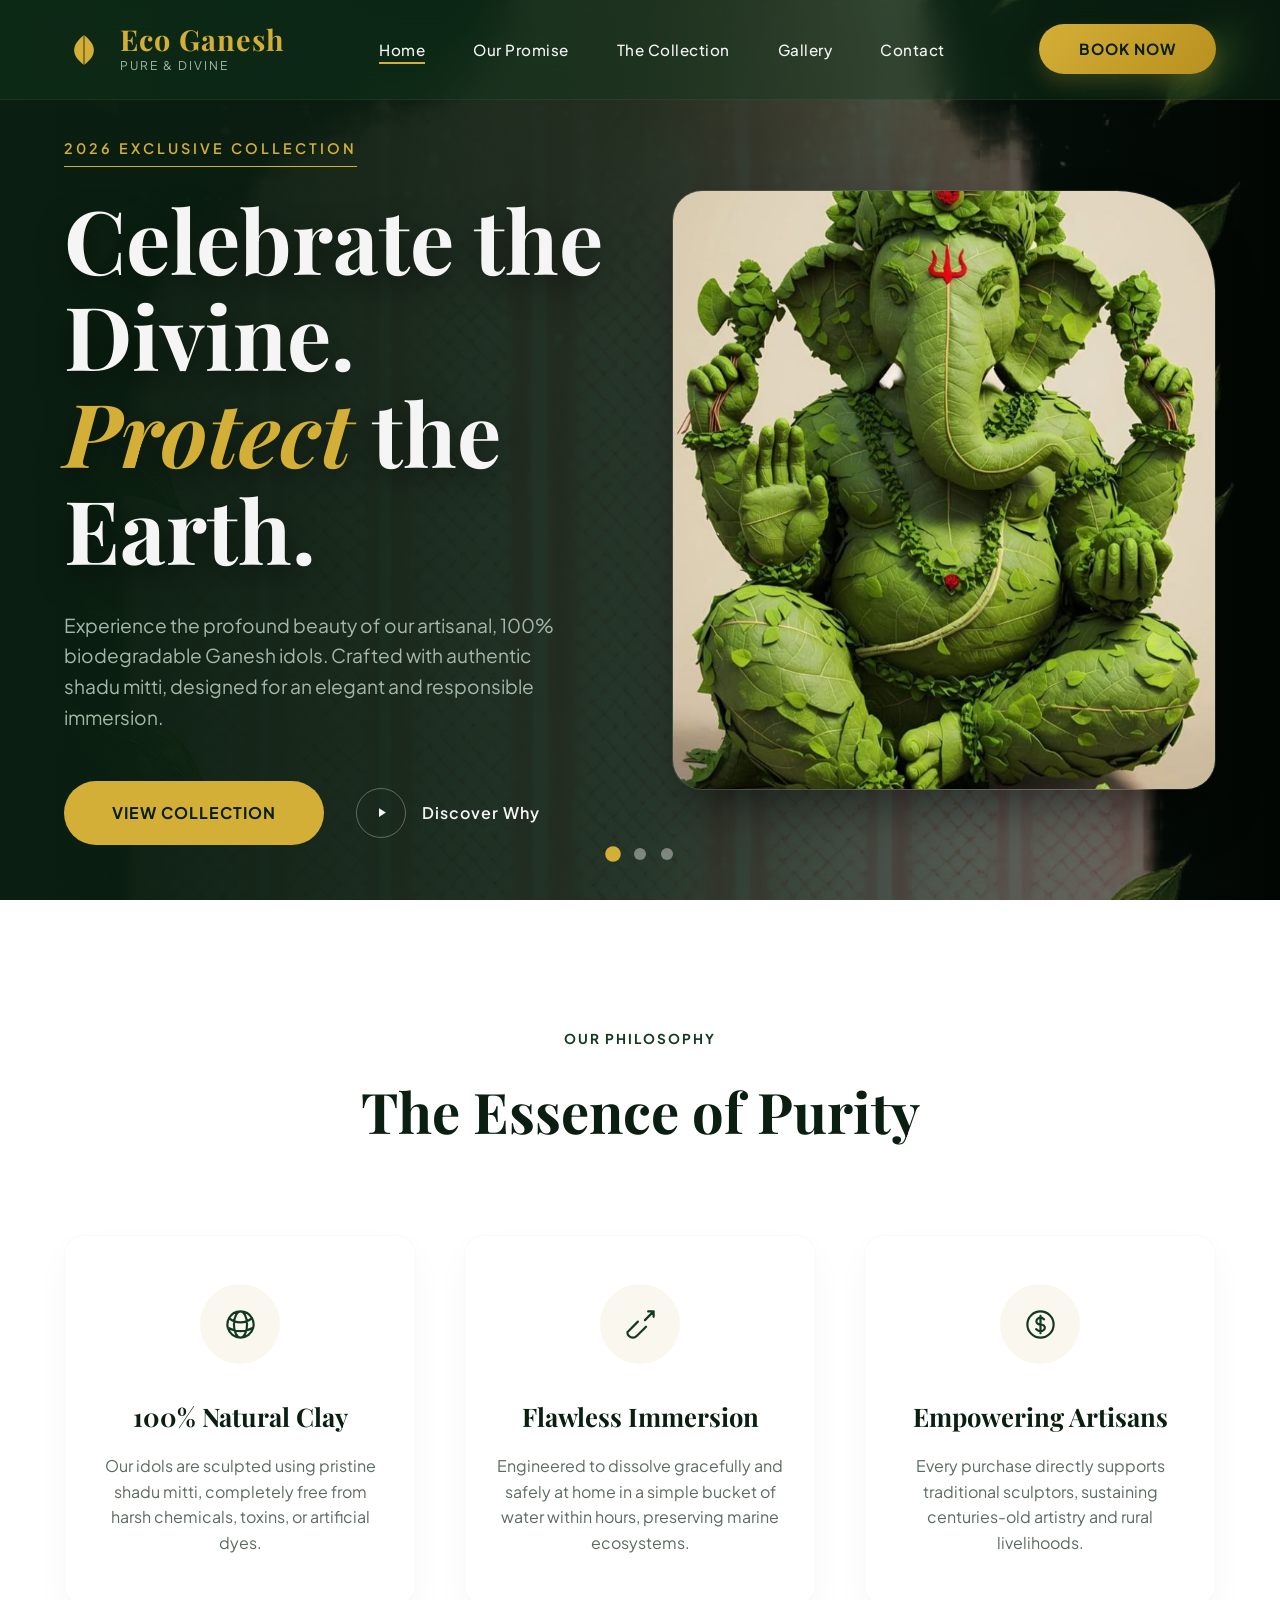
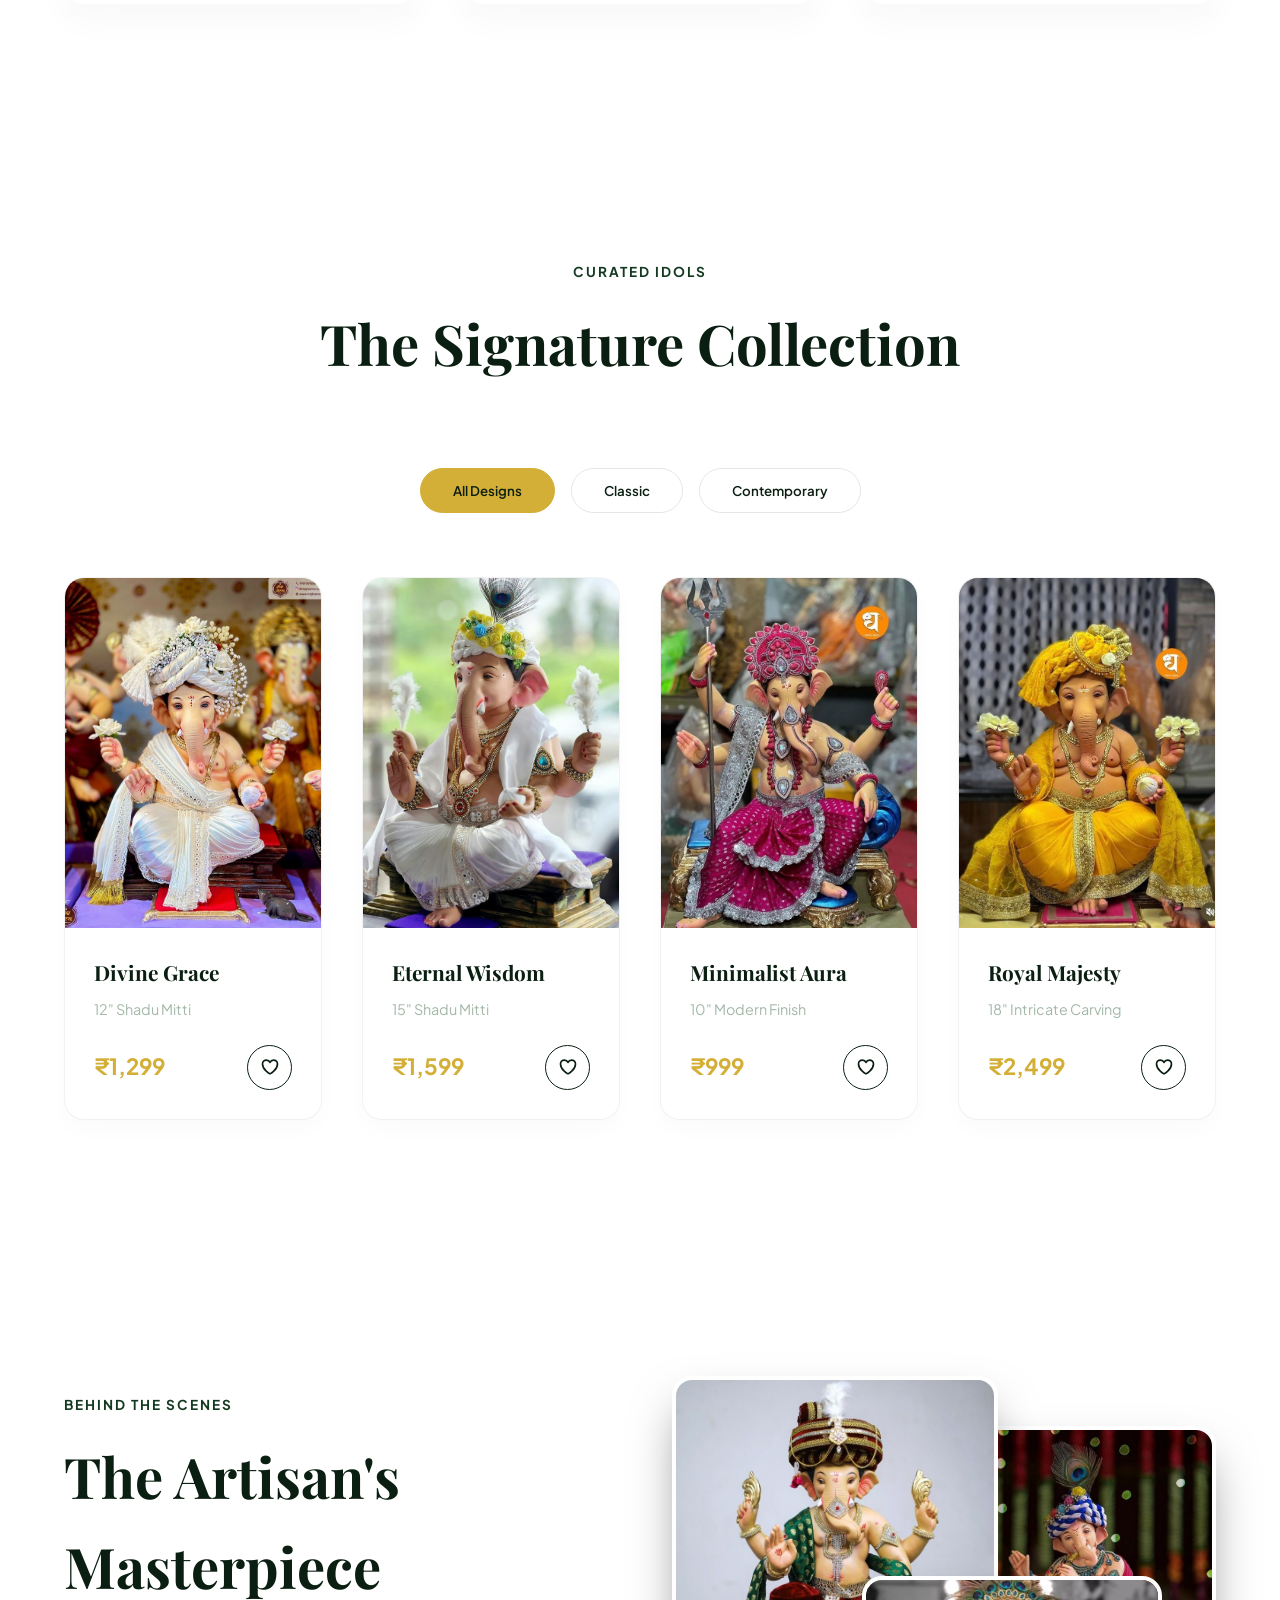
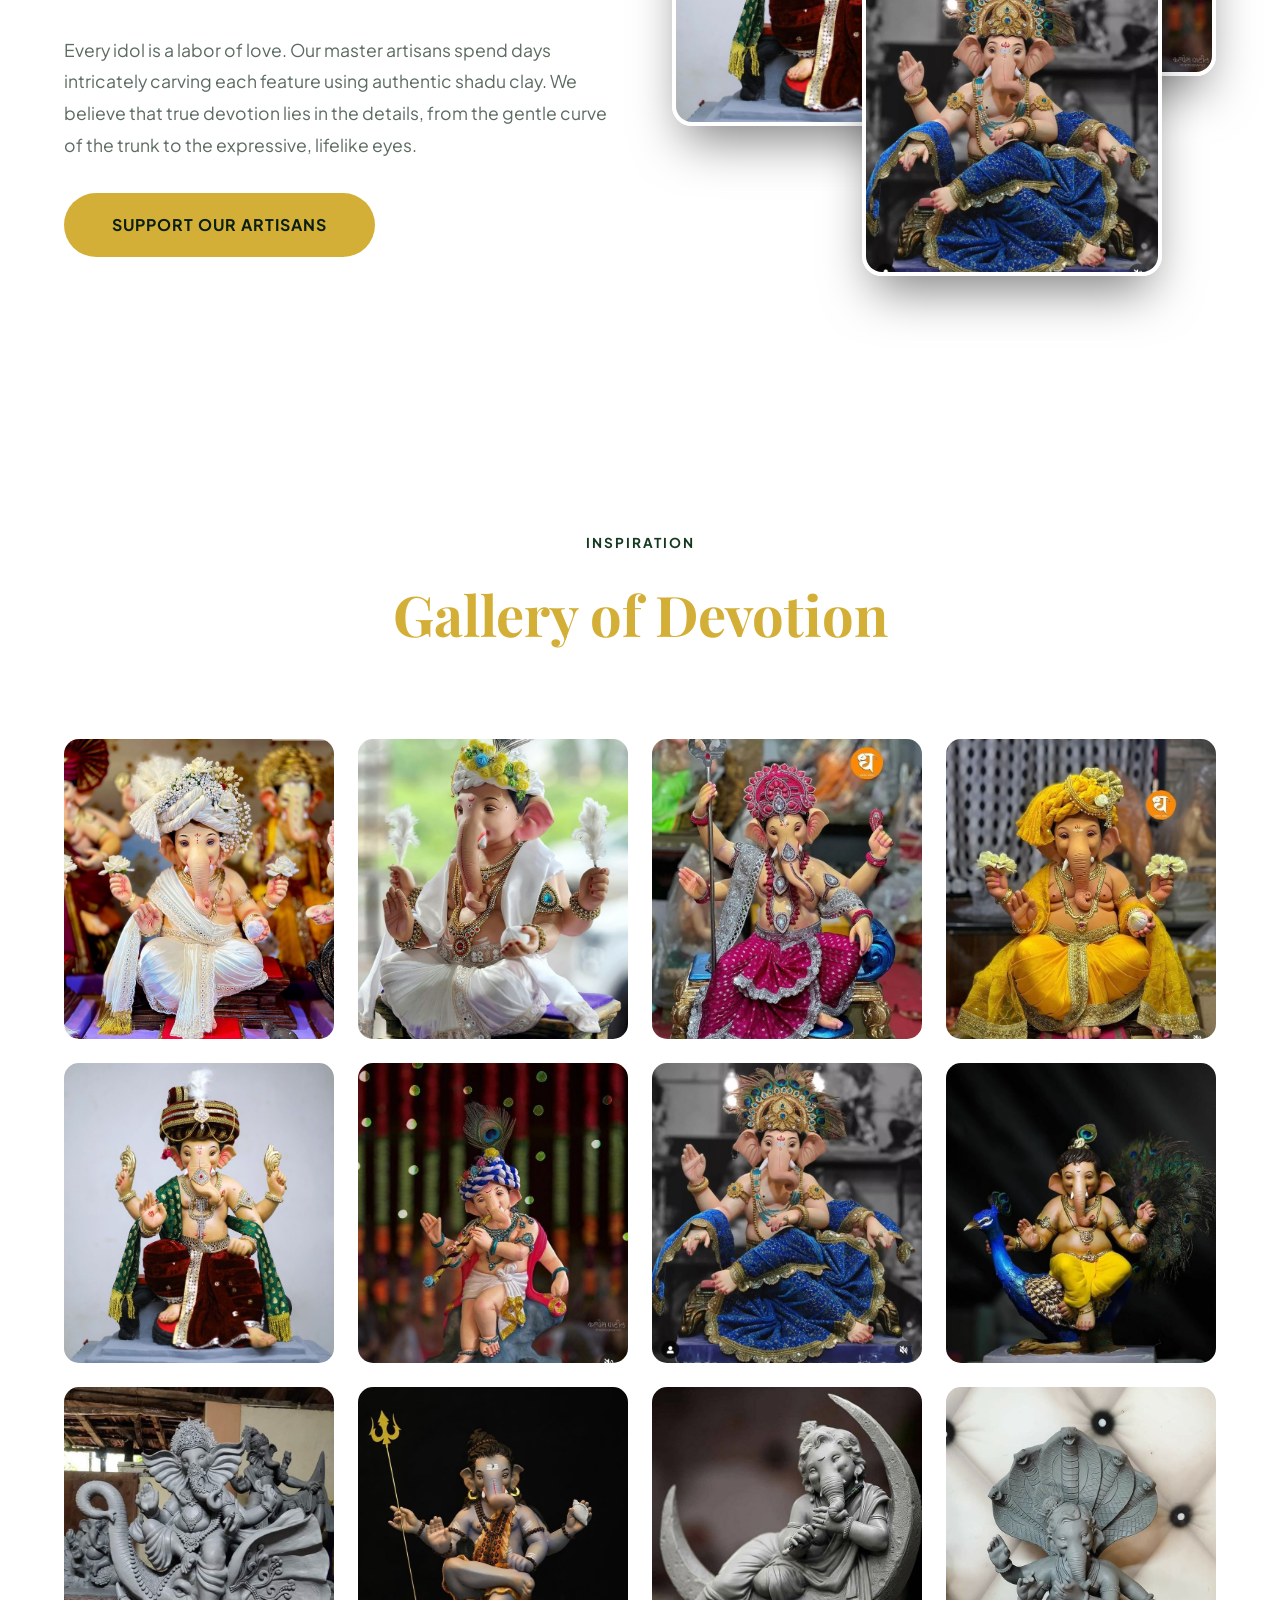
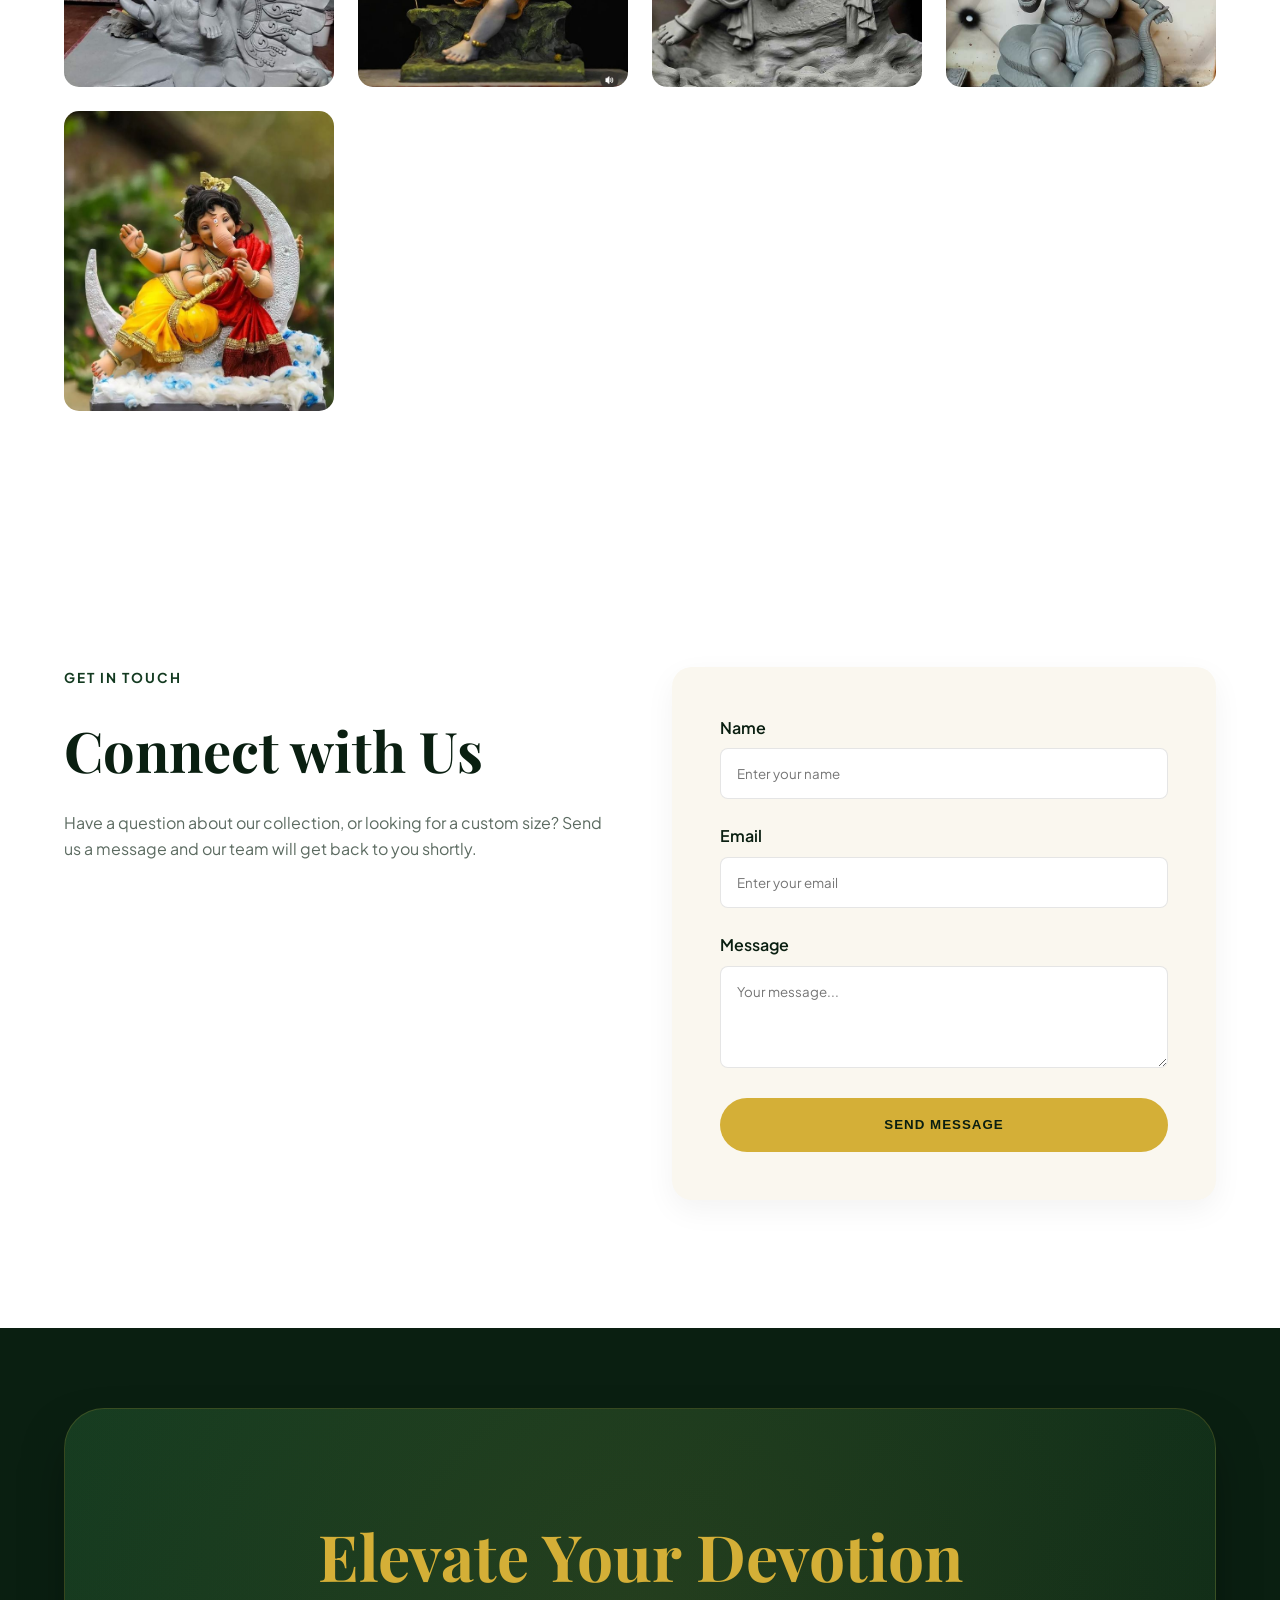
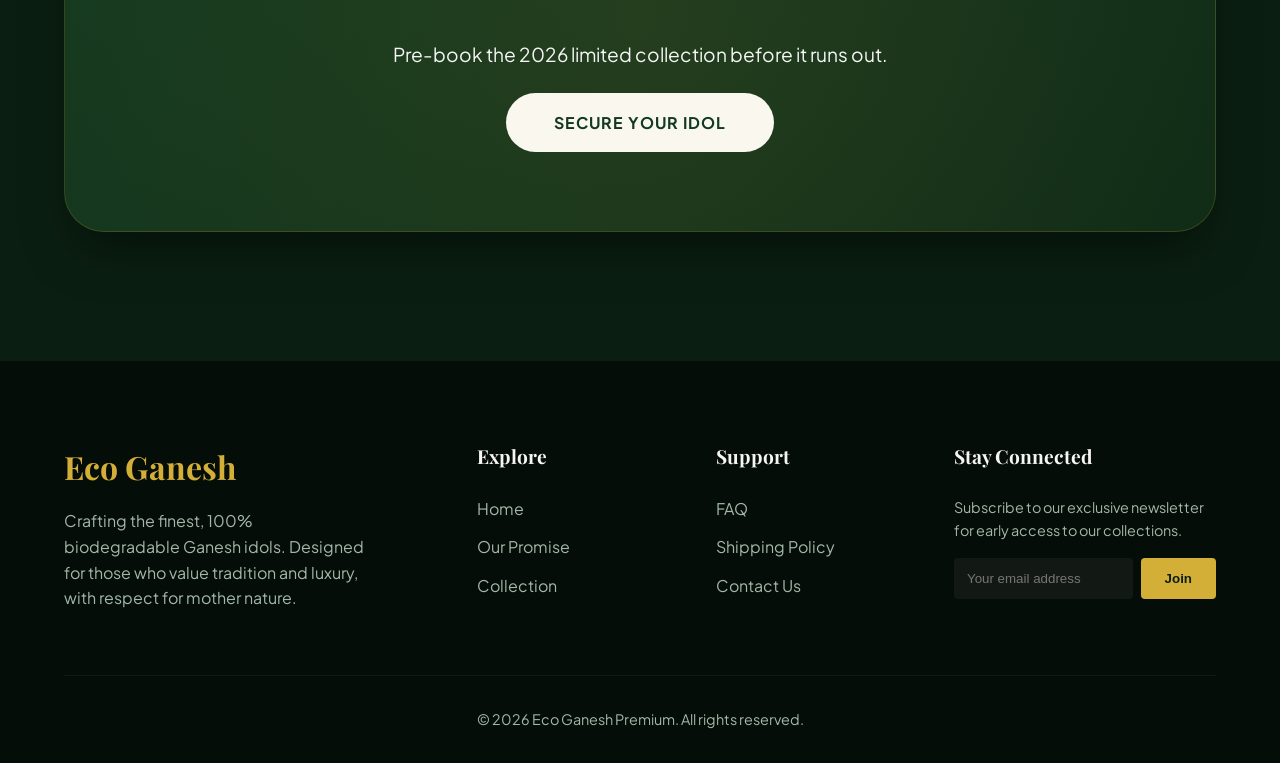
==== index.html @ 1676d75f "Premium eco-friendly Ganesh website redesign with slider, gallery lightbox, contact form, and color " ====
<!DOCTYPE html>
<html lang="en">
<head>
  <meta charset="UTF-8">
  <meta name="viewport" content="width=device-width, initial-scale=1.0">
  <title>Eco Ganesh | Premium Eco-Friendly Idols</title>
  <meta name="description" content="Discover premium, 100% eco-friendly Ganesh idols crafted with devotion. Protect nature, celebrate responsibly.">

  <!-- Google Fonts -->
  <link rel="preconnect" href="https://fonts.googleapis.com">
  <link rel="preconnect" href="https://fonts.gstatic.com" crossorigin>
  <link href="https://fonts.googleapis.com/css2?family=Playfair+Display:ital,wght@0,500;0,700;1,500&family=Plus+Jakarta+Sans:wght@400;500;600;700&display=swap" rel="stylesheet">
  
  <!-- External CSS -->
  <link rel="stylesheet" href="style.css">
</head>
<body>

  <!-- ==========================================
       NAVBAR
       ========================================== -->
  <header>
    <div class="container navbar">
      <a href="#" class="logo-container">
        <!-- Minimalist Gold Leaf SVG -->
        <svg width="40" height="40" viewBox="0 0 100 100" fill="none" xmlns="http://www.w3.org/2000/svg">
          <path d="M50 15C75 35 90 60 50 90C10 60 25 35 50 15Z" fill="#d4af37" />
          <path d="M50 15L50 90" stroke="#0a1f11" stroke-width="2" />
        </svg>
        <div class="logo-text">
          <h2>Eco Ganesh</h2>
          <p>Pure & Divine</p>
        </div>
      </a>

      <ul class="nav-menu">
        <li><a href="#home" class="nav-link active">Home</a></li>
        <li><a href="#features" class="nav-link">Our Promise</a></li>
        <li><a href="#shop" class="nav-link">The Collection</a></li>
        <li><a href="#gallery" class="nav-link">Gallery</a></li>
        <li><a href="#contact" class="nav-link">Contact</a></li>
      </ul>

      <a href="#shop" class="btn-book">Book Now</a>
    </div>
  </header>

  <main>
    <!-- ==========================================
         HERO SECTION
         ========================================== -->
    <section class="hero" id="home">
      <!-- Background elements Slider -->
      <div class="hero-slider-wrapper">
        <div class="hero-slide active">
          <img src="leafs.jpeg" alt="Premium leaves background">
        </div>
        <div class="hero-slide">
          <img src="WhatsApp Image 2026-05-27 at 11.43.34 AM.jpeg" alt="Eco Ganesh slide 2">
        </div>
        <div class="hero-slide">
          <img src="hero section.jfif" alt="Eco Ganesh slide 3">
        </div>
      </div>
      <div class="hero-gradient"></div>
      
      <div class="hero-controls">
        <div class="hero-dot active" data-slide="0"></div>
        <div class="hero-dot" data-slide="1"></div>
        <div class="hero-dot" data-slide="2"></div>
      </div>

      <div class="container hero-grid">
        <div class="hero-content">
          <span class="hero-tag">2026 Exclusive Collection</span>
          <h1 class="hero-title">
            Celebrate the Divine.<br>
            <span>Protect</span> the Earth.
          </h1>
          <p class="hero-desc">Experience the profound beauty of our artisanal, 100% biodegradable Ganesh idols. Crafted with authentic shadu mitti, designed for an elegant and responsible immersion.</p>
          
          <div class="hero-actions">
            <a href="#shop" class="btn-primary">View Collection</a>
            <a href="#features" class="btn-secondary">
              <div class="play-icon">
                <svg width="15" height="15" viewBox="0 0 24 24" fill="currentColor">
                  <path d="M8 5v14l11-7z"/>
                </svg>
              </div>
              Discover Why
            </a>
          </div>
        </div>

        <div class="hero-img-panel">
          <div class="hero-img-container">
            <!-- Using the local hero section image -->
            <img src="hero section.jfif" alt="Premium Eco Ganesh Idol">
          </div>
        </div>
      </div>
    </section>

    <!-- ==========================================
         FEATURES SECTION
         ========================================== -->
    <section class="features" id="features">
      <div class="container">
        <div class="section-header">
          <span class="section-tag">Our Philosophy</span>
          <h2 class="section-title">The Essence of Purity</h2>
        </div>

        <div class="features-grid">
          <div class="feature-card">
            <div class="feature-icon">
              <svg fill="none" stroke="currentColor" stroke-width="1.5" viewBox="0 0 24 24">
                <path stroke-linecap="round" stroke-linejoin="round" d="M12 21a9.004 9.004 0 008.716-6.747M12 21a9.004 9.004 0 01-8.716-6.747M12 21c2.485 0 4.5-4.03 4.5-9S14.485 3 12 3m0 18c-2.485 0-4.5-4.03-4.5-9S9.515 3 12 3m0 0a8.997 8.997 0 017.843 4.582M12 3a8.997 8.997 0 00-7.843 4.582m15.686 0A11.953 11.953 0 0112 10.5c-2.998 0-5.74-1.1-7.843-2.918m15.686 0A8.959 8.959 0 0121 12c0 .778-.099 1.533-.284 2.253m0 0A17.919 17.919 0 0112 16.5c-3.162 0-6.133-.815-8.716-2.247m0 0A9.015 9.015 0 013 12c0-1.605.42-3.113 1.157-4.418"></path>
              </svg>
            </div>
            <h3>100% Natural Clay</h3>
            <p>Our idols are sculpted using pristine shadu mitti, completely free from harsh chemicals, toxins, or artificial dyes.</p>
          </div>

          <div class="feature-card">
            <div class="feature-icon">
              <svg fill="none" stroke="currentColor" stroke-width="1.5" viewBox="0 0 24 24">
                <path stroke-linecap="round" stroke-linejoin="round" d="M4.098 19.902a3.75 3.75 0 005.304 0l6.401-6.402M6.75 21A3.75 3.75 0 013 17.25l7.22-7.22M17.25 3h3.75v3.75M21 3l-6 6"></path>
              </svg>
            </div>
            <h3>Flawless Immersion</h3>
            <p>Engineered to dissolve gracefully and safely at home in a simple bucket of water within hours, preserving marine ecosystems.</p>
          </div>

          <div class="feature-card">
            <div class="feature-icon">
              <svg fill="none" stroke="currentColor" stroke-width="1.5" viewBox="0 0 24 24">
                <path stroke-linecap="round" stroke-linejoin="round" d="M12 6v12m-3-2.818l.879.659c1.171.879 3.07.879 4.242 0 1.172-.879 1.172-2.303 0-3.182C13.536 12.219 12.768 12 12 12c-.725 0-1.45-.22-2.003-.659-1.106-.879-1.106-2.303 0-3.182s2.9-.879 4.006 0l.415.33M21 12a9 9 0 11-18 0 9 9 0 0118 0z"></path>
              </svg>
            </div>
            <h3>Empowering Artisans</h3>
            <p>Every purchase directly supports traditional sculptors, sustaining centuries-old artistry and rural livelihoods.</p>
          </div>
        </div>
      </div>
    </section>

    <!-- ==========================================
         SHOP / PRODUCTS
         ========================================== -->
    <section class="products" id="shop">
      <div class="container">
        <div class="section-header">
          <span class="section-tag">Curated Idols</span>
          <h2 class="section-title">The Signature Collection</h2>
        </div>

        <div class="filter-tabs">
          <button class="filter-tab active" data-filter="all">All Designs</button>
          <button class="filter-tab" data-filter="traditional">Classic</button>
          <button class="filter-tab" data-filter="modern">Contemporary</button>
        </div>

        <div class="product-grid">
          <!-- Product 1 -->
          <div class="product-card" data-category="traditional">
            <div class="product-img">
              <img src="WhatsApp Image 2026-05-27 at 11.43.33 AM.jpeg" alt="Divine Grace Idol">
            </div>
            <div class="product-info">
              <h4>Divine Grace</h4>
              <p style="color: var(--text-muted-light); font-size: 0.9rem;">12" Shadu Mitti</p>
              <div class="product-meta">
                <span class="price">₹1,299</span>
                <button class="btn-add" title="Add to Favorites">
                  <svg width="20" height="20" fill="none" stroke="currentColor" stroke-width="2" viewBox="0 0 24 24">
                    <path stroke-linecap="round" stroke-linejoin="round" d="M21 8.25c0-2.485-2.099-4.5-4.688-4.5-1.935 0-3.597 1.126-4.312 2.733-.715-1.607-2.377-2.733-4.313-2.733C5.1 3.75 3 5.765 3 8.25c0 7.22 9 12 9 12s9-4.78 9-12z"></path>
                  </svg>
                </button>
              </div>
            </div>
          </div>

          <!-- Product 2 -->
          <div class="product-card" data-category="traditional">
            <div class="product-img">
              <img src="WhatsApp Image 2026-05-27 at 11.43.34 AM (1).jpeg" alt="Eternal Wisdom Idol">
            </div>
            <div class="product-info">
              <h4>Eternal Wisdom</h4>
              <p style="color: var(--text-muted-light); font-size: 0.9rem;">15" Shadu Mitti</p>
              <div class="product-meta">
                <span class="price">₹1,599</span>
                <button class="btn-add" title="Add to Favorites">
                  <svg width="20" height="20" fill="none" stroke="currentColor" stroke-width="2" viewBox="0 0 24 24">
                    <path stroke-linecap="round" stroke-linejoin="round" d="M21 8.25c0-2.485-2.099-4.5-4.688-4.5-1.935 0-3.597 1.126-4.312 2.733-.715-1.607-2.377-2.733-4.313-2.733C5.1 3.75 3 5.765 3 8.25c0 7.22 9 12 9 12s9-4.78 9-12z"></path>
                  </svg>
                </button>
              </div>
            </div>
          </div>

          <!-- Product 3 -->
          <div class="product-card" data-category="modern">
            <div class="product-img">
              <img src="WhatsApp Image 2026-05-27 at 11.43.34 AM (2).jpeg" alt="Minimalist Bappa">
            </div>
            <div class="product-info">
              <h4>Minimalist Aura</h4>
              <p style="color: var(--text-muted-light); font-size: 0.9rem;">10" Modern Finish</p>
              <div class="product-meta">
                <span class="price">₹999</span>
                <button class="btn-add" title="Add to Favorites">
                  <svg width="20" height="20" fill="none" stroke="currentColor" stroke-width="2" viewBox="0 0 24 24">
                    <path stroke-linecap="round" stroke-linejoin="round" d="M21 8.25c0-2.485-2.099-4.5-4.688-4.5-1.935 0-3.597 1.126-4.312 2.733-.715-1.607-2.377-2.733-4.313-2.733C5.1 3.75 3 5.765 3 8.25c0 7.22 9 12 9 12s9-4.78 9-12z"></path>
                  </svg>
                </button>
              </div>
            </div>
          </div>

          <!-- Product 4 -->
          <div class="product-card" data-category="traditional">
            <div class="product-img">
              <img src="WhatsApp Image 2026-05-27 at 11.43.34 AM.jpeg" alt="Grandeur Idol">
            </div>
            <div class="product-info">
              <h4>Royal Majesty</h4>
              <p style="color: var(--text-muted-light); font-size: 0.9rem;">18" Intricate Carving</p>
              <div class="product-meta">
                <span class="price">₹2,499</span>
                <button class="btn-add" title="Add to Favorites">
                  <svg width="20" height="20" fill="none" stroke="currentColor" stroke-width="2" viewBox="0 0 24 24">
                    <path stroke-linecap="round" stroke-linejoin="round" d="M21 8.25c0-2.485-2.099-4.5-4.688-4.5-1.935 0-3.597 1.126-4.312 2.733-.715-1.607-2.377-2.733-4.313-2.733C5.1 3.75 3 5.765 3 8.25c0 7.22 9 12 9 12s9-4.78 9-12z"></path>
                  </svg>
                </button>
              </div>
            </div>
          </div>
        </div>
      </div>
    </section>

    <!-- ==========================================
         ARTISAN SECTION
         ========================================== -->
    <section class="artisan" id="artisan">
      <div class="container artisan-grid">
        <div class="artisan-content reveal-element">
          <span class="section-tag">Behind The Scenes</span>
          <h2 class="section-title">The Artisan's Masterpiece</h2>
          <p>Every idol is a labor of love. Our master artisans spend days intricately carving each feature using authentic shadu clay. We believe that true devotion lies in the details, from the gentle curve of the trunk to the expressive, lifelike eyes.</p>
          <a href="#shop" class="btn-primary" style="margin-top: 2rem; display: inline-block;">Support Our Artisans</a>
        </div>
        <div class="artisan-images">
          <div class="art-img art-img-1 reveal-element">
            <img src="WhatsApp Image 2026-05-27 at 11.43.35 AM (1).jpeg" alt="Artisan detail 1">
          </div>
          <div class="art-img art-img-2 reveal-element">
            <img src="WhatsApp Image 2026-05-27 at 11.43.35 AM (2).jpeg" alt="Artisan detail 2">
          </div>
          <div class="art-img art-img-3 reveal-element">
            <img src="WhatsApp Image 2026-05-27 at 11.43.35 AM.jpeg" alt="Artisan detail 3">
          </div>
        </div>
      </div>
    </section>

    <!-- ==========================================
         GALLERY SECTION
         ========================================== -->
    <section class="gallery" id="gallery">
      <div class="container">
        <div class="section-header">
          <span class="section-tag">Inspiration</span>
          <h2 class="section-title" style="color: var(--accent-gold);">Gallery of Devotion</h2>
        </div>
        
        <div class="gallery-grid">
          <div class="gal-img reveal-element">
            <img src="WhatsApp Image 2026-05-27 at 11.43.33 AM.jpeg" alt="Gallery Image 1" class="gallery-item">
          </div>
          <div class="gal-img reveal-element">
            <img src="WhatsApp Image 2026-05-27 at 11.43.34 AM (1).jpeg" alt="Gallery Image 2" class="gallery-item">
          </div>
          <div class="gal-img reveal-element">
            <img src="WhatsApp Image 2026-05-27 at 11.43.34 AM (2).jpeg" alt="Gallery Image 3" class="gallery-item">
          </div>
          <div class="gal-img reveal-element">
            <img src="WhatsApp Image 2026-05-27 at 11.43.34 AM.jpeg" alt="Gallery Image 4" class="gallery-item">
          </div>
          <div class="gal-img reveal-element">
            <img src="WhatsApp Image 2026-05-27 at 11.43.35 AM (1).jpeg" alt="Gallery Image 5" class="gallery-item">
          </div>
          <div class="gal-img reveal-element">
            <img src="WhatsApp Image 2026-05-27 at 11.43.35 AM (2).jpeg" alt="Gallery Image 6" class="gallery-item">
          </div>
          <div class="gal-img reveal-element">
            <img src="WhatsApp Image 2026-05-27 at 11.43.35 AM.jpeg" alt="Gallery Image 7" class="gallery-item">
          </div>
          <div class="gal-img reveal-element">
            <img src="WhatsApp Image 2026-05-27 at 11.43.36 AM (1).jpeg" alt="Gallery Image 8" class="gallery-item">
          </div>
          <div class="gal-img reveal-element">
            <img src="WhatsApp Image 2026-05-27 at 11.43.36 AM (2).jpeg" alt="Gallery Image 9" class="gallery-item">
          </div>
          <div class="gal-img reveal-element">
            <img src="WhatsApp Image 2026-05-27 at 11.43.36 AM.jpeg" alt="Gallery Image 10" class="gallery-item">
          </div>
          <div class="gal-img reveal-element">
            <img src="WhatsApp Image 2026-05-27 at 11.43.37 AM (1).jpeg" alt="Gallery Image 11" class="gallery-item">
          </div>
          <div class="gal-img reveal-element">
            <img src="WhatsApp Image 2026-05-27 at 11.43.37 AM (2).jpeg" alt="Gallery Image 12" class="gallery-item">
          </div>
          <div class="gal-img reveal-element">
            <img src="WhatsApp Image 2026-05-27 at 11.43.37 AM.jpeg" alt="Gallery Image 13" class="gallery-item">
          </div>
        </div>
      </div>
    </section>

    <!-- ==========================================
         CONTACT SECTION
         ========================================== -->
    <section class="contact" id="contact">
      <div class="container contact-grid">
        <div class="contact-info reveal-element">
          <span class="section-tag">Get in Touch</span>
          <h2 class="section-title">Connect with Us</h2>
          <p style="margin-top: 1rem; color: var(--text-muted-dark);">Have a question about our collection, or looking for a custom size? Send us a message and our team will get back to you shortly.</p>
        </div>
        <div class="contact-form reveal-element">
          <form>
            <div class="form-group">
              <label for="name">Name</label>
              <input type="text" id="name" placeholder="Enter your name" required>
            </div>
            <div class="form-group">
              <label for="email">Email</label>
              <input type="email" id="email" placeholder="Enter your email" required>
            </div>
            <div class="form-group">
              <label for="message">Message</label>
              <textarea id="message" rows="4" placeholder="Your message..." required></textarea>
            </div>
            <button type="submit" class="btn-primary" style="width: 100%; border: none; cursor: pointer;">Send Message</button>
          </form>
        </div>
      </div>
    </section>

    <!-- ==========================================
         CTA SECTION
         ========================================== -->
    <section class="cta">
      <div class="container">
        <div class="cta-box">
          <div class="cta-content">
            <h2 class="cta-title" style="color: var(--accent-gold);">Elevate Your Devotion</h2>
            <p style="color: var(--text-light); font-size: 1.2rem; margin-bottom: 2.5rem;">Pre-book the 2026 limited collection before it runs out.</p>
            <a href="#shop" class="btn-primary" style="background-color: var(--bg-cream); color: var(--primary-emerald);">Secure Your Idol</a>
          </div>
        </div>
      </div>
    </section>
  </main>

  <!-- ==========================================
       FOOTER
       ========================================== -->
  <footer>
    <div class="container">
      <div class="footer-grid">
        <div class="footer-logo">
          <h2>Eco Ganesh</h2>
          <p class="footer-desc">Crafting the finest, 100% biodegradable Ganesh idols. Designed for those who value tradition and luxury, with respect for mother nature.</p>
        </div>
        
        <div class="footer-col">
          <h4>Explore</h4>
          <ul class="footer-links">
            <li><a href="#home">Home</a></li>
            <li><a href="#features">Our Promise</a></li>
            <li><a href="#shop">Collection</a></li>
          </ul>
        </div>
        
        <div class="footer-col">
          <h4>Support</h4>
          <ul class="footer-links">
            <li><a href="#">FAQ</a></li>
            <li><a href="#">Shipping Policy</a></li>
            <li><a href="#">Contact Us</a></li>
          </ul>
        </div>

        <div class="footer-col">
          <h4>Stay Connected</h4>
          <p style="color: var(--text-muted-light); margin-bottom: 1rem; font-size: 0.9rem;">Subscribe to our exclusive newsletter for early access to our collections.</p>
          <div style="display:flex; gap: 0.5rem;">
            <input type="email" placeholder="Your email address" style="padding: 0.8rem; border-radius: 4px; border: none; outline: none; width: 100%; background: rgba(255,255,255,0.05); color: white;">
            <button style="padding: 0.8rem 1.5rem; background: var(--accent-gold); color: var(--primary-deep); border: none; border-radius: 4px; cursor: pointer; font-weight: bold;">Join</button>
          </div>
        </div>
      </div>
      
      <div class="footer-bottom">
        <p>&copy; 2026 Eco Ganesh Premium. All rights reserved.</p>
      </div>
    </div>
  </footer>

  <!-- LIGHTBOX HTML -->
  <div class="lightbox" id="lightbox">
    <span class="lightbox-close" id="lightbox-close">&times;</span>
    <span class="lightbox-prev" id="lightbox-prev">&#10094;</span>
    <img src="" alt="Gallery Full Size" class="lightbox-content" id="lightbox-img">
    <span class="lightbox-next" id="lightbox-next">&#10095;</span>
  </div>

  <!-- External JS -->
  <script src="script.js"></script>
</body>
</html>
---- style.css ----
/* ==========================================
   DESIGN SYSTEM & VARIABLES - PREMIUM ECO
   ========================================== */
:root {
  /* Premium Palette */
  --primary-deep: #0a1f11;       /* Very dark emerald */
  --primary-emerald: #133a20;    /* Rich emerald */
  --primary-light: #2e5c3e;      /* Soft leaf green */
  
  --accent-gold: #d4af37;        /* Metallic gold */
  --accent-gold-light: #f3e5ab;  /* Soft gold/champagne */
  --accent-terracotta: #c25e36;  /* Earthy clay */
  
  --bg-dark: #07150c;            /* Near black green for dark sections */
  --bg-cream: #faf7ef;           /* Premium cream for light sections */
  --bg-glass: rgba(19, 58, 32, 0.4);
  --bg-glass-light: rgba(250, 247, 239, 0.85);

  --text-light: #f5f5f5;
  --text-muted-light: #a3b8a8;
  --text-dark: #1a261e;
  --text-muted-dark: #5c6b61;
  
  /* Typography */
  --font-serif: 'Playfair Display', serif;
  --font-sans: 'Plus Jakarta Sans', sans-serif;
  
  /* Effects */
  --shadow-premium: 0 25px 50px -12px rgba(0, 0, 0, 0.5);
  --shadow-glass: 0 8px 32px 0 rgba(0, 0, 0, 0.37);
  --transition-smooth: all 0.5s cubic-bezier(0.25, 1, 0.5, 1);
}

/* Reset & Base Styles */
*, *::before, *::after {
  margin: 0;
  padding: 0;
  box-sizing: border-box;
}

html {
  scroll-behavior: smooth;
}

body {
  font-family: var(--font-sans);
  background-color: var(--primary-deep);
  color: var(--text-light);
  overflow-x: hidden;
  line-height: 1.6;
}

/* Container */
.container {
  width: 90%;
  max-width: 1400px;
  margin: 0 auto;
}

/* ==========================================
   NAVBAR (GLASSMORPHISM)
   ========================================== */
header {
  position: fixed;
  top: 0;
  width: 100%;
  z-index: 100;
  background: var(--bg-glass);
  backdrop-filter: blur(16px);
  -webkit-backdrop-filter: blur(16px);
  border-bottom: 1px solid rgba(255, 255, 255, 0.05);
  transition: var(--transition-smooth);
}

header.scrolled {
  background: rgba(10, 31, 17, 0.9);
  padding: 0.5rem 0;
  box-shadow: var(--shadow-premium);
}

.navbar {
  display: flex;
  align-items: center;
  justify-content: space-between;
  padding: 1.5rem 0;
  transition: var(--transition-smooth);
}

.logo-container {
  display: flex;
  align-items: center;
  gap: 1rem;
  text-decoration: none;
  color: var(--text-light);
}

.logo-text h2 {
  font-family: var(--font-serif);
  font-size: 1.8rem;
  font-weight: 700;
  color: var(--accent-gold);
  line-height: 1.1;
  letter-spacing: 1px;
}

.logo-text p {
  font-size: 0.75rem;
  color: var(--text-muted-light);
  letter-spacing: 2px;
  text-transform: uppercase;
}

.nav-menu {
  display: flex;
  align-items: center;
  gap: 3rem;
  list-style: none;
}

.nav-link {
  text-decoration: none;
  color: var(--text-light);
  font-size: 0.95rem;
  font-weight: 500;
  letter-spacing: 0.5px;
  position: relative;
  transition: var(--transition-smooth);
}

.nav-link::after {
  content: '';
  position: absolute;
  bottom: -5px;
  left: 0;
  width: 0;
  height: 2px;
  background-color: var(--accent-gold);
  transition: var(--transition-smooth);
}

.nav-link:hover::after, .nav-link.active::after {
  width: 100%;
}

.nav-link:hover {
  color: var(--accent-gold);
}

.btn-book {
  background: linear-gradient(135deg, var(--accent-gold) 0%, #b8901e 100%);
  color: var(--primary-deep);
  text-decoration: none;
  padding: 0.8rem 2.5rem;
  border-radius: 50px;
  font-size: 0.95rem;
  font-weight: 700;
  text-transform: uppercase;
  letter-spacing: 1px;
  transition: var(--transition-smooth);
  border: none;
  cursor: pointer;
  box-shadow: 0 10px 20px rgba(212, 175, 55, 0.2);
}

.btn-book:hover {
  transform: translateY(-3px);
  box-shadow: 0 15px 25px rgba(212, 175, 55, 0.4);
}

/* ==========================================
   HERO SECTION
   ========================================== */
.hero {
  position: relative;
  min-height: 100vh;
  display: flex;
  align-items: center;
  padding-top: 80px;
  overflow: hidden;
}

.hero-bg {
  position: absolute;
  top: 0;
  left: 0;
  width: 100%;
  height: 100%;
  z-index: -2;
}

.hero-bg img {
  width: 100%;
  height: 100%;
  object-fit: cover;
  opacity: 0.4;
  filter: brightness(0.7);
}

.hero-gradient {
  position: absolute;
  top: 0;
  left: 0;
  width: 100%;
  height: 100%;
  background: linear-gradient(90deg, var(--primary-deep) 0%, rgba(10, 31, 17, 0.8) 50%, rgba(10, 31, 17, 0.2) 100%);
  z-index: -1;
}

.hero-grid {
  display: grid;
  grid-template-columns: 1fr 1fr;
  gap: 4rem;
  align-items: center;
  z-index: 5;
}

.hero-content {
  opacity: 0;
  transform: translateY(30px);
  animation: fadeUp 1s forwards 0.5s;
}

.hero-tag {
  color: var(--accent-gold);
  font-size: 0.9rem;
  font-weight: 600;
  letter-spacing: 3px;
  text-transform: uppercase;
  margin-bottom: 1.5rem;
  display: inline-block;
  border-bottom: 1px solid var(--accent-gold);
  padding-bottom: 5px;
}

.hero-title {
  font-family: var(--font-serif);
  font-size: 5.5rem;
  line-height: 1.1;
  color: var(--text-light);
  margin-bottom: 2rem;
  text-shadow: 0 10px 30px rgba(0,0,0,0.5);
}

.hero-title span {
  color: var(--accent-gold);
  font-style: italic;
}

.hero-desc {
  font-size: 1.2rem;
  color: var(--text-muted-light);
  margin-bottom: 3rem;
  max-width: 500px;
}

.hero-actions {
  display: flex;
  gap: 2rem;
}

.btn-primary {
  background: var(--accent-gold);
  color: var(--primary-deep);
  padding: 1.2rem 3rem;
  border-radius: 50px;
  text-decoration: none;
  font-weight: 700;
  letter-spacing: 1px;
  text-transform: uppercase;
  transition: var(--transition-smooth);
}

.btn-primary:hover {
  background: var(--text-light);
  transform: translateY(-5px);
}

.btn-secondary {
  display: flex;
  align-items: center;
  gap: 1rem;
  color: var(--text-light);
  text-decoration: none;
  font-weight: 600;
  letter-spacing: 1px;
  transition: var(--transition-smooth);
}

.play-icon {
  width: 50px;
  height: 50px;
  border-radius: 50%;
  border: 1px solid rgba(255,255,255,0.3);
  display: flex;
  align-items: center;
  justify-content: center;
  backdrop-filter: blur(5px);
  transition: var(--transition-smooth);
}

.btn-secondary:hover .play-icon {
  background: var(--accent-gold);
  border-color: var(--accent-gold);
  color: var(--primary-deep);
}

.hero-img-panel {
  position: relative;
  opacity: 0;
  transform: translateX(50px);
  animation: slideLeft 1s forwards 0.8s;
}

.hero-img-container {
  width: 100%;
  height: 600px;
  border-radius: 30px 100px 30px 30px;
  overflow: hidden;
  position: relative;
  box-shadow: var(--shadow-premium);
  border: 1px solid rgba(255,255,255,0.1);
}

.hero-img-container img {
  width: 100%;
  height: 100%;
  object-fit: cover;
}

/* ==========================================
   FEATURES / WHY CHOOSE (WHITE BG)
   ========================================== */
.features {
  background-color: #ffffff;
  color: var(--text-dark);
  padding: 8rem 0;
  position: relative;
}

.section-header {
  text-align: center;
  margin-bottom: 5rem;
}

.section-tag {
  color: var(--primary-emerald);
  font-weight: 700;
  letter-spacing: 2px;
  text-transform: uppercase;
  font-size: 0.85rem;
  margin-bottom: 1rem;
  display: block;
}

.section-title {
  font-family: var(--font-serif);
  font-size: 3.5rem;
  color: var(--primary-deep);
}

.features-grid {
  display: grid;
  grid-template-columns: repeat(3, 1fr);
  gap: 3rem;
}

.feature-card {
  background: #ffffff;
  border-radius: 20px;
  padding: 3rem 2rem;
  text-align: center;
  box-shadow: 0 15px 35px rgba(0,0,0,0.03);
  transition: var(--transition-smooth);
  border: 1px solid rgba(0,0,0,0.02);
  opacity: 0; /* For scroll animation */
  transform: translateY(40px);
}

.feature-card.reveal {
  opacity: 1;
  transform: translateY(0);
}

.feature-card:hover {
  transform: translateY(-15px);
  box-shadow: 0 25px 50px rgba(0,0,0,0.08);
}

.feature-icon {
  width: 80px;
  height: 80px;
  background: var(--bg-cream);
  border-radius: 50%;
  display: flex;
  align-items: center;
  justify-content: center;
  margin: 0 auto 2rem;
  color: var(--primary-emerald);
}

.feature-icon svg {
  width: 35px;
  height: 35px;
}

.feature-card h3 {
  font-family: var(--font-serif);
  font-size: 1.6rem;
  margin-bottom: 1rem;
  color: var(--primary-deep);
}

.feature-card p {
  color: var(--text-muted-dark);
}

/* ==========================================
   PRODUCTS SHOWCASE (WHITE BG)
   ========================================== */
.products {
  padding: 8rem 0;
  background: #ffffff;
  position: relative;
}

.products .section-title {
  color: var(--primary-deep);
}

.products .section-tag {
  color: var(--primary-emerald);
}

.filter-tabs {
  display: flex;
  justify-content: center;
  gap: 1rem;
  margin-bottom: 4rem;
}

.filter-tab {
  background: transparent;
  border: 1px solid rgba(0,0,0,0.1);
  color: var(--primary-deep);
  padding: 0.8rem 2rem;
  border-radius: 50px;
  font-family: var(--font-sans);
  font-weight: 600;
  cursor: pointer;
  transition: var(--transition-smooth);
}

.filter-tab:hover, .filter-tab.active {
  background: var(--accent-gold);
  border-color: var(--accent-gold);
  color: var(--primary-deep);
}

.product-grid {
  display: grid;
  grid-template-columns: repeat(4, 1fr);
  gap: 2.5rem;
}

.product-card {
  background: #ffffff;
  border-radius: 20px;
  overflow: hidden;
  border: 1px solid rgba(0,0,0,0.05);
  transition: var(--transition-smooth);
  box-shadow: 0 10px 20px rgba(0,0,0,0.02);
  opacity: 0;
  transform: translateY(30px);
}

.product-card.reveal {
  opacity: 1;
  transform: translateY(0);
}

.product-card.hidden {
  display: none;
}

.product-card:hover {
  transform: translateY(-10px);
  border-color: var(--accent-gold);
  box-shadow: 0 20px 40px rgba(0,0,0,0.4);
}

.product-img {
  width: 100%;
  height: 350px;
  overflow: hidden;
}

.product-img img {
  width: 100%;
  height: 100%;
  object-fit: cover;
  transition: var(--transition-smooth);
}

.product-card:hover .product-img img {
  transform: scale(1.08);
}

.product-info {
  padding: 1.8rem;
}

.product-info h4 {
  font-family: var(--font-serif);
  font-size: 1.3rem;
  color: var(--primary-deep);
  margin-bottom: 0.5rem;
}

.product-meta {
  display: flex;
  justify-content: space-between;
  align-items: center;
  margin-top: 1.5rem;
}

.price {
  font-size: 1.4rem;
  font-weight: 700;
  color: var(--accent-gold);
}

.btn-add {
  background: transparent;
  border: 1px solid var(--primary-deep);
  color: var(--primary-deep);
  width: 45px;
  height: 45px;
  border-radius: 50%;
  display: flex;
  align-items: center;
  justify-content: center;
  cursor: pointer;
  transition: var(--transition-smooth);
}

.btn-add:hover {
  background: var(--accent-gold);
  border-color: var(--accent-gold);
  color: var(--primary-deep);
}

/* ==========================================
   ARTISAN SECTION
   ========================================== */
.artisan {
  padding: 8rem 0;
  background-color: #ffffff;
  color: var(--text-dark);
}

.artisan-grid {
  display: grid;
  grid-template-columns: 1fr 1fr;
  gap: 4rem;
  align-items: center;
}

.artisan-content.reveal {
  animation: slideLeft 1s forwards;
}

.artisan-content h2 {
  font-family: var(--font-serif);
  font-size: 3.5rem;
  color: var(--primary-deep);
  margin-bottom: 1.5rem;
}

.artisan-content p {
  color: var(--text-muted-dark);
  font-size: 1.1rem;
  line-height: 1.8;
}

.artisan-images {
  position: relative;
  height: 500px;
}

.art-img {
  position: absolute;
  border-radius: 20px;
  overflow: hidden;
  box-shadow: var(--shadow-premium);
  border: 4px solid #ffffff;
  opacity: 0;
  transform: translateY(30px);
}

.art-img img {
  width: 100%;
  height: 100%;
  object-fit: cover;
}

.art-img-1 {
  width: 60%;
  height: 350px;
  top: 0;
  left: 0;
  z-index: 2;
}

.art-img-2 {
  width: 50%;
  height: 250px;
  top: 50px;
  right: 0;
  z-index: 1;
}

.art-img-3 {
  width: 55%;
  height: 300px;
  bottom: 0;
  right: 10%;
  z-index: 3;
}

.art-img.reveal {
  opacity: 1;
  transform: translateY(0);
  transition: var(--transition-smooth);
}

.art-img-1.reveal { transition-delay: 0.2s; }
.art-img-2.reveal { transition-delay: 0.4s; }
.art-img-3.reveal { transition-delay: 0.6s; }

/* ==========================================
   GALLERY SECTION
   ========================================== */
.gallery {
  padding: 8rem 0;
  background: #ffffff;
  color: var(--text-dark);
}

.gallery .section-title {
  color: var(--primary-deep);
}

.gallery-grid {
  display: grid;
  grid-template-columns: repeat(auto-fit, minmax(250px, 1fr));
  gap: 1.5rem;
  margin-top: 3rem;
}

.gal-img {
  position: relative;
  border-radius: 15px;
  overflow: hidden;
  height: 300px;
  opacity: 0;
  transform: translateY(30px);
}

.gal-img img {
  width: 100%;
  height: 100%;
  object-fit: cover;
  transition: var(--transition-smooth);
}

.gal-img:hover img {
  transform: scale(1.08);
}

.gal-img.reveal {
  opacity: 1;
  transform: translateY(0);
  transition: var(--transition-smooth);
}

/* ==========================================
   LIGHTBOX STYLES
   ========================================== */
.lightbox {
  position: fixed;
  top: 0;
  left: 0;
  width: 100%;
  height: 100%;
  background: rgba(0, 0, 0, 0.9);
  z-index: 1000;
  display: flex;
  align-items: center;
  justify-content: center;
  opacity: 0;
  pointer-events: none;
  transition: opacity 0.3s ease;
}

.lightbox.active {
  opacity: 1;
  pointer-events: all;
}

.lightbox-content {
  max-width: 90%;
  max-height: 90%;
  border-radius: 10px;
  box-shadow: 0 0 50px rgba(0,0,0,0.5);
}

.lightbox-close {
  position: absolute;
  top: 30px;
  right: 40px;
  color: #fff;
  font-size: 40px;
  cursor: pointer;
  z-index: 1001;
}

.lightbox-prev, .lightbox-next {
  position: absolute;
  top: 50%;
  transform: translateY(-50%);
  color: #fff;
  font-size: 50px;
  cursor: pointer;
  padding: 20px;
  user-select: none;
}

.lightbox-prev { left: 20px; }
.lightbox-next { right: 20px; }

/* ==========================================
   CONTACT SECTION
   ========================================== */
.contact {
  padding: 8rem 0;
  background: #ffffff;
  color: var(--text-dark);
}

.contact-grid {
  display: grid;
  grid-template-columns: 1fr 1fr;
  gap: 4rem;
}

.contact-form {
  background: var(--bg-cream);
  padding: 3rem;
  border-radius: 20px;
  box-shadow: 0 10px 30px rgba(0,0,0,0.05);
}

.form-group {
  margin-bottom: 1.5rem;
}

.form-group label {
  display: block;
  margin-bottom: 0.5rem;
  font-weight: 600;
  color: var(--primary-deep);
}

.form-group input, .form-group textarea {
  width: 100%;
  padding: 1rem;
  border: 1px solid rgba(0,0,0,0.1);
  border-radius: 8px;
  font-family: var(--font-sans);
  transition: var(--transition-smooth);
}

.form-group input:focus, .form-group textarea:focus {
  outline: none;
  border-color: var(--accent-gold);
}

/* ==========================================
   HERO SLIDER
   ========================================== */
.hero-slider-wrapper {
  position: absolute;
  top: 0;
  left: 0;
  width: 100%;
  height: 100%;
  z-index: -2;
}

.hero-slide {
  position: absolute;
  top: 0;
  left: 0;
  width: 100%;
  height: 100%;
  opacity: 0;
  transition: opacity 1s ease-in-out;
}

.hero-slide.active {
  opacity: 1;
}

.hero-slide img {
  width: 100%;
  height: 100%;
  object-fit: cover;
  filter: brightness(0.6);
}

.hero-controls {
  position: absolute;
  bottom: 40px;
  left: 50%;
  transform: translateX(-50%);
  display: flex;
  gap: 15px;
  z-index: 10;
}

.hero-dot {
  width: 12px;
  height: 12px;
  border-radius: 50%;
  background: rgba(255,255,255,0.4);
  cursor: pointer;
  transition: var(--transition-smooth);
}

.hero-dot.active {
  background: var(--accent-gold);
  transform: scale(1.3);
}

/* ==========================================
   CTA BANNER
   ========================================== */
.cta {
  padding: 5rem 0 8rem;
  background: var(--primary-deep);
}

.cta-box {
  background: linear-gradient(135deg, var(--primary-emerald) 0%, #0d2916 100%);
  border-radius: 40px;
  padding: 6rem;
  text-align: center;
  position: relative;
  overflow: hidden;
  box-shadow: var(--shadow-premium);
  border: 1px solid rgba(212, 175, 55, 0.2);
}

.cta-box::before {
  content: '';
  position: absolute;
  top: -50%;
  left: -50%;
  width: 200%;
  height: 200%;
  background: radial-gradient(circle, rgba(212,175,55,0.1) 0%, transparent 60%);
  z-index: 1;
}

.cta-content {
  position: relative;
  z-index: 2;
}

.cta-title {
  font-family: var(--font-serif);
  font-size: 4rem;
  margin-bottom: 2rem;
}

/* ==========================================
   FOOTER
   ========================================== */
footer {
  background: #050d08;
  padding: 5rem 0 2rem;
  border-top: 1px solid rgba(255,255,255,0.05);
}

.footer-grid {
  display: grid;
  grid-template-columns: 2fr 1fr 1fr 1.5fr;
  gap: 4rem;
  margin-bottom: 4rem;
}

.footer-logo h2 {
  font-family: var(--font-serif);
  color: var(--accent-gold);
  font-size: 2rem;
  margin-bottom: 1rem;
}

.footer-desc {
  color: var(--text-muted-light);
  max-width: 300px;
}

.footer-col h4 {
  font-family: var(--font-serif);
  font-size: 1.2rem;
  margin-bottom: 1.5rem;
  color: var(--text-light);
}

.footer-links {
  list-style: none;
}

.footer-links li {
  margin-bottom: 0.8rem;
}

.footer-links a {
  color: var(--text-muted-light);
  text-decoration: none;
  transition: var(--transition-smooth);
}

.footer-links a:hover {
  color: var(--accent-gold);
}

.footer-bottom {
  border-top: 1px solid rgba(255,255,255,0.05);
  padding-top: 2rem;
  text-align: center;
  color: var(--text-muted-light);
  font-size: 0.9rem;
}

/* ==========================================
   ANIMATIONS
   ========================================== */
@keyframes fadeUp {
  to {
    opacity: 1;
    transform: translateY(0);
  }
}

@keyframes slideLeft {
  to {
    opacity: 1;
    transform: translateX(0);
  }
}

/* ==========================================
   RESPONSIVE
   ========================================== */
@media (max-width: 1200px) {
  .hero-title { font-size: 4.5rem; }
  .product-grid { grid-template-columns: repeat(2, 1fr); }
  .features-grid { grid-template-columns: repeat(2, 1fr); }
}

@media (max-width: 900px) {
  .hero-grid { grid-template-columns: 1fr; text-align: center; padding-top: 5rem; }
  .hero-actions { justify-content: center; }
  .hero-desc { margin: 0 auto 3rem; }
  .nav-menu { display: none; }
  .footer-grid { grid-template-columns: 1fr 1fr; }
  .contact-grid { grid-template-columns: 1fr; }
  .cta-box { padding: 3rem; }
  .cta-title { font-size: 2.5rem; }
}

@media (max-width: 600px) {
  .features-grid { grid-template-columns: 1fr; }
  .product-grid { grid-template-columns: 1fr; }
  .footer-grid { grid-template-columns: 1fr; }
  .hero-title { font-size: 3rem; }
  .hero-img-container { height: 400px; }
}
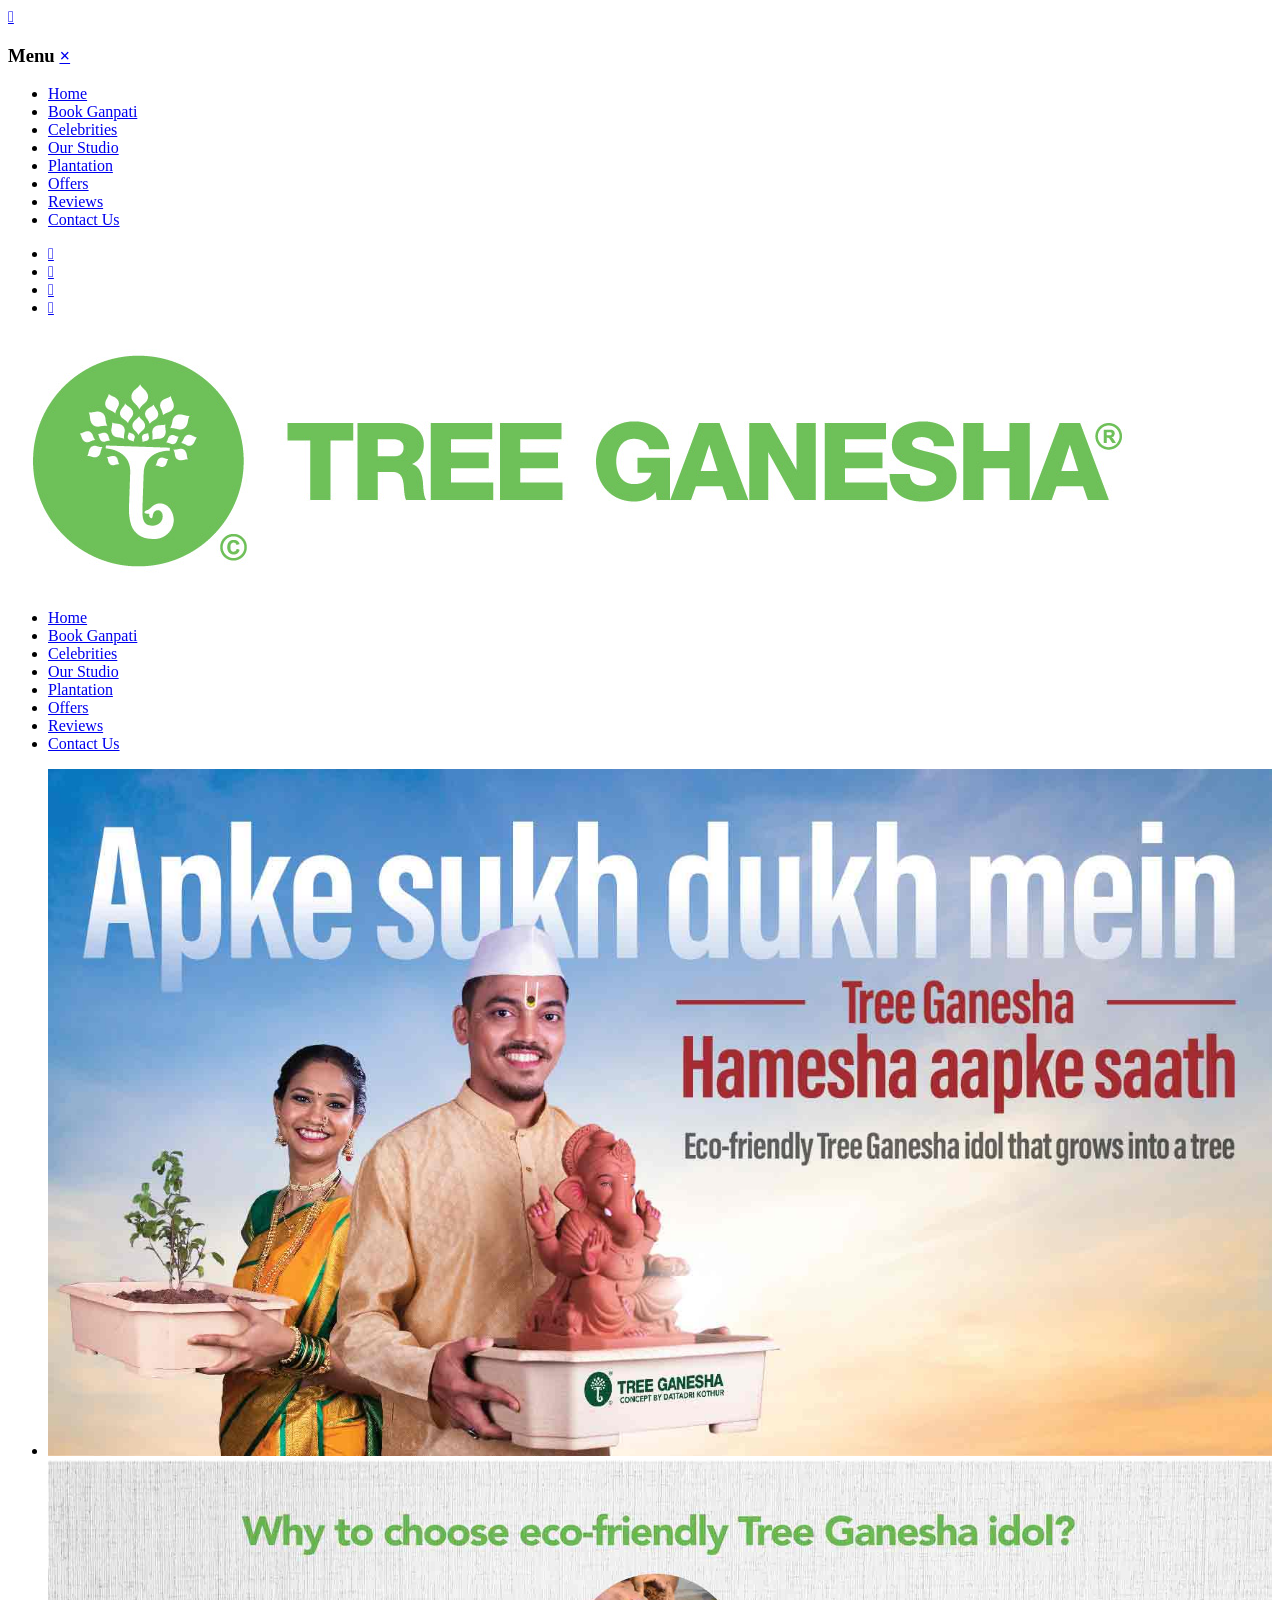
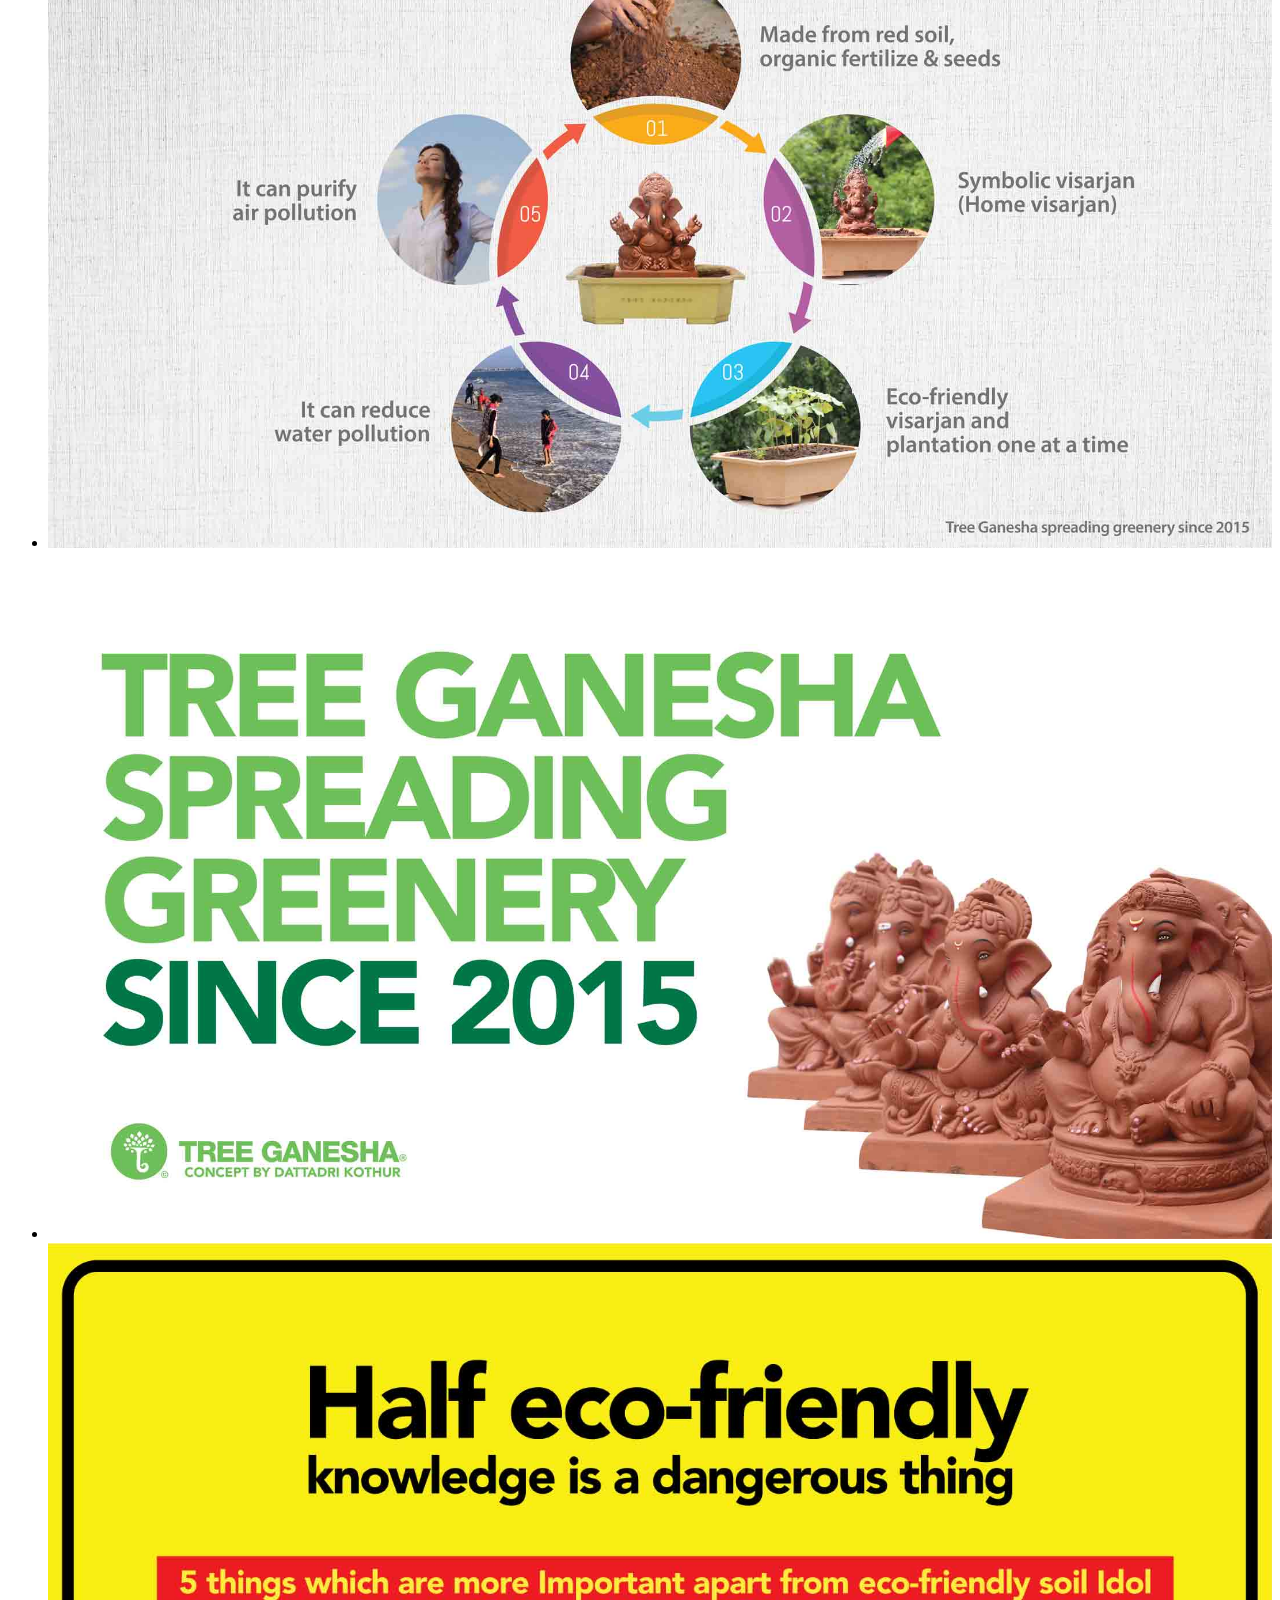
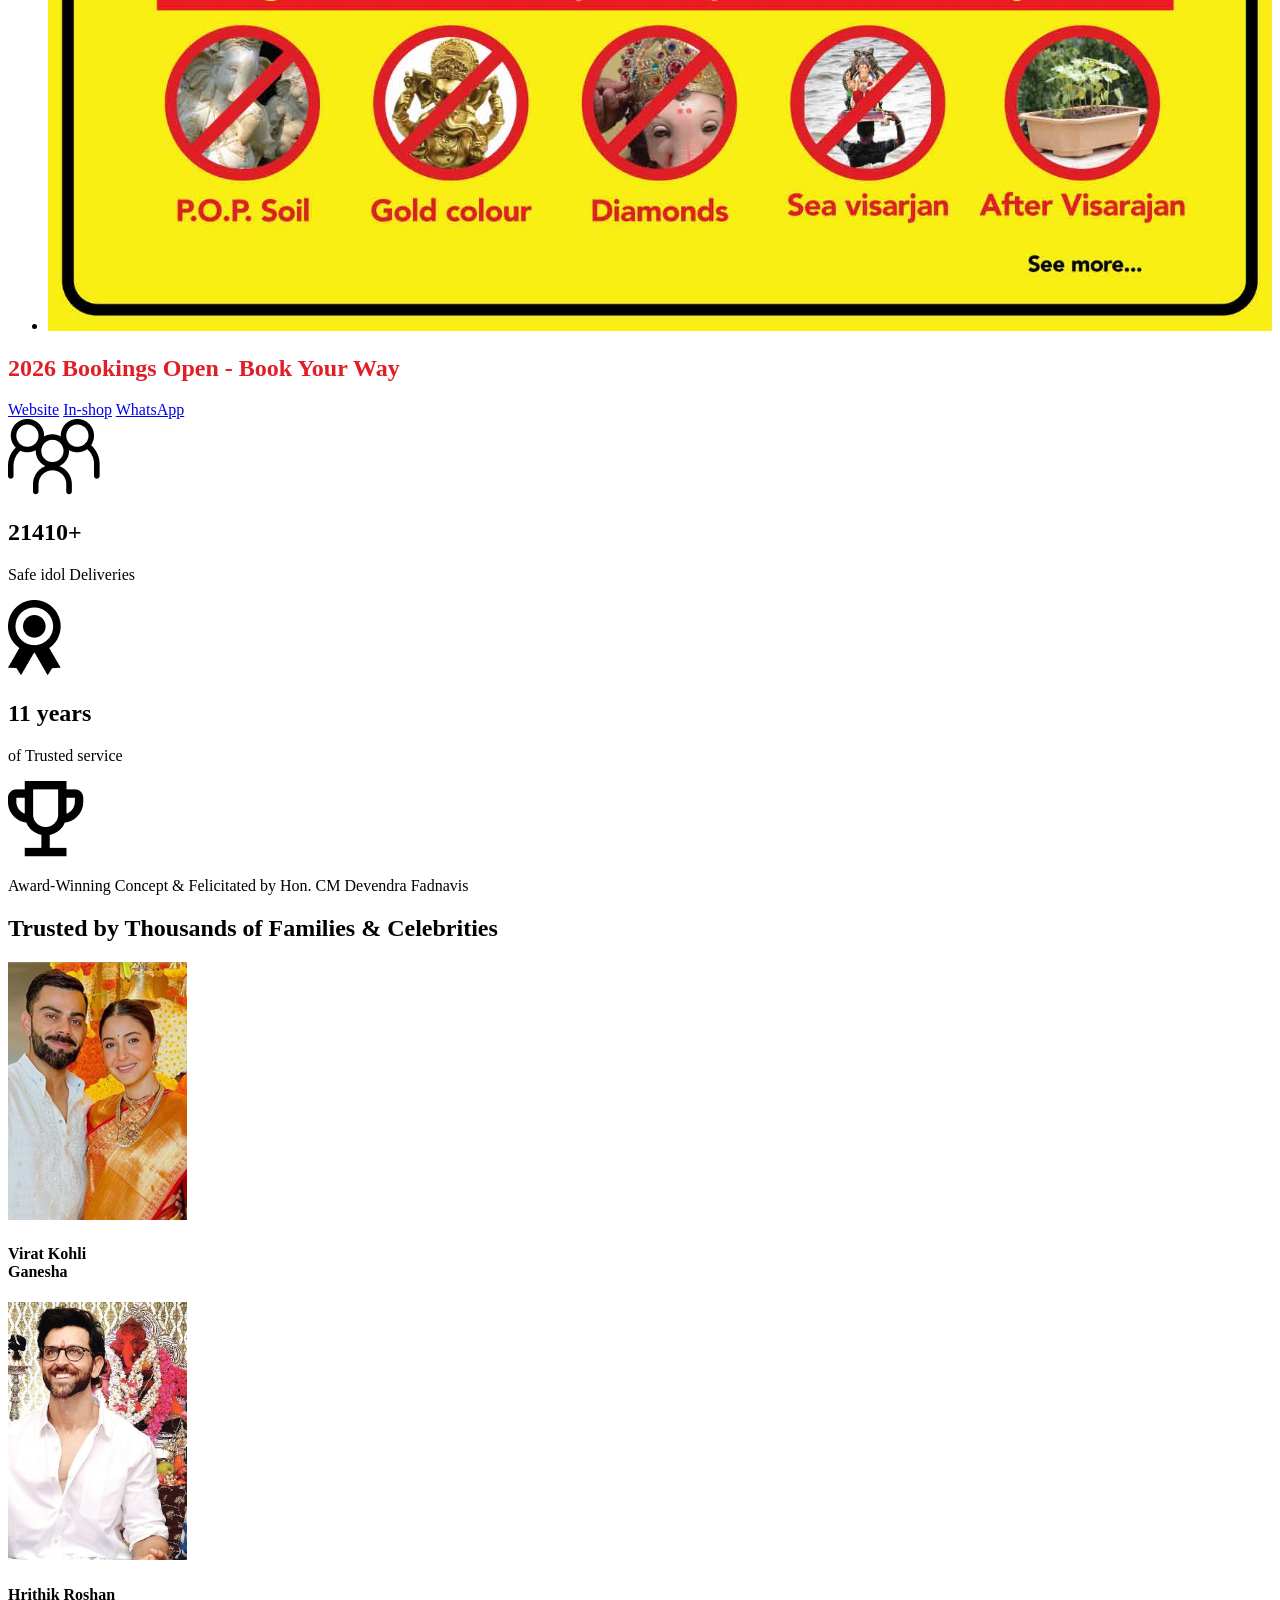
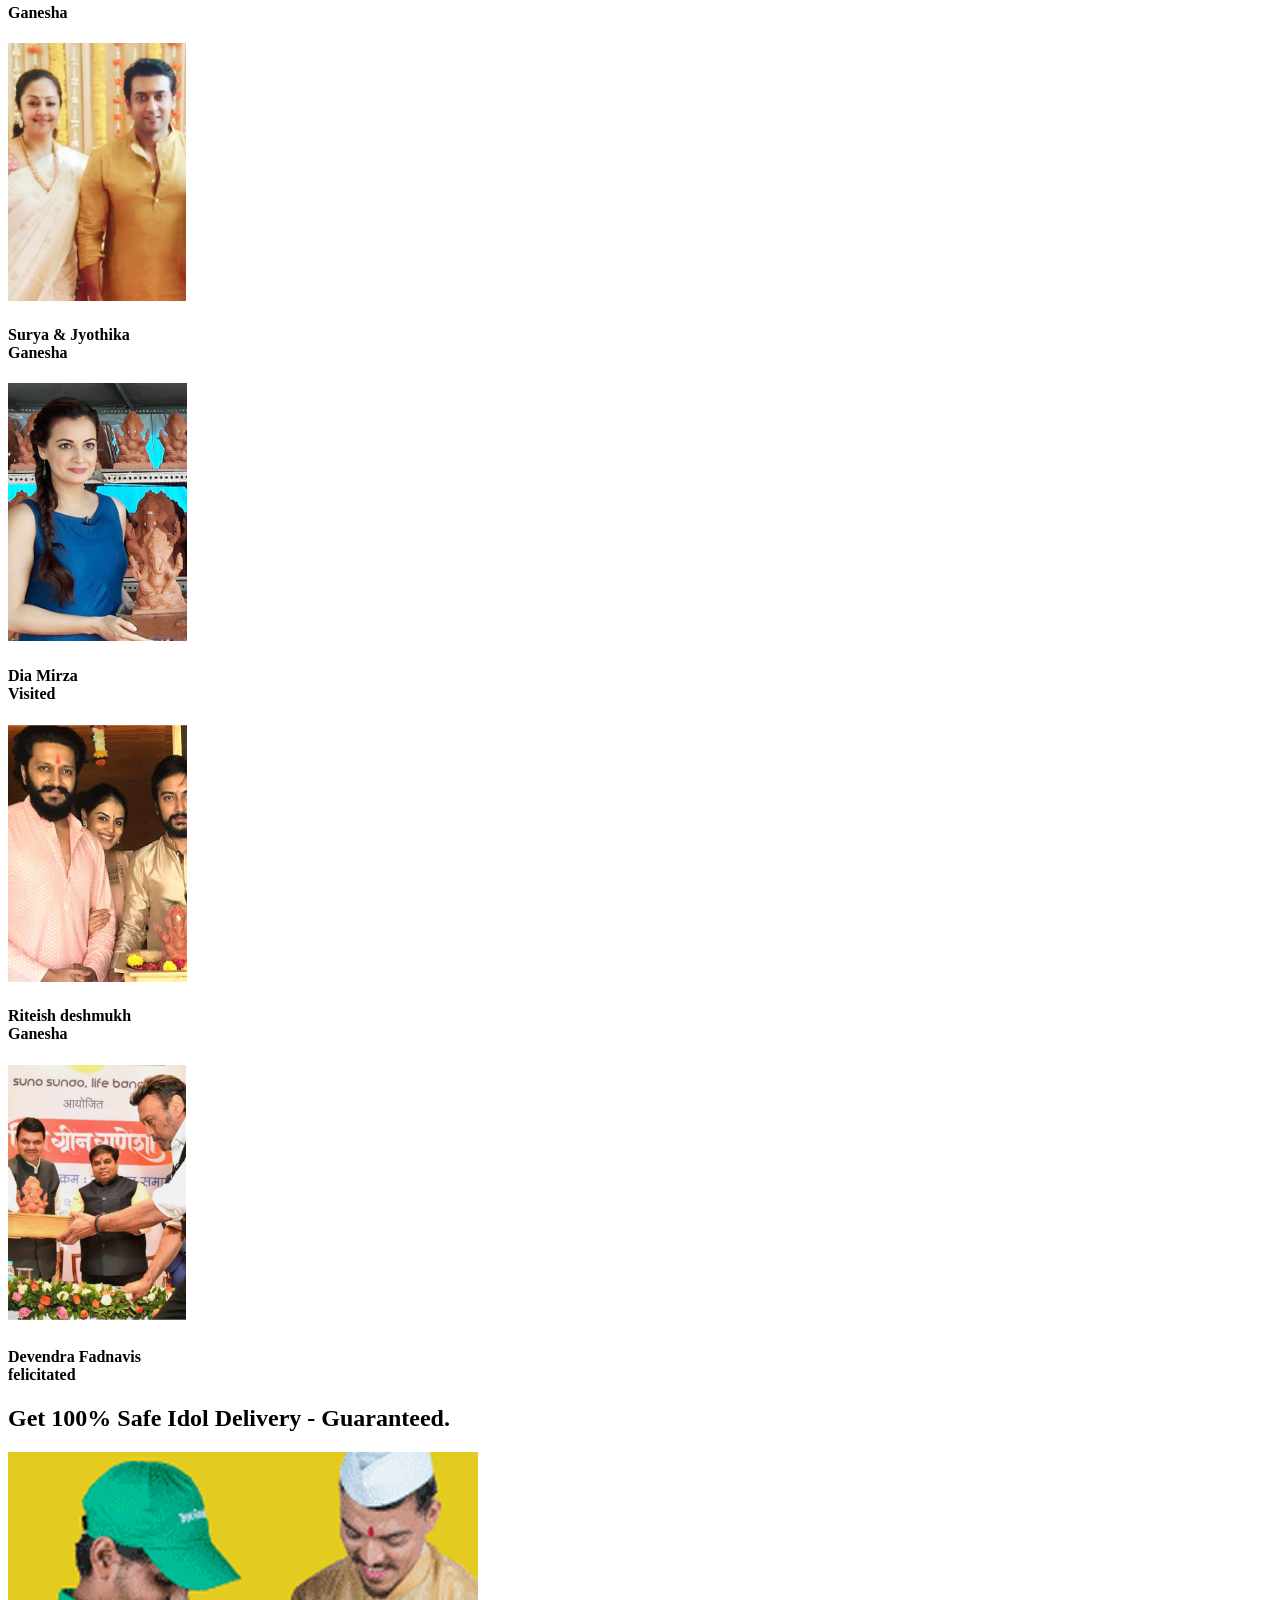
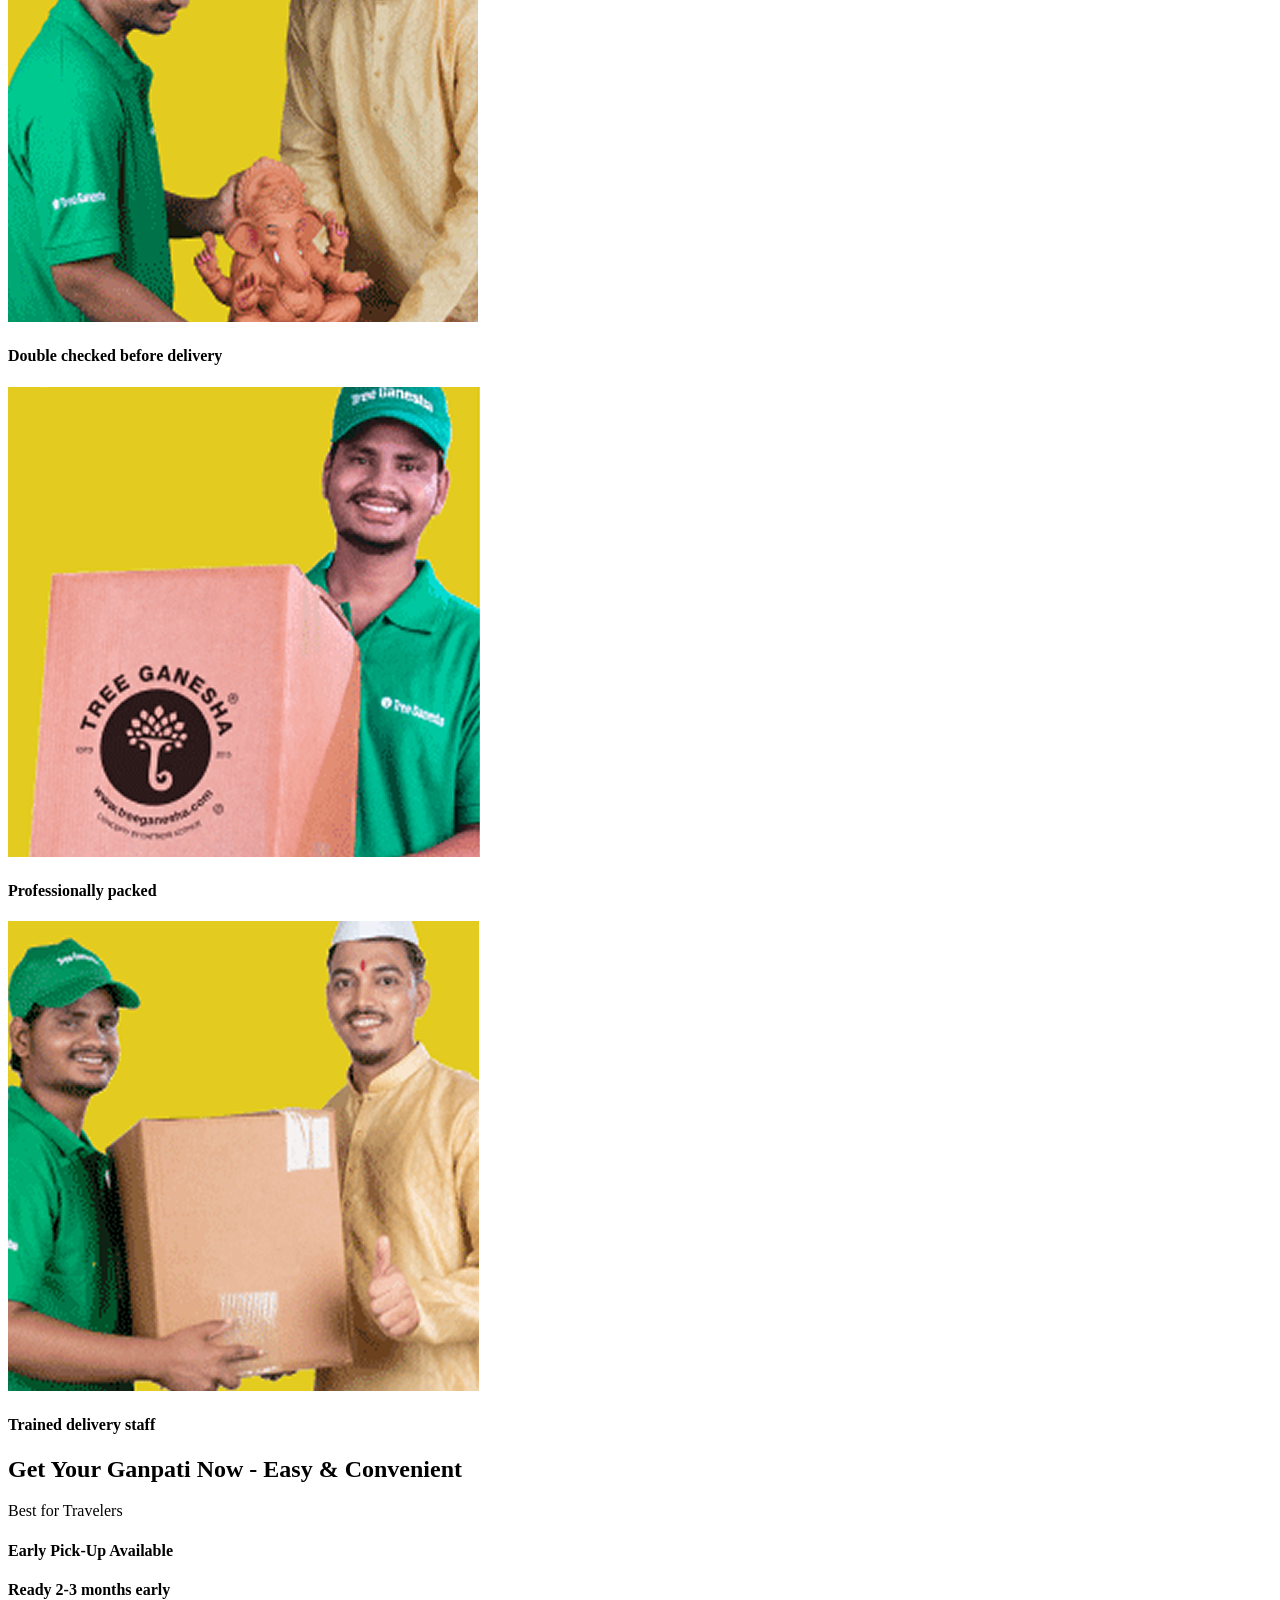
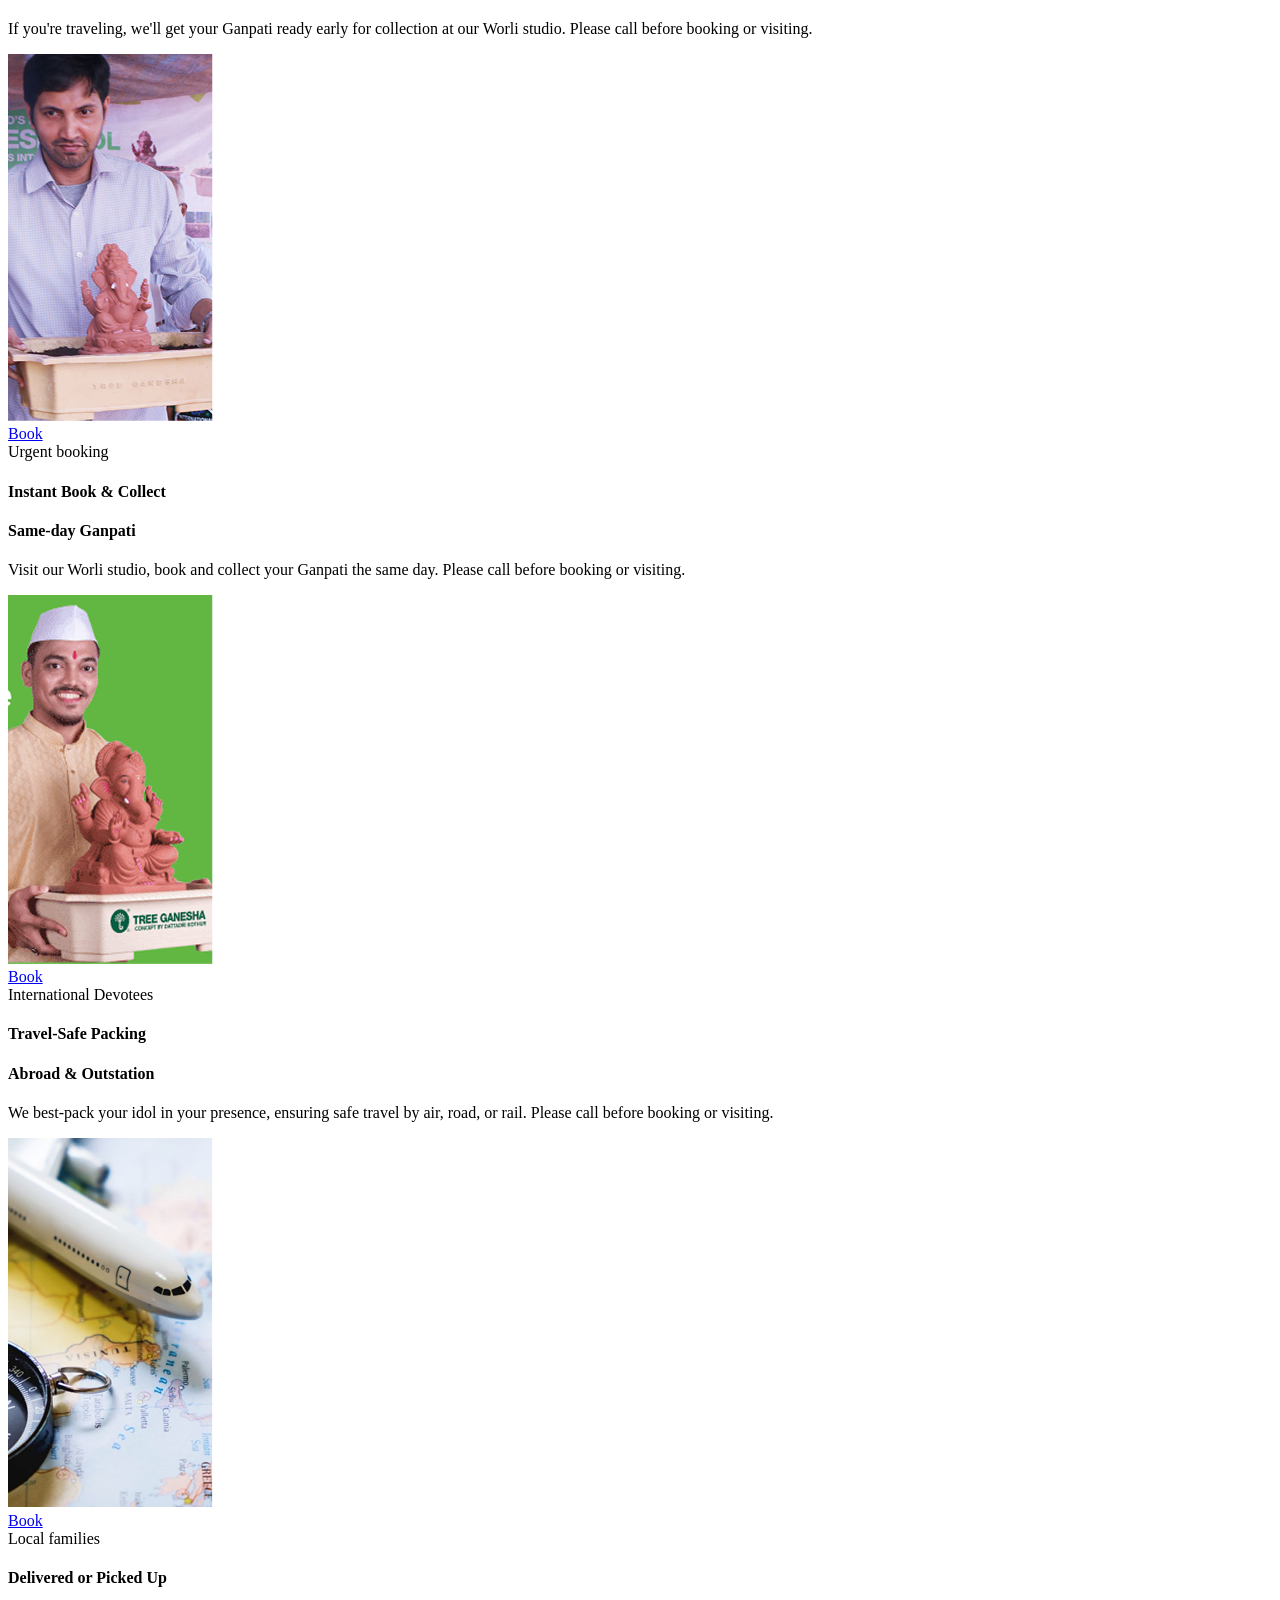
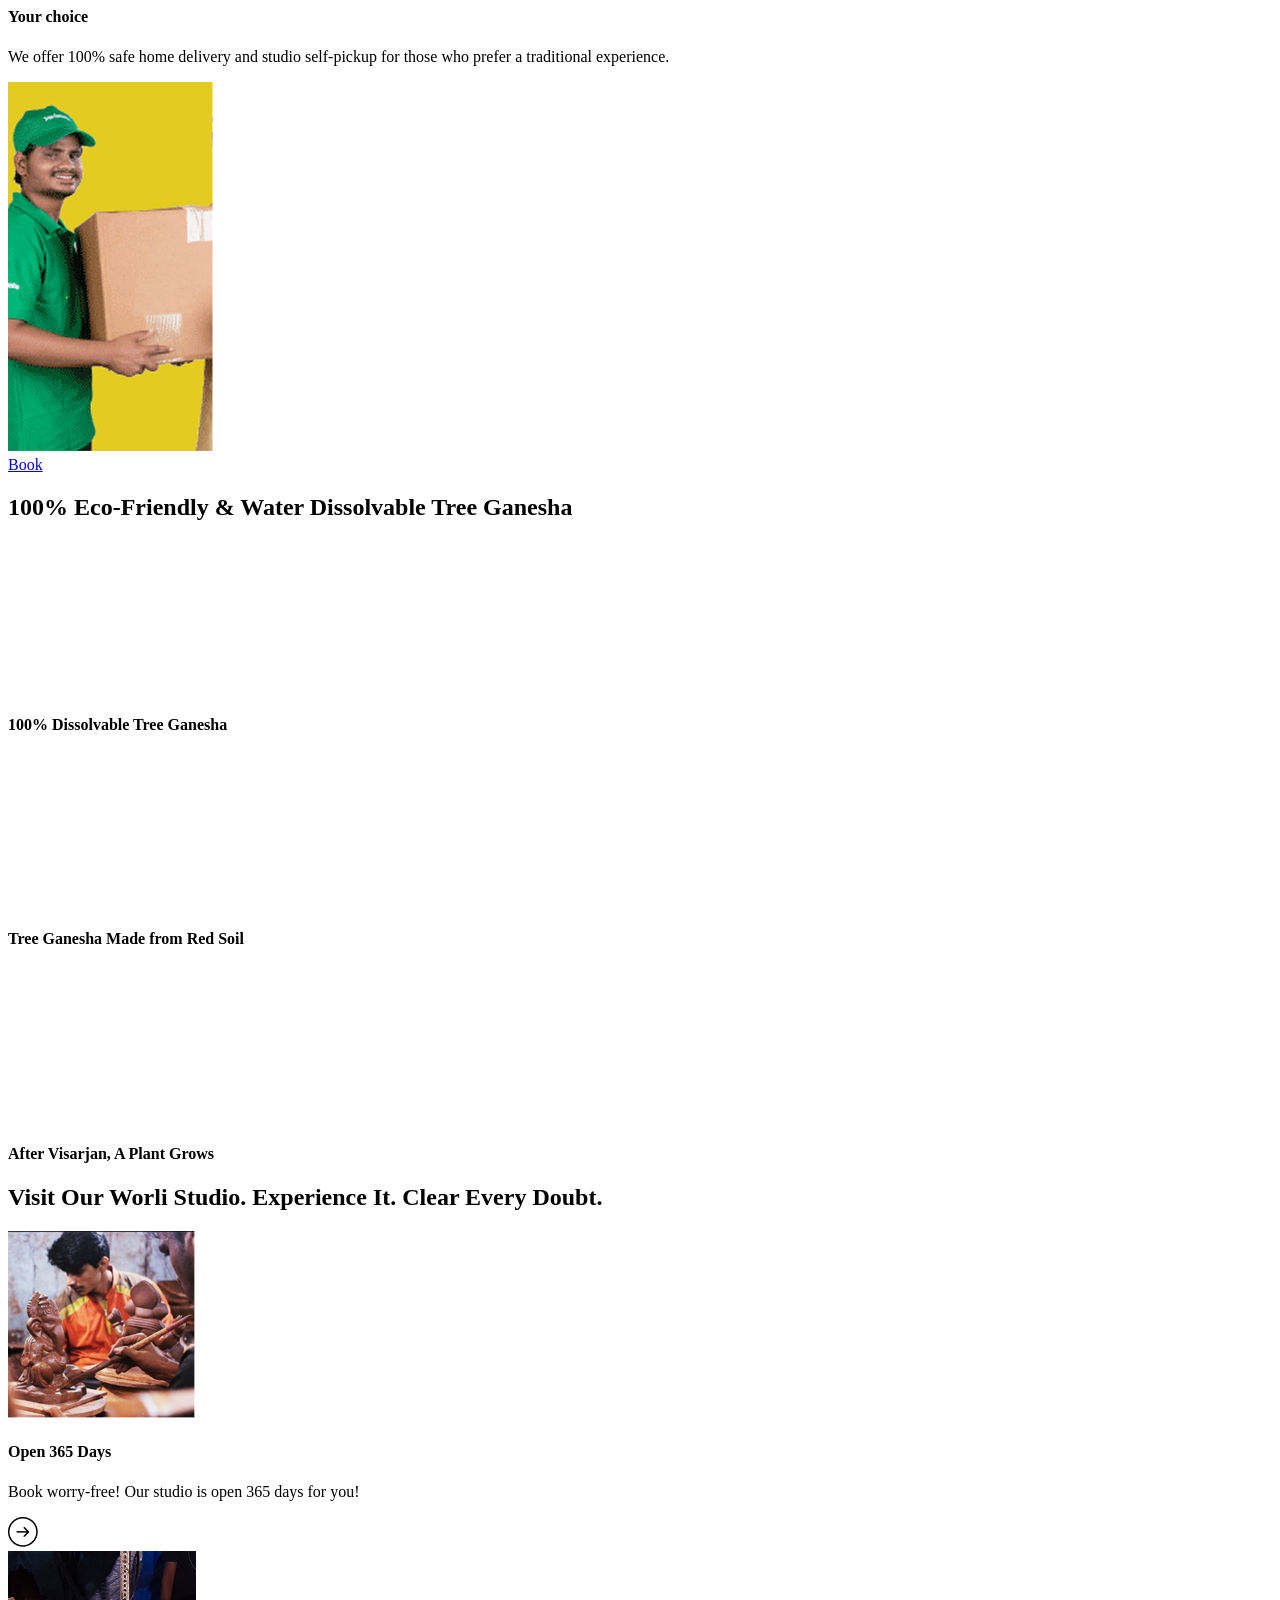
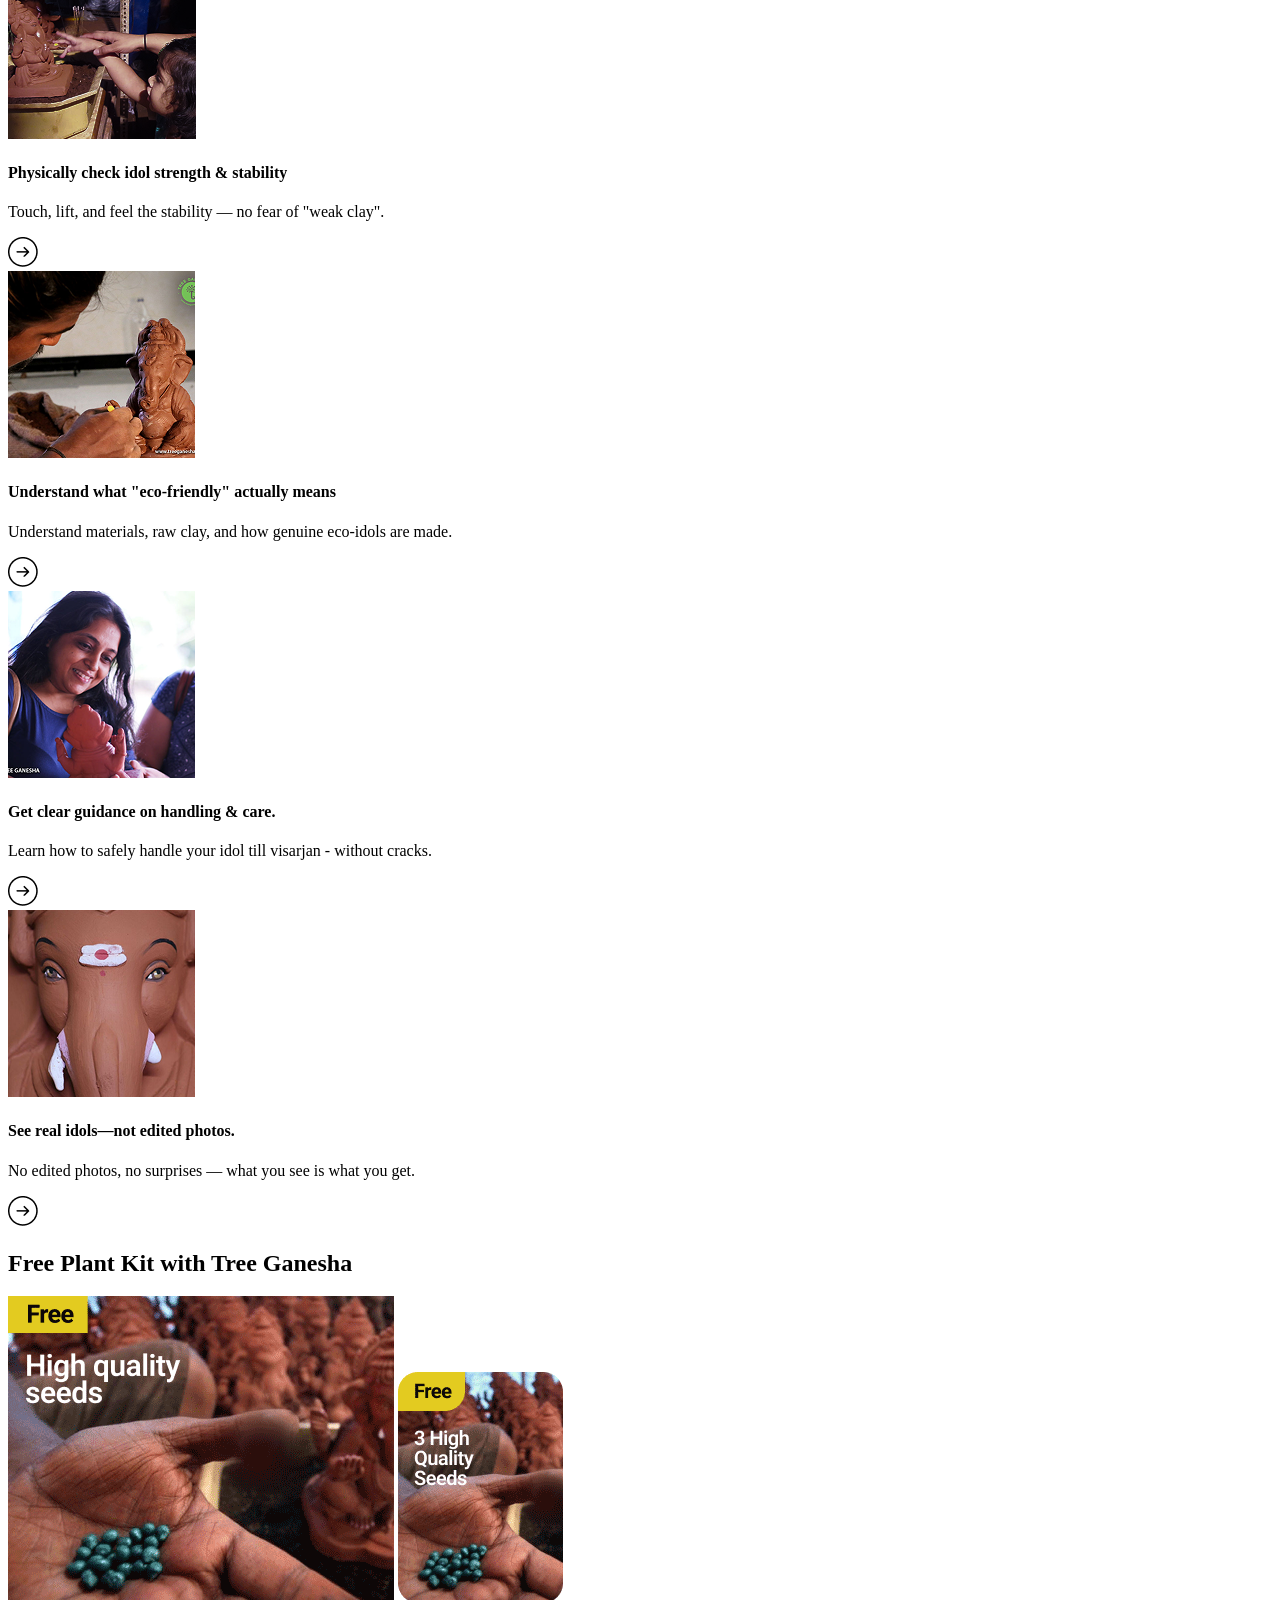
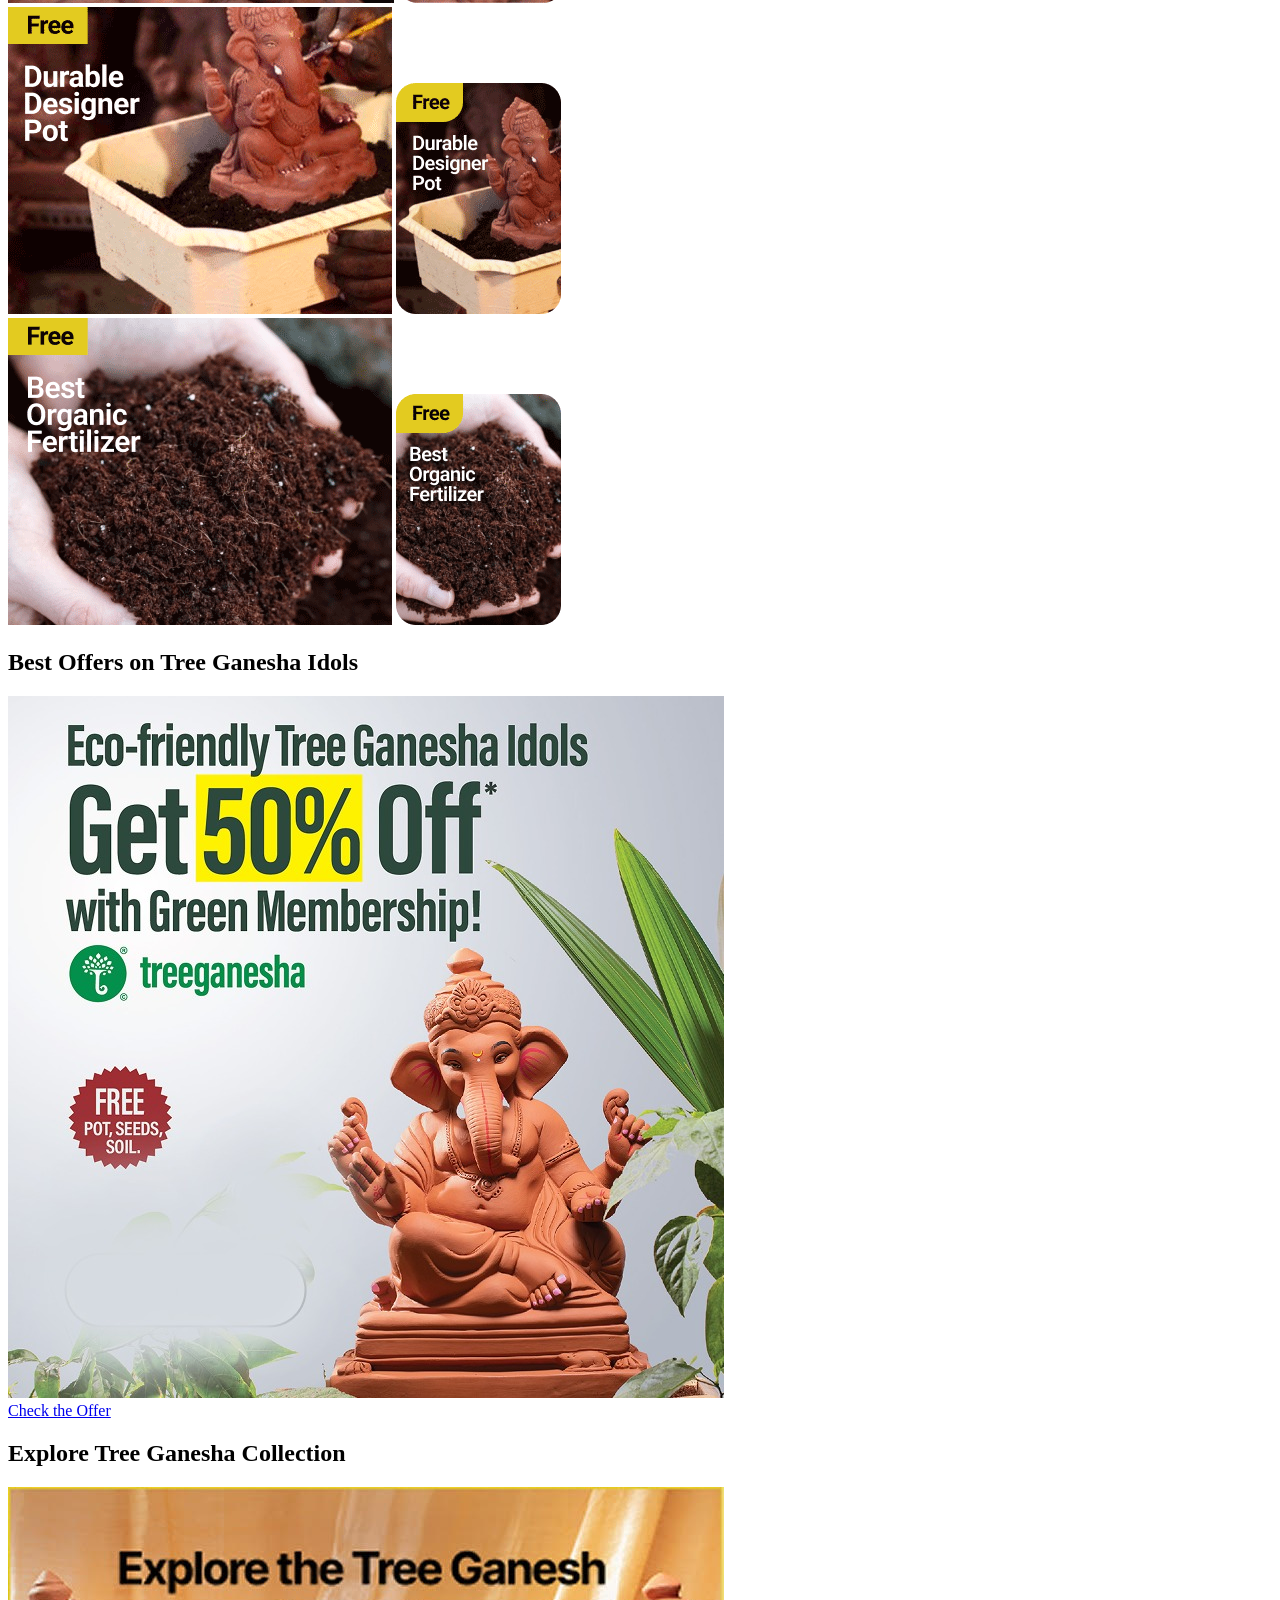
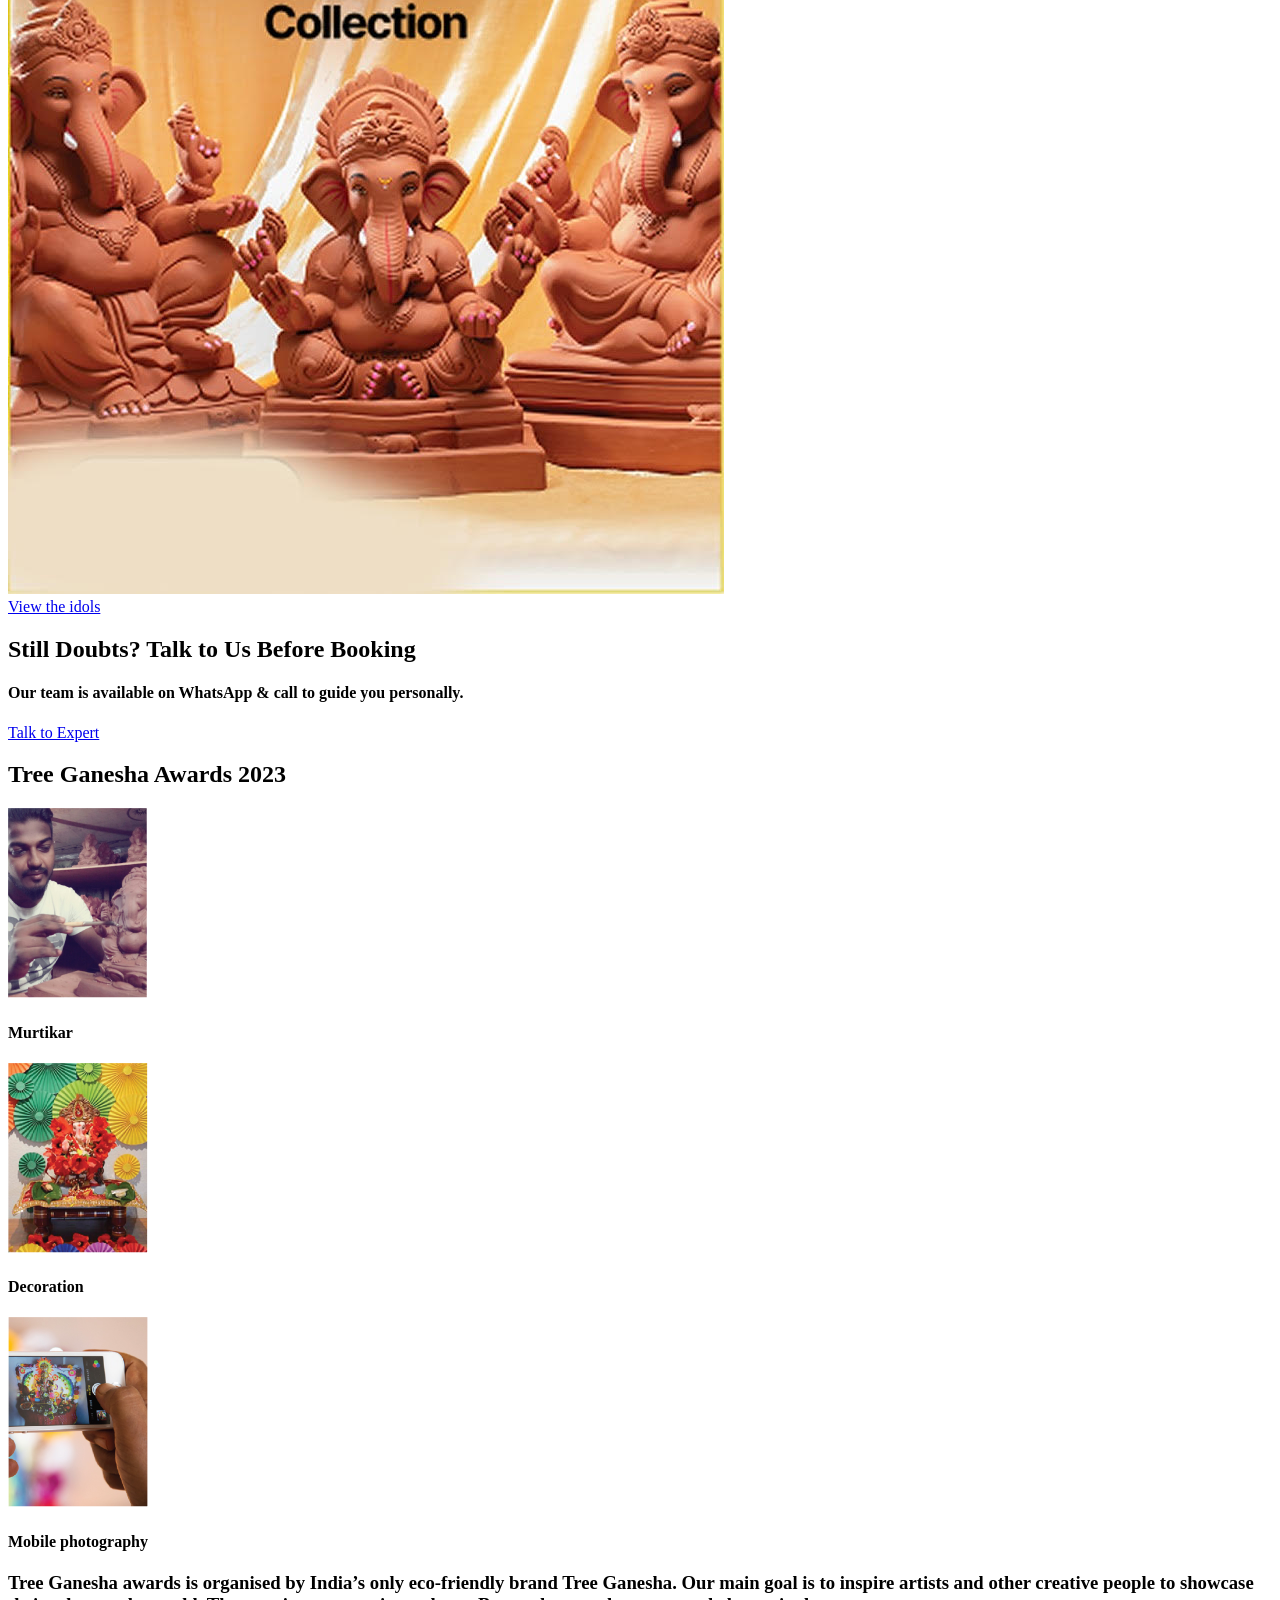
==== commit 8b0ec223: "Add mobile menu closing, smooth scroll, hover animations, layout fixes, local images, and sanitize l" ====
--- a/index.html
+++ b/index.html
@@ -1,425 +1,1275 @@
+
 <!DOCTYPE html>
-<html lang="en">
+
+<!--[if lt IE 7 ]> <html lang="en" id="top" class="no-js ie6"> <![endif]-->
+<!--[if IE 7 ]>    <html lang="en" id="top" class="no-js ie7"> <![endif]-->
+<!--[if IE 8 ]>    <html lang="en" id="top" class="no-js ie8"> <![endif]-->
+<!--[if IE 9 ]>    <html lang="en" id="top" class="no-js ie9"> <![endif]-->
+<!--[if (gt IE 9)|!(IE)]><!--> <html lang="en" id="top" class="no-js"> <!--<![endif]-->
+
 <head>
-  <meta charset="UTF-8">
-  <meta name="viewport" content="width=device-width, initial-scale=1.0">
-  <title>Eco Ganesh | Premium Eco-Friendly Idols</title>
-  <meta name="description" content="Discover premium, 100% eco-friendly Ganesh idols crafted with devotion. Protect nature, celebrate responsibly.">
-
-  <!-- Google Fonts -->
-  <link rel="preconnect" href="https://fonts.googleapis.com">
-  <link rel="preconnect" href="https://fonts.gstatic.com" crossorigin>
-  <link href="https://fonts.googleapis.com/css2?family=Playfair+Display:ital,wght@0,500;0,700;1,500&family=Plus+Jakarta+Sans:wght@400;500;600;700&display=swap" rel="stylesheet">
-  
-  <!-- External CSS -->
-  <link rel="stylesheet" href="style.css">
+<meta http-equiv="Content-Type" content="text/html; charset=utf-8" />
+<title>Official Tree Ganesha - Buy Eco Friendly Ganesha Idols Online | Seed Ganesh | Plantable Ganesha | Eco friendly Ganpati</title>
+<meta name="description" content="Celebrate eco-friendly Ganesh Chaturthi by bringing home an eco-friendly murti that turns into a tree after the visarjan. Tree Ganesha is also known as Plant Ganesha. So, Buy online an eco-friendly Ganesha murti" />
+<meta name="keywords" content="Eco friendly Ganesha,Ganesha, Ganesha,
+Online product, buy Eco- Friendly Ganesha, order Eco- Friendly Ganesha, booking Eco- Friendly idols, purchase,
+Tree Ganesha, #treeganesha, treeganesha, Tree, plant, seeds, 
+eco friendly ganpati online,
+buy clay ganesh,Ganesh murti,
+Mumbai, Pune, Lower Parel, India
+Ganesha idols, Mumbai Ganesha,
+Order Eco-Friendly Ganesh Murti
+Clay Idol, Shadu Ganpati
+environment friendly idol, environment ganesha, ganpathi,
+reduce pollution ganesha,
+Dissolves in water, immersed,
+Lord Ganesh, 
+soil, red soli, fertilizer, pot
+organic, organic idol, organic ganesh, organic idol,
+Green ganesha, green idols, green festival, go green, go green ganesha,
+Ganesh Festival, Lokmanya Balagangadhar Tilak,
+Sarvajanik Ganesh Festival, ecological system,
+Dattadri kothur, kothur, Datta, #dattadri, #kothur, 
+Innovative ganesh, Creative idol, campaign,
+Murti, idol, clay, statue, 
+Mother Nature, nature idol, nature ganesha,  
+Dia Mirza, the quint,
+olive crown awards, DNA newspaper, Times of india awards,
+" />
+<meta name="robots" content="INDEX,FOLLOW" />
+<link rel="icon" href="images/logo/fevicon.png" type="image/x-icon" />
+<link rel="shortcut icon" href="images/logo/fevicon.png" type="image/x-icon" />
+<!--[if lt IE 7]>
+<script type="text/javascript">
+//<![CDATA[
+    var BLANK_URL = 'https://www.treeganesha.com/js/blank.html';
+    var BLANK_IMG = 'https://www.treeganesha.com/js/spacer.gif';
+//]]>
+</script>
+<![endif]-->
+<link rel="stylesheet" type="text/css" href="https://www.treeganesha.com/skin/frontend/base/default/css/magebird_popup/style_v148.css" media="all" />
+<link rel="stylesheet" type="text/css" href="https://www.treeganesha.com/skin/frontend/base/default/css/magestore/bannerslider/popup.css" media="all" />
+<link rel="stylesheet" type="text/css" href="https://www.treeganesha.com/skin/frontend/rwd/treeganesha/css/colorbox.css" media="all" />
+<link rel="stylesheet" type="text/css" href="https://www.treeganesha.com/skin/frontend/rwd/treeganesha/css/owl.carousel.min.css" media="all" />
+<link rel="stylesheet" type="text/css" href="https://www.treeganesha.com/skin/frontend/rwd/treeganesha/css/owl.theme.default.min.css" media="all" />
+<link rel="stylesheet" type="text/css" href="https://www.treeganesha.com/skin/frontend/rwd/treeganesha/css/magnific-popup.css" media="all" />
+<script type="text/javascript" src="https://www.treeganesha.com/js/prototype/prototype.js"></script>
+<script type="text/javascript" src="https://www.treeganesha.com/js/lib/jquery/jquery-1.12.1.min.js"></script>
+<script type="text/javascript" src="https://www.treeganesha.com/js/lib/jquery/noconflict.js"></script>
+<script type="text/javascript" src="https://www.treeganesha.com/js/lib/ccard.js"></script>
+<script type="text/javascript" src="https://www.treeganesha.com/js/prototype/validation.js"></script>
+<script type="text/javascript" src="https://www.treeganesha.com/js/scriptaculous/builder.js"></script>
+<script type="text/javascript" src="https://www.treeganesha.com/js/scriptaculous/effects.js"></script>
+<script type="text/javascript" src="https://www.treeganesha.com/js/scriptaculous/dragdrop.js"></script>
+<script type="text/javascript" src="https://www.treeganesha.com/js/scriptaculous/controls.js"></script>
+<script type="text/javascript" src="https://www.treeganesha.com/js/scriptaculous/slider.js"></script>
+<script type="text/javascript" src="https://www.treeganesha.com/js/varien/js.js"></script>
+<script type="text/javascript" src="https://www.treeganesha.com/js/varien/form.js"></script>
+<script type="text/javascript" src="https://www.treeganesha.com/js/mage/translate.js"></script>
+<script type="text/javascript" src="https://www.treeganesha.com/js/mage/cookies.js"></script>
+<script type="text/javascript" src="https://www.treeganesha.com/js/iwd/all/iwd-jquery-2.1.3.min.js"></script>
+<script type="text/javascript" src="https://www.treeganesha.com/js/iwd/all/modal.js"></script>
+<script type="text/javascript" src="https://www.treeganesha.com/js/magestore/bannerslider/lightbox.js"></script>
+<script type="text/javascript" src="https://www.treeganesha.com/skin/frontend/rwd/default/js/lib/modernizr.custom.min.js"></script>
+<script type="text/javascript" src="https://www.treeganesha.com/skin/frontend/rwd/default/js/lib/selectivizr.js"></script>
+<script type="text/javascript" src="https://www.treeganesha.com/skin/frontend/rwd/default/js/lib/matchMedia.js"></script>
+<script type="text/javascript" src="https://www.treeganesha.com/skin/frontend/rwd/default/js/lib/matchMedia.addListener.js"></script>
+<script type="text/javascript" src="https://www.treeganesha.com/skin/frontend/rwd/default/js/lib/enquire.js"></script>
+<script type="text/javascript" src="https://www.treeganesha.com/skin/frontend/rwd/default/js/app.js"></script>
+<script type="text/javascript" src="https://www.treeganesha.com/skin/frontend/rwd/default/js/lib/jquery.cycle2.min.js"></script>
+<script type="text/javascript" src="https://www.treeganesha.com/skin/frontend/rwd/default/js/lib/jquery.cycle2.swipe.min.js"></script>
+<script type="text/javascript" src="https://www.treeganesha.com/skin/frontend/rwd/default/js/slideshow.js"></script>
+<script type="text/javascript" src="https://www.treeganesha.com/skin/frontend/rwd/default/js/lib/imagesloaded.js"></script>
+<script type="text/javascript" src="https://www.treeganesha.com/skin/frontend/rwd/default/js/minicart.js"></script>
+<script type="text/javascript" src="https://www.treeganesha.com/skin/frontend/rwd/treeganesha/js/custom.js"></script>
+<script type="text/javascript" src="https://www.treeganesha.com/skin/frontend/rwd/treeganesha/js/jquery.colorbox-min.js"></script>
+<script type="text/javascript" src="https://www.treeganesha.com/skin/frontend/rwd/treeganesha/js/owl.carousel.min.js"></script>
+<script type="text/javascript" src="https://www.treeganesha.com/skin/frontend/rwd/treeganesha/js/jquery.magnific-popup.min.js"></script>
+<link rel="stylesheet" href="//fonts.googleapis.com/css2?family=Inter:opsz,wght@14..32,100..900" />
+<!--[if  (lte IE 8) & (!IEMobile)]>
+<link rel="stylesheet" type="text/css" href="https://www.treeganesha.com/skin/frontend/rwd/default/css/styles-ie8.css" media="all" />
+<link rel="stylesheet" type="text/css" href="https://www.treeganesha.com/skin/frontend/rwd/default/css/madisonisland-ie8.css" media="all" />
+<![endif]-->
+<!--[if (gte IE 9) | (IEMobile)]><!-->
+<link rel="stylesheet" type="text/css" href="https://www.treeganesha.com/skin/frontend/rwd/treeganesha/css/styles.css" media="all" />
+<link rel="stylesheet" type="text/css" href="https://www.treeganesha.com/skin/frontend/rwd/default/css/madisonisland.css" media="all" />
+<!--<![endif]-->
+
+<script type="text/javascript">
+//<![CDATA[
+Mage.Cookies.path     = '/';
+Mage.Cookies.domain   = '.www.treeganesha.com';
+//]]>
+</script>
+<meta name="viewport" content="initial-scale=1.0, width=device-width" />
+
+<script type="text/javascript">
+//<![CDATA[
+optionalZipCountries = ["HK","IE","MO","PA"];
+//]]>
+</script>
+<!-- AddThis Smart Layers BEGIN -->
+<script type='text/javascript' src='https://s7.addthis.com/js/300/addthis_widget.js#pubid=xa-525fbbd6215b4f1a'></script>
+<script type='text/javascript'>
+	var addthis_product='mag-sp-2.1.0';
+	addthis.layers({
+		'theme' : 'transparent'
+		,'follow' : {
+			'services' : [
+			]
+		}
+		,'whatsnext' : {}
+		,'recommended' : {
+			'title': 'Recommended for you:'
+		}
+	});
+</script>
+<!-- AddThis Smart Layers ENDS -->
+<style>.at-share-close-control .at4-arrow {float: right !important;}</style>
+        <!-- Google Analytics -->
+    <script>
+        (function(i,s,o,g,r,a,m){i['GoogleAnalyticsObject']=r;i[r]=i[r]||function(){
+            (i[r].q=i[r].q||[]).push(arguments)},i[r].l=1*new Date();a=s.createElement(o),
+            m=s.getElementsByTagName(o)[0];a.async=1;a.src=g;m.parentNode.insertBefore(a,m)
+        })(window,document,'script','//www.google-analytics.com/analytics.js','ga');
+
+        ga('create', 'UA-80005991-1','auto');
+        
+                        ga('send', 'pageview', '');
+        
+    </script>
+        <!-- End Google Analytics -->
+
+<!-- Google Data Layer by MagePal-->
+<script>
+window.dataLayer = window.dataLayer || [];
+dataLayer.push({"pageType":"cms_index_index","list":"other","customer":{"isLoggedIn":false},"cart":{"hasItems":false},"ecommerce":{"currencyCode":"INR"}});
+
+</script>
+<!-- Google Data Layer by MagePal-->
+<!-- Google Tag Manager by MagePal (head) -->
+<script>(function(w,d,s,l,i){w[l]=w[l]||[];w[l].push({'gtm.start':
+        new Date().getTime(),event:'gtm.js'});var f=d.getElementsByTagName(s)[0],
+        j=d.createElement(s),dl=l!='dataLayer'?'&l='+l:'';j.async=true;j.src=
+        '//www.googletagmanager.com/gtm.js?id='+i+dl;f.parentNode.insertBefore(j,f);
+    })(window,document,'script','dataLayer','GTM-PCNXHCN');</script>
+<!-- End Google Tag Manager by MagePal (head) -->
+
+
+<script type="text/javascript" po_cmp_ignore>
+//<![CDATA[
+var mbPopupParams = {"storeId":"1","previewId":0,"templateId":0,"popupPageId":1,"filterId":0,"isAjax":"1","page":"0","requestType":"3","rootUrl":"https:\/\/www.treeganesha.com\/","baseUrl":"https%3A%2F%2Fwww.treeganesha.com%2F","ajaxAsync":"true","doGaTracking":"true","doMousetracking":"0","bc":"INR","cc":"INR","cs":"\u20b9","cf":"\u20b91.00","customParams":""};
+
+//]]>
+</script>
+<script type="text/javascript">//<![CDATA[
+        var Translator = new Translate([]);
+        //]]></script><meta name="google-site-verification" content="qivhqu-a-vaMvEHoR26_H2ZAz0Y7Sx6NS5Y4sJ6FwCg" />
+<!-- Start of treeganesha Zendesk Widget script -->
+<script id="ze-snippet" src="https://static.zdassets.com/ekr/snippet.js?key=d25ffc02-397f-432f-8bdf-19d845459eac"> </script>
+<!-- End of treeganesha Zendesk Widget script -->
+
+<meta name="facebook-domain-verification" content="j5zxicmw4s3hgfvtugd5b87ny5vx3c" /><link rel="stylesheet" href="style.css" />
 </head>
-<body>
-
-  <!-- ==========================================
-       NAVBAR
-       ========================================== -->
-  <header>
-    <div class="container navbar">
-      <a href="#" class="logo-container">
-        <!-- Minimalist Gold Leaf SVG -->
-        <svg width="40" height="40" viewBox="0 0 100 100" fill="none" xmlns="http://www.w3.org/2000/svg">
-          <path d="M50 15C75 35 90 60 50 90C10 60 25 35 50 15Z" fill="#d4af37" />
-          <path d="M50 15L50 90" stroke="#0a1f11" stroke-width="2" />
-        </svg>
-        <div class="logo-text">
-          <h2>Eco Ganesh</h2>
-          <p>Pure & Divine</p>
+<body class=" cms-index-index cms-home">
+    <!-- Google Tag Manager (noscript) -->
+<noscript><iframe src="https://www.googletagmanager.com/ns.html?id=GTM-PCNXHCN"
+height="0" width="0" style="display:none;visibility:hidden"></iframe></noscript>
+<!-- End Google Tag Manager (noscript) -->
+
+
+<!-- Google Tag Manager by MagePal (noscript)-->
+<noscript><iframe src="//www.googletagmanager.com/ns.html?id=GTM-PCNXHCN"
+height="0" width="0" style="display:none;visibility:hidden"></iframe></noscript>
+<!-- End Google Tag Manager by MagePal noscript)--><div class="wrapper">
+        <noscript>
+        <div class="global-site-notice noscript">
+            <div class="notice-inner">
+                <p>
+                    <strong>JavaScript seems to be disabled in your browser.</strong><br />
+                    You must have JavaScript enabled in your browser to utilize the functionality of this website.                </p>
+            </div>
         </div>
-      </a>
-
-      <ul class="nav-menu">
-        <li><a href="#home" class="nav-link active">Home</a></li>
-        <li><a href="#features" class="nav-link">Our Promise</a></li>
-        <li><a href="#shop" class="nav-link">The Collection</a></li>
-        <li><a href="#gallery" class="nav-link">Gallery</a></li>
-        <li><a href="#contact" class="nav-link">Contact</a></li>
-      </ul>
-
-      <a href="#shop" class="btn-book">Book Now</a>
+    </noscript>
+    <div class="page">
+         
+<!-- <div class="header-language-background">
+    <div class="header-language-container">
+        <div class="store-language-container">
+                    </div>
+
+        
+        <p class="welcome-msg"> </p>
     </div>
-  </header>
-
-  <main>
-    <!-- ==========================================
-         HERO SECTION
-         ========================================== -->
-    <section class="hero" id="home">
-      <!-- Background elements Slider -->
-      <div class="hero-slider-wrapper">
-        <div class="hero-slide active">
-          <img src="leafs.jpeg" alt="Premium leaves background">
+</div> -->
+
+<header id="header" class="page-header custom_full_width clearfix">
+    <div class="page-header-container">
+        <div class="wrapper2">
+        	<div class="header">
+    			<a href="#" class="slideout-menu-toggle"><i>&#xf0c9;</i></a>
+    		</div>
+        
+            <div class="slideout-menu">
+            	<h3>Menu <a href="#" class="slideout-menu-toggle">&times;</a></h3>
+             	<ul class="nav_menu">
+    <li><a href="#top">Home</a></li>
+    <li><a href="#section-ganpati">Book Ganpati</a></li>
+    <li><a href="#section-celebrities">Celebrities</a></li>
+    <li><a href="#section-studio">Our Studio</a></li>
+    <li><a href="#section-plantation">Plantation</a></li>
+    <li><a href="#section-offers">Offers</a></li>
+    <li><a href="#section-reviews">Reviews</a></li>
+    <li><a href="#section-doubt">Contact Us</a></li>
+</ul>
+    			
+    			<ul class="social_icons">
+    				<li><a href="https://www.facebook.com/treeganesha" target="blank">&#xf09a;</a></li>
+    				<li><a href="https://twitter.com/treeganesha" target="blank">&#xf099;</a></li>
+    				<li><a href="https://www.instagram.com/treeganesha" target="blank">&#xf16d;</a></li>
+    				<li><a href="https://www.youtube.com/channel/UCWoe-h4l3YLBIlfUEgj__yQ" target="blank">&#xf167;</a></li>
+    			</ul>
+            </div>
+
+            <div class="top_bar">
+                <div class="logo2"><a href="#top"><img src="images/logo/tree-ganesha-logo.png" alt="Tree Ganesha" class="large" /></a></div>
+                <div class="main_navigation">
+                    <ul class="nav_menu">
+    <li><a href="#top">Home</a></li>
+    <li><a href="#section-ganpati">Book Ganpati</a></li>
+    <li><a href="#section-celebrities">Celebrities</a></li>
+    <li><a href="#section-studio">Our Studio</a></li>
+    <li><a href="#section-plantation">Plantation</a></li>
+    <li><a href="#section-offers">Offers</a></li>
+    <li><a href="#section-reviews">Reviews</a></li>
+    <li><a href="#section-doubt">Contact Us</a></li>
+</ul>
+                </div>
+            </div>
         </div>
-        <div class="hero-slide">
-          <img src="WhatsApp Image 2026-05-27 at 11.43.34 AM.jpeg" alt="Eco Ganesh slide 2">
+        <!-- <a class="logo" href="">
+            <img src="" alt="" class="large" />
+            <img src="" alt="" class="small" />
+        </a> -->
+
+                <!-- <div class="store-language-container"></div> -->
+
+        <!-- Skip Links -->
+
+        <!-- <div class="skip-links"> -->
+            <!-- <a href="#header-nav" class="skip-link skip-nav">
+                <span class="icon"></span>
+                <span class="label"></span>
+            </a> -->
+
+            <!-- <a href="#header-search" class="skip-link skip-search">
+                <span class="icon"></span>
+                <span class="label"></span>
+            </a> -->
+
+            <!-- <div class="account-cart-wrapper"> -->
+                <!-- <a href="" data-target-element="#header-account" class="skip-link skip-account">
+                    <span class="icon"></span>
+                    <span class="label"></span>
+                </a> -->
+
+                <!-- Cart -->
+
+                <!-- <div class="header-minicart">
+                                    </div> -->
+            <!-- </div> -->
+
+
+        <!-- </div> -->
+
+        <!-- Navigation -->
+
+        <!-- <div id="header-nav" class="skip-content">
+                    </div> -->
+
+        <!-- Search -->
+
+        <!-- <div id="header-search" class="skip-content">
+                    </div> -->
+
+        <!-- Account -->
+
+        <!-- <div id="header-account" class="skip-content">
+                    </div> -->
+    </div>
+</header>
+
+                <div class="main-container col1-layout custom_full_width">
+            <div class="main">
+                                <div class="col-main">
+                                        <div class="std"><p>                        <!-- <div class="magestore-bannerslider-title" style="font: bold 12px/16px Arial, Helvetica, sans-serif;text-transform: uppercase;color: #e26703;"><strong><span></span></strong></div> -->
+                <div class="magestore-bannerslider">
+                            <div class="magestore-bannerslider-standard">
+                    <script type="text/javascript" src="https://www.treeganesha.com/js/magestore/bannerslider/jquery-1.7.min.js"></script>
+<script src="https://www.treeganesha.com/js/magestore/bannerslider/jquery.flexslider.js"></script>
+<link rel="stylesheet" type="text/css" href="https://www.treeganesha.com/skin/frontend/base/default/css/magestore/bannerslider/flexslider.css" media="all" />
+<script type="text/javascript">   
+    var j7 = jQuery.noConflict();
+    j7(document).ready(function($) {
+        j7('.flexslider-7-1').flexslider({
+            animation: "fade",
+            slideshowSpeed: 10000            //minItems: 2,
+            //maxItems: 4            
+        });
+    });
+</script>
+<div class="flexslider flexslider-7-1">
+    <ul class="slides"> 
+                <li>
+                <a href="#" target="_self" onclick="bannerClicks('23','1')" style="display:block"><img alt="Book the No.1 Eco friendly Tree Ganesha" src="images/banners/banner-1.jpg"/></a>
+            </li>
+                <li>
+                <a href="#" target="_self" onclick="bannerClicks('8','1')" style="display:block"><img alt="About Tree Ganesha" src="images/banners/banner-2.jpg"/></a>
+            </li>
+                <li>
+                <a href="#" target="_self" onclick="bannerClicks('13','1')" style="display:block"><img alt="Since 2015" src="images/banners/banner-3.jpg"/></a>
+            </li>
+                <li>
+                <a href="facts-about-eco-friendly-idols" target="_self" onclick="bannerClicks('10','1')" style="display:block"><img alt="facts about eco-friendly idol" src="images/banners/banner-4.jpg"/></a>
+            </li>
+            
+    <!-- items mirrored twice, total of 12 -->
+    </ul>
+</div>
+<script type="text/javascript">
+        function bannerClicks(id_banner,id_slider){
+		var click_url = 'https://www.treeganesha.com/bannerslider/index/click/';
+		banner_id = id_banner;
+		new Ajax.Request(click_url,{
+			method: 'post',
+			parameters:{id_banner: banner_id, slider_id:id_slider},
+			onFailure: '',
+			onSuccess: ''
+			
+		});
+		
+	}
+    </script>
+                </div>    
+                    </div>
+                <script type="text/javascript">
+            Event.observe(window, 'load', function() {
+                banner_ids = '23,8,13,10';
+                slider_id = '1';
+                imp_url = 'https://www.treeganesha.com/bannerslider/index/impress/';
+                new Ajax.Request(imp_url, {
+                    method: 'post',
+                    parameters:{banner_ids: banner_ids, slider_id:slider_id},
+                    onFailure: '',
+                    onSuccess: ''
+
+                });
+            });
+        </script>
+    
+<div class="wrapper2">
+	<div class="custom-new-home-page">
+		<section class="hurry-up-section">
+			<h2 class="title text-center blink" style="color: #e11e26;">
+				2026 Bookings Open - Book Your Way
+			</h2>
+
+			<div class="booking-tabs">
+				<a href="#" class="new-home-page-cta active">Website</a>
+				<a href="https://maps.app.goo.gl/HPp1UNZBopUYccev8" target="_blank" class="new-home-page-cta">In-shop</a>
+				<a href="https://wa.me/918879672071" target="_blank" class="new-home-page-cta">WhatsApp</a>
+			</div>
+		</section>
+
+		<section class="booking-section">
+			<div class="booking-wrapper animated-div">
+				<div class="booking-item">
+					<div class="booking-image"><img
+							src="images/stats/tab-1.png" /></div>
+					<div class="booking-text">
+						<h2><span class="count-animation">21410</span>+</h2>
+						<p>Safe idol Deliveries</p>
+					</div>
+				</div>
+				<div class="booking-item">
+					<div class="booking-image"><img
+							src="images/stats/tab-2.png" /></div>
+					<div class="booking-text">
+						<h2><span class="count-animation">11</span> years</h2>
+						<p>of Trusted service</p>
+					</div>
+				</div>
+				<div class="booking-item">
+					<div class="booking-image"><img
+							src="images/stats/tab-3.png" /></div>
+					<div class="booking-text">
+						<p>Award-Winning Concept & Felicitated by Hon. CM Devendra Fadnavis</p>
+					</div>
+				</div>
+			</div>
+		</section>
+
+		<section id="section-celebrities" class="services-section full-width-wrapper">
+			<div>
+				<h2 class="new-home-title">Trusted by Thousands of Families & Celebrities</h2>
+				<div class="clearfix trusted-section-slider owl-carousel">
+					<div class="owl-item-div">
+						<img src="images/celebrities/celeb-0.png" alt="img" />
+						<h4>Virat Kohli<br/>Ganesha</h4>
+					</div>
+					<div class="owl-item-div">
+						<img src="images/celebrities/celeb-1.png" alt="img" />
+						<h4>Hrithik Roshan<br/>Ganesha</h4>
+					</div>
+					<div class="owl-item-div">
+						<img src="images/celebrities/celeb-2.png" alt="img" />
+						<h4>Surya & Jyothika<br/>Ganesha</h4>
+					</div>
+					<div class="owl-item-div">
+						<img src="images/celebrities/celeb-3.png" alt="img" />
+						<h4>Dia Mirza<br/>Visited</h4>
+					</div>
+					<div class="owl-item-div">
+						<img src="images/celebrities/celeb-4.png" alt="img" />
+						<h4>Riteish deshmukh<br/>Ganesha</h4>
+					</div>
+					<div class="owl-item-div">
+						<img src="images/celebrities/celeb-5.png" alt="img" />
+						<h4>Devendra Fadnavis<br/>felicitated</h4>
+					</div>
+				</div>
+			</div>
+		</section>
+
+		<section id="section-safe" class="service-section">
+			<h2 class="new-home-title">Get 100% Safe Idol Delivery - Guaranteed.</h2>
+
+			<div class="safe-idol-section">
+				<div class="safe-idol-div owl-carousel">
+					<div class="safe-idol-img">
+						<img src="images/safe-delivery/safe-1.png" alt="img" />
+						<h4>Double checked before delivery</h4>
+					</div>
+					<div class="safe-idol-img">
+						<img src="images/safe-delivery/safe-2.png" alt="img" />
+						<h4>Professionally packed</h4>
+					</div>
+					<div class="safe-idol-img">
+						<img src="images/safe-delivery/safe-3.png" alt="img" />
+						<h4>Trained delivery staff</h4>
+					</div>
+				</div>
+			</div>
+		</section>
+
+		<section id="section-ganpati" class="get-ganapati-section">
+			<h2 class="new-home-title">Get Your Ganpati Now - Easy & Convenient</h2>
+
+			<div class="get-ganapati-div">
+				<div class="get-ganapati-item">
+					<div class="get-ganapati-text">
+						<div class="get-ganapati-tag">Best for Travelers</div>
+						<h4 class="get-ganapati-title">Early Pick-Up Available</h4>
+						<h4 class="get-ganapati-subtitle">Ready 2-3 months early</h4>
+						<p>If you're traveling, we'll get your Ganpati ready early for
+							collection at our Worli studio. Please call before booking or visiting.</p>
+					</div>
+					<div class="get-ganapati-image">
+						<img src="images/get-ganpati/get-ganapati-1.png" alt="img" />
+						<div class="get-ganapati-btn-wrapper">
+						<a href="https://api.whatsapp.com/send?phone=918879672071&text=EARLY_PICKUP_ENQUIRY_Date_Location" class="new-home-page-cta active" target="_blank">Book</a>
+						</div>
+					</div>
+				</div>
+				<div class="get-ganapati-item">
+					<div class="get-ganapati-text">
+						<div class="get-ganapati-tag">Urgent booking</div>
+						<h4 class="get-ganapati-title">Instant Book & Collect</h4>
+						<h4 class="get-ganapati-subtitle">Same-day Ganpati</h4>
+						<p>Visit our Worli studio, book and collect your Ganpati the same day. Please call before booking or visiting.</p>
+					</div>
+					<div class="get-ganapati-image">
+						<img src="images/get-ganpati/get-ganapati-2.png" alt="img" />
+						<div class="get-ganapati-btn-wrapper">
+						<a href="https://api.whatsapp.com/send?phone=918879672071&text=TRAVEL_SAFE_PACKING_ENQUIRY" class="new-home-page-cta active" target="_blank">Book</a>
+						</div>
+					</div>
+				</div>
+				<div class="get-ganapati-item">
+					<div class="get-ganapati-text">
+						<div class="get-ganapati-tag">International Devotees</div>
+						<h4 class="get-ganapati-title">Travel-Safe Packing</h4>
+						<h4 class="get-ganapati-subtitle">Abroad & Outstation</h4>
+						<p>We best-pack your idol in your presence, ensuring safe travel by air, road, or rail. Please call before booking or visiting.</p>
+					</div>
+					<div class="get-ganapati-image">
+						<img src="images/get-ganpati/get-ganapati-3.png" alt="img" />
+						<div class="get-ganapati-btn-wrapper">
+						<a href="https://api.whatsapp.com/send?phone=918879672071&text=INSTANT_BOOK_SAME_DAY" class="new-home-page-cta active" target="_blank">Book</a>
+						</div>
+					</div>
+				</div>
+				<div class="get-ganapati-item">
+					<div class="get-ganapati-text">
+						<div class="get-ganapati-tag">Local families</div>
+						<h4 class="get-ganapati-title">Delivered or Picked Up</h4>
+						<h4 class="get-ganapati-subtitle">Your choice</h4>
+						<p>We offer 100% safe home delivery and studio self-pickup for those who prefer a traditional experience.</p>
+					</div>
+					<div class="get-ganapati-image">
+						<img src="images/get-ganpati/get-ganapati-4.png" alt="img" />
+						<div class="get-ganapati-btn-wrapper">
+							<a href="#" class="new-home-page-cta active" target="_blank">Book</a>
+						</div>
+					</div>
+				</div>
+			</div>
+		</section>
+
+		<section id="section-guaranteed" class="guaranteed-section">
+			<h2 class="new-home-title">100% Eco-Friendly & Water Dissolvable Tree Ganesha</h2>
+
+			<div class="guaranteed-div">
+				<div class="guaranteed-item">
+					<iframe width="100%" height="100%" src="https://www.youtube.com/embed/a7EpzvQwjn8?si=ACRqk1JT9ji6v61h&autoplay=1&mute=1&loop=1&controls=0&rel=0&playlist=a7EpzvQwjn8" title="YouTube video player" frameborder="0" allow="accelerometer; autoplay; clipboard-write; encrypted-media; gyroscope; picture-in-picture; web-share" referrerpolicy="strict-origin-when-cross-origin"></iframe>
+					<h4>100% Dissolvable Tree Ganesha</h4>
+				</div>
+				<div class="guaranteed-item">
+					<iframe width="100%" height="100%" src="https://www.youtube.com/embed/CS0JrDEhonU?si=eNoureU-g2M2Pkz_&autoplay=1&mute=1&loop=1&controls=0&rel=0&playlist=CS0JrDEhonU" title="YouTube video player" frameborder="0" allow="accelerometer; autoplay; clipboard-write; encrypted-media; gyroscope; picture-in-picture; web-share" referrerpolicy="strict-origin-when-cross-origin"></iframe>
+					<h4>Tree Ganesha Made from Red Soil</h4>
+				</div>
+				<div class="guaranteed-item">
+					<iframe width="100%" height="100%" src="https://www.youtube.com/embed/53bQQcauZX4?si=etMX_rlQkPVGUcE8&autoplay=1&mute=1&loop=1&controls=0&rel=0&playlist=53bQQcauZX4" title="YouTube video player" frameborder="0" allow="accelerometer; autoplay; clipboard-write; encrypted-media; gyroscope; picture-in-picture; web-share" referrerpolicy="strict-origin-when-cross-origin"></iframe>
+					<h4>After Visarjan, A Plant Grows</h4>
+				</div>
+			</div>
+		</section>
+
+		<section id="section-studio" class="studio-section">
+			<h2 class="new-home-title">Visit Our Worli Studio. Experience It. Clear Every Doubt.</h2>
+
+			<div class="studio-slider owl-carousel">
+				<div class="studio-item">
+					<img src="images/studio/studio-5.png" alt="img" />
+					<div class="studio-text">
+						<h4 class="studio-item-title">Open 365 Days</h4>
+						<p class="studio-item-subtitle">Book worry-free! Our studio is open 365 days for you! </p>
+						<a href="https://api.whatsapp.com/send?phone=918879672071" target="_blank" class="studio-item-cta">
+							<img src="images/studio/arrow.png" alt="img" />
+						</a>
+					</div>
+				</div>
+				<div class="studio-item even">
+					<img src="images/studio/studio-1.png" alt="img" />
+					<div class="studio-text">
+						<h4 class="studio-item-title">Physically check idol strength & stability</h4>
+						<p class="studio-item-subtitle">Touch, lift, and feel the stability — no fear of "weak clay".
+						</p>
+						<a href="https://api.whatsapp.com/send?phone=918879672071" target="_blank" class="studio-item-cta">
+							<img src="images/studio/arrow.png" alt="img" />
+						</a>
+					</div>
+				</div>
+				<div class="studio-item">
+					<img src="images/studio/studio-2.png" alt="img" />
+					<div class="studio-text">
+						<h4 class="studio-item-title">Understand what "eco-friendly" actually means
+						</h4>
+						<p class="studio-item-subtitle">Understand materials, raw clay, and how genuine eco-idols are made.
+						</p>
+						<a href="https://api.whatsapp.com/send?phone=918879672071" target="_blank" class="studio-item-cta">
+							<img src="images/studio/arrow.png" alt="img" />
+						</a>
+					</div>
+				</div>
+				<div class="studio-item even">
+					<img src="images/studio/studio-3.png" alt="img" />
+					<div class="studio-text">
+						<h4 class="studio-item-title">Get clear guidance on handling & care.</h4>
+						<p class="studio-item-subtitle">Learn how to safely handle your idol till visarjan -  without cracks.</p>
+						<a href="https://api.whatsapp.com/send?phone=918879672071" target="_blank" class="studio-item-cta">
+							<img src="images/studio/arrow.png" alt="img" />
+						</a>
+					</div>
+				</div>
+				<div class="studio-item">
+					<img src="images/studio/studio-4.png" alt="img" />
+					<div class="studio-text">
+						<h4 class="studio-item-title">See real idols—not edited photos.</h4>
+						<p class="studio-item-subtitle">No edited photos, no surprises — what you see is what you get.</p>
+						<a href="https://api.whatsapp.com/send?phone=918879672071" target="_blank" class="studio-item-cta">
+							<img src="images/studio/arrow.png" alt="img" />
+						</a>
+					</div>
+				</div>
+			</div>
+		</section>
+
+		<section id="section-plantation" class="plannation-section">
+			<h2 class="new-home-title">Free Plant Kit with Tree Ganesha</h2>
+
+			<div class="plantation-slider owl-carousel">
+				<div class="plantation-item">
+					<img class="hide-mob" src="images/plantation/plantation-web-1.png" alt="img" />
+					<img class="hide-web" src="images/plantation/plantation-mob-1.png" alt="img" />
+				</div>
+				<div class="plantation-item">
+					<img class="hide-mob" src="images/plantation/plantation-web-2.png" alt="img" />
+					<img class="hide-web" src="images/plantation/plantation-mob-2.png" alt="img" />
+				</div>
+				<div class="plantation-item">
+					<img class="hide-mob" src="images/plantation/plantation-web-3.png" alt="img" />
+					<img class="hide-web" src="images/plantation/plantation-mob-3.png" alt="img" />
+				</div>
+			</div>
+		</section>
+
+		<section id="section-offers" class="offer-section">
+			<div class="offer-section-image">
+				<h2 class="new-home-title">Best Offers on Tree Ganesha Idols</h2>
+				<div>
+					<img class="" src="images/offers/choose-offer.jpg" alt="img" />
+					<div class="offer-section-button">
+						<a href="#" class="new-home-page-cta active">Check the Offer</a>
+					</div>
+				</div>
+			</div>
+			<div class="offer-section-image">
+				<h2 class="new-home-title">Explore Tree Ganesha Collection</h2>
+				<div>
+					<img class="" src="images/offers/choose-ganapati.jpg" alt="img" />
+					<div class="offer-section-button">
+						<a href="#" class="new-home-page-cta active">View the idols</a>
+					</div>
+				</div>
+			</div>
+		</section>
+
+		<section id="section-doubt" class="doubt-section">
+			<h2 class="new-home-title">Still Doubts? Talk to Us Before Booking</h2>
+			<h4 class="doubt-sub-title">Our team is available on WhatsApp & call to guide you personally.</h4>
+			<div><a href="#" class="new-home-page-cta active">Talk to Expert</a></div>
+		</section>
+
+		<section id="section-awards" class="bottom-section">
+			<div class="awards-div">
+				<h2 class="home-page-title">Tree Ganesha Awards 2023</h2>
+				<div class="awards-imgs">
+					<div class="awards-img">
+						<img src="images/awards/awards-1.png" alt="" />
+						<h4>Murtikar</h4>
+					</div>
+					<div class="awards-img">
+						<img src="images/awards/awards-2.png" alt="" />
+						<h4>Decoration</h4>
+					</div>
+					<div class="awards-img">
+						<img src="images/awards/awards-3.png" alt="" />
+						<h4>Mobile photography</h4>
+					</div>
+				</div>
+				<h3>Tree Ganesha awards is organised by India’s only eco-friendly brand Tree Ganesha. Our main goal is to inspire artists and other creative people to showcase their talent to the world. The creative community and true Bappa devotees have responded amazingly ...</h3>
+				<a href="#" class="button award-btn">More information</a>
+			</div>
+			<div class="dealship-founder-div">
+				<div class="dealship-div custom-padding">
+					<div class="dealship-item">
+						<div class="dealship-div-icon">
+							<i class="fa fa-globe" aria-hidden="true"></i>
+						</div>
+						<div class="dealship-div-text">
+							<h2 class="home-page-title">Tree Ganesha Dealership</h2>
+							<h3>Let's move towords a greener future, together</h3>
+						</div>
+						<div class="dealship-div-arrow">
+							<i class="fa fa-chevron-right" aria-hidden="true"></i>
+						</div>
+					</div>
+					<div class="dealship-item">
+						<div class="dealship-div-icon">
+							<i class="fa fa-globe" aria-hidden="true"></i>
+						</div>
+						<div class="dealship-div-text">
+							<h2 class="home-page-title">Tree Ganesha Workshop</h2>
+							<h3>Make your own Eco-friendly Ganpati</h3>
+						</div>
+						<div class="dealship-div-arrow">
+							<i class="fa fa-chevron-right" aria-hidden="true"></i>
+						</div>
+					</div>
+				</div>
+
+				<div id="section-founder" class="founder-div">
+					<div class="founder-div-text">
+						<h2>Tree Ganesha Founder -<br/>Dattadri kothur</h2>
+						<h3>An art director by profession and an artist and sculptor by passion, Dattadri Kothur alias Datta has come a long way in discovering ...</h3>
+						<div class="align-right">
+							<a href="#">See more >></a>
+						</div>
+					</div>
+					<div class="founder-div-img">
+						<img src="images/founder/creator-and-founder.png" alt="" />
+					</div>
+				</div>
+			</div>
+		</section>
+
+		<section id="section-reviews" class="reviews-section">
+			<div class="google-reviews-block">
+				<div class='sk-ww-google-reviews' data-embed-id='25347688'></div><script src='https://widgets.sociablekit.com/google-reviews/widget.js' async defer></script>
+			</div>
+			<div class="google-reviews-btns">
+				<a href="#" class="toggle-google-reviews see-more">See more</a>
+				<a href="#" class="toggle-google-reviews see-less">See less</a>
+			</div>
+		</section>
+
+		<section id="section-description" class="descri-section">
+			<div class="home-description">
+				<div>
+					<h1 class="descri-section-title">Buy Tree Ganesha Idols Online | Seed Ganesha | Plantable Ganesha</h1>
+					<h3>Rebirth of Nature with Tree Ganesha. Let us celebrate this year Ganesh Chaturthi in an eco-friendly way by welcoming your home a Murti of Tree Ganesha. It is basically made up of Red Soil, Organic Fertilizers, Natural Colors, and Seeds that will transform Ganesha Murti into a Tree. Just by changing the material used to create the Murti, we managed to change the way people looked at immersions during the festival. To complete the immersion ritual with a Tree Ganesha Murti, all we need is a sprinkle of water and the best part is, it can be done in one's own backyard instead of being carried to a waterbody. This exciting new format instantly touched a chord with people. It not only solves the water pollution issue but also creates a huge environmental impact for water bodies that get polluted every year So, Book your Tree Ganesha now and contribute a bit to Nature!Tree Ganesha | Eco-Friendly Ganpati Murti | Seed Ganesh | Red soil Ganesh | Plantable Ganesha</h3>
+					<h2>Concept of Tree Ganesha </h2>
+					<h3>It started in 2016 by Dattadri Kothur, and since then we have nurtured the environment and made it green one idol at a time with Tree Ganesha Idols. It is basically made up of Red Soil, Organic Fertilizers, Natural Colors, and Seeds that will transform Ganesha Murti into a Tree. Celebrate eco-friendly festival with our idols that grown into a tree after visarjan.</h3>
+					<h2>What is the price of Tree Ganesha ?</h2>
+					<h3>We have different range of Tree Ganesha idols for everyone. Tree Ganesha price starts from Rs. 2200 and goes up to Rs. 5000. You can choose from a range of idols from our collections. We have Dadgusheth Ganapati, Shivrekar Ganapati,Chuarnag Ganpati, Peshwa ganpati, Lalbhaugcha raja ganpati, Mayurshan ganpati, Titwala ganpati. Tree Ganesha in every size for everyone. The exciting collection of Tree Ganesha idols is now available. Booking for 2023 has begun in full swing, reserve your Tree Ganesha idol today.</h3>
+					<h2>Where to find Tree Ganesha near me ?  </h2>
+					<h3>Our services are actively available in Mumbai, Pune, Ahmedabad, we have dedicated pick up points from where one can easily go and pick it up, we also offer door-to-door service for the convinces of our devotees. We are happy to announce Tree Ganesha branches in different cities. As our aim is to spread nature and celebrate Ganesh Chaturthi in an eco-friendly way! With much love and support from our eco-lovers we are greening at Surat, Ahmedabad, Bengaluru, Delhi and also located 14 pickup points across Mumbai, Pune, Ahmedabad that will be available prior 2 days to the Ganesh Chaturthi. Thank you for your support, love, and bond that continues to be strong even after the Ganesh Chaturthi! Happy to Serve Eco-lovers! Here are below mentioned address of Branches as well as Pick up points.</h3>
+					<h2>How to book a Tree Ganesha idol?</h2>
+					<h3>Tree Ganesha booking can now be done in an easy and convenient manner. You can visit our Website www.treeganesha.com, our Store in worli, and also message us on WhatsApp, our team is always at your convenience, so don’t think a lot book your Tree Ganesha without any hassle.  No just online booking now you can contact us through other mediums as well. We have made the contact feature easy so that Tree Ganesha reaches maximum devotees.</h3>
+					<h2>Tree Ganesha idols collection </h2>
+					<h3>There’s an idol of Tree Ganesha for everyone. We have different range of idols that are suitable for your celebration. You can choose from different range of collection, contact us and know more about it.  </h3>
+					<h2>How to buy Tree Ganesha Idols Online ? </h2>
+					<h3>You can book Tree Ganesha and buy it online in an easy and simple way. You can log in to our website https://www.treeganesha.com/ and book it with ease that to online and we will deliver it to you with ease. </h3>
+					<h2>The importance of Tree Ganpati.</h2>
+					<h3>It balances the harmony in the nature, every Tree Ganesha Idol is eco-friendly and nurtures the nature by growing into a tree. It is important to the environment it makes it green and reduces pollution.  Every year, millions of Ganesh murti made with biodegradable materials are immersed in water bodies as a part of the Ganesh festival ritual, At a time when drinkable water is getting more and more scarce, it is criminal to pollute water bodies. It not only pollutes water bodies but also it kills the aquatic animals with Plaster of Paris murti which are made of toxins and poisonous materials. So the Maharashtra Pollution Control Board decided it is time to bring about awareness and a social change without hurting religious sentiment Solution: Tree Ganesha is made from natural soil, organic fertilizer, and seeds. All it needs is a little sprinkle of water to complete the immersion ritual and soon it would grow into a tree. Tree Ganesha is an Idol that not conserves the nature and environment but also gives additional Tree to Nature. Impact: The Tree Ganesha concept was celebrated by the masses and media equally. It went viral instantly as media channels, newspapers, website and bloggers shared this novel idea to create the much-required awareness of celebrating the Ganesh Festival without polluting water reserves.</h3>
+					<h2>10 reasons to switch to Tree Ganesha</h2>
+					<h3>Tree Ganesha's vision to change the way we think and to form an eco-friendly environment to celebrate festivals in India is a work of art in itself. Tree Ganesha's initiative with making 100% eco-friendly Ganpati Idols and also using an eco-friendly method to celebrate festivals. By the future, we think to revolutionize the way that we think towards festivals and find the best way to this out.
+						<ol>
+							<li><strong>Eco friendly</strong><br/>
+							Tree Ganesha's idols are completely eco-friendly and are made from materials such as red soil and natural colours that are available directly in nature. By using natural materials it not only reduces the use of artificial materials but also doesn’t create stress on nature by exploiting it. The materials are from nature in nature but just in a different form.</li>
+							<li><strong>Natural colours</strong><br/>
+							The idols that are made from POP are decorated with materials and use an extensive amount of synthetic paints that are available and that have a huge amount of lead and oil-based substituents in them.<br/>Tree Ganesha's idols use completely natural colours are used at the minimal level .these colours are friendly to nature as well as human beings. The beauty of an idol doesn’t lie in the number of paints and decoration but on the beauty of the eyes.</li>
+							<li><strong>Reasonable cost</strong><br/>
+							Idols made from POP available in the market are made with materials that are easily available in the market. So these idols are priced cheaply. these cheap priced materials are not healthy for nature.<br/>Whereas eco-friendly Ganesha's are concerned they are made from natural materials and still may have added materials to make them strong but are highly-priced.<br/>Our idols at Tree Ganesha are made from soil and completely full proof and we make what we promise, our idols are priced to the market need and are the best price you can find for such great quality of products that you can bring your home.</li>
+							<li><strong>Planting a tree</strong><br/>
+							Tree Ganesha's idols have an integrated seed in the body of the idol and hence being an immersion free celebration. the immersion ceremony can be conducted in our balconies. On watering the idols the seeds are regenerated and grow into a healthy plant. Planting a tree for nature and keeping our beloved lord Ganesha among us in the form of a plant.</li>
+							<li><strong>New Treeganeshdesigns</strong><br/>
+							Our designs at Tree Ganesha are innovative and very creative. Our team of sculptures are young minds from the generations and keep adding new designs to our inventory to meet your need and purpose. Ganesha’s face details are important and tell about the artist and the idol a lot.</li>
+							<li><strong>Appreciated by celebrities</strong><br/>
+							Recommended by celebrities and professionals. Celebrities are also part of Tree Ganesha's initiative. Many celebs are our customers. Prajakta shukre, Dia mirza, Ritesh Deshmukh, Hritik roshan, Richa chhada,Sai Tamhankar.<br/>and the ex-chief minister himself Devendra Fadnavis. They are not only with us for the initiative they also promote Tree Ganesha s initiative with us.</li>
+							<li><strong>Unique concept</strong><br/>
+							Our concepts are unique in themselves. As mentioned above our team has young and creative people who are always working towards bringing you the best service</li>
+							<li><strong>Immersion free</strong><br/>
+							Our idols at Tree Ganesha are immersion free and can be immersed in our own homes. As we know the evil effects of the POP idols. so we have this unique concept of immersion free visarjan.</li>
+							<li><strong>Future foresight</strong><br/>
+							We Look into the future and we are working towards making this world a better place to live for the upcoming generations. We have a vision of becoming a 360 eco-friendly organization.</li>
+							<li><strong>Helping nature with zero cost</strong><br/>
+							If you would have read all the above points we are sure that you have to not spend a rupee to bring the changes to the environment. So come on board with us and join us to make this place a better place to live!</li>
+						</ol>
+					</h3>
+					<h2>Why choose Treeganesh ? </h2>
+					<h3>Ganesh Idols available in the market: Idols that are available in the market called eco-friendly Ganpati are made up of clay and other ingredients mixed into it for hardening. Some Idols are proved to not be eco friendly for the reason that during immersion these clay material and other ingredients may not dissolve in the water and settle at the water bed. This proves it to be still harmful to the nature.<br/>Immersing an eco-friendly Ganesha is still leading to water pollution. Due to the decorations used on them that are made up of plastic and fiber.<br/>vs<br/>Tree Ganesha's idol: Tree Ganesha's idols, on the other hand, are Immersion free and do not need a lot of water for the visarjan. Idols can be placed and watered with few glasses of water which loosens the structure and the immersion ceremony is conducted without any pollution. Tree Ganesha's idols have seeds implanted in itself. The idols when immersed, later plants are grown out of them. This not only helps with the plant, this plant later helps to provide freshness to the whole house. Positive vibes and happiness are surrounded by the house. The vibes of the festival are still maintained. Plants not only help for this only reason but many more. Our Idols are not decorated with plastic and fiber materials, so its 100% eco-friendly and cannot cause any harm to the environment. Signifying the true meaning of Tree Ganesha.<br/>The idol. As many other eco-friendly Ganesh murtis are made with clay but they still have decorative items on them. They are painted with decorative colors as well which contain lead and mercury and are not entirely on the terms of being eco friendly. Eco-friendly Ganpati idols which are made up of clay or other materials. They are still made with some added materials to provide strength to the idol. which proves not to be completely eco friendly. Eco-friendly Ganesha idols available in the market have to still be immersed into a water body which leads to again forming of water pollution and does not provide an edge on other types of models. Whereas the tree Ganesha is concerned, the initiative is completely different our Ganpati idols are made from red soil and have seeds of plants already in them.<br/>How does it work? When you bring your Bappa home and worship him for the festival. At the visarjan ceremony, you have to just place the idol in an open area along the with the pot and then add some glasses of water till the idol is completely dissolved and they let it sit aside for few days. We have our Bappa still among us but now in the form of a plant. Helping others too.<br/>Pricing: Eco-friendly Ganpati is costlier than the Tree Ganesha's Idols. prices are reasonable compared to the features provided by our idols. Eco-friendly Ganesha's available In the market do not provide value as much as Tree Ganesha's Idols.<br/>Portability: The eco-friendly Ganesha's are made up of clay hence they are very fragile compared to the Tree Ganesha's idol. Our idols are portable and even can be transported with ease.<br/>Build: Sometimes Eco-friendly Ganesh idols are made up of clay may tend to crack upon extreme heat or if not made properly and destroy the look and feel of the idol.<br/>“Choose perfect, not good”</h3>
+					<h2>Importance of Plant Ganesha </h2>
+					<h3>Plantable Ganesha, also called as Tree Ganesha, is here to make your celebrations eco-friendly. Since 2016, we have been making world a greener place.Tree Ganesha is the best red earthy and plantable Ganpati idol available in the market.  So stop looking elsewhere and choose only the authenticTree Ganesha.<br/>
+					We have been trying to reduce our environmental impact since 2016. Tree Ganesha Murti is made of eco-friendly and biodegradable materials, the seeds inside every murti grows into a plant after its completely dissolved, perfect for those who want to easily buy eco-friendly Ganesha Murti online without looking anywhere else. <br/>
+					This Ganesha festival do a little to protect the environment by bringing home the Tree Ganesha idol. Composed of red soil, organic fertilizer, natural colors and seeds, this unique idol is designed to grow into a tree after soaking. Book your idol and take the first step towards a greener future. <br/>
+					Make this Ganesha Chaturthi Festival even more exciting with 100% friendly Idol Tree Ganesha. Make the right choice by choosing only the most trustworthy and authentic plantable Ganpati idols that transform into plants. Make sure your dedication gives back to the environment. What are you waiting for to enter the environment with the right idols by your side? <br/>
+					How Tree Ganesha nutures the nature. 
+					<ol>
+						<li>100% plantable and grows into a tree </li>
+						<li>It its bio-degradable and does harm the environment </li>
+						<li>Every idol grows into a tree </li>
+						<li>Since 2016 we have planted across numerous trees with help of Tree Ganesha</li>
+					</ol>
+					</h3>
+					<h2>Buy Plant Ganesha online </h2>
+					<h3>You can simply visit our website and book Plant Ganesha idol of your choice with ease. It is important for the environment it makes it green and saves it from the harm, every idol grows into a plant and restores the environment website: www.treeganesha.com</h3>
+					<h2>Why to buy plant ganesha? </h2>
+					<h3>4 easy way to buy Plant ganesha and bring Plant ganesha home this year, No just online booking now you can contact us through other mediums as well. We have made the contact feature easy so that Plant Ganesha reaches maximum devotees. Bookings to open. </h3>
+					<h2>What is seed Ganesha? </h2>
+					<h3>Ganesha, sometimes referred to as Tree Ganesha or Seed Ganesha, is here to make your celebrations green. While looking for environmentally friendly celebration options, there shouldn't be any obstacles. The best seed ganpati is Tree Ganesha. Therefore, stop looking elsewhere and select Tree Ganesha. 
+					We have been working to lessen the environmental damage since 2016. For people who wish to easily purchase eco-friendly seed ganesha murtis online, tree ganesha murtis are the finest option. They are composed of eco-friendly and biodegradable materials that are goos for nature. Let's add some excitement to this Ganesh Chaturthi occasion with our sustainable Idol Tree Ganesha.
+					Make the right decision by selecting only the most reliable and genuine seed based ganpati idol that transforms into a plant. So what are you waiting for? Go green with divinity by your side. Make sure your devotion contributes to the environment.
+					Benefits of ordering Seed Based Ganesha online
+					<ul>
+						<li>100% plantable</li>
+						<li>Easy and hassle free delivery</li>
+						<li>Come with pot and fertilizer</li>
+						<li>Free Best quality seeds</li>
+					</ul>
+					We are dedicated to enhancing the social and environmental well-being of our neighborhood locally. In India, 90% of the festivals are not environmentally friendly, thus we strive for a brighter future for our society.<br/>
+					In order to celebrate Ganesh holiday without harming the environment and to offer the environment a present in return by planting a tree, we came up with the novel idea of Tree Ganesha made with seeds. In order to restore the ecosystem to its former state, our goal is to continue planting trees.</h3>
+					<h2>How to book seed ganesha online? </h2>
+					<h3>Tree Ganesha also knowns as seed ganesha is a Nobel concept that is eco-friendly and can be purchased online through our website. The concept of Tree Ganesha started in 2016 and we were the first to introduce seed-based idol that grows into a tree. </h3>
+				</div>
+
+				<div>
+					<h2 class="descri-section-title">Why Buy Tree Ganesha Murti from Tree Ganesha?</h2>
+					<h2>Celebrate Ganesh Chaturthi with Tree Ganesha Exclusive (2023) Tree Ganpati Collection</h2>
+					<h3>This year is special we have introduced new collection of idols that will please every devotee. Tree Ganesha in every size for everyone. The exciting collection of Tree Ganesha idols is now available. </h3>
+					<h2>Tree Ganesha get Many awards and felicitation by celebs</h2>
+					<h3>We have been felicitated at events and celebs endorse our eco-friendly idols. </h3>
+					<h2>Tree Ganesha is 9-year-old registered & trusted company</h2>
+					<h3>For the past 9 years we have been nurturing the environment one idol at a time, most trusted and registered company. </h3>
+					<h2>Tree Ganesha give Guarantee of Eco-friendly Ganpati</h2>
+					<h3>We guarantee eco-friendly idol, it made with nature red soil (lal maati) and natural paints are used on the idol. </h3>
+					<h2>Tree Ganesha provide FREE plantation kit with idol</h2>
+					<h3>Every Tree Ganesha idol is equipped with free plantation kit and high quality seeds are delivered with it. </h3>
+					<h2>15K+ Tree Ganesha Idol Safely Delivered</h2>
+					<h3>We have delivered around 15K tree Ganesha idols till now and the devotees keep increasing every year. </h3>
+					<h2>Tree Ganesha Pickup locations</h2>
+					<h3>We have dedicated pick up points in cities, one can come there and easily pick up their idol from our designated locations. </h3>
+					<h2>Tree Ganesha providing best service for the past 9 years</h2>
+					<h3>Last 9 years have been a ride, we have provided best service to our devotees, the only reason they come back to us and celebrate with us. </h3>
+					<h2>Enjoy Quick and Safe Delivery Across Mumbai, Pune, Ahmedabad.</h2>
+					<h3>Major cities can access free delivery on booking the idol, enjoy quick and safe door to door deliver with us. </h3>
+					<h2>Tree Ganesha offers</h2>
+					<h3>We have exciting offers on booking, visit our website or our workshop to avail amazing discounts. </h3>
+				</div>
+
+				<div>
+					<h2 class="descri-section-title">Frequently Asked Questions </h2>
+					<h2>What is Tree Ganesha?</h2>
+					<h3>This Ganesh festival do your bit to save the environment by bringing home an idol of Tree Ganesha. Made of red soil, organic fertilizer, natural colour and seeds, this unique idol is designed to grow in to a tree after immersion. Go ahead. Book your idol and take the first step towards a greener future.</h3>
+					<h2>Which clay is used to make Tree Ganesha?</h2>
+					<h3>Red natural soil is used to make our idol, we use nature red soil that is free of chemicals and pesticides. </h3>
+					<h2>Is Clay Tree Ganesha eco-friendly?</h2>
+					<h3>Idols made with red soil and natural colour is considered to be eco-friendly, clay and natural colour completely dissolve when water is poured on it. </h3>
+					<h2>What is seed Ganesha?</h2>
+					<h3>Seed Ganesha also known as Tree Ganesha is concept started in 2016 to help nature and decrease the pollution in water bodies. </h3>
+					<h2>How to do Tree Ganesha visarjan ? </h2>
+					<h3>You can do the visarjan anywhere in your backward, garden or even your terrace. Slowly pour water over the idol and see it dissolve and grow into a tree. </h3>
+					<h2>Who is tree Ganesha founder ? </h2>
+					<h3>Dattadri Kothure is the mind behind this noble and unique concept, the idea stuck to him in 2016 and since then he has never stopped innovating. </h3>
+				</div>
+
+				<div>
+					<h2>How to celebrate echo-friendly Ganesh festival</h2>
+					<h3>Eco-friendly Ganesh Decoration: Lot of people decorate their Ganpati pandals and homes using plastic, thermacol, and various bio-degradable materials which indirectly goes into water bodies which get polluted. To avoid such activities we can use degradable materials to decorate such as paper, clothes, flowers, putta, jute, theme decoration, diyas and so on.<br/>Eco-friendly Ganesh Idols: Eco-friendly Ganesh murti plays an important role in celebrating the festival. Eco-friendly Idols which are made of natural soil and also melts completely after meeting water bodies as compared to Plaster of Paris Idols that doesn't dissolve and create pollution by which aquatic animals get affected.<br/>Eco-friendly Ganesh Visarjan: Many of the people go to their nearby beaches, lakes or oceans and immerse the Ganesh murti which creates pollution. Here is the symbolic visarjan which means immersing Eco-friendly Ganesh Murti in the home itself. This may cure the water pollution and keep the beaches clean even after the day of visarjan.<br/>Avoid Noise Pollution: Music is good to our ears but only till its not a problem or disturbance to others. You really don’t want to cause an inconvenience to someone. Keep the volume in check. Do not get carried away. We are sure our Eco-friendly Ganesh doesn’t really enjoy the loud songs and silly Bollywood music. Going with the conventional bhajans and shlokas are entirely great and make inspiration around too.<br/>Chemical Free Rangolis: Using eco-friendly color as we use them in the holi festival. make some creative out of turmeric, henna rice powder. We can also use flowers and grains that will look pretty good and something innovative<br/>Size limitation in Idols: Is Faith depends upon our Ganpati murti size? Absolutely no, Even the small and handy murti gives the same blessing as big murtis. So avoid bringing big murti and opt for eco-friendly and handy Ganpati murti</h3>
+					<h2>How to making clay Ganesha at home.? DIY clay ganesha </h2>
+					<h3>As Ganesh Chaturthi is around the corner each one of you is all excited to start preparing for the Ganesh Chaturthi. We start by preparing our homes and societies by cleaning them from all corners and them planning about how the events will be scheduled for the 11 day-long celebrations.<br/>We are sure that you may have also planned out your vacations to your native during this festival. Well, that’s not the case with everyone! Some like to stay in the hustle-bustle of the city and celebrate this festival by visiting Ganpati pandals in every street and seek the blessings of our beloved Ganesha.<br/>It would be of no wonder if I asked you the ill effects on nature by celebrating Ganesh Chaturthi in the traditional way. The extensive use of artificial materials such as POP and other harmful materials such as decorative materials and Oil paints is big harm to nature and in turn to the human race itself.<br/>The effluents such as oil, fiber, plastic, and mercury cause severe pollution to the land and water ecosystem. The idols of Bappa made of POP are not only heavy and cause severe harm to nature they are also very costly.<br/>So, we here at tree Ganesha decided to share a simple DIY (Do It Yourself) guide.<br/>This is a very simple guide and can be made easily by anyone using basic ingredients available in their house. This idol is not only made with zero cost but also does not cause any harm to nature. The reason being the following ingredients are natural and very basic. This idol can be immersed at your own house not leading to any pollution and harming mother nature.<br/>
+					INGREDIENTS : 
+					<ol>
+						<li>RED SOIL</li>
+						<li>WATER</li>
+						<li>SPOON, KNIFE</li>
+						<li>SAWDUST</li>
+						<li>A FLATBED POT/ WOODEN PLANK</li>
+					</ol>
+					How to?<br/>
+					Step 1: Collect some red soil from your plant pots or you can find some easily from your garden. Collect 2 pots of red soil. Make sure to remove unwanted particles like leaves and other garbage from the soil.<br/>
+					Step 2: Use a tea filter utensil (chani) to remove large stones and pebbles and also so that the soil is almost soft without any waste in it.<br/>
+					Step 3 : Collect the pure soil in a bowl and add some water into the soil so it is brought up to dough-like consistency. Mix the soil thoroughly till it is transformed like a dough.<br/>
+					Step 4 : Check the clay for any irregularities and if found add some sawdust to give some strength. Keep mixing the mixture until achieving a clay-like consistency.<br/>
+					Step 5: Divide the whole clay into small parts and then start moulding the clay into different parts of the idol, use a knife or a spoon to do the same. Mould the clay in an oval shape for the stomach, make sure it is hard and perfectly shaped.<br/>
+					Step 6: Now, mould the clay into the form of a cylindrical shape. Length being as long as 4 inches and the diameter as broad as your finger. Cut the shape into 4 pieces each piece resembling the hand and the legs.<br/>
+					Step 7: Mould the clay in the shape of a cone resembling the trunk of the idol and also make a comparatively big sphere for the head.<br/>
+					Step 8: Now bring all the parts together and attach them into the shape of the idol. if required use some matchstick in order to provide strength to the structure.<br/>
+					Step 9: Make some detailed parts such as hands and feet using the knife and spoon use detailing tools if you have. For the face make some teeth one being complete and other being chopped in half.<br/>
+					Step 10: Now let the idol dry completely. Add some detailing using some natural colours available. Place the idol and your Bappa is ready.<br/>
+					That’s how you can make the idol by yourself and can contribute by doing it yourself.</h3>
+					<h2>Why Choose Eco-Friendly Ganesha Idols</h2>
+					<h3>- Importance of eco-friendly practices during festivals <br/>
+						- Environmental impact of Eco-Friendly Ganesha: Celebrating Ganesh Chaturthi Sustainably<br/>
+						traditional Ganesha idols <br/>
+						- Benefits of opting for eco-friendly Ganesha idols <br/>
+					- Embracing sustainability while preserving cultural traditions</h3>
+					<h2>Types of Eco-Friendly Ganesha Idols</h2>
+					<h3>
+					<ul>
+						<li>Clay Ganesha idols: Exploring the significance and process of making clay idols</li>
+						<li>Plantable Ganesha idols: Unique idols that can be immersed and planted to grow into plants</li>
+						<li>Seed Ganesha idols: Ganesha idols made from organic materials embedded with plant seeds</li>
+						<li>Paper Ganesha idols: Biodegradable idols crafted from recycled paper and natural dyes</li>
+					</ul>
+					</h3>
+					<h2>Tips for Eco-friendly ganesha Celebrations</h2>
+					<h3>
+					<ul>
+						<li>Opting for natural and eco-friendly decoration materials</li>
+						<li>Eco-friendly alternatives to chemical-based colors for idol decoration</li>
+						<li>Minimizing waste through sustainable practices</li>
+						<li>Promoting responsible idol immersion techniques</li>
+					</ul>
+					</h3>
+					<h2>Celebrate Ganesh Chaturthi with Eco-Friendly Clay Idols</h2>
+					<h3>Discover the beauty of clay Ganesha idols and celebrate Ganesh Chaturthi sustainably. Learn about the significance of clay idols, the process of making them, and how they contribute to eco-friendly festivities.</h3>
+					<h2>The Significance of Clay Ganesha Idols</h2>
+					<h3>
+					<ul>
+						<li>Explore the spiritual and cultural importance of Lord Ganesha and his idols.</li>
+						<li>Highlight the symbolism and auspiciousness associated with clay Ganesha idols.</li>
+						<li>Discuss the connection between clay idols and the earth element in Hindu mythology.</li>
+						<li>Learn about the artistry and skill required to shape clay into Ganesha idols.</li>
+						<li>Discover the traditional techniques and methods employed by skilled artisans.</li>
+						<li>Showcase the uniqueness and intricacy of handmade clay Ganesha idols</li>
+					</ul>
+					</h3>
+					<h2>Advantages of Clay Ganesha Idols</h2>
+					<h3>
+					<ul>
+						<li>Explain the eco-friendly nature of clay idols compared to materials like plaster of Paris.</li>
+						<li>Discuss the biodegradability and minimal environmental impact of clay idols.</li>
+						<li>Highlight the potential for reuse or immersion of clay idols without harming nature.</li>
+					</ul>
+					</h3>
+					<h2>Celebrating Ganesh Chaturthi with Clay Ganesha Idols</h2>
+					<h3>
+					<ul>
+						<li>Provide tips for decorating and adorning clay Ganesha idols during the festival.</li>
+						<li>Share ideas for eco-friendly Ganesh Chaturthi celebrations using clay idols.</li>
+						<li>Encourage responsible idol immersion practices to minimize environmental harm.</li>
+					</ul>
+					</h3>
+					<h2>Celebrate Responsibly with Eco-Friendly Ganpati</h2>
+					<h3>Are you passionate about both environmental conservation and the joyous celebration of Ganesh Chaturthi? Embrace the spirit of eco-consciousness by opting for an eco-friendly Ganpati. Celebrate responsibly while reducing your carbon footprint and preserving the planet for future generations. In this SEO page, we will provide you with valuable information and tips on how to have an eco-friendly Ganpati celebration.<br/>
+					Choose Natural Clay Idols: <br/>
+					Instead of using idols made from Plaster of Paris (PoP), opt for idols made from natural clay or bio-degradable materials. Natural clay idols are eco-friendly as they dissolve easily in water, without causing harm to aquatic life. Look for local artisans or eco-friendly organizations that offer clay idols. By supporting them, you not only contribute to the environment but also encourage sustainable livelihoods.<br/>
+					Water Immersion: <br/>
+					When it comes to immersion, choose a natural water body such as a lake or river, instead of artificial immersion tanks. Ensure that the idol is free from harmful substances like paints, dyes, or non-biodegradable decorations. After the immersion, you can collect the clay residue and use it as compost in your garden, promoting a healthy ecosystem.<br/>
+					Use Natural Colors and Materials: <br/>
+					Opt for natural colors derived from flowers, turmeric, and other organic sources to decorate your Ganpati. Avoid using chemical-based paints or synthetic materials that harm the environment. Embrace the beauty of nature by adorning your idol with eco-friendly decorations like leaves, flowers, and natural fabrics.<br/>
+					Say No to Single-Use Plastics: <br/>
+					Plastics are one of the biggest threats to the environment. Avoid using single-use plastic items such as disposable plates, cups, and cutlery during your Ganpati celebrations. Instead, opt for eco-friendly alternatives like biodegradable plates, leaf plates, or reusable utensils. This small change can make a significant impact on reducing plastic waste.<br/>
+					Opt for Eco-Friendly Ganpati Visarjan Events: <br/>
+					Participate in or organize eco-friendly Ganpati visarjan (immersion) events in your community. These events promote awareness about environmental conservation and encourage responsible practices. Collaborate with local environmental organizations, community groups, and authorities to organize a sustainable and eco-friendly visarjan event.<br/>
+					Spread Awareness: <br/>
+					Use social media, blogs, or community gatherings to spread awareness about the importance of celebrating an eco-friendly Ganpati. Educate your friends, family, and community members about the harmful effects of non-biodegradable materials and the benefits of adopting eco-friendly practices.</h3>
+					<h2>Why Choose Eco-Friendly Ganpati: Celebrate Responsibly and Sustainably</h2>
+					<h3>Are you wondering why you should opt for an eco-friendly Ganpati celebration? Discover the numerous benefits and positive impacts of choosing eco-friendly practices for this joyous festival. In this SEO page, we will explore the reasons why you should embrace an eco-friendly Ganpati celebration and how it contributes to a sustainable future.<br/>
+					Environmental Conservation: <br/>
+					By choosing an eco-friendly Ganpati, you actively participate in environmental conservation. Traditional Ganpati idols made of Plaster of Paris (PoP) take years to fully dissolve in water and release toxic pollutants, harming aquatic life and polluting our water bodies. Opting for natural clay idols, on the other hand, ensures a seamless dissolution, without causing harm to the environment.<br/>
+					Reduced Carbon Footprint: <br/>
+					Eco-friendly Ganpati celebrations help reduce your carbon footprint. Idol production, transportation, and immersions associated with non-biodegradable materials contribute to greenhouse gas emissions and environmental degradation. By using eco-friendly materials, supporting local artisans, and opting for natural immersions, you significantly minimize your impact on the environment and combat climate change.<br/>
+					Preservation of Traditional Art and Craft:<br/>
+					Choosing eco-friendly Ganpati idols supports local artisans and traditional art forms. By purchasing clay idols from skilled craftsmen, you encourage the preservation of their livelihoods and the continuation of age-old cultural practices. This not only fosters a sense of community but also contributes to the preservation of our rich cultural heritage.<br/>
+					Protection of Aquatic Life: <br/>
+					Eco-friendly Ganpati celebrations prioritize the protection of aquatic life. Toxic substances present in non-biodegradable idols and artificial decorations adversely affect marine ecosystems. By opting for natural clay idols, using organic colors, and avoiding harmful materials, you ensure a safe and sustainable immersion process, minimizing harm to marine flora and fauna.<br/>
+					Educational and Inspirational Impact: Celebrating an eco-friendly Ganpati provides an opportunity to educate and inspire others. By actively promoting and practicing eco-conscious traditions, you encourage your family, friends, and community members to adopt sustainable practices. Spreading awareness about the importance of eco-friendly celebrations creates a ripple effect, leading to more responsible choices and a greener future.<br/>
+					Personal Satisfaction and Spiritual Connection: Choosing an eco-friendly Ganpati celebration brings personal satisfaction and a deeper spiritual connection. By aligning your values with environmental stewardship, you experience a sense of fulfillment, knowing that your festivities have a positive impact on the planet. This conscious celebration allows you to connect with nature, fostering a stronger bond with the divine and the world around you.</h3>
+					<h2>Benefits of Eco-Friendly Ganpati: Celebrate Responsibly and Make a Positive Impact</h2>
+					<h3>Are you curious about the benefits of choosing an eco-friendly Ganpati celebration? Discover the advantages that extend beyond the festivities and understand how your responsible choices contribute to a greener and more sustainable future. In this SEO page, we will explore the various benefits of embracing an eco-friendly Ganpati.<br/>
+					Environmental Preservation: <br/>
+					One of the primary benefits of an eco-friendly Ganpati celebration is environmental preservation. By opting for natural clay idols and eco-friendly materials, you prevent harmful substances from polluting water bodies and soil. These choices promote a healthier ecosystem, preserving the beauty of our natural environment for generations to come.<br/>
+					Reduction in Water Pollution: <br/>
+					Traditional idols made of Plaster of Paris (PoP) take a significant amount of time to dissolve and release toxic chemicals into water bodies during immersion. By choosing eco-friendly clay idols, you ensure a quick and safe dissolution process that minimizes water pollution. This benefits aquatic life and maintains the ecological balance of our rivers, lakes, and oceans.<br/>
+					Mitigation of Air Pollution: <br/>
+					Non-biodegradable idols and synthetic decorations often contain toxic substances that, when immersed or disposed of, contribute to air pollution. Eco-friendly Ganpati celebrations using natural materials and organic colors significantly reduce the release of harmful pollutants into the air. This helps improve air quality and protects the health and well-being of communities.<br/>Conservation of Natural Resources: <br/>
+					Eco-friendly Ganpati celebrations promote the conservation of natural resources. By supporting local artisans who create clay idols, you encourage sustainable practices and reduce the demand for non-renewable materials like PoP. Additionally, using organic colors, natural decorations, and biodegradable materials minimizes resource consumption, leading to a more sustainable use of our planet's resources.<br/>
+					Encouragement of Local Economy: <br/>
+					Choosing eco-friendly Ganpati idols crafted by local artisans contributes to the local economy. These artisans rely on their traditional skills and craftsmanship to create sustainable idols. By supporting their work, you help preserve cultural heritage, create employment opportunities, and strengthen the local community.<br/>
+					Promotion of Sustainable Living: <br/>
+					An eco-friendly Ganpati celebration serves as a platform to promote sustainable living practices. By making conscious choices regarding materials, decorations, and immersions, you inspire others to adopt environmentally responsible habits. Your celebration becomes an opportunity to educate and raise awareness about the importance of sustainability, leading to positive behavior changes in the larger community.<br/>
+					Spiritual and Emotional Fulfillment: <br/>
+					Celebrating Ganpati in an eco-friendly manner brings a sense of spiritual and emotional fulfillment. By aligning your values with nature and environmental stewardship, you deepen your connection with the divine and experience a profound sense of satisfaction in celebrating responsibly. This mindful celebration allows you to find joy in both the festivities and the positive impact you create</h3>
+					<h2>Maticha Ganpati: Embrace Eco-Friendly Tradition</h2>
+					<h3>Experience the enchantment of Maticha Ganpati, the eco-friendly idol made of clay, and embark on a journey of sustainable celebrations. Maticha Ganpati not only holds cultural significance but also embodies the essence of environmental consciousness. In this SEO landing page, we will explore the beauty and benefits of Maticha Ganpati, highlighting its eco-friendly attributes and the reasons why it is a preferred choice for responsible celebrants.<br/>
+					Celebrate Responsibly with Maticha Ganpati:<br/>
+					Eco-Friendly and Biodegradable: <br/>
+					Maticha Ganpati is crafted from natural clay, making it an eco-friendly alternative to idols made from non-biodegradable materials like Plaster of Paris (PoP). Unlike PoP idols that harm water bodies and soil during immersion, Maticha Ganpati dissolves easily and leaves no harmful residue, reducing water pollution and supporting a sustainable environment.<br/>
+					Preservation of Artistic Heritage: <br/>
+					By choosing Maticha Ganpati, you contribute to the preservation of traditional craftsmanship. Skilled artisans mold clay with their expertise, preserving an age-old art form. Supporting these artisans helps sustain their livelihoods and ensures the continuity of cultural heritage, fostering a sense of pride and appreciation for the artistry behind the idols.<br/>
+					Aesthetic Appeal: <br/>
+					Maticha Ganpati captivates with its natural and rustic charm. The simplicity and elegance of clay idols create a unique visual appeal, blending seamlessly with traditional and contemporary décor. Whether it's the intricately carved features or the earthy texture, Maticha Ganpati adds a touch of authenticity and grace to your festive celebrations.<br/>
+					Sustainable Immersion: Maticha Ganpati offers a safe and sustainable immersion process. When immersed in water, clay idols dissolve without causing harm to aquatic life or polluting water bodies. This seamless immersion ritual aligns with the principles of environmental responsibility and ensures a respectful farewell to Lord Ganesh.<br/>
+					Symbolic Connection with Nature:<br/>
+					Choosing Maticha Ganpati reinforces the symbolic connection between Lord Ganesh and nature. The use of clay as a medium reflects our deep-rooted bond with the earth and inspires us to celebrate Ganpati while honoring and respecting the natural world. It serves as a reminder to embrace sustainability and live in harmony with our environment.</h3>
+					<h2>Celebrating with Maticha Ganpati: The Mumbai Way</h2>
+					<h3>Introduction: In the bustling city of Mumbai, the celebration of Ganesh Chaturthi is a grand affair that unites people from all walks of life. Among the various forms of Lord Ganesh, Maticha Ganpati, the idol made of clay, holds a special place in the hearts of Mumbaikars. In this SEO blog page, we will explore the unique ways in which Mumbaikars celebrate with Maticha Ganpati, highlighting the traditions, rituals, and the joyous spirit that permeates the city during this auspicious festival.<br/>
+					Community Pandal Decorations: Mumbai is renowned for its magnificent community pandals (temporary structures) that house Maticha Ganpati idols during Ganesh Chaturthi. These pandals serve as the focal point of celebrations and are adorned with elaborate decorations. Mumbaikars come together to create vibrant, eco-friendly decor using natural materials like flowers, leaves, and eco-friendly colors, adding a touch of artistic brilliance to the festivities.<br/>
+					Ganesh Aarti and Bhajans: In Mumbai, the celebration of Maticha Ganpati is incomplete without the melodious renditions of Ganesh Aarti and devotional bhajans (hymns). Mumbaikars gather around the idol, offering prayers and singing devotional songs that resonate with spiritual fervor. The sound of dhol-tasha (traditional drums) reverberates through the streets, creating an electrifying atmosphere of devotion and joy.<br/>
+					Street Processions and Visarjan: Mumbai is known for its grandeur and enthusiasm when it comes to Ganesh Chaturthi processions. Devotees carry the Maticha Ganpati idols in beautifully decorated processions through the city streets, accompanied by music, dance, and enthusiastic chants of "Ganpati Bappa Morya!" These processions culminate in the visarjan (immersion) of the idols in the Arabian Sea, where Mumbaikars bid farewell to Lord Ganesh with immense reverence and emotions.<br/>
+					Charity and Social Initiatives: Mumbai's celebration of Maticha Ganpati goes beyond religious rituals and extends into acts of kindness and social responsibility. Many Ganesh mandals (organizations) in the city organize charity drives, blood donation camps, and other social initiatives during the festival. Mumbaikars actively participate in these initiatives, embodying the spirit of compassion and service, thus adding a noble dimension to the celebrations.<br/>
+					Eco-Friendly Practices: Mumbai, as a city, has been at the forefront of promoting eco-friendly celebrations. Maticha Ganpati perfectly aligns with this ethos. Mumbaikars actively choose clay idols, eco-friendly decorations, and organic colors to minimize their environmental impact. By opting for Maticha Ganpati, they contribute to a sustainable and greener future, making the celebrations a responsible and eco-conscious affair.</h3>
+					<h2>Exploring the Diversity: Different Types of Maticha Ganpati</h2>
+					<h3>Introduction: Maticha Ganpati, the idol made of clay, comes in various forms, each possessing its unique charm and symbolism. From intricate designs to artistic expressions, the different types of Maticha Ganpati offer a glimpse into the rich cultural heritage associated with Lord Ganesh. In this SEO blog page, we will take a closer look at the diverse types of Maticha Ganpati, highlighting their characteristics, significance, and the artistic nuances that make them special.<br/>
+					Shadu Maticha Ganpati: <br/>
+					Shadu Maticha Ganpati refers to idols made from a mixture of clay and natural materials like straw or hay. These idols are known for their smooth texture and intricate details. Shadu Maticha Ganpati idols hold religious importance and are considered eco-friendly due to their biodegradable nature.<br/>
+					Traditional Maticha Ganpati: <br/>
+					Traditional Maticha Ganpati idols reflect the essence of age-old craftsmanship. These idols exhibit simplicity and grace, capturing the traditional artistic style passed down through generations. With minimal adornments and clean lines, traditional Maticha Ganpati idols evoke a sense of nostalgia and cultural authenticity.<br/>
+					Murti-like Maticha Ganpati: <br/>
+					Murti-like Maticha Ganpati idols are meticulously crafted to resemble the traditional stone or metal idols of Lord Ganesh. Skilled artisans meticulously carve intricate details, capturing the divine aura and majestic presence associated with Lord Ganesh. These idols showcase the artistic excellence of the artisans and provide devotees with a visually captivating representation of the deity.<br/>Eco-Conscious Maticha Ganpati: As awareness about environmental sustainability grows, artisans are creating innovative eco-conscious Maticha Ganpati idols. These idols incorporate elements like seed embedded clay, which allows the idol to transform into a plant or tree after immersion. Such idols symbolize the cycle of life and promote a deeper connection with nature.<br/>Theme-based Maticha Ganpati: In recent years, theme-based Maticha Ganpati idols have gained popularity. These idols are created with a specific theme in mind, such as social issues, current events, or cultural motifs. Theme-based idols showcase the creativity and imagination of the artisans, making them a visual delight for devotees and visitors alike.</h3>
+					<h2>Shadu Mati Ganpati: Unveiling the Divine Essence of Eco-Friendly Clay Idols</h2>
+					<h3>Introduction: Shadu Mati Ganpati, also known as Shadu Maticha Ganpati, holds a special place in the hearts of devotees who seek eco-friendly alternatives for celebrating Ganesh Chaturthi. Crafted from a mixture of clay and natural materials, Shadu Mati Ganpati idols offer a sustainable and spiritually enriching way to honor Lord Ganesh. In this SEO blog page, we will delve into the significance of Shadu Mati Ganpati, exploring its characteristics, benefits, and the reasons why it has become a preferred choice for eco-conscious celebrations.</h3>
+					<h2>Why Choose Shadu Mati Ganpati: Celebrating with Eco-Friendly Grace</h2>
+					<h3>Shadu Mati Ganpati embodies environmental responsibility and promotes a greener future. These clay idols are biodegradable and dissolve easily in water during immersion, unlike idols made from non-biodegradable materials like Plaster of Paris (PoP). By choosing Shadu Mati Ganpati, devotees actively contribute to reducing water pollution and protecting aquatic ecosystems.</h3>
+					<h2>A Guide to Identifying Shadu Mati Ganpati:</h2>
+					<h3>When it comes to celebrating Ganesh Chaturthi in an eco-friendly manner, choosing Shadu Mati Ganpati is a conscious decision. However, identifying authentic Shadu Mati Ganpati idols can be a daunting task for devotees. we will provide you with a comprehensive guide to help you identify genuine Shadu Mati Ganpati idols, ensuring that your celebrations align with your environmental values and spiritual beliefs.<br/>
+					Look for Natural Clay Texture: Shadu Mati Ganpati idols have a distinctive texture that reflects the use of natural clay. Unlike idols made of synthetic materials or Plaster of Paris (PoP), Shadu Mati Ganpati exhibits a raw and earthy appearance. Look for a clay-like texture, which may include visible grains, cracks, and imperfections, indicating the authenticity of the idol.<br/>
+					Biodegradability and Water Solubility: One of the key characteristics of Shadu Mati Ganpati idols is their biodegradability and water solubility. Authentic Shadu Mati Ganpati idols are made from organic materials that dissolve easily in water during immersion. Prioritize idols that are specifically labeled as "eco-friendly," "biodegradable," or "shadu mati" to ensure you are selecting the right kind of idol.<br/>
+					Lightness and Fragility: Shadu Mati Ganpati idols are relatively lighter and more fragile compared to idols made of PoP or other synthetic materials. Lift the idol gently and observe its weight. If it feels lighter than expected and if it breaks easily when handled with care, it is likely a Shadu Mati Ganpati idol. Remember to handle the idols delicately to avoid any damage during transportation or placement.</h3>
+					<h2>Decoding the Price of Shadu Mati Ganpati: </h2>
+					<h3>As devotees embrace the eco-friendly spirit of Shadu Mati Ganpati, questions often arise about the price range of these clay idols. Understanding the factors that influence the price can help you make an informed decision while considering your budget and values. In this blog post, we will delve into the various factors that affect the price of Shadu Mati Ganpati idols, empowering you to navigate the market confidently and find the perfect idol that aligns with your preferences.<br/>
+					Size and Complexity of the Idol: One of the primary factors that influence the price of Shadu Mati Ganpati idols is their size and complexity. Larger and more intricately designed idols typically require more time and skill to create, resulting in higher production costs. Smaller and simpler idols, on the other hand, tend to be more affordable. Consider the space you have available and your personal preferences when choosing the size and level of detail that suits your needs and budget.<br/>
+					Artisan Skill and Craftsmanship: The expertise and artistry of the artisans play a significant role in determining the price of Shadu Mati Ganpati idols. Highly skilled artisans who excel in sculpting intricate details and bringing life to the idol through their craftsmanship may charge a premium for their work. The reputation and experience of the artisan or the workshop can also impact the price. Keep in mind that supporting skilled artisans contributes to the preservation of traditional craftsmanship.<br/>Demand and Seasonality: The demand for Shadu Mati Ganpati idols fluctuates throughout the year, with the peak demand being during the Ganesh Chaturthi festival. Prices may vary based on supply and demand dynamics, with higher prices often observed closer to the festival dates. Planning your purchase in advance or considering off-peak periods may help you find more affordable options.<br/>Additional Decorations and Accessories: The price of Shadu Mati Ganpati idols may vary based on the additional decorations and accessories included. Some sellers offer idols with pre-decorated attire, jewelry, and accessories, which can increase the overall cost. Assess whether you prefer a fully adorned idol or if you are open to adding your own personal touch through decorations.<br/>Source and Location: The location and source of purchase can also influence the price of Shadu Mati Ganpati idols. Local artisans and workshops may offer a range of prices, while larger commercial outlets or specialty stores may have fixed pricing structures. Exploring different sources and comparing prices can help you find the best deal without compromising on the authenticity and quality of the idol.</h3>
+				</div>
+
+				<div class="home-product-section">
+					<h2>Products</h2>
+					<h3><a href="#">12inch Bal Morya |  Tree Ganesha | Eco-Friendly Ganesha Idol | Seed Ganesh | Red soil Ganesh | Plantable Ganesha  | Clay Ganesha</a></h3><h3><a href="#">12inch Chintamani Ganpati | Tree Ganesha | Eco-Friendly Ganesha idol | Seed Ganesh | Red soil Ganesh | Plantable Ganesha | Clay Ganesha</a></h3><h3><a href="#">12inch Double load Ganpati | Tree Ganesha | Eco-Friendly Ganesha idol | Seed Ganesh | Red soil Ganesh | Plantable Ganesha | Clay Ganesha</a></h3><h3><a href="#">12inch Eco-Friendly Ganpati Murti| Tree Ganesha</a></h3><h3><a href="#">12inch Maisuri Ganpati | Tree Ganesha | Eco-Friendly Ganesha Idol | Seed Ganesh | Red soil Ganesh | Plantable Ganesha | Clay Ganesha</a></h3><h3><a href="#">12inch Mangalmurti Ganpati |  Tree Ganesha | Eco-Friendly Ganesha Idol | Seed Ganesh | Red soil Ganesh | Plantable Ganesha  | Clay Ganesha</a></h3><h3><a href="#">12inch Mayurasan Ganpati | Tree Ganesha | Eco-Friendly Ganesha idol | Seed Ganesh | Red soil Ganesh | Plantable Ganesha | Clay Ganesha</a></h3><h3><a href="#">12inch Peshwa Ganpati | Tree Ganesha | Eco-Friendly Ganesha idol | Seed Ganesh | Red soil Ganesh | Plantable Ganesha | Clay Ganesha</a></h3><h3><a href="#">12inch Shivrekar Ganpati | Tree Ganesha | Eco-Friendly Ganesha Idol | Seed Ganesh | Red soil Ganesh | Plantable Ganesha | Clay Ganesha</a></h3><h3><a href="#">12inch Swayambhu | Tree Ganesha | Eco-Friendly Ganesha Idol Seed Ganesh | Red soil Ganesh | Plantable Ganesha | Clay Ganesha</a></h3><h3><a href="#">12inch Vighnaharta Ganpat | Tree Ganesha | Eco-Friendly Ganesha Idol | Seed Ganesh | Red soil Ganesh | Plantable Ganesha | Clay Ganesha</a></h3><h3><a href="#">13.5inch South Indian | Tree Ganesha | Eco-Friendly Ganesha idol | Seed Ganesh | Red soil Ganesh | Plantable Ganesha | Clay Ganesha</a></h3><h3><a href="#">15inch Bal Ganesha | Tree Ganesha | Eco-Friendly Ganesha Idol | Seed Ganesh | Red soil Ganesh | Plantable Ganesha  | Clay Ganesha</a></h3><h3><a href="#">15inch Chaurang Ganpati | Tree Ganesha | Eco-Friendly Ganesha Idol | Seed Ganesh | Red soil Ganesh | Plantable Ganesha | Clay Ganesha</a></h3><h3><a href="#">15inch Dagdusheth Ganpati | Tree Ganesha | Eco-Friendly Ganesha idol | Seed Ganesh | Red soil Ganesh | Plantable Ganesha | Clay Ganesha</a></h3><h3><a href="#">15inch Lalbaug Raja Ganpati Tree Ganesha | Eco-Friendly Ganesha idol | Seed Ganesh | Red soil Ganesh | Plantable Ganesha | Clay Ganesha</a></h3><h3><a href="#">15inch Padmasan Ganpati |  Tree Ganesha | Eco-Friendly Ganesha Idol | Seed Ganesh | Red soil Ganesh | Plantable Ganesha | Clay Ganesha</a></h3><h3><a href="#">15inch Titwala Ganpati | Tree Ganesha | Eco-Friendly Ganesha Idol | Seed Ganesh | Red soil Ganesh | Plantable Ganesha | Clay Ganesha</a></h3><h3><a href="#">15inch Vinayak Ganpati | Tree Ganesha | Eco-Friendly Ganesha Idol | Seed Ganesh | Red soil Ganesh | Plantable Ganesha | Clay Ganesha</a></h3><h3><a href="#">16.5inch Raja | Tree Ganesha | Eco-Friendly Ganesha idol | Seed Ganesh | Red soil Ganesh | Plantable Ganesha | Clay Ganesha</a></h3><h3><a href="#">18inch Morya Ganpati | Tree Ganesha | Eco-Friendly Ganesha Idol | Seed Ganesh | Red soil Ganesh | Plantable Ganesha  | Clay Ganesha</a></h3><h3><a href="#">18inch Musical Ganesha Idol| Tree Ganesha | Eco-Friendly Ganesha Idol | Seed Ganesh | Red soil Ganesh | Plantable Ganesha  | Clay Ganesha</a></h3><h3><a href="#">18inch Raj Hans Ganpati | Tree Ganesha | Eco-Friendly Ganesha idol | Seed Ganesh | Red soil Ganesh | Plantable Ganesha | Clay Ganesha</a></h3><h3><a href="#">18inch Raja | Tree Ganesha | Eco-Friendly Ganesha Idol | Seed Ganesh | Red soil Ganesh | Plantable Ganesha | Clay Ganesha</a></h3><h3><a href="#">18inch Shivrekar Ganpati | Tree Ganesha | Eco-Friendly Ganesha Idol | Seed Ganesh | Red soil Ganesh | Plantable ganesha | Clay Ganesha</a></h3><h3><a href="#">18inch Vakratunda Ganesha |  Tree Ganesha | Eco-Friendly Ganesha Idol | Seed Ganesh | Red soil Ganesh | Plantable Ganesha  | Clay Ganesha</a></h3><h3><a href="#">18inch Veling Ganpati | Tree Ganesha | Eco-Friendly Ganesha Idol | Seed Ganesh | Red soil Ganesh | Plantable Ganesha | Clay Ganesha</a></h3><h3><a href="#">18inch-Lambodar | Tree Ganesha | Eco-Friendly Ganesha Idol | Seed Ganesh | Red soil Ganesh | Plantable Ganesha | Clay Ganesha</a></h3><h3><a href="#">20inch Maha raja | Tree Ganesha | Eco-Friendly Ganesha Idol | Seed Ganesh | Red soil Ganesh | Plantable Ganesha | Clay Ganesha</a></h3><h3><a href="#">8inch Eco-Friendly Ganpati Murti | Tree Ganesha</a></h3><h3><a href="#">9inch Bal Ganesh Murti | Tree Ganesha | Eco-Friendly Ganesha Idol | Seed Ganesh | Red soil Ganesh | Plantable Ganesha | Clay Ganesha</a></h3><h3><a href="#">9inch Mayurshan Ganpati | Tree Ganesha | Eco-Friendly Ganesha Idol | Seed Ganesh | Red soil Ganesh | Plantable Ganesha | Clay Ganesha</a></h3><h3><a href="#">9inch Peshwai Ganpati | Tree Ganesha | Eco-Friendly Ganesha Idol | Seed Ganesh | Red soil Ganesh | Plantable Ganesha | Clay Ganesha</a></h3><h3><a href="#">9inch Shivrekar | Tree Ganesha | Eco-Friendly Ganesha idol | Seed Ganesh | Red soil Ganesh | Plantable Ganesha</a></h3><h3><a href="#">Ganpati Decoration 3x3ft Checkered Flowers | Eco-friendly Ganpati decoration | Paper decoration  | DIY | Flower Decoration</a></h3><h3><a href="#">Ganpati Decoration 3x3ft Gate Flowers | Eco-friendly Ganpati decoration | Paper decoration  | DIY | Flower Decoration</a></h3><h3><a href="#">Ganpati Decoration 3x3ft Step by step Flowers | Eco-friendly Ganpati decoration | Paper decoration  | DIY | Flower Decoration</a></h3><h3><a href="#">Ganpati Decoration 3x3ft Sun Flowers Decoration | Eco-friendly Ganpati decoration | Paper decoration  | DIY | Flower Decoration</a></h3><h3><a href="#">Ganpati Decoration 4x4ft Checkered Flower| Eco-friendly Ganpati decoration | Paper decoration  | DIY | Flower Decoration</a></h3><h3><a href="#">Ganpati Decoration 4x4ft Full White Flowers | Eco-friendly Ganpati decoration | Paper decoration  | DIY</a></h3><h3><a href="#">Ganpati Decoration 4x4ft Gate Flowers | Eco-friendly Ganpati decoration | Paper decoration  | DIY</a></h3><h3><a href="#">Ganpati Decoration 4x4ft Mix Flower| Eco-friendly Ganpati decoration | Paper decoration  | DIY | Flower Decoration</a></h3><h3><a href="#">Ganpati Decoration 4x4ft Step by Step Flowers | Eco-friendly Ganpati decoration | Paper decoration  | DIY | Flower Decoration</a></h3><h3><a href="#">Ganpati Decoration 4x4ft Sunflower | Eco-friendly Ganpati decoration | Paper decoration  | DIY</a></h3><h3><a href="#">Ganpati Decoration 4x4ft Waterfall Flower| Eco-friendly Ganpati decoration | Paper decoration  | DIY | Flower Decoration</a></h3>				</div>
+			</div>
+			<div class="home-description-btns">
+				<a href="#" class="toggle-home-description see-more">See more</a>
+				<a href="#" class="toggle-home-description see-less">See less</a>
+			</div>
+		</section>
+	</div>
+</div>
+
+<div class="home-page-popup white-popup-block mfp-hide">
+	<div class="home-page-popup-img">
+		<img src="https://www.treeganesha.com/skin/frontend/rwd/treeganesha/images/icon-trusted.png" alt="" />
+	</div>
+	<h2>We are 1<sup>st</sup> Introduced <br/>seed-based Ganesha Idol in 2015</h2>
+	<ul>
+		<li>Many awards and felicitation by celebs</li>
+		<li>11-year-old registered & trusted company</li>
+	</ul>
+</div></p></div>                </div>
+            </div>
         </div>
-        <div class="hero-slide">
-          <img src="hero section.jfif" alt="Eco Ganesh slide 3">
+                <div class="wrapper2 followus_wrap">
+    <div class="container_24 custom-padding">
+		<p>Follow us</p>
+		<ul class="social_icons">
+			<li><a href="https://www.facebook.com/treeganesha" target="blank">&#xf09a;</a></li>
+			<li><a href="https://twitter.com/treeganesha" target="blank">&#xf099;</a></li>
+			<li><a href="https://www.instagram.com/treeganesha/" target="blank">&#xf16d;</a></li>
+			<li><a href="https://www.youtube.com/channel/UCWoe-h4l3YLBIlfUEgj__yQ" target="blank">&#xf167;</a></li>
+            <li><a href="https://in.pinterest.com/treeganesha/" target="blank">&#xf231;</a></li>
+            <li><a href="https://www.linkedin.com/" target="blank">&#xf0e1;</a></li>
+		</ul>
+        <!-- <div class="grid_5">
+            <a href="http://www.ugaoo.com/" target="_blank"><img src="http://www.treeganesha.com/skin/frontend/rwd/treeganesha/images/ugaoo.jpg"></a>
+        </div> -->
+        <!-- <div class="grid_14">
+            <form action="" method="post" id="newsletter-validate-detail">
+                <div class="block-content">
+                    <div class="form-subscribe-header">
+                        <label for="newsletter"></label>
+                    </div>
+                    <div class="input-box">
+                       <input type="email" placeholder="Please Enter EmailId" autocapitalize="off" autocorrect="off" spellcheck="false" name="email" id="newsletter" title="" class="input-text required-entry validate-email" />
+                    </div>
+                    <div class="actions">
+                        <button type="submit" title="" class="button"><span><span></span></span></button>
+                    </div>
+                </div>
+            </form>
+        </div> -->
+    </div>
+</div>
+<div class="wrapper2 footer_wrap aa">
+
+    <!-- <div class="wrapper2">
+    <div class="back-top" style="display: block;">
+    	<a href="#top">&#xf102;</a>
+    </div>
+    </div> -->
+
+    <div class="container_24 res_700_100 res_1000_50">
+
+        <div class="footer_grid_links clearfix">
+            <div class="grid_6">
+                <h3 class="footer-title">Contact</h3>
+                <p>
+                    Tree Ganesha Studio<br/>
+                    <a href="#">www.treeganesha.com</a><br/>
+                    <a href="mailto:info@treeganesha.com">info@treeganesha.com</a><br/>
+                    <a href="tel:8879672071">+91 8879672071</a>
+                </p>
+                <p>
+                    Municipal Industrial Estate,<br/>
+                    Gala no.45, Near Sai Service,<br/>
+                    Gandhi Nagar, Worli,<br/>
+                    Mumbai, Maharashtra 400018
+                </p>
+            </div>
+            <div class="grid_3">
+                <h3 class="footer-title">About us</h3>
+                <ul>
+                    <li>
+                        <a href="#">Founder & Creator</a>
+                    </li>
+                    <li>
+                        <a href="#">Tree Ganesha</a>
+                    </li>
+                    <li>
+                        <a href="#">Awards</a>
+                    </li>
+                    <li>
+                        <a href="#">Our Vision</a>
+                    </li>
+                </ul>
+            </div>
+            <div class="grid_3">
+                <h3 class="footer-title">Features</h3>
+                <ul>
+                    <li>
+                        <a href="#">Ganesha idols</a>
+                    </li>
+                    <li>
+                        <a href="#">Decorations</a>
+                    </li>
+                    <li>
+                        <a href="#">Workshop & Demo</a>
+                    </li>
+                    <li>
+                        <a href="#">Ganpati Awards</a>
+                    </li>
+                    <li>
+                        <a href="#">Franchise & Dealership</a>
+                    </li>
+                </ul>
+            </div>
+            <div class="grid_3">
+                <h3 class="footer-title">Services</h3>
+                <ul>
+                    <li>
+                        <a href="#">Door Delivery Branches</a>
+                    </li>
+                </ul>
+            </div>
+            <div class="grid_3">
+                <h3 class="footer-title">Booking</h3>
+                <ul>
+                    <li>
+                        <a href="#">Website</a>
+                    </li>
+                    <li>
+                        <a href="https://wa.me/message/TZBJRQGJZGXXD1" target="_blank">WhatsApp</a>
+                    </li>
+                    <li>
+                        <a href="https://goo.gl/maps/oJ6765UJJNR47WaN9" target="_blank">Shop</a>
+                    </li>
+                    <li>
+                        <a href="tel:8879672071">Call</a>
+                    </li>
+                </ul>
+            </div>
+            <div class="grid_3">
+                <h3 class="footer-title">Media</h3>
+                <ul>
+                    <li>
+                        <a href="#">Celebrities</a>
+                    </li>
+                    <li>
+                        <a href="#">Newspapers</a>
+                    </li>
+                    <li>
+                        <a href="#">News channels</a>
+                    </li>
+                </ul>
+            </div>
+            <div class="grid_3">
+                <h3 class="footer-title">
+                    <a href="#">TESTIMONIAL</a>
+                </h3>
+                <h3 class="footer-title">
+                    <a href="#">BLOG</a>
+                </h3>
+                <h3 class="footer-title">
+                    <a href="#">LOGIN</a>
+                </h3>
+                <h3 class="footer-title">
+                    <a href="#">SIGNUP</a>
+                </h3>
+            </div>
         </div>
-      </div>
-      <div class="hero-gradient"></div>
-      
-      <div class="hero-controls">
-        <div class="hero-dot active" data-slide="0"></div>
-        <div class="hero-dot" data-slide="1"></div>
-        <div class="hero-dot" data-slide="2"></div>
-      </div>
-
-      <div class="container hero-grid">
-        <div class="hero-content">
-          <span class="hero-tag">2026 Exclusive Collection</span>
-          <h1 class="hero-title">
-            Celebrate the Divine.<br>
-            <span>Protect</span> the Earth.
-          </h1>
-          <p class="hero-desc">Experience the profound beauty of our artisanal, 100% biodegradable Ganesh idols. Crafted with authentic shadu mitti, designed for an elegant and responsible immersion.</p>
-          
-          <div class="hero-actions">
-            <a href="#shop" class="btn-primary">View Collection</a>
-            <a href="#features" class="btn-secondary">
-              <div class="play-icon">
-                <svg width="15" height="15" viewBox="0 0 24 24" fill="currentColor">
-                  <path d="M8 5v14l11-7z"/>
-                </svg>
-              </div>
-              Discover Why
+
+    	<ul class="footer_links">
+        	<li><a href="#">Copyrights @2019. Tree Ganesha</a></li>
+            <li><a href="/terms-conditions">All Rights Reserved</a></li>
+            <li><a href="/terms-conditions">Terms & Conditions</a></li>
+            <li><a href="/privacy-policy">Privacy Policy</a></li>
+            <!-- <li>Developed by <a href="http://www.webevolutioners.com/?ref=QiwcqwPdvrTkugu9EU8N1ClxT4z3hermOWbj3Aza08" target="_blank">webevolutioners.com</a></li> -->
+        </ul>
+    </div>
+</div>
+<!-- <hr/>
+<div class="wrapper">
+	<ul class="footer_links develop">
+    	<li><a href="#">Developed by webevolutioners.com</a></li>
+    </ul>
+</div> -->
+<!-- <div class="footer-container">
+    <div class="footer">
+                <address class="copyright"></address>
+    </div>
+</div> -->
+
+<div class="footer-mobile-contain bottom-mobile-contain hide-web">
+    <div class="text-center social-icons">
+        <ul class="list-inline">
+            <li class="footer-enquiry border_none">
+                <a href="https://api.whatsapp.com/send?phone=918879672071">
+                    <i class="fa">&#xf232;</i> Enquiry
+                </a>
+            </li>
+            <li class="footer-book border_none">
+                <a href="#">
+                    <i class="fa" aria-hidden="true">&#xf07a;</i>
+                    <div>
+                        <h3>Book Now</h3>
+                        <h5>View the Idols</h5>
+                    </div>
+                </a>
+            </li>
+        </ul>
+    </div>
+</div>
+
+<div class="footer-web-contain hide-mob">
+    <ul class="list-inline">
+        <li class="footer-book">
+            <a href="#">
+                <i class="fa" aria-hidden="true">&#xf07a;</i>
+                <div>
+                    <h3>Book Now</h3>
+                    <h5>View the Idols</h5>
+                </div>
             </a>
-          </div>
+        </li>
+        <li class="whatsapp">
+            <a href="https://web.whatsapp.com/send?phone=918879672071">
+                <i class="fa" aria-hidden="true">&#xf232;</i>
+            </a>
+        </li>
+    </ul>
+</div>                
+
+<script type="text/javascript">
+    jQuery(document).ready(function() {
+        var check_cookie = "";
+        var popup = jQuery('#newsletter-popup');
+        setTimeout (function(){
+                if(!check_cookie) {
+                    //alert('Hello There');
+                //popup.show();
+                            }
+        },5000);
+        jQuery('.close_popup').click(function(){
+            popup.fadeOut();
+        });
+    });
+ </script>
+<div id="newsletter-popup" class="container" style="display: none;">
+<span class="close_popup">X</span>
+    <div class="sub-container">
+        <div class="content">
+            <div class="newsletter_content" style="float:left;">
+                <h2>HELLO THERE!</h2>
+                <p>SIGN UP TO GET UPDATE ABOUT OUR UPCOMING EVENTS AND SPECIAL DISCOUNT OFFERS</p>
+            </div>
         </div>
-
-        <div class="hero-img-panel">
-          <div class="hero-img-container">
-            <!-- Using the local hero section image -->
-            <img src="hero section.jfif" alt="Premium Eco Ganesh Idol">
-          </div>
-        </div>
-      </div>
-    </section>
-
-    <!-- ==========================================
-         FEATURES SECTION
-         ========================================== -->
-    <section class="features" id="features">
-      <div class="container">
-        <div class="section-header">
-          <span class="section-tag">Our Philosophy</span>
-          <h2 class="section-title">The Essence of Purity</h2>
-        </div>
-
-        <div class="features-grid">
-          <div class="feature-card">
-            <div class="feature-icon">
-              <svg fill="none" stroke="currentColor" stroke-width="1.5" viewBox="0 0 24 24">
-                <path stroke-linecap="round" stroke-linejoin="round" d="M12 21a9.004 9.004 0 008.716-6.747M12 21a9.004 9.004 0 01-8.716-6.747M12 21c2.485 0 4.5-4.03 4.5-9S14.485 3 12 3m0 18c-2.485 0-4.5-4.03-4.5-9S9.515 3 12 3m0 0a8.997 8.997 0 017.843 4.582M12 3a8.997 8.997 0 00-7.843 4.582m15.686 0A11.953 11.953 0 0112 10.5c-2.998 0-5.74-1.1-7.843-2.918m15.686 0A8.959 8.959 0 0121 12c0 .778-.099 1.533-.284 2.253m0 0A17.919 17.919 0 0112 16.5c-3.162 0-6.133-.815-8.716-2.247m0 0A9.015 9.015 0 013 12c0-1.605.42-3.113 1.157-4.418"></path>
-              </svg>
-            </div>
-            <h3>100% Natural Clay</h3>
-            <p>Our idols are sculpted using pristine shadu mitti, completely free from harsh chemicals, toxins, or artificial dyes.</p>
-          </div>
-
-          <div class="feature-card">
-            <div class="feature-icon">
-              <svg fill="none" stroke="currentColor" stroke-width="1.5" viewBox="0 0 24 24">
-                <path stroke-linecap="round" stroke-linejoin="round" d="M4.098 19.902a3.75 3.75 0 005.304 0l6.401-6.402M6.75 21A3.75 3.75 0 013 17.25l7.22-7.22M17.25 3h3.75v3.75M21 3l-6 6"></path>
-              </svg>
-            </div>
-            <h3>Flawless Immersion</h3>
-            <p>Engineered to dissolve gracefully and safely at home in a simple bucket of water within hours, preserving marine ecosystems.</p>
-          </div>
-
-          <div class="feature-card">
-            <div class="feature-icon">
-              <svg fill="none" stroke="currentColor" stroke-width="1.5" viewBox="0 0 24 24">
-                <path stroke-linecap="round" stroke-linejoin="round" d="M12 6v12m-3-2.818l.879.659c1.171.879 3.07.879 4.242 0 1.172-.879 1.172-2.303 0-3.182C13.536 12.219 12.768 12 12 12c-.725 0-1.45-.22-2.003-.659-1.106-.879-1.106-2.303 0-3.182s2.9-.879 4.006 0l.415.33M21 12a9 9 0 11-18 0 9 9 0 0118 0z"></path>
-              </svg>
-            </div>
-            <h3>Empowering Artisans</h3>
-            <p>Every purchase directly supports traditional sculptors, sustaining centuries-old artistry and rural livelihoods.</p>
-          </div>
-        </div>
-      </div>
-    </section>
-
-    <!-- ==========================================
-         SHOP / PRODUCTS
-         ========================================== -->
-    <section class="products" id="shop">
-      <div class="container">
-        <div class="section-header">
-          <span class="section-tag">Curated Idols</span>
-          <h2 class="section-title">The Signature Collection</h2>
-        </div>
-
-        <div class="filter-tabs">
-          <button class="filter-tab active" data-filter="all">All Designs</button>
-          <button class="filter-tab" data-filter="traditional">Classic</button>
-          <button class="filter-tab" data-filter="modern">Contemporary</button>
-        </div>
-
-        <div class="product-grid">
-          <!-- Product 1 -->
-          <div class="product-card" data-category="traditional">
-            <div class="product-img">
-              <img src="WhatsApp Image 2026-05-27 at 11.43.33 AM.jpeg" alt="Divine Grace Idol">
-            </div>
-            <div class="product-info">
-              <h4>Divine Grace</h4>
-              <p style="color: var(--text-muted-light); font-size: 0.9rem;">12" Shadu Mitti</p>
-              <div class="product-meta">
-                <span class="price">₹1,299</span>
-                <button class="btn-add" title="Add to Favorites">
-                  <svg width="20" height="20" fill="none" stroke="currentColor" stroke-width="2" viewBox="0 0 24 24">
-                    <path stroke-linecap="round" stroke-linejoin="round" d="M21 8.25c0-2.485-2.099-4.5-4.688-4.5-1.935 0-3.597 1.126-4.312 2.733-.715-1.607-2.377-2.733-4.313-2.733C5.1 3.75 3 5.765 3 8.25c0 7.22 9 12 9 12s9-4.78 9-12z"></path>
-                  </svg>
-                </button>
-              </div>
-            </div>
-          </div>
-
-          <!-- Product 2 -->
-          <div class="product-card" data-category="traditional">
-            <div class="product-img">
-              <img src="WhatsApp Image 2026-05-27 at 11.43.34 AM (1).jpeg" alt="Eternal Wisdom Idol">
-            </div>
-            <div class="product-info">
-              <h4>Eternal Wisdom</h4>
-              <p style="color: var(--text-muted-light); font-size: 0.9rem;">15" Shadu Mitti</p>
-              <div class="product-meta">
-                <span class="price">₹1,599</span>
-                <button class="btn-add" title="Add to Favorites">
-                  <svg width="20" height="20" fill="none" stroke="currentColor" stroke-width="2" viewBox="0 0 24 24">
-                    <path stroke-linecap="round" stroke-linejoin="round" d="M21 8.25c0-2.485-2.099-4.5-4.688-4.5-1.935 0-3.597 1.126-4.312 2.733-.715-1.607-2.377-2.733-4.313-2.733C5.1 3.75 3 5.765 3 8.25c0 7.22 9 12 9 12s9-4.78 9-12z"></path>
-                  </svg>
-                </button>
-              </div>
-            </div>
-          </div>
-
-          <!-- Product 3 -->
-          <div class="product-card" data-category="modern">
-            <div class="product-img">
-              <img src="WhatsApp Image 2026-05-27 at 11.43.34 AM (2).jpeg" alt="Minimalist Bappa">
-            </div>
-            <div class="product-info">
-              <h4>Minimalist Aura</h4>
-              <p style="color: var(--text-muted-light); font-size: 0.9rem;">10" Modern Finish</p>
-              <div class="product-meta">
-                <span class="price">₹999</span>
-                <button class="btn-add" title="Add to Favorites">
-                  <svg width="20" height="20" fill="none" stroke="currentColor" stroke-width="2" viewBox="0 0 24 24">
-                    <path stroke-linecap="round" stroke-linejoin="round" d="M21 8.25c0-2.485-2.099-4.5-4.688-4.5-1.935 0-3.597 1.126-4.312 2.733-.715-1.607-2.377-2.733-4.313-2.733C5.1 3.75 3 5.765 3 8.25c0 7.22 9 12 9 12s9-4.78 9-12z"></path>
-                  </svg>
-                </button>
-              </div>
-            </div>
-          </div>
-
-          <!-- Product 4 -->
-          <div class="product-card" data-category="traditional">
-            <div class="product-img">
-              <img src="WhatsApp Image 2026-05-27 at 11.43.34 AM.jpeg" alt="Grandeur Idol">
-            </div>
-            <div class="product-info">
-              <h4>Royal Majesty</h4>
-              <p style="color: var(--text-muted-light); font-size: 0.9rem;">18" Intricate Carving</p>
-              <div class="product-meta">
-                <span class="price">₹2,499</span>
-                <button class="btn-add" title="Add to Favorites">
-                  <svg width="20" height="20" fill="none" stroke="currentColor" stroke-width="2" viewBox="0 0 24 24">
-                    <path stroke-linecap="round" stroke-linejoin="round" d="M21 8.25c0-2.485-2.099-4.5-4.688-4.5-1.935 0-3.597 1.126-4.312 2.733-.715-1.607-2.377-2.733-4.313-2.733C5.1 3.75 3 5.765 3 8.25c0 7.22 9 12 9 12s9-4.78 9-12z"></path>
-                  </svg>
-                </button>
-              </div>
-            </div>
-          </div>
-        </div>
-      </div>
-    </section>
-
-    <!-- ==========================================
-         ARTISAN SECTION
-         ========================================== -->
-    <section class="artisan" id="artisan">
-      <div class="container artisan-grid">
-        <div class="artisan-content reveal-element">
-          <span class="section-tag">Behind The Scenes</span>
-          <h2 class="section-title">The Artisan's Masterpiece</h2>
-          <p>Every idol is a labor of love. Our master artisans spend days intricately carving each feature using authentic shadu clay. We believe that true devotion lies in the details, from the gentle curve of the trunk to the expressive, lifelike eyes.</p>
-          <a href="#shop" class="btn-primary" style="margin-top: 2rem; display: inline-block;">Support Our Artisans</a>
-        </div>
-        <div class="artisan-images">
-          <div class="art-img art-img-1 reveal-element">
-            <img src="WhatsApp Image 2026-05-27 at 11.43.35 AM (1).jpeg" alt="Artisan detail 1">
-          </div>
-          <div class="art-img art-img-2 reveal-element">
-            <img src="WhatsApp Image 2026-05-27 at 11.43.35 AM (2).jpeg" alt="Artisan detail 2">
-          </div>
-          <div class="art-img art-img-3 reveal-element">
-            <img src="WhatsApp Image 2026-05-27 at 11.43.35 AM.jpeg" alt="Artisan detail 3">
-          </div>
-        </div>
-      </div>
-    </section>
-
-    <!-- ==========================================
-         GALLERY SECTION
-         ========================================== -->
-    <section class="gallery" id="gallery">
-      <div class="container">
-        <div class="section-header">
-          <span class="section-tag">Inspiration</span>
-          <h2 class="section-title" style="color: var(--accent-gold);">Gallery of Devotion</h2>
-        </div>
-        
-        <div class="gallery-grid">
-          <div class="gal-img reveal-element">
-            <img src="WhatsApp Image 2026-05-27 at 11.43.33 AM.jpeg" alt="Gallery Image 1" class="gallery-item">
-          </div>
-          <div class="gal-img reveal-element">
-            <img src="WhatsApp Image 2026-05-27 at 11.43.34 AM (1).jpeg" alt="Gallery Image 2" class="gallery-item">
-          </div>
-          <div class="gal-img reveal-element">
-            <img src="WhatsApp Image 2026-05-27 at 11.43.34 AM (2).jpeg" alt="Gallery Image 3" class="gallery-item">
-          </div>
-          <div class="gal-img reveal-element">
-            <img src="WhatsApp Image 2026-05-27 at 11.43.34 AM.jpeg" alt="Gallery Image 4" class="gallery-item">
-          </div>
-          <div class="gal-img reveal-element">
-            <img src="WhatsApp Image 2026-05-27 at 11.43.35 AM (1).jpeg" alt="Gallery Image 5" class="gallery-item">
-          </div>
-          <div class="gal-img reveal-element">
-            <img src="WhatsApp Image 2026-05-27 at 11.43.35 AM (2).jpeg" alt="Gallery Image 6" class="gallery-item">
-          </div>
-          <div class="gal-img reveal-element">
-            <img src="WhatsApp Image 2026-05-27 at 11.43.35 AM.jpeg" alt="Gallery Image 7" class="gallery-item">
-          </div>
-          <div class="gal-img reveal-element">
-            <img src="WhatsApp Image 2026-05-27 at 11.43.36 AM (1).jpeg" alt="Gallery Image 8" class="gallery-item">
-          </div>
-          <div class="gal-img reveal-element">
-            <img src="WhatsApp Image 2026-05-27 at 11.43.36 AM (2).jpeg" alt="Gallery Image 9" class="gallery-item">
-          </div>
-          <div class="gal-img reveal-element">
-            <img src="WhatsApp Image 2026-05-27 at 11.43.36 AM.jpeg" alt="Gallery Image 10" class="gallery-item">
-          </div>
-          <div class="gal-img reveal-element">
-            <img src="WhatsApp Image 2026-05-27 at 11.43.37 AM (1).jpeg" alt="Gallery Image 11" class="gallery-item">
-          </div>
-          <div class="gal-img reveal-element">
-            <img src="WhatsApp Image 2026-05-27 at 11.43.37 AM (2).jpeg" alt="Gallery Image 12" class="gallery-item">
-          </div>
-          <div class="gal-img reveal-element">
-            <img src="WhatsApp Image 2026-05-27 at 11.43.37 AM.jpeg" alt="Gallery Image 13" class="gallery-item">
-          </div>
-        </div>
-      </div>
-    </section>
-
-    <!-- ==========================================
-         CONTACT SECTION
-         ========================================== -->
-    <section class="contact" id="contact">
-      <div class="container contact-grid">
-        <div class="contact-info reveal-element">
-          <span class="section-tag">Get in Touch</span>
-          <h2 class="section-title">Connect with Us</h2>
-          <p style="margin-top: 1rem; color: var(--text-muted-dark);">Have a question about our collection, or looking for a custom size? Send us a message and our team will get back to you shortly.</p>
-        </div>
-        <div class="contact-form reveal-element">
-          <form>
-            <div class="form-group">
-              <label for="name">Name</label>
-              <input type="text" id="name" placeholder="Enter your name" required>
-            </div>
-            <div class="form-group">
-              <label for="email">Email</label>
-              <input type="email" id="email" placeholder="Enter your email" required>
-            </div>
-            <div class="form-group">
-              <label for="message">Message</label>
-              <textarea id="message" rows="4" placeholder="Your message..." required></textarea>
-            </div>
-            <button type="submit" class="btn-primary" style="width: 100%; border: none; cursor: pointer;">Send Message</button>
-          </form>
-        </div>
-      </div>
-    </section>
-
-    <!-- ==========================================
-         CTA SECTION
-         ========================================== -->
-    <section class="cta">
-      <div class="container">
-        <div class="cta-box">
-          <div class="cta-content">
-            <h2 class="cta-title" style="color: var(--accent-gold);">Elevate Your Devotion</h2>
-            <p style="color: var(--text-light); font-size: 1.2rem; margin-bottom: 2.5rem;">Pre-book the 2026 limited collection before it runs out.</p>
-            <a href="#shop" class="btn-primary" style="background-color: var(--bg-cream); color: var(--primary-emerald);">Secure Your Idol</a>
-          </div>
-        </div>
-      </div>
-    </section>
-  </main>
-
-  <!-- ==========================================
-       FOOTER
-       ========================================== -->
-  <footer>
-    <div class="container">
-      <div class="footer-grid">
-        <div class="footer-logo">
-          <h2>Eco Ganesh</h2>
-          <p class="footer-desc">Crafting the finest, 100% biodegradable Ganesh idols. Designed for those who value tradition and luxury, with respect for mother nature.</p>
-        </div>
-        
-        <div class="footer-col">
-          <h4>Explore</h4>
-          <ul class="footer-links">
-            <li><a href="#home">Home</a></li>
-            <li><a href="#features">Our Promise</a></li>
-            <li><a href="#shop">Collection</a></li>
-          </ul>
-        </div>
-        
-        <div class="footer-col">
-          <h4>Support</h4>
-          <ul class="footer-links">
-            <li><a href="#">FAQ</a></li>
-            <li><a href="#">Shipping Policy</a></li>
-            <li><a href="#">Contact Us</a></li>
-          </ul>
-        </div>
-
-        <div class="footer-col">
-          <h4>Stay Connected</h4>
-          <p style="color: var(--text-muted-light); margin-bottom: 1rem; font-size: 0.9rem;">Subscribe to our exclusive newsletter for early access to our collections.</p>
-          <div style="display:flex; gap: 0.5rem;">
-            <input type="email" placeholder="Your email address" style="padding: 0.8rem; border-radius: 4px; border: none; outline: none; width: 100%; background: rgba(255,255,255,0.05); color: white;">
-            <button style="padding: 0.8rem 1.5rem; background: var(--accent-gold); color: var(--primary-deep); border: none; border-radius: 4px; cursor: pointer; font-weight: bold;">Join</button>
-          </div>
-        </div>
-      </div>
-      
-      <div class="footer-bottom">
-        <p>&copy; 2026 Eco Ganesh Premium. All rights reserved.</p>
-      </div>
     </div>
-  </footer>
-
-  <!-- LIGHTBOX HTML -->
-  <div class="lightbox" id="lightbox">
-    <span class="lightbox-close" id="lightbox-close">&times;</span>
-    <span class="lightbox-prev" id="lightbox-prev">&#10094;</span>
-    <img src="" alt="Gallery Full Size" class="lightbox-content" id="lightbox-img">
-    <span class="lightbox-next" id="lightbox-next">&#10095;</span>
-  </div>
-
-  <!-- External JS -->
-  <script src="script.js"></script>
+</div>
+<script type="text/javascript">
+      var newsletterSubscriberFormDetail = new VarienForm('newsletter-registration-form', true);
+</script>    </div>
+</div>
+<script src="script.js"></script>
 </body>
-</html>+</html>
+
--- a/style.css
+++ b/style.css
@@ -1,990 +1,304 @@
-/* ==========================================
-   DESIGN SYSTEM & VARIABLES - PREMIUM ECO
-   ========================================== */
-:root {
-  /* Premium Palette */
-  --primary-deep: #0a1f11;       /* Very dark emerald */
-  --primary-emerald: #133a20;    /* Rich emerald */
-  --primary-light: #2e5c3e;      /* Soft leaf green */
-  
-  --accent-gold: #d4af37;        /* Metallic gold */
-  --accent-gold-light: #f3e5ab;  /* Soft gold/champagne */
-  --accent-terracotta: #c25e36;  /* Earthy clay */
-  
-  --bg-dark: #07150c;            /* Near black green for dark sections */
-  --bg-cream: #faf7ef;           /* Premium cream for light sections */
-  --bg-glass: rgba(19, 58, 32, 0.4);
-  --bg-glass-light: rgba(250, 247, 239, 0.85);
-
-  --text-light: #f5f5f5;
-  --text-muted-light: #a3b8a8;
-  --text-dark: #1a261e;
-  --text-muted-dark: #5c6b61;
-  
-  /* Typography */
-  --font-serif: 'Playfair Display', serif;
-  --font-sans: 'Plus Jakarta Sans', sans-serif;
-  
-  /* Effects */
-  --shadow-premium: 0 25px 50px -12px rgba(0, 0, 0, 0.5);
-  --shadow-glass: 0 8px 32px 0 rgba(0, 0, 0, 0.37);
-  --transition-smooth: all 0.5s cubic-bezier(0.25, 1, 0.5, 1);
-}
-
-/* Reset & Base Styles */
-*, *::before, *::after {
-  margin: 0;
-  padding: 0;
-  box-sizing: border-box;
-}
-
+/* Comprehensive Responsive Overrides for TreeGanesha */
+
+/* General Mobile Fixes */
+body, html {
+    overflow-x: hidden;
+    max-width: 100vw;
+}
+
+img {
+    max-width: 100%;
+    height: auto;
+}
+
+@media screen and (max-width: 991px) {
+    
+    /* 1. Fix Banner Slider */
+    .magestore-bannerslider, .flexslider-7-1 {
+        width: 100% !important;
+        overflow: hidden;
+    }
+    .flexslider-7-1 .slides img {
+        width: 100% !important;
+        height: auto !important;
+        object-fit: contain;
+    }
+
+    /* 2. Fix Booking Stats Section */
+    .custom-new-home-page .booking-wrapper {
+        display: flex !important;
+        flex-direction: column !important;
+        align-items: center !important;
+        gap: 20px !important;
+        padding: 20px !important;
+        box-sizing: border-box;
+    }
+
+    .custom-new-home-page .booking-item {
+        display: flex !important;
+        flex-direction: row !important;
+        align-items: center !important;
+        justify-content: flex-start !important;
+        width: 100% !important;
+        max-width: 320px !important;
+        margin: 0 auto !important;
+    }
+
+    .custom-new-home-page .booking-image {
+        width: 50px !important;
+        flex-shrink: 0 !important;
+        margin-right: 15px !important;
+    }
+    
+    .custom-new-home-page .booking-text {
+        text-align: left !important;
+    }
+
+    /* 3. Fix Trusted Celebrities Section (Overrides broken Owl Carousel) */
+    .custom-new-home-page .trusted-section-slider {
+        display: block !important;
+    }
+    .custom-new-home-page .trusted-section-slider .owl-stage-outer {
+        overflow: visible !important;
+    }
+    .custom-new-home-page .trusted-section-slider .owl-stage {
+        display: flex !important;
+        flex-wrap: wrap !important;
+        justify-content: center !important;
+        width: 100% !important;
+        transform: none !important;
+    }
+    
+    .custom-new-home-page .trusted-section-slider .owl-item,
+    .custom-new-home-page .trusted-section-slider .owl-item-div {
+        width: 45% !important;
+        margin-bottom: 15px !important;
+        display: flex !important;
+        flex-direction: column !important;
+        align-items: center !important;
+    }
+    
+    .custom-new-home-page .trusted-section-slider img {
+        width: 100% !important;
+        max-width: 150px !important;
+        border-radius: 10px !important;
+    }
+
+    /* 4. Fix Safe Idol Delivery Section */
+    .custom-new-home-page .safe-idol-div {
+        display: flex !important;
+        flex-direction: column !important;
+        align-items: center !important;
+        gap: 20px !important;
+        width: 100% !important;
+        padding: 0 15px !important;
+        box-sizing: border-box;
+    }
+
+    .custom-new-home-page .safe-idol-img {
+        width: 100% !important;
+        max-width: 320px !important;
+        text-align: center !important;
+    }
+
+    /* 5. Fix Get Ganpati Now Section */
+    .custom-new-home-page .get-ganapati-div {
+        display: flex !important;
+        flex-direction: column !important;
+        align-items: center !important;
+        gap: 30px !important;
+        padding: 15px !important;
+    }
+
+    .custom-new-home-page .get-ganapati-item {
+        display: flex !important;
+        flex-direction: column !important;
+        width: 100% !important;
+        max-width: 350px !important;
+        background: #fff !important;
+        padding: 20px !important;
+        box-sizing: border-box !important;
+        border: 1px solid #eee !important;
+        border-radius: 8px !important;
+    }
+
+    .custom-new-home-page .get-ganapati-text {
+        text-align: center !important;
+        margin-bottom: 20px !important;
+    }
+
+    .custom-new-home-page .get-ganapati-image {
+        display: flex !important;
+        flex-direction: column !important;
+        align-items: center !important;
+        width: 100% !important;
+    }
+
+    .custom-new-home-page .get-ganapati-image img {
+        width: 100% !important;
+        max-width: 250px !important;
+        height: auto !important;
+        margin-bottom: 15px !important;
+    }
+
+    .custom-new-home-page .get-ganapati-btn-wrapper {
+        width: 100% !important;
+    }
+
+    .custom-new-home-page .get-ganapati-btn-wrapper a {
+        display: block !important;
+        width: 100% !important;
+        box-sizing: border-box !important;
+        text-align: center !important;
+        padding: 12px !important;
+        border: 1px solid #333 !important;
+        border-radius: 20px !important;
+        color: #333 !important;
+        text-decoration: none !important;
+        font-weight: bold !important;
+    }
+
+    /* 6. Fix YouTube Guaranteed Section */
+    .custom-new-home-page .guaranteed-div {
+        display: flex !important;
+        flex-direction: column !important;
+        gap: 30px !important;
+        padding: 15px !important;
+    }
+
+    .custom-new-home-page .guaranteed-item {
+        width: 100% !important;
+    }
+
+    .custom-new-home-page .guaranteed-item iframe {
+        width: 100% !important;
+        height: 250px !important;
+    }
+
+    /* 7. Fix General Titles */
+    .custom-new-home-page .new-home-title {
+        font-size: 22px !important;
+        line-height: 1.3 !important;
+        margin: 0 15px 20px 15px !important;
+        text-align: center !important;
+    }
+
+    /* Fix Booking Tabs */
+    .custom-new-home-page .booking-tabs {
+        display: flex !important;
+        flex-direction: column !important;
+        align-items: center !important;
+        gap: 15px !important;
+        width: 100% !important;
+    }
+    
+    .custom-new-home-page .new-home-page-cta {
+        display: block !important;
+        width: 80% !important;
+        max-width: 300px !important;
+        margin: 0 auto !important;
+        text-align: center !important;
+    }
+
+    /* Offer Section */
+    .custom-new-home-page .offer-section {
+        display: flex !important;
+        flex-direction: column !important;
+        padding: 15px !important;
+    }
+
+    .custom-new-home-page .offer-section-image {
+        width: 100% !important;
+        margin-bottom: 30px !important;
+    }
+
+    /* Dealership and Founder */
+    .custom-new-home-page .dealship-founder-div {
+        display: flex !important;
+        flex-direction: column !important;
+        padding: 15px !important;
+    }
+
+    .custom-new-home-page .founder-div {
+        display: flex !important;
+        flex-direction: column-reverse !important;
+        align-items: center !important;
+        text-align: center !important;
+    }
+
+    .custom-new-home-page .founder-div-img img {
+        width: 100% !important;
+        max-width: 250px !important;
+        margin-bottom: 20px !important;
+    }
+
+    /* 8. Fix Studio Section Squishing */
+    .custom-new-home-page .studio-slider {
+        display: block !important;
+    }
+    .custom-new-home-page .studio-slider .owl-stage-outer {
+        overflow: visible !important;
+    }
+    .custom-new-home-page .studio-slider .owl-stage {
+        display: flex !important;
+        flex-direction: column !important;
+        align-items: center !important;
+        width: 100% !important;
+        transform: none !important;
+    }
+    .custom-new-home-page .studio-slider .owl-item,
+    .custom-new-home-page .studio-item {
+        width: 100% !important;
+        max-width: 400px !important;
+        margin-bottom: 20px !important;
+    }
+    .custom-new-home-page .studio-item img {
+        width: 100% !important;
+        height: auto !important;
+    }
+
+    /* 9. Fix Footer layout on Mobile (2 Columns) */
+    .footer_grid_links {
+        display: flex !important;
+        flex-wrap: wrap !important;
+        justify-content: space-between !important;
+        padding: 15px !important;
+    }
+    .footer_grid_links > div {
+        width: 45% !important; /* 2 columns for smaller footer items */
+        margin-bottom: 25px !important;
+    }
+    .footer_grid_links .grid_6 {
+        width: 100% !important; /* Keep the contact address full width */
+    }
+}
+
+/* 10. Smooth Scrolling & Animations */
 html {
-  scroll-behavior: smooth;
-}
-
-body {
-  font-family: var(--font-sans);
-  background-color: var(--primary-deep);
-  color: var(--text-light);
-  overflow-x: hidden;
-  line-height: 1.6;
-}
-
-/* Container */
-.container {
-  width: 90%;
-  max-width: 1400px;
-  margin: 0 auto;
-}
-
-/* ==========================================
-   NAVBAR (GLASSMORPHISM)
-   ========================================== */
-header {
-  position: fixed;
-  top: 0;
-  width: 100%;
-  z-index: 100;
-  background: var(--bg-glass);
-  backdrop-filter: blur(16px);
-  -webkit-backdrop-filter: blur(16px);
-  border-bottom: 1px solid rgba(255, 255, 255, 0.05);
-  transition: var(--transition-smooth);
-}
-
-header.scrolled {
-  background: rgba(10, 31, 17, 0.9);
-  padding: 0.5rem 0;
-  box-shadow: var(--shadow-premium);
-}
-
-.navbar {
-  display: flex;
-  align-items: center;
-  justify-content: space-between;
-  padding: 1.5rem 0;
-  transition: var(--transition-smooth);
-}
-
-.logo-container {
-  display: flex;
-  align-items: center;
-  gap: 1rem;
-  text-decoration: none;
-  color: var(--text-light);
-}
-
-.logo-text h2 {
-  font-family: var(--font-serif);
-  font-size: 1.8rem;
-  font-weight: 700;
-  color: var(--accent-gold);
-  line-height: 1.1;
-  letter-spacing: 1px;
-}
-
-.logo-text p {
-  font-size: 0.75rem;
-  color: var(--text-muted-light);
-  letter-spacing: 2px;
-  text-transform: uppercase;
-}
-
-.nav-menu {
-  display: flex;
-  align-items: center;
-  gap: 3rem;
-  list-style: none;
-}
-
-.nav-link {
-  text-decoration: none;
-  color: var(--text-light);
-  font-size: 0.95rem;
-  font-weight: 500;
-  letter-spacing: 0.5px;
-  position: relative;
-  transition: var(--transition-smooth);
-}
-
-.nav-link::after {
-  content: '';
-  position: absolute;
-  bottom: -5px;
-  left: 0;
-  width: 0;
-  height: 2px;
-  background-color: var(--accent-gold);
-  transition: var(--transition-smooth);
-}
-
-.nav-link:hover::after, .nav-link.active::after {
-  width: 100%;
-}
-
-.nav-link:hover {
-  color: var(--accent-gold);
-}
-
-.btn-book {
-  background: linear-gradient(135deg, var(--accent-gold) 0%, #b8901e 100%);
-  color: var(--primary-deep);
-  text-decoration: none;
-  padding: 0.8rem 2.5rem;
-  border-radius: 50px;
-  font-size: 0.95rem;
-  font-weight: 700;
-  text-transform: uppercase;
-  letter-spacing: 1px;
-  transition: var(--transition-smooth);
-  border: none;
-  cursor: pointer;
-  box-shadow: 0 10px 20px rgba(212, 175, 55, 0.2);
-}
-
-.btn-book:hover {
-  transform: translateY(-3px);
-  box-shadow: 0 15px 25px rgba(212, 175, 55, 0.4);
-}
-
-/* ==========================================
-   HERO SECTION
-   ========================================== */
-.hero {
-  position: relative;
-  min-height: 100vh;
-  display: flex;
-  align-items: center;
-  padding-top: 80px;
-  overflow: hidden;
-}
-
-.hero-bg {
-  position: absolute;
-  top: 0;
-  left: 0;
-  width: 100%;
-  height: 100%;
-  z-index: -2;
-}
-
-.hero-bg img {
-  width: 100%;
-  height: 100%;
-  object-fit: cover;
-  opacity: 0.4;
-  filter: brightness(0.7);
-}
-
-.hero-gradient {
-  position: absolute;
-  top: 0;
-  left: 0;
-  width: 100%;
-  height: 100%;
-  background: linear-gradient(90deg, var(--primary-deep) 0%, rgba(10, 31, 17, 0.8) 50%, rgba(10, 31, 17, 0.2) 100%);
-  z-index: -1;
-}
-
-.hero-grid {
-  display: grid;
-  grid-template-columns: 1fr 1fr;
-  gap: 4rem;
-  align-items: center;
-  z-index: 5;
-}
-
-.hero-content {
-  opacity: 0;
-  transform: translateY(30px);
-  animation: fadeUp 1s forwards 0.5s;
-}
-
-.hero-tag {
-  color: var(--accent-gold);
-  font-size: 0.9rem;
-  font-weight: 600;
-  letter-spacing: 3px;
-  text-transform: uppercase;
-  margin-bottom: 1.5rem;
-  display: inline-block;
-  border-bottom: 1px solid var(--accent-gold);
-  padding-bottom: 5px;
-}
-
-.hero-title {
-  font-family: var(--font-serif);
-  font-size: 5.5rem;
-  line-height: 1.1;
-  color: var(--text-light);
-  margin-bottom: 2rem;
-  text-shadow: 0 10px 30px rgba(0,0,0,0.5);
-}
-
-.hero-title span {
-  color: var(--accent-gold);
-  font-style: italic;
-}
-
-.hero-desc {
-  font-size: 1.2rem;
-  color: var(--text-muted-light);
-  margin-bottom: 3rem;
-  max-width: 500px;
-}
-
-.hero-actions {
-  display: flex;
-  gap: 2rem;
-}
-
-.btn-primary {
-  background: var(--accent-gold);
-  color: var(--primary-deep);
-  padding: 1.2rem 3rem;
-  border-radius: 50px;
-  text-decoration: none;
-  font-weight: 700;
-  letter-spacing: 1px;
-  text-transform: uppercase;
-  transition: var(--transition-smooth);
-}
-
-.btn-primary:hover {
-  background: var(--text-light);
-  transform: translateY(-5px);
-}
-
-.btn-secondary {
-  display: flex;
-  align-items: center;
-  gap: 1rem;
-  color: var(--text-light);
-  text-decoration: none;
-  font-weight: 600;
-  letter-spacing: 1px;
-  transition: var(--transition-smooth);
-}
-
-.play-icon {
-  width: 50px;
-  height: 50px;
-  border-radius: 50%;
-  border: 1px solid rgba(255,255,255,0.3);
-  display: flex;
-  align-items: center;
-  justify-content: center;
-  backdrop-filter: blur(5px);
-  transition: var(--transition-smooth);
-}
-
-.btn-secondary:hover .play-icon {
-  background: var(--accent-gold);
-  border-color: var(--accent-gold);
-  color: var(--primary-deep);
-}
-
-.hero-img-panel {
-  position: relative;
-  opacity: 0;
-  transform: translateX(50px);
-  animation: slideLeft 1s forwards 0.8s;
-}
-
-.hero-img-container {
-  width: 100%;
-  height: 600px;
-  border-radius: 30px 100px 30px 30px;
-  overflow: hidden;
-  position: relative;
-  box-shadow: var(--shadow-premium);
-  border: 1px solid rgba(255,255,255,0.1);
-}
-
-.hero-img-container img {
-  width: 100%;
-  height: 100%;
-  object-fit: cover;
-}
-
-/* ==========================================
-   FEATURES / WHY CHOOSE (WHITE BG)
-   ========================================== */
-.features {
-  background-color: #ffffff;
-  color: var(--text-dark);
-  padding: 8rem 0;
-  position: relative;
-}
-
-.section-header {
-  text-align: center;
-  margin-bottom: 5rem;
-}
-
-.section-tag {
-  color: var(--primary-emerald);
-  font-weight: 700;
-  letter-spacing: 2px;
-  text-transform: uppercase;
-  font-size: 0.85rem;
-  margin-bottom: 1rem;
-  display: block;
-}
-
-.section-title {
-  font-family: var(--font-serif);
-  font-size: 3.5rem;
-  color: var(--primary-deep);
-}
-
-.features-grid {
-  display: grid;
-  grid-template-columns: repeat(3, 1fr);
-  gap: 3rem;
-}
-
-.feature-card {
-  background: #ffffff;
-  border-radius: 20px;
-  padding: 3rem 2rem;
-  text-align: center;
-  box-shadow: 0 15px 35px rgba(0,0,0,0.03);
-  transition: var(--transition-smooth);
-  border: 1px solid rgba(0,0,0,0.02);
-  opacity: 0; /* For scroll animation */
-  transform: translateY(40px);
-}
-
-.feature-card.reveal {
-  opacity: 1;
-  transform: translateY(0);
-}
-
-.feature-card:hover {
-  transform: translateY(-15px);
-  box-shadow: 0 25px 50px rgba(0,0,0,0.08);
-}
-
-.feature-icon {
-  width: 80px;
-  height: 80px;
-  background: var(--bg-cream);
-  border-radius: 50%;
-  display: flex;
-  align-items: center;
-  justify-content: center;
-  margin: 0 auto 2rem;
-  color: var(--primary-emerald);
-}
-
-.feature-icon svg {
-  width: 35px;
-  height: 35px;
-}
-
-.feature-card h3 {
-  font-family: var(--font-serif);
-  font-size: 1.6rem;
-  margin-bottom: 1rem;
-  color: var(--primary-deep);
-}
-
-.feature-card p {
-  color: var(--text-muted-dark);
-}
-
-/* ==========================================
-   PRODUCTS SHOWCASE (WHITE BG)
-   ========================================== */
-.products {
-  padding: 8rem 0;
-  background: #ffffff;
-  position: relative;
-}
-
-.products .section-title {
-  color: var(--primary-deep);
-}
-
-.products .section-tag {
-  color: var(--primary-emerald);
-}
-
-.filter-tabs {
-  display: flex;
-  justify-content: center;
-  gap: 1rem;
-  margin-bottom: 4rem;
-}
-
-.filter-tab {
-  background: transparent;
-  border: 1px solid rgba(0,0,0,0.1);
-  color: var(--primary-deep);
-  padding: 0.8rem 2rem;
-  border-radius: 50px;
-  font-family: var(--font-sans);
-  font-weight: 600;
-  cursor: pointer;
-  transition: var(--transition-smooth);
-}
-
-.filter-tab:hover, .filter-tab.active {
-  background: var(--accent-gold);
-  border-color: var(--accent-gold);
-  color: var(--primary-deep);
-}
-
-.product-grid {
-  display: grid;
-  grid-template-columns: repeat(4, 1fr);
-  gap: 2.5rem;
-}
-
-.product-card {
-  background: #ffffff;
-  border-radius: 20px;
-  overflow: hidden;
-  border: 1px solid rgba(0,0,0,0.05);
-  transition: var(--transition-smooth);
-  box-shadow: 0 10px 20px rgba(0,0,0,0.02);
-  opacity: 0;
-  transform: translateY(30px);
-}
-
-.product-card.reveal {
-  opacity: 1;
-  transform: translateY(0);
-}
-
-.product-card.hidden {
-  display: none;
-}
-
-.product-card:hover {
-  transform: translateY(-10px);
-  border-color: var(--accent-gold);
-  box-shadow: 0 20px 40px rgba(0,0,0,0.4);
-}
-
-.product-img {
-  width: 100%;
-  height: 350px;
-  overflow: hidden;
-}
-
-.product-img img {
-  width: 100%;
-  height: 100%;
-  object-fit: cover;
-  transition: var(--transition-smooth);
-}
-
-.product-card:hover .product-img img {
-  transform: scale(1.08);
-}
-
-.product-info {
-  padding: 1.8rem;
-}
-
-.product-info h4 {
-  font-family: var(--font-serif);
-  font-size: 1.3rem;
-  color: var(--primary-deep);
-  margin-bottom: 0.5rem;
-}
-
-.product-meta {
-  display: flex;
-  justify-content: space-between;
-  align-items: center;
-  margin-top: 1.5rem;
-}
-
-.price {
-  font-size: 1.4rem;
-  font-weight: 700;
-  color: var(--accent-gold);
-}
-
-.btn-add {
-  background: transparent;
-  border: 1px solid var(--primary-deep);
-  color: var(--primary-deep);
-  width: 45px;
-  height: 45px;
-  border-radius: 50%;
-  display: flex;
-  align-items: center;
-  justify-content: center;
-  cursor: pointer;
-  transition: var(--transition-smooth);
-}
-
-.btn-add:hover {
-  background: var(--accent-gold);
-  border-color: var(--accent-gold);
-  color: var(--primary-deep);
-}
-
-/* ==========================================
-   ARTISAN SECTION
-   ========================================== */
-.artisan {
-  padding: 8rem 0;
-  background-color: #ffffff;
-  color: var(--text-dark);
-}
-
-.artisan-grid {
-  display: grid;
-  grid-template-columns: 1fr 1fr;
-  gap: 4rem;
-  align-items: center;
-}
-
-.artisan-content.reveal {
-  animation: slideLeft 1s forwards;
-}
-
-.artisan-content h2 {
-  font-family: var(--font-serif);
-  font-size: 3.5rem;
-  color: var(--primary-deep);
-  margin-bottom: 1.5rem;
-}
-
-.artisan-content p {
-  color: var(--text-muted-dark);
-  font-size: 1.1rem;
-  line-height: 1.8;
-}
-
-.artisan-images {
-  position: relative;
-  height: 500px;
-}
-
-.art-img {
-  position: absolute;
-  border-radius: 20px;
-  overflow: hidden;
-  box-shadow: var(--shadow-premium);
-  border: 4px solid #ffffff;
-  opacity: 0;
-  transform: translateY(30px);
-}
-
-.art-img img {
-  width: 100%;
-  height: 100%;
-  object-fit: cover;
-}
-
-.art-img-1 {
-  width: 60%;
-  height: 350px;
-  top: 0;
-  left: 0;
-  z-index: 2;
-}
-
-.art-img-2 {
-  width: 50%;
-  height: 250px;
-  top: 50px;
-  right: 0;
-  z-index: 1;
-}
-
-.art-img-3 {
-  width: 55%;
-  height: 300px;
-  bottom: 0;
-  right: 10%;
-  z-index: 3;
-}
-
-.art-img.reveal {
-  opacity: 1;
-  transform: translateY(0);
-  transition: var(--transition-smooth);
-}
-
-.art-img-1.reveal { transition-delay: 0.2s; }
-.art-img-2.reveal { transition-delay: 0.4s; }
-.art-img-3.reveal { transition-delay: 0.6s; }
-
-/* ==========================================
-   GALLERY SECTION
-   ========================================== */
-.gallery {
-  padding: 8rem 0;
-  background: #ffffff;
-  color: var(--text-dark);
-}
-
-.gallery .section-title {
-  color: var(--primary-deep);
-}
-
-.gallery-grid {
-  display: grid;
-  grid-template-columns: repeat(auto-fit, minmax(250px, 1fr));
-  gap: 1.5rem;
-  margin-top: 3rem;
-}
-
-.gal-img {
-  position: relative;
-  border-radius: 15px;
-  overflow: hidden;
-  height: 300px;
-  opacity: 0;
-  transform: translateY(30px);
-}
-
-.gal-img img {
-  width: 100%;
-  height: 100%;
-  object-fit: cover;
-  transition: var(--transition-smooth);
-}
-
-.gal-img:hover img {
-  transform: scale(1.08);
-}
-
-.gal-img.reveal {
-  opacity: 1;
-  transform: translateY(0);
-  transition: var(--transition-smooth);
-}
-
-/* ==========================================
-   LIGHTBOX STYLES
-   ========================================== */
-.lightbox {
-  position: fixed;
-  top: 0;
-  left: 0;
-  width: 100%;
-  height: 100%;
-  background: rgba(0, 0, 0, 0.9);
-  z-index: 1000;
-  display: flex;
-  align-items: center;
-  justify-content: center;
-  opacity: 0;
-  pointer-events: none;
-  transition: opacity 0.3s ease;
-}
-
-.lightbox.active {
-  opacity: 1;
-  pointer-events: all;
-}
-
-.lightbox-content {
-  max-width: 90%;
-  max-height: 90%;
-  border-radius: 10px;
-  box-shadow: 0 0 50px rgba(0,0,0,0.5);
-}
-
-.lightbox-close {
-  position: absolute;
-  top: 30px;
-  right: 40px;
-  color: #fff;
-  font-size: 40px;
-  cursor: pointer;
-  z-index: 1001;
-}
-
-.lightbox-prev, .lightbox-next {
-  position: absolute;
-  top: 50%;
-  transform: translateY(-50%);
-  color: #fff;
-  font-size: 50px;
-  cursor: pointer;
-  padding: 20px;
-  user-select: none;
-}
-
-.lightbox-prev { left: 20px; }
-.lightbox-next { right: 20px; }
-
-/* ==========================================
-   CONTACT SECTION
-   ========================================== */
-.contact {
-  padding: 8rem 0;
-  background: #ffffff;
-  color: var(--text-dark);
-}
-
-.contact-grid {
-  display: grid;
-  grid-template-columns: 1fr 1fr;
-  gap: 4rem;
-}
-
-.contact-form {
-  background: var(--bg-cream);
-  padding: 3rem;
-  border-radius: 20px;
-  box-shadow: 0 10px 30px rgba(0,0,0,0.05);
-}
-
-.form-group {
-  margin-bottom: 1.5rem;
-}
-
-.form-group label {
-  display: block;
-  margin-bottom: 0.5rem;
-  font-weight: 600;
-  color: var(--primary-deep);
-}
-
-.form-group input, .form-group textarea {
-  width: 100%;
-  padding: 1rem;
-  border: 1px solid rgba(0,0,0,0.1);
-  border-radius: 8px;
-  font-family: var(--font-sans);
-  transition: var(--transition-smooth);
-}
-
-.form-group input:focus, .form-group textarea:focus {
-  outline: none;
-  border-color: var(--accent-gold);
-}
-
-/* ==========================================
-   HERO SLIDER
-   ========================================== */
-.hero-slider-wrapper {
-  position: absolute;
-  top: 0;
-  left: 0;
-  width: 100%;
-  height: 100%;
-  z-index: -2;
-}
-
-.hero-slide {
-  position: absolute;
-  top: 0;
-  left: 0;
-  width: 100%;
-  height: 100%;
-  opacity: 0;
-  transition: opacity 1s ease-in-out;
-}
-
-.hero-slide.active {
-  opacity: 1;
-}
-
-.hero-slide img {
-  width: 100%;
-  height: 100%;
-  object-fit: cover;
-  filter: brightness(0.6);
-}
-
-.hero-controls {
-  position: absolute;
-  bottom: 40px;
-  left: 50%;
-  transform: translateX(-50%);
-  display: flex;
-  gap: 15px;
-  z-index: 10;
-}
-
-.hero-dot {
-  width: 12px;
-  height: 12px;
-  border-radius: 50%;
-  background: rgba(255,255,255,0.4);
-  cursor: pointer;
-  transition: var(--transition-smooth);
-}
-
-.hero-dot.active {
-  background: var(--accent-gold);
-  transform: scale(1.3);
-}
-
-/* ==========================================
-   CTA BANNER
-   ========================================== */
-.cta {
-  padding: 5rem 0 8rem;
-  background: var(--primary-deep);
-}
-
-.cta-box {
-  background: linear-gradient(135deg, var(--primary-emerald) 0%, #0d2916 100%);
-  border-radius: 40px;
-  padding: 6rem;
-  text-align: center;
-  position: relative;
-  overflow: hidden;
-  box-shadow: var(--shadow-premium);
-  border: 1px solid rgba(212, 175, 55, 0.2);
-}
-
-.cta-box::before {
-  content: '';
-  position: absolute;
-  top: -50%;
-  left: -50%;
-  width: 200%;
-  height: 200%;
-  background: radial-gradient(circle, rgba(212,175,55,0.1) 0%, transparent 60%);
-  z-index: 1;
-}
-
-.cta-content {
-  position: relative;
-  z-index: 2;
-}
-
-.cta-title {
-  font-family: var(--font-serif);
-  font-size: 4rem;
-  margin-bottom: 2rem;
-}
-
-/* ==========================================
-   FOOTER
-   ========================================== */
-footer {
-  background: #050d08;
-  padding: 5rem 0 2rem;
-  border-top: 1px solid rgba(255,255,255,0.05);
-}
-
-.footer-grid {
-  display: grid;
-  grid-template-columns: 2fr 1fr 1fr 1.5fr;
-  gap: 4rem;
-  margin-bottom: 4rem;
-}
-
-.footer-logo h2 {
-  font-family: var(--font-serif);
-  color: var(--accent-gold);
-  font-size: 2rem;
-  margin-bottom: 1rem;
-}
-
-.footer-desc {
-  color: var(--text-muted-light);
-  max-width: 300px;
-}
-
-.footer-col h4 {
-  font-family: var(--font-serif);
-  font-size: 1.2rem;
-  margin-bottom: 1.5rem;
-  color: var(--text-light);
-}
-
-.footer-links {
-  list-style: none;
-}
-
-.footer-links li {
-  margin-bottom: 0.8rem;
-}
-
-.footer-links a {
-  color: var(--text-muted-light);
-  text-decoration: none;
-  transition: var(--transition-smooth);
-}
-
-.footer-links a:hover {
-  color: var(--accent-gold);
-}
-
-.footer-bottom {
-  border-top: 1px solid rgba(255,255,255,0.05);
-  padding-top: 2rem;
-  text-align: center;
-  color: var(--text-muted-light);
-  font-size: 0.9rem;
-}
-
-/* ==========================================
-   ANIMATIONS
-   ========================================== */
-@keyframes fadeUp {
-  to {
+    scroll-behavior: smooth;
+}
+
+/* Hover effects */
+.button, .owl-item-div img, .booking-item, .safe-idol-img, .founder-div-img img, .studio-item img {
+    transition: transform 0.4s ease, box-shadow 0.4s ease !important;
+}
+
+.button:hover, .booking-item:hover, .safe-idol-img:hover {
+    transform: translateY(-5px) !important;
+    box-shadow: 0 5px 15px rgba(0,0,0,0.15) !important;
+}
+
+.owl-item-div img:hover, .founder-div-img img:hover, .studio-item img:hover {
+    transform: scale(1.03) !important;
+}
+
+/* Scroll Fade-In State */
+.pre-animation-state {
+    opacity: 0;
+    transform: translateY(30px);
+    transition: opacity 0.8s ease-out, transform 0.8s ease-out !important;
+}
+.animated-fade-in {
     opacity: 1;
     transform: translateY(0);
-  }
-}
-
-@keyframes slideLeft {
-  to {
-    opacity: 1;
-    transform: translateX(0);
-  }
-}
-
-/* ==========================================
-   RESPONSIVE
-   ========================================== */
-@media (max-width: 1200px) {
-  .hero-title { font-size: 4.5rem; }
-  .product-grid { grid-template-columns: repeat(2, 1fr); }
-  .features-grid { grid-template-columns: repeat(2, 1fr); }
-}
-
-@media (max-width: 900px) {
-  .hero-grid { grid-template-columns: 1fr; text-align: center; padding-top: 5rem; }
-  .hero-actions { justify-content: center; }
-  .hero-desc { margin: 0 auto 3rem; }
-  .nav-menu { display: none; }
-  .footer-grid { grid-template-columns: 1fr 1fr; }
-  .contact-grid { grid-template-columns: 1fr; }
-  .cta-box { padding: 3rem; }
-  .cta-title { font-size: 2.5rem; }
-}
-
-@media (max-width: 600px) {
-  .features-grid { grid-template-columns: 1fr; }
-  .product-grid { grid-template-columns: 1fr; }
-  .footer-grid { grid-template-columns: 1fr; }
-  .hero-title { font-size: 3rem; }
-  .hero-img-container { height: 400px; }
-}
+}
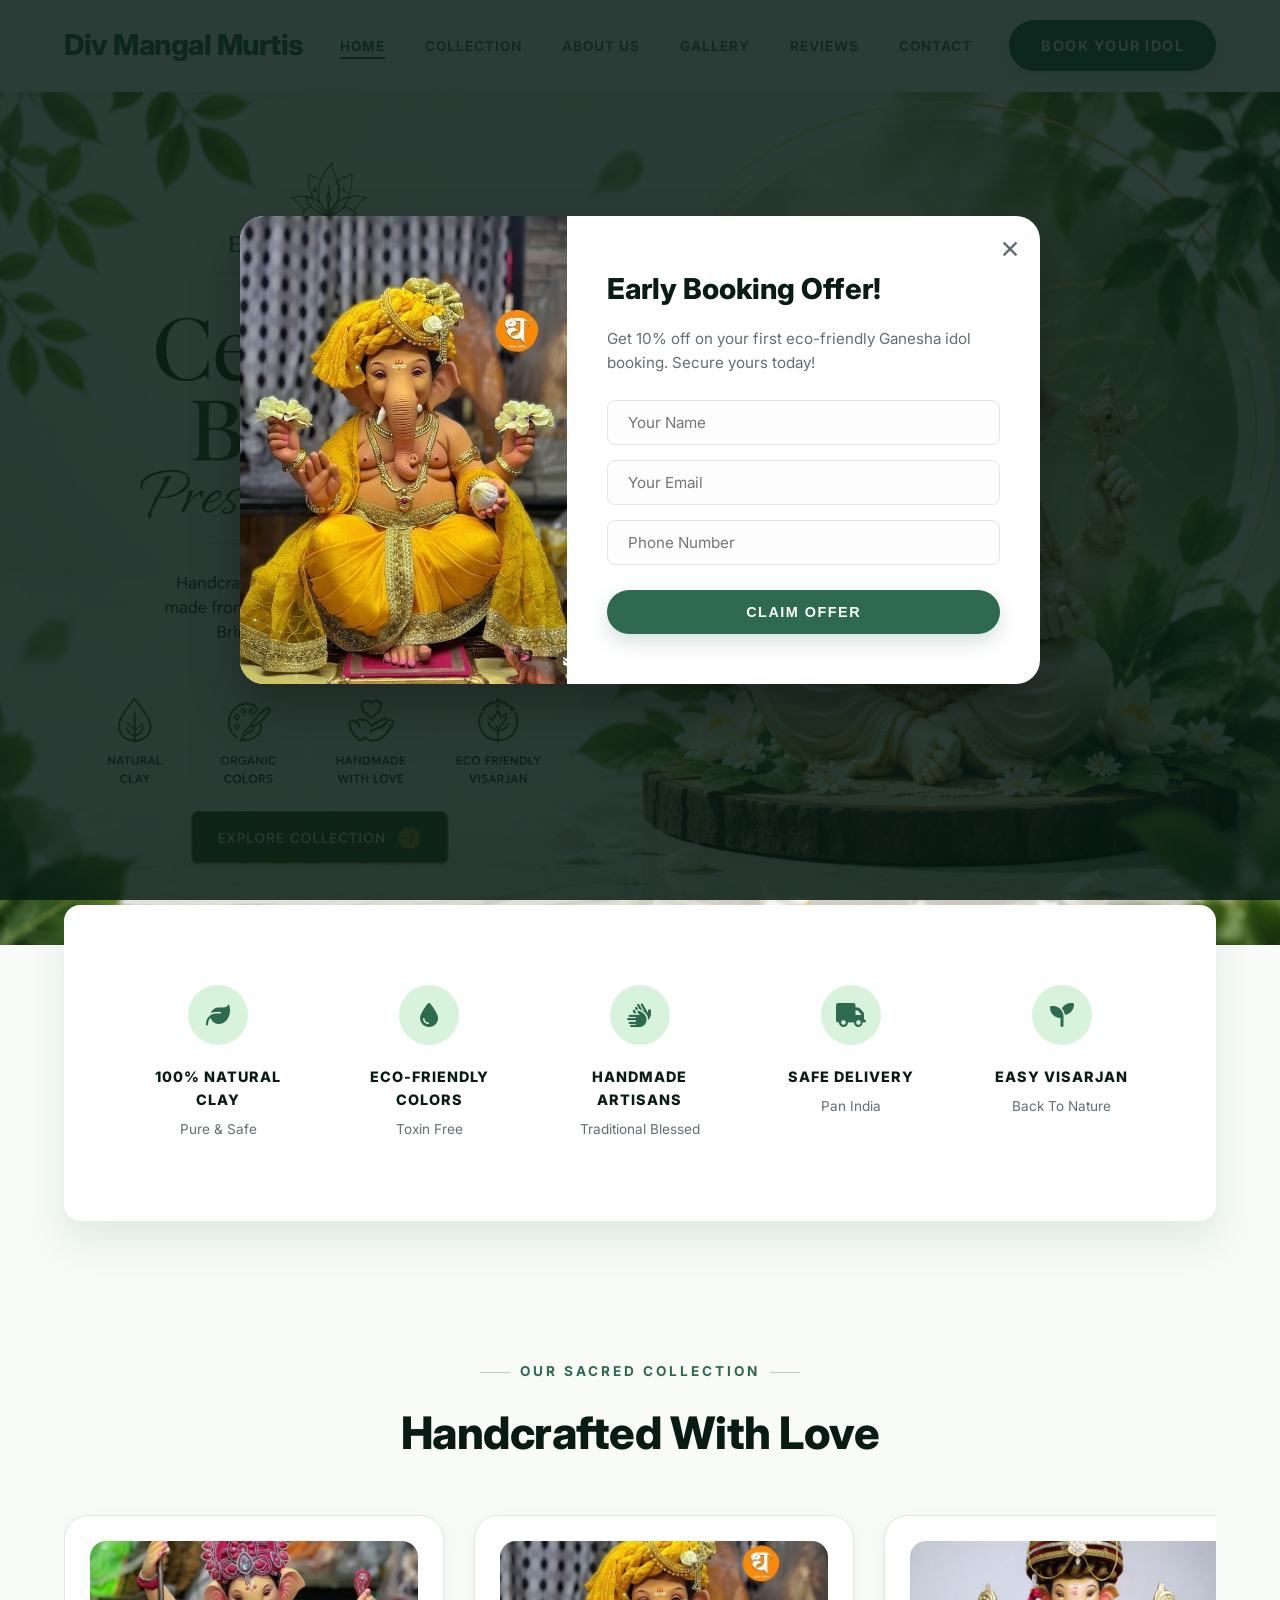
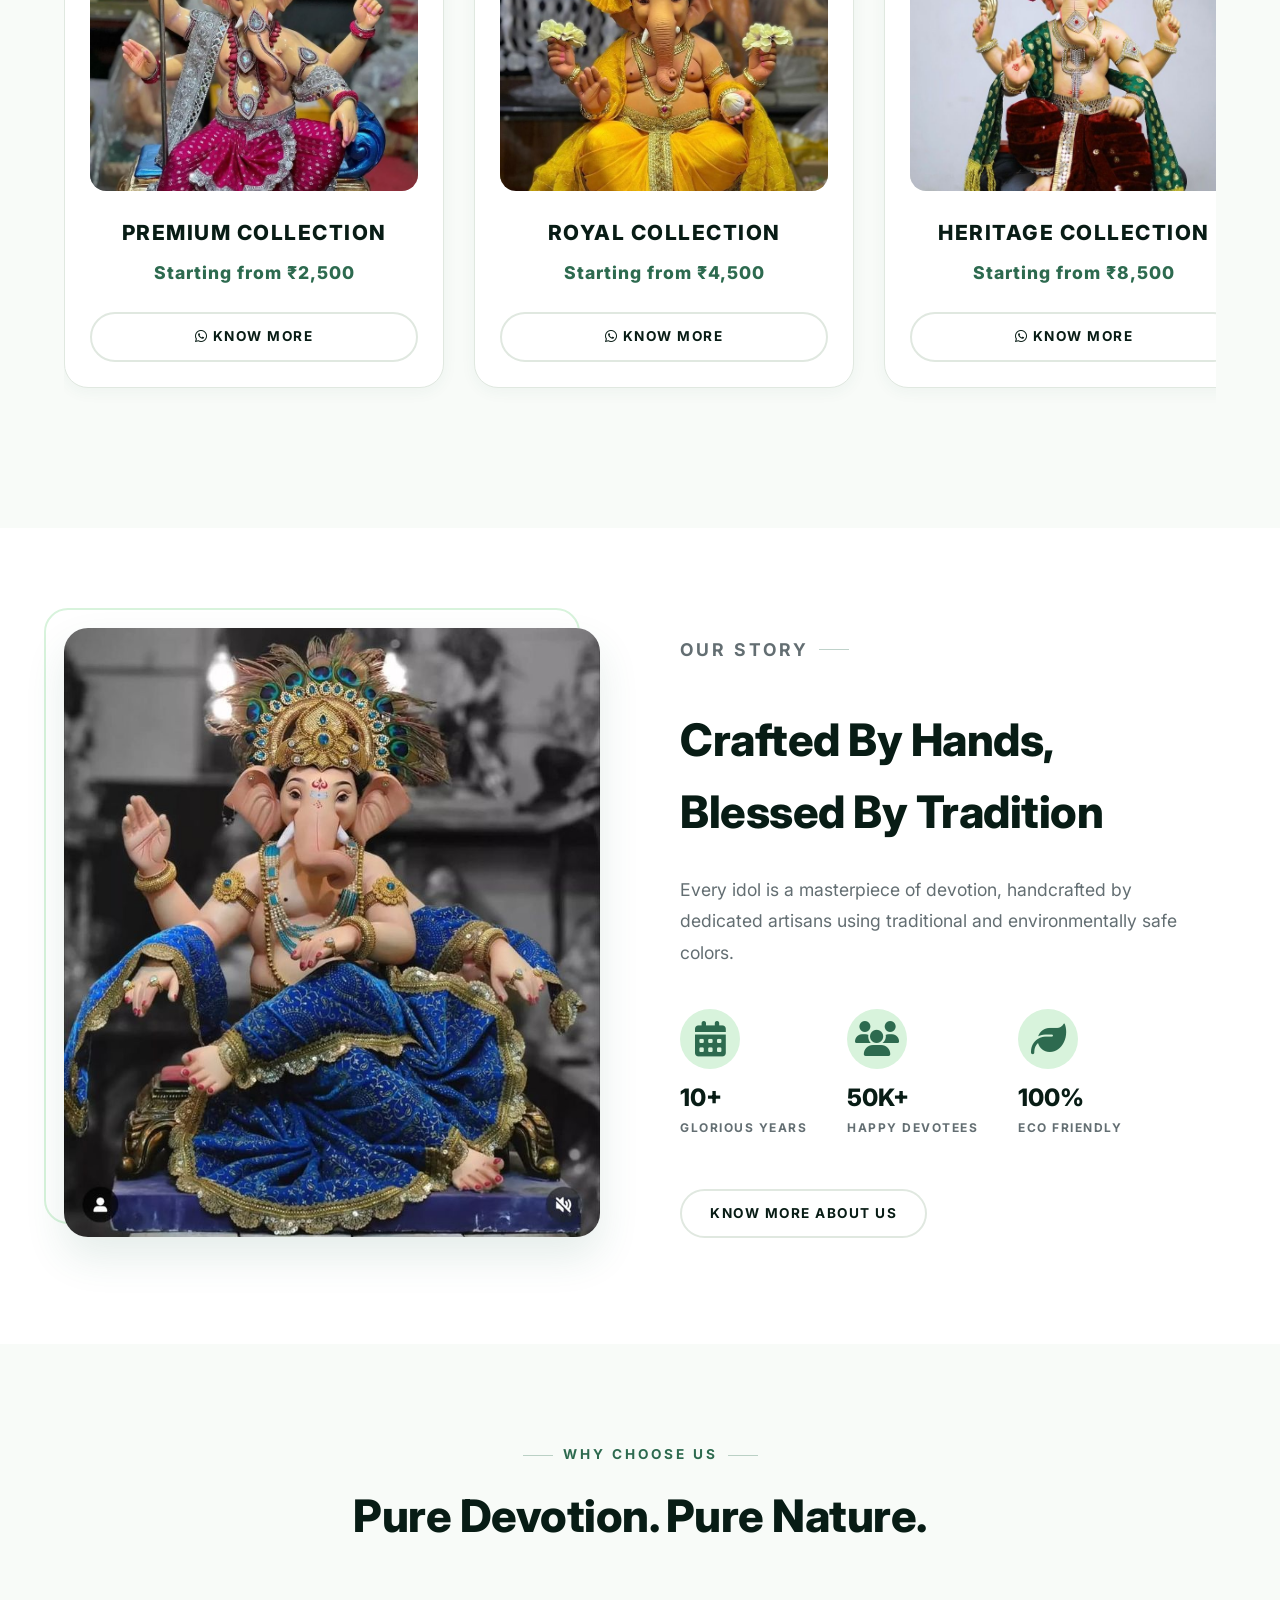
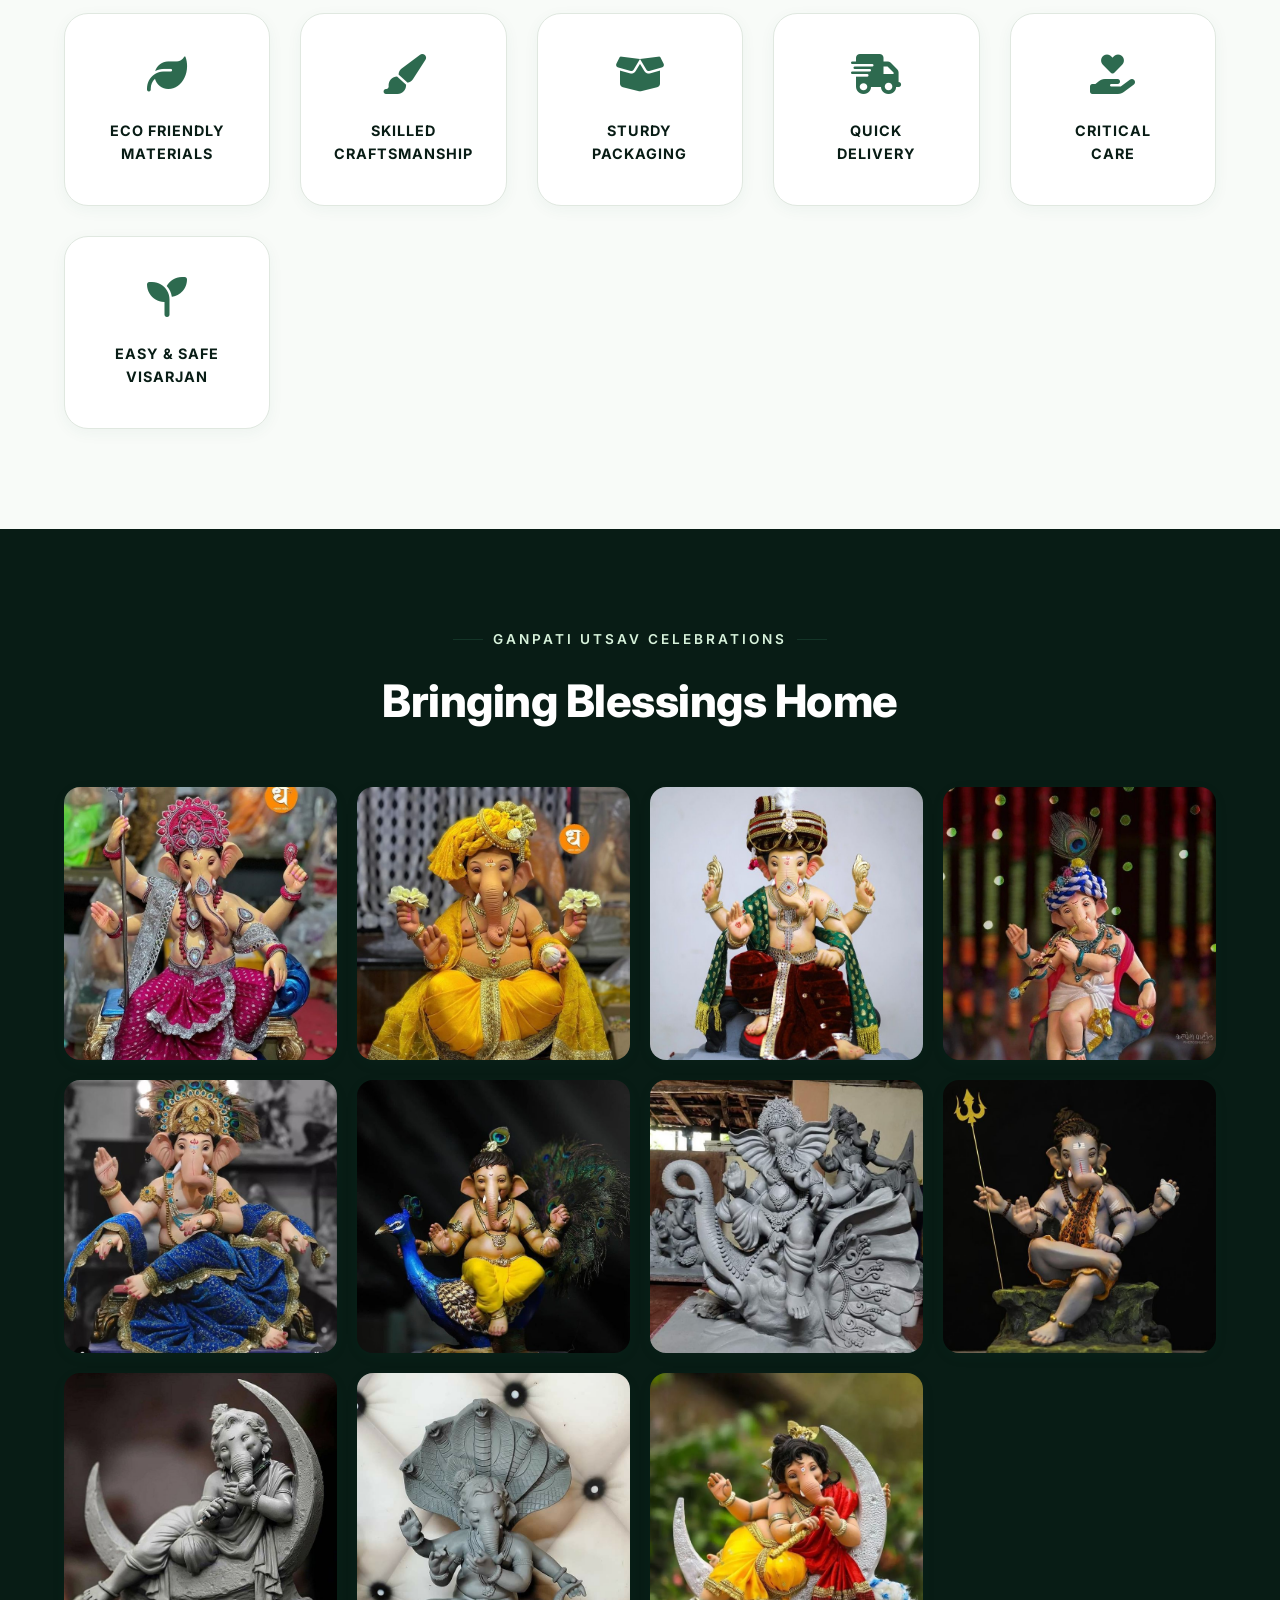
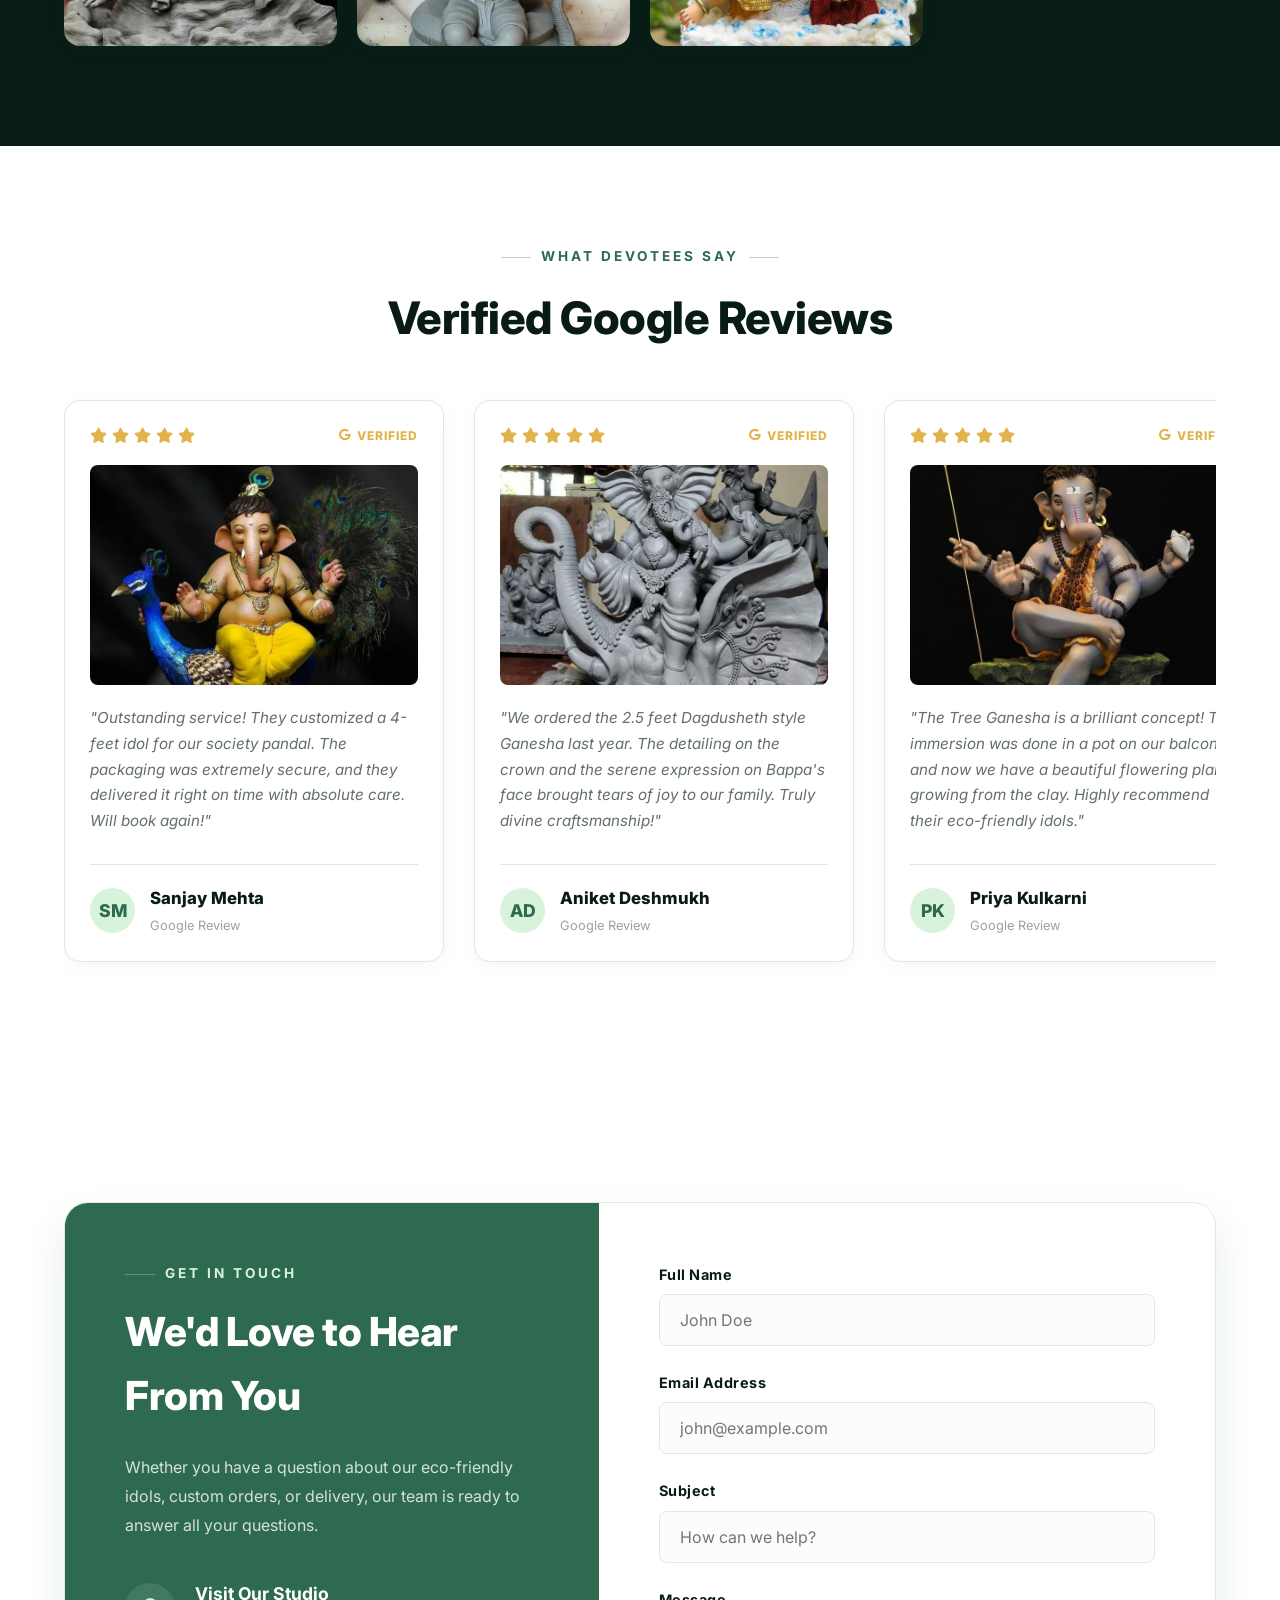
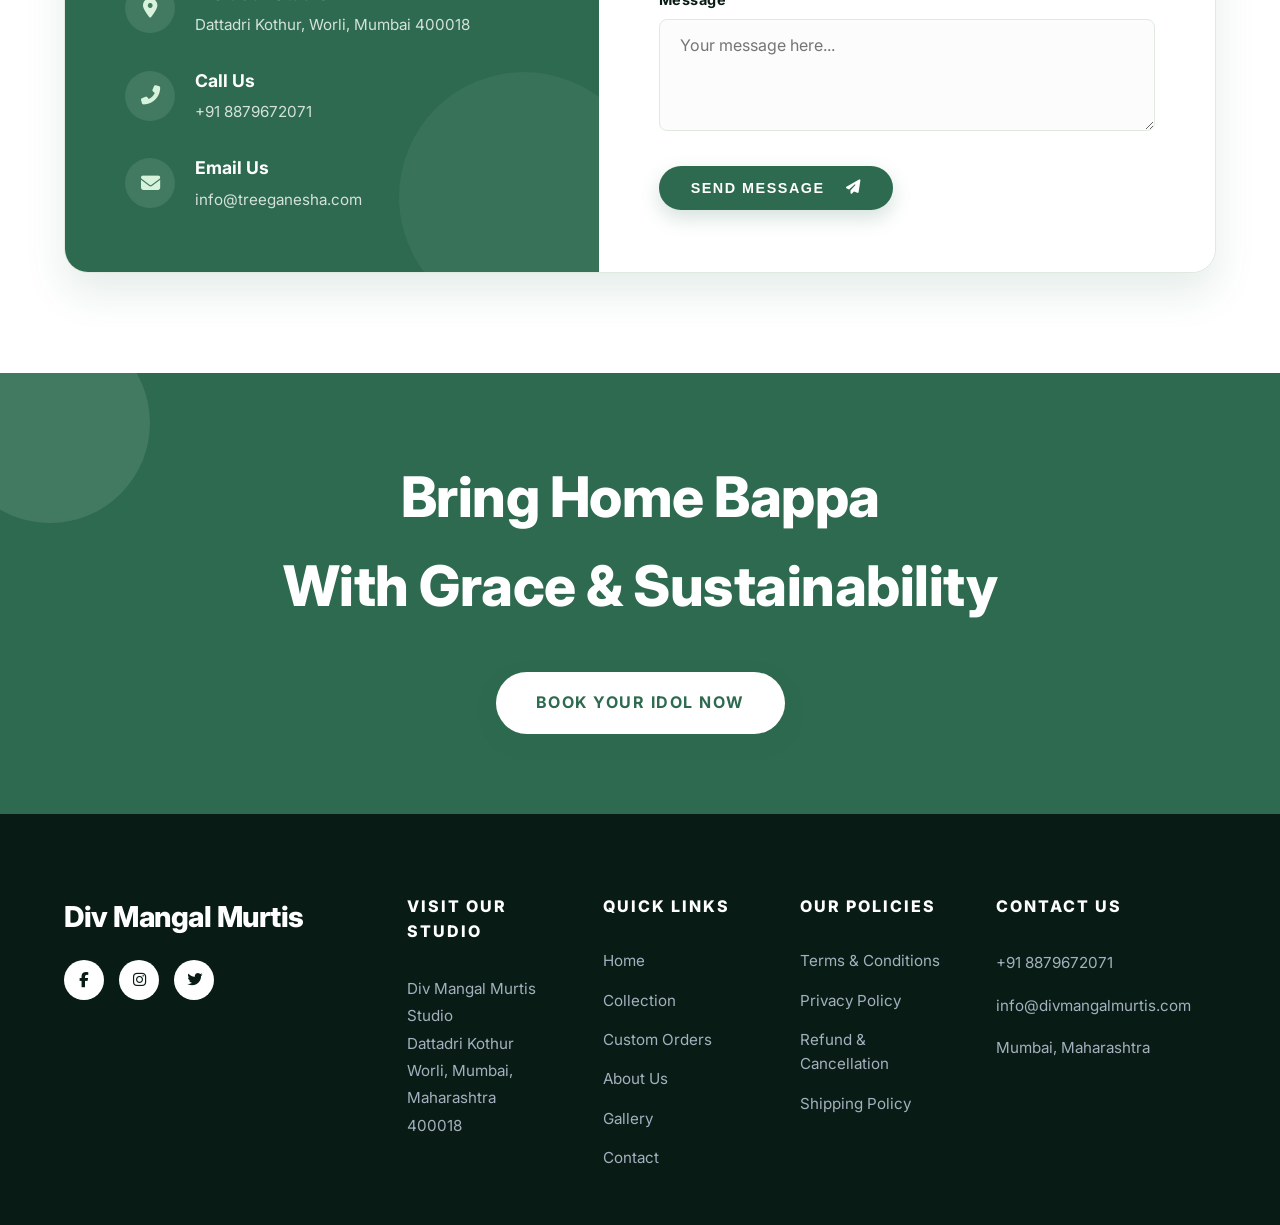
==== commit a17d286b: "Update UI styles and functionalities for Div Mangal Murtis" ====
--- a/index.html
+++ b/index.html
@@ -1,1275 +1,506 @@
-
 <!DOCTYPE html>
-
-<!--[if lt IE 7 ]> <html lang="en" id="top" class="no-js ie6"> <![endif]-->
-<!--[if IE 7 ]>    <html lang="en" id="top" class="no-js ie7"> <![endif]-->
-<!--[if IE 8 ]>    <html lang="en" id="top" class="no-js ie8"> <![endif]-->
-<!--[if IE 9 ]>    <html lang="en" id="top" class="no-js ie9"> <![endif]-->
-<!--[if (gt IE 9)|!(IE)]><!--> <html lang="en" id="top" class="no-js"> <!--<![endif]-->
-
+<html lang="en">
 <head>
-<meta http-equiv="Content-Type" content="text/html; charset=utf-8" />
-<title>Official Tree Ganesha - Buy Eco Friendly Ganesha Idols Online | Seed Ganesh | Plantable Ganesha | Eco friendly Ganpati</title>
-<meta name="description" content="Celebrate eco-friendly Ganesh Chaturthi by bringing home an eco-friendly murti that turns into a tree after the visarjan. Tree Ganesha is also known as Plant Ganesha. So, Buy online an eco-friendly Ganesha murti" />
-<meta name="keywords" content="Eco friendly Ganesha,Ganesha, Ganesha,
-Online product, buy Eco- Friendly Ganesha, order Eco- Friendly Ganesha, booking Eco- Friendly idols, purchase,
-Tree Ganesha, #treeganesha, treeganesha, Tree, plant, seeds, 
-eco friendly ganpati online,
-buy clay ganesh,Ganesh murti,
-Mumbai, Pune, Lower Parel, India
-Ganesha idols, Mumbai Ganesha,
-Order Eco-Friendly Ganesh Murti
-Clay Idol, Shadu Ganpati
-environment friendly idol, environment ganesha, ganpathi,
-reduce pollution ganesha,
-Dissolves in water, immersed,
-Lord Ganesh, 
-soil, red soli, fertilizer, pot
-organic, organic idol, organic ganesh, organic idol,
-Green ganesha, green idols, green festival, go green, go green ganesha,
-Ganesh Festival, Lokmanya Balagangadhar Tilak,
-Sarvajanik Ganesh Festival, ecological system,
-Dattadri kothur, kothur, Datta, #dattadri, #kothur, 
-Innovative ganesh, Creative idol, campaign,
-Murti, idol, clay, statue, 
-Mother Nature, nature idol, nature ganesha,  
-Dia Mirza, the quint,
-olive crown awards, DNA newspaper, Times of india awards,
-" />
-<meta name="robots" content="INDEX,FOLLOW" />
-<link rel="icon" href="images/logo/fevicon.png" type="image/x-icon" />
-<link rel="shortcut icon" href="images/logo/fevicon.png" type="image/x-icon" />
-<!--[if lt IE 7]>
-<script type="text/javascript">
-//<![CDATA[
-    var BLANK_URL = 'https://www.treeganesha.com/js/blank.html';
-    var BLANK_IMG = 'https://www.treeganesha.com/js/spacer.gif';
-//]]>
-</script>
-<![endif]-->
-<link rel="stylesheet" type="text/css" href="https://www.treeganesha.com/skin/frontend/base/default/css/magebird_popup/style_v148.css" media="all" />
-<link rel="stylesheet" type="text/css" href="https://www.treeganesha.com/skin/frontend/base/default/css/magestore/bannerslider/popup.css" media="all" />
-<link rel="stylesheet" type="text/css" href="https://www.treeganesha.com/skin/frontend/rwd/treeganesha/css/colorbox.css" media="all" />
-<link rel="stylesheet" type="text/css" href="https://www.treeganesha.com/skin/frontend/rwd/treeganesha/css/owl.carousel.min.css" media="all" />
-<link rel="stylesheet" type="text/css" href="https://www.treeganesha.com/skin/frontend/rwd/treeganesha/css/owl.theme.default.min.css" media="all" />
-<link rel="stylesheet" type="text/css" href="https://www.treeganesha.com/skin/frontend/rwd/treeganesha/css/magnific-popup.css" media="all" />
-<script type="text/javascript" src="https://www.treeganesha.com/js/prototype/prototype.js"></script>
-<script type="text/javascript" src="https://www.treeganesha.com/js/lib/jquery/jquery-1.12.1.min.js"></script>
-<script type="text/javascript" src="https://www.treeganesha.com/js/lib/jquery/noconflict.js"></script>
-<script type="text/javascript" src="https://www.treeganesha.com/js/lib/ccard.js"></script>
-<script type="text/javascript" src="https://www.treeganesha.com/js/prototype/validation.js"></script>
-<script type="text/javascript" src="https://www.treeganesha.com/js/scriptaculous/builder.js"></script>
-<script type="text/javascript" src="https://www.treeganesha.com/js/scriptaculous/effects.js"></script>
-<script type="text/javascript" src="https://www.treeganesha.com/js/scriptaculous/dragdrop.js"></script>
-<script type="text/javascript" src="https://www.treeganesha.com/js/scriptaculous/controls.js"></script>
-<script type="text/javascript" src="https://www.treeganesha.com/js/scriptaculous/slider.js"></script>
-<script type="text/javascript" src="https://www.treeganesha.com/js/varien/js.js"></script>
-<script type="text/javascript" src="https://www.treeganesha.com/js/varien/form.js"></script>
-<script type="text/javascript" src="https://www.treeganesha.com/js/mage/translate.js"></script>
-<script type="text/javascript" src="https://www.treeganesha.com/js/mage/cookies.js"></script>
-<script type="text/javascript" src="https://www.treeganesha.com/js/iwd/all/iwd-jquery-2.1.3.min.js"></script>
-<script type="text/javascript" src="https://www.treeganesha.com/js/iwd/all/modal.js"></script>
-<script type="text/javascript" src="https://www.treeganesha.com/js/magestore/bannerslider/lightbox.js"></script>
-<script type="text/javascript" src="https://www.treeganesha.com/skin/frontend/rwd/default/js/lib/modernizr.custom.min.js"></script>
-<script type="text/javascript" src="https://www.treeganesha.com/skin/frontend/rwd/default/js/lib/selectivizr.js"></script>
-<script type="text/javascript" src="https://www.treeganesha.com/skin/frontend/rwd/default/js/lib/matchMedia.js"></script>
-<script type="text/javascript" src="https://www.treeganesha.com/skin/frontend/rwd/default/js/lib/matchMedia.addListener.js"></script>
-<script type="text/javascript" src="https://www.treeganesha.com/skin/frontend/rwd/default/js/lib/enquire.js"></script>
-<script type="text/javascript" src="https://www.treeganesha.com/skin/frontend/rwd/default/js/app.js"></script>
-<script type="text/javascript" src="https://www.treeganesha.com/skin/frontend/rwd/default/js/lib/jquery.cycle2.min.js"></script>
-<script type="text/javascript" src="https://www.treeganesha.com/skin/frontend/rwd/default/js/lib/jquery.cycle2.swipe.min.js"></script>
-<script type="text/javascript" src="https://www.treeganesha.com/skin/frontend/rwd/default/js/slideshow.js"></script>
-<script type="text/javascript" src="https://www.treeganesha.com/skin/frontend/rwd/default/js/lib/imagesloaded.js"></script>
-<script type="text/javascript" src="https://www.treeganesha.com/skin/frontend/rwd/default/js/minicart.js"></script>
-<script type="text/javascript" src="https://www.treeganesha.com/skin/frontend/rwd/treeganesha/js/custom.js"></script>
-<script type="text/javascript" src="https://www.treeganesha.com/skin/frontend/rwd/treeganesha/js/jquery.colorbox-min.js"></script>
-<script type="text/javascript" src="https://www.treeganesha.com/skin/frontend/rwd/treeganesha/js/owl.carousel.min.js"></script>
-<script type="text/javascript" src="https://www.treeganesha.com/skin/frontend/rwd/treeganesha/js/jquery.magnific-popup.min.js"></script>
-<link rel="stylesheet" href="//fonts.googleapis.com/css2?family=Inter:opsz,wght@14..32,100..900" />
-<!--[if  (lte IE 8) & (!IEMobile)]>
-<link rel="stylesheet" type="text/css" href="https://www.treeganesha.com/skin/frontend/rwd/default/css/styles-ie8.css" media="all" />
-<link rel="stylesheet" type="text/css" href="https://www.treeganesha.com/skin/frontend/rwd/default/css/madisonisland-ie8.css" media="all" />
-<![endif]-->
-<!--[if (gte IE 9) | (IEMobile)]><!-->
-<link rel="stylesheet" type="text/css" href="https://www.treeganesha.com/skin/frontend/rwd/treeganesha/css/styles.css" media="all" />
-<link rel="stylesheet" type="text/css" href="https://www.treeganesha.com/skin/frontend/rwd/default/css/madisonisland.css" media="all" />
-<!--<![endif]-->
-
-<script type="text/javascript">
-//<![CDATA[
-Mage.Cookies.path     = '/';
-Mage.Cookies.domain   = '.www.treeganesha.com';
-//]]>
-</script>
-<meta name="viewport" content="initial-scale=1.0, width=device-width" />
-
-<script type="text/javascript">
-//<![CDATA[
-optionalZipCountries = ["HK","IE","MO","PA"];
-//]]>
-</script>
-<!-- AddThis Smart Layers BEGIN -->
-<script type='text/javascript' src='https://s7.addthis.com/js/300/addthis_widget.js#pubid=xa-525fbbd6215b4f1a'></script>
-<script type='text/javascript'>
-	var addthis_product='mag-sp-2.1.0';
-	addthis.layers({
-		'theme' : 'transparent'
-		,'follow' : {
-			'services' : [
-			]
-		}
-		,'whatsnext' : {}
-		,'recommended' : {
-			'title': 'Recommended for you:'
-		}
-	});
-</script>
-<!-- AddThis Smart Layers ENDS -->
-<style>.at-share-close-control .at4-arrow {float: right !important;}</style>
-        <!-- Google Analytics -->
-    <script>
-        (function(i,s,o,g,r,a,m){i['GoogleAnalyticsObject']=r;i[r]=i[r]||function(){
-            (i[r].q=i[r].q||[]).push(arguments)},i[r].l=1*new Date();a=s.createElement(o),
-            m=s.getElementsByTagName(o)[0];a.async=1;a.src=g;m.parentNode.insertBefore(a,m)
-        })(window,document,'script','//www.google-analytics.com/analytics.js','ga');
-
-        ga('create', 'UA-80005991-1','auto');
+    <meta charset="UTF-8">
+    <meta name="viewport" content="width=device-width, initial-scale=1.0">
+    <title>Eco-Friendly Ganesha Idols</title>
+    <link rel="stylesheet" href="style.css">
+    <link href="https://fonts.googleapis.com/css2?family=Inter:wght@300;400;500;600;700;800&display=swap" rel="stylesheet">
+    <link rel="stylesheet" href="https://cdnjs.cloudflare.com/ajax/libs/font-awesome/6.4.0/css/all.min.css">
+</head>
+<body>
+
+    <!-- Header -->
+    <header class="header">
+        <div class="logo">
+            <a href="#home" style="text-decoration: none;">
+                <h2 class="org-name">Div Mangal Murtis</h2>
+            </a>
+        </div>
+        <div class="mobile-menu-toggle" id="mobile-menu-toggle">
+            <i class="fa fa-bars"></i>
+        </div>
+        <nav class="nav" id="nav-menu">
+            <ul>
+                <li><a href="#home" class="active">HOME</a></li>
+                <li><a href="#collection">COLLECTION</a></li>
+                <li><a href="#about">ABOUT US</a></li>
+                <li><a href="#gallery">GALLERY</a></li>
+                <li><a href="#reviews">REVIEWS</a></li>
+                <li><a href="#contact-us">CONTACT</a></li>
+            </ul>
+        </nav>
+        <div class="header-right">
+            <a href="#" class="btn btn-primary">BOOK YOUR IDOL</a>
+        </div>
+    </header>
+
+    <!-- Hero Section -->
+    <section class="hero" id="home">
+        <div class="slider">
+            <div class="slides">
+                <div class="slide"><img src="images/banners/Banner1.png" alt="Banner 1"></div>
+                <div class="slide"><img src="images/banners/Banner2.png" alt="Banner 2"></div>
+                <div class="slide"><img src="images/banners/Banner3.png" alt="Banner 3"></div>
+            </div>
+        </div>
+    </section>
+
+    <!-- Features Row -->
+    <section class="features-row">
+        <div class="feature-item">
+            <i class="fa fa-leaf"></i>
+            <h4>100% NATURAL CLAY</h4>
+            <p>Pure & Safe</p>
+        </div>
+        <div class="feature-item">
+            <i class="fa fa-tint"></i>
+            <h4>ECO-FRIENDLY COLORS</h4>
+            <p>Toxin Free</p>
+        </div>
+        <div class="feature-item">
+            <i class="fa fa-hands"></i>
+            <h4>HANDMADE ARTISANS</h4>
+            <p>Traditional Blessed</p>
+        </div>
+        <div class="feature-item">
+            <i class="fa fa-truck"></i>
+            <h4>SAFE DELIVERY</h4>
+            <p>Pan India</p>
+        </div>
+        <div class="feature-item">
+            <i class="fa fa-seedling"></i>
+            <h4>EASY VISARJAN</h4>
+            <p>Back To Nature</p>
+        </div>
+    </section>
+
+    <!-- Collection Section -->
+    <section class="collection" id="collection">
+        <p class="section-subtitle">OUR SACRED COLLECTION</p>
+        <h2 class="section-title">Handcrafted With Love</h2>
+        <div class="collection-wrapper">
+            <div class="collection-track">
+                
+                <!-- SET 1 -->
+                <div class="collection-card">
+                    <div class="card-img"><img src="images/gallery/gallery-1.jpg" alt="Premium Idol"></div>
+                    <h4>PREMIUM COLLECTION</h4>
+                    <p class="sizes price">Starting from ₹2,500</p>
+                    <a href="https://wa.me/918879672071" target="_blank" class="btn-outline"><i class="fab fa-whatsapp"></i> KNOW MORE</a>
+                </div>
+                <div class="collection-card">
+                    <div class="card-img"><img src="images/gallery/gallery-2.jpg" alt="Royal Idol"></div>
+                    <h4>ROYAL COLLECTION</h4>
+                    <p class="sizes price">Starting from ₹4,500</p>
+                    <a href="https://wa.me/918879672071" target="_blank" class="btn-outline"><i class="fab fa-whatsapp"></i> KNOW MORE</a>
+                </div>
+                <div class="collection-card">
+                    <div class="card-img"><img src="images/gallery/gallery-3.jpg" alt="Heritage Idol"></div>
+                    <h4>HERITAGE COLLECTION</h4>
+                    <p class="sizes price">Starting from ₹8,500</p>
+                    <a href="https://wa.me/918879672071" target="_blank" class="btn-outline"><i class="fab fa-whatsapp"></i> KNOW MORE</a>
+                </div>
+                <div class="collection-card">
+                    <div class="card-img"><img src="images/gallery/gallery-4.jpg" alt="Divine Idol"></div>
+                    <h4>DIVINE COLLECTION</h4>
+                    <p class="sizes price">Starting from ₹12,000</p>
+                    <a href="https://wa.me/918879672071" target="_blank" class="btn-outline"><i class="fab fa-whatsapp"></i> KNOW MORE</a>
+                </div>
+
+                <!-- SET 2 (Duplicate for sliding) -->
+                <div class="collection-card">
+                    <div class="card-img"><img src="images/gallery/gallery-1.jpg" alt="Premium Idol"></div>
+                    <h4>PREMIUM COLLECTION</h4>
+                    <p class="sizes price">Starting from ₹2,500</p>
+                    <a href="https://wa.me/918879672071" target="_blank" class="btn-outline"><i class="fab fa-whatsapp"></i> KNOW MORE</a>
+                </div>
+                <div class="collection-card">
+                    <div class="card-img"><img src="images/gallery/gallery-2.jpg" alt="Royal Idol"></div>
+                    <h4>ROYAL COLLECTION</h4>
+                    <p class="sizes price">Starting from ₹4,500</p>
+                    <a href="https://wa.me/918879672071" target="_blank" class="btn-outline"><i class="fab fa-whatsapp"></i> KNOW MORE</a>
+                </div>
+                <div class="collection-card">
+                    <div class="card-img"><img src="images/gallery/gallery-3.jpg" alt="Heritage Idol"></div>
+                    <h4>HERITAGE COLLECTION</h4>
+                    <p class="sizes price">Starting from ₹8,500</p>
+                    <a href="https://wa.me/918879672071" target="_blank" class="btn-outline"><i class="fab fa-whatsapp"></i> KNOW MORE</a>
+                </div>
+                <div class="collection-card">
+                    <div class="card-img"><img src="images/gallery/gallery-4.jpg" alt="Divine Idol"></div>
+                    <h4>DIVINE COLLECTION</h4>
+                    <p class="sizes price">Starting from ₹12,000</p>
+                    <a href="https://wa.me/918879672071" target="_blank" class="btn-outline"><i class="fab fa-whatsapp"></i> KNOW MORE</a>
+                </div>
+
+            </div>
+        </div>
+    </section>
+
+    <!-- Our Story Section -->
+    <section class="our-story" id="about">
+        <div class="story-image">
+            <img src="images/gallery/gallery-5.jpg" alt="Artisan">
+        </div>
+        <div class="story-content">
+            <p class="section-subtitle">OUR STORY</p>
+            <h2 class="section-title">Crafted By Hands,<br>Blessed By Tradition</h2>
+            <p>Every idol is a masterpiece of devotion, handcrafted by dedicated artisans using traditional and environmentally safe colors.</p>
+            <div class="stats">
+                <div class="stat">
+                    <i class="fa fa-calendar-alt"></i>
+                    <div>
+                        <h4>10+</h4>
+                        <p>GLORIOUS YEARS</p>
+                    </div>
+                </div>
+                <div class="stat">
+                    <i class="fa fa-users"></i>
+                    <div>
+                        <h4>50K+</h4>
+                        <p>HAPPY DEVOTEES</p>
+                    </div>
+                </div>
+                <div class="stat">
+                    <i class="fa fa-leaf"></i>
+                    <div>
+                        <h4>100%</h4>
+                        <p>ECO FRIENDLY</p>
+                    </div>
+                </div>
+            </div>
+            <a href="#" class="btn-outline">KNOW MORE ABOUT US</a>
+        </div>
+    </section>
+
+    <!-- Why Choose Us -->
+    <section class="why-choose-us">
+        <p class="section-subtitle">WHY CHOOSE US</p>
+        <h2 class="section-title">Pure Devotion. Pure Nature.</h2>
+        <div class="reasons-grid">
+            <div class="reason">
+                <i class="fa fa-leaf"></i>
+                <p>ECO FRIENDLY<br>MATERIALS</p>
+            </div>
+            <div class="reason">
+                <i class="fa fa-paint-brush"></i>
+                <p>SKILLED<br>CRAFTSMANSHIP</p>
+            </div>
+            <div class="reason">
+                <i class="fa fa-box-open"></i>
+                <p>STURDY<br>PACKAGING</p>
+            </div>
+            <div class="reason">
+                <i class="fa fa-truck-fast"></i>
+                <p>QUICK<br>DELIVERY</p>
+            </div>
+            <div class="reason">
+                <i class="fa fa-hand-holding-heart"></i>
+                <p>CRITICAL<br>CARE</p>
+            </div>
+            <div class="reason">
+                <i class="fa fa-seedling"></i>
+                <p>EASY & SAFE<br>VISARJAN</p>
+            </div>
+        </div>
+    </section>
+
+    <!-- Gallery Section -->
+    <section class="gallery-section proper-gallery" id="gallery">
+        <div class="gallery-header">
+            <p class="section-subtitle">GANPATI UTSAV CELEBRATIONS</p>
+            <h2 class="section-title text-white">Bringing Blessings Home</h2>
+        </div>
+        <div class="gallery-grid">
+            <!-- 11 WhatsApp Images -->
+            <div class="gallery-item" onclick="openLightbox('images/gallery/gallery-1.jpg')">
+                <img src="images/gallery/gallery-1.jpg" alt="Gallery 1">
+            </div>
+            <div class="gallery-item" onclick="openLightbox('images/gallery/gallery-2.jpg')">
+                <img src="images/gallery/gallery-2.jpg" alt="Gallery 2">
+            </div>
+            <div class="gallery-item" onclick="openLightbox('images/gallery/gallery-3.jpg')">
+                <img src="images/gallery/gallery-3.jpg" alt="Gallery 3">
+            </div>
+            <div class="gallery-item" onclick="openLightbox('images/gallery/gallery-4.jpg')">
+                <img src="images/gallery/gallery-4.jpg" alt="Gallery 4">
+            </div>
+            <div class="gallery-item" onclick="openLightbox('images/gallery/gallery-5.jpg')">
+                <img src="images/gallery/gallery-5.jpg" alt="Gallery 5">
+            </div>
+            <div class="gallery-item" onclick="openLightbox('images/gallery/gallery-6.jpg')">
+                <img src="images/gallery/gallery-6.jpg" alt="Gallery 6">
+            </div>
+            <div class="gallery-item" onclick="openLightbox('images/gallery/gallery-7.jpg')">
+                <img src="images/gallery/gallery-7.jpg" alt="Gallery 7">
+            </div>
+            <div class="gallery-item" onclick="openLightbox('images/gallery/gallery-8.jpg')">
+                <img src="images/gallery/gallery-8.jpg" alt="Gallery 8">
+            </div>
+            <div class="gallery-item" onclick="openLightbox('images/gallery/gallery-9.jpg')">
+                <img src="images/gallery/gallery-9.jpg" alt="Gallery 9">
+            </div>
+            <div class="gallery-item" onclick="openLightbox('images/gallery/gallery-10.jpg')">
+                <img src="images/gallery/gallery-10.jpg" alt="Gallery 10">
+            </div>
+            <div class="gallery-item" onclick="openLightbox('images/gallery/gallery-11.jpg')">
+                <img src="images/gallery/gallery-11.jpg" alt="Gallery 11">
+            </div>
+        </div>
+    </section>
+
+    <!-- Lightbox Modal -->
+    <div id="lightbox" class="lightbox" onclick="closeLightbox(event)">
+        <span class="close-lightbox" onclick="closeLightbox(event)">&times;</span>
+        <img class="lightbox-content" id="lightbox-img">
+    </div>
+
+    <!-- Testimonials Section -->
+    <section class="testimonials" id="reviews">
+        <p class="section-subtitle">WHAT DEVOTEES SAY</p>
+        <h2 class="section-title">Verified Google Reviews</h2>
         
-                        ga('send', 'pageview', '');
-        
-    </script>
-        <!-- End Google Analytics -->
-
-<!-- Google Data Layer by MagePal-->
-<script>
-window.dataLayer = window.dataLayer || [];
-dataLayer.push({"pageType":"cms_index_index","list":"other","customer":{"isLoggedIn":false},"cart":{"hasItems":false},"ecommerce":{"currencyCode":"INR"}});
-
-</script>
-<!-- Google Data Layer by MagePal-->
-<!-- Google Tag Manager by MagePal (head) -->
-<script>(function(w,d,s,l,i){w[l]=w[l]||[];w[l].push({'gtm.start':
-        new Date().getTime(),event:'gtm.js'});var f=d.getElementsByTagName(s)[0],
-        j=d.createElement(s),dl=l!='dataLayer'?'&l='+l:'';j.async=true;j.src=
-        '//www.googletagmanager.com/gtm.js?id='+i+dl;f.parentNode.insertBefore(j,f);
-    })(window,document,'script','dataLayer','GTM-PCNXHCN');</script>
-<!-- End Google Tag Manager by MagePal (head) -->
-
-
-<script type="text/javascript" po_cmp_ignore>
-//<![CDATA[
-var mbPopupParams = {"storeId":"1","previewId":0,"templateId":0,"popupPageId":1,"filterId":0,"isAjax":"1","page":"0","requestType":"3","rootUrl":"https:\/\/www.treeganesha.com\/","baseUrl":"https%3A%2F%2Fwww.treeganesha.com%2F","ajaxAsync":"true","doGaTracking":"true","doMousetracking":"0","bc":"INR","cc":"INR","cs":"\u20b9","cf":"\u20b91.00","customParams":""};
-
-//]]>
-</script>
-<script type="text/javascript">//<![CDATA[
-        var Translator = new Translate([]);
-        //]]></script><meta name="google-site-verification" content="qivhqu-a-vaMvEHoR26_H2ZAz0Y7Sx6NS5Y4sJ6FwCg" />
-<!-- Start of treeganesha Zendesk Widget script -->
-<script id="ze-snippet" src="https://static.zdassets.com/ekr/snippet.js?key=d25ffc02-397f-432f-8bdf-19d845459eac"> </script>
-<!-- End of treeganesha Zendesk Widget script -->
-
-<meta name="facebook-domain-verification" content="j5zxicmw4s3hgfvtugd5b87ny5vx3c" /><link rel="stylesheet" href="style.css" />
-</head>
-<body class=" cms-index-index cms-home">
-    <!-- Google Tag Manager (noscript) -->
-<noscript><iframe src="https://www.googletagmanager.com/ns.html?id=GTM-PCNXHCN"
-height="0" width="0" style="display:none;visibility:hidden"></iframe></noscript>
-<!-- End Google Tag Manager (noscript) -->
-
-
-<!-- Google Tag Manager by MagePal (noscript)-->
-<noscript><iframe src="//www.googletagmanager.com/ns.html?id=GTM-PCNXHCN"
-height="0" width="0" style="display:none;visibility:hidden"></iframe></noscript>
-<!-- End Google Tag Manager by MagePal noscript)--><div class="wrapper">
-        <noscript>
-        <div class="global-site-notice noscript">
-            <div class="notice-inner">
-                <p>
-                    <strong>JavaScript seems to be disabled in your browser.</strong><br />
-                    You must have JavaScript enabled in your browser to utilize the functionality of this website.                </p>
-            </div>
-        </div>
-    </noscript>
-    <div class="page">
-         
-<!-- <div class="header-language-background">
-    <div class="header-language-container">
-        <div class="store-language-container">
-                    </div>
-
-        
-        <p class="welcome-msg"> </p>
+        <div class="testimonial-wrapper">
+            <div class="testimonial-track">
+                
+                <!-- SET 1 (4 Unique Cards) -->
+                <div class="testimonial-card">
+                    <div class="card-header">
+                        <div class="stars"><i class="fa fa-star"></i><i class="fa fa-star"></i><i class="fa fa-star"></i><i class="fa fa-star"></i><i class="fa fa-star"></i></div>
+                        <div class="verified"><i class="fab fa-google"></i> VERIFIED</div>
+                    </div>
+                    <div class="card-image"><img src="images/gallery/gallery-6.jpg" alt="Review Image"></div>
+                    <p class="quote-text">"Outstanding service! They customized a 4-feet idol for our society pandal. The packaging was extremely secure, and they delivered it right on time with absolute care. Will book again!"</p>
+                    <div class="card-footer">
+                        <div class="avatar">SM</div>
+                        <div class="author-info"><h4>Sanjay Mehta</h4><p>Google Review</p></div>
+                    </div>
+                </div>
+
+                <div class="testimonial-card">
+                    <div class="card-header">
+                        <div class="stars"><i class="fa fa-star"></i><i class="fa fa-star"></i><i class="fa fa-star"></i><i class="fa fa-star"></i><i class="fa fa-star"></i></div>
+                        <div class="verified"><i class="fab fa-google"></i> VERIFIED</div>
+                    </div>
+                    <div class="card-image"><img src="images/gallery/gallery-7.jpg" alt="Review Image"></div>
+                    <p class="quote-text">"We ordered the 2.5 feet Dagdusheth style Ganesha last year. The detailing on the crown and the serene expression on Bappa's face brought tears of joy to our family. Truly divine craftsmanship!"</p>
+                    <div class="card-footer">
+                        <div class="avatar">AD</div>
+                        <div class="author-info"><h4>Aniket Deshmukh</h4><p>Google Review</p></div>
+                    </div>
+                </div>
+
+                <div class="testimonial-card">
+                    <div class="card-header">
+                        <div class="stars"><i class="fa fa-star"></i><i class="fa fa-star"></i><i class="fa fa-star"></i><i class="fa fa-star"></i><i class="fa fa-star"></i></div>
+                        <div class="verified"><i class="fab fa-google"></i> VERIFIED</div>
+                    </div>
+                    <div class="card-image"><img src="images/gallery/gallery-8.jpg" alt="Review Image"></div>
+                    <p class="quote-text">"The Tree Ganesha is a brilliant concept! The immersion was done in a pot on our balcony, and now we have a beautiful flowering plant growing from the clay. Highly recommend their eco-friendly idols."</p>
+                    <div class="card-footer">
+                        <div class="avatar">PK</div>
+                        <div class="author-info"><h4>Priya Kulkarni</h4><p>Google Review</p></div>
+                    </div>
+                </div>
+
+                <div class="testimonial-card">
+                    <div class="card-header">
+                        <div class="stars"><i class="fa fa-star"></i><i class="fa fa-star"></i><i class="fa fa-star"></i><i class="fa fa-star"></i><i class="fa fa-star"></i></div>
+                        <div class="verified"><i class="fab fa-google"></i> VERIFIED</div>
+                    </div>
+                    <div class="card-image"><img src="images/gallery/gallery-9.jpg" alt="Review Image"></div>
+                    <p class="quote-text">"First time buying an eco-friendly idol and I'm totally impressed. The pure natural clay feels so authentic and the safe delivery was a huge plus for us. Visarjan was super easy!"</p>
+                    <div class="card-footer">
+                        <div class="avatar">RJ</div>
+                        <div class="author-info"><h4>Rahul Joshi</h4><p>Google Review</p></div>
+                    </div>
+                </div>
+
+                <!-- SET 2 (Duplicate for Infinite Scroll) -->
+                <div class="testimonial-card">
+                    <div class="card-header">
+                        <div class="stars"><i class="fa fa-star"></i><i class="fa fa-star"></i><i class="fa fa-star"></i><i class="fa fa-star"></i><i class="fa fa-star"></i></div>
+                        <div class="verified"><i class="fab fa-google"></i> VERIFIED</div>
+                    </div>
+                    <div class="card-image"><img src="images/gallery/gallery-6.jpg" alt="Review Image"></div>
+                    <p class="quote-text">"Outstanding service! They customized a 4-feet idol for our society pandal. The packaging was extremely secure, and they delivered it right on time with absolute care. Will book again!"</p>
+                    <div class="card-footer">
+                        <div class="avatar">SM</div>
+                        <div class="author-info"><h4>Sanjay Mehta</h4><p>Google Review</p></div>
+                    </div>
+                </div>
+
+                <div class="testimonial-card">
+                    <div class="card-header">
+                        <div class="stars"><i class="fa fa-star"></i><i class="fa fa-star"></i><i class="fa fa-star"></i><i class="fa fa-star"></i><i class="fa fa-star"></i></div>
+                        <div class="verified"><i class="fab fa-google"></i> VERIFIED</div>
+                    </div>
+                    <div class="card-image"><img src="images/gallery/gallery-7.jpg" alt="Review Image"></div>
+                    <p class="quote-text">"We ordered the 2.5 feet Dagdusheth style Ganesha last year. The detailing on the crown and the serene expression on Bappa's face brought tears of joy to our family. Truly divine craftsmanship!"</p>
+                    <div class="card-footer">
+                        <div class="avatar">AD</div>
+                        <div class="author-info"><h4>Aniket Deshmukh</h4><p>Google Review</p></div>
+                    </div>
+                </div>
+
+                <div class="testimonial-card">
+                    <div class="card-header">
+                        <div class="stars"><i class="fa fa-star"></i><i class="fa fa-star"></i><i class="fa fa-star"></i><i class="fa fa-star"></i><i class="fa fa-star"></i></div>
+                        <div class="verified"><i class="fab fa-google"></i> VERIFIED</div>
+                    </div>
+                    <div class="card-image"><img src="images/gallery/gallery-8.jpg" alt="Review Image"></div>
+                    <p class="quote-text">"The Tree Ganesha is a brilliant concept! The immersion was done in a pot on our balcony, and now we have a beautiful flowering plant growing from the clay. Highly recommend their eco-friendly idols."</p>
+                    <div class="card-footer">
+                        <div class="avatar">PK</div>
+                        <div class="author-info"><h4>Priya Kulkarni</h4><p>Google Review</p></div>
+                    </div>
+                </div>
+
+                <div class="testimonial-card">
+                    <div class="card-header">
+                        <div class="stars"><i class="fa fa-star"></i><i class="fa fa-star"></i><i class="fa fa-star"></i><i class="fa fa-star"></i><i class="fa fa-star"></i></div>
+                        <div class="verified"><i class="fab fa-google"></i> VERIFIED</div>
+                    </div>
+                    <div class="card-image"><img src="images/gallery/gallery-9.jpg" alt="Review Image"></div>
+                    <p class="quote-text">"First time buying an eco-friendly idol and I'm totally impressed. The pure natural clay feels so authentic and the safe delivery was a huge plus for us. Visarjan was super easy!"</p>
+                    <div class="card-footer">
+                        <div class="avatar">RJ</div>
+                        <div class="author-info"><h4>Rahul Joshi</h4><p>Google Review</p></div>
+                    </div>
+                </div>
+
+            </div>
+        </div>
+    </section>
+
+    <!-- Contact Us Section -->
+    <section class="contact-section" id="contact-us">
+        <div class="contact-container">
+            <div class="contact-info">
+                <p class="section-subtitle">GET IN TOUCH</p>
+                <h2 class="section-title">We'd Love to Hear From You</h2>
+                <p class="contact-desc">Whether you have a question about our eco-friendly idols, custom orders, or delivery, our team is ready to answer all your questions.</p>
+                
+                <div class="contact-details">
+                    <div class="detail-item">
+                        <div class="detail-icon"><i class="fa fa-map-marker-alt"></i></div>
+                        <div>
+                            <h4>Visit Our Studio</h4>
+                            <p>Dattadri Kothur, Worli, Mumbai 400018</p>
+                        </div>
+                    </div>
+                    <div class="detail-item">
+                        <div class="detail-icon"><i class="fa fa-phone-alt"></i></div>
+                        <div>
+                            <h4>Call Us</h4>
+                            <p>+91 8879672071</p>
+                        </div>
+                    </div>
+                    <div class="detail-item">
+                        <div class="detail-icon"><i class="fa fa-envelope"></i></div>
+                        <div>
+                            <h4>Email Us</h4>
+                            <p>info@treeganesha.com</p>
+                        </div>
+                    </div>
+                </div>
+            </div>
+            
+            <div class="contact-form-wrapper">
+                <form class="contact-form">
+                    <div class="form-group">
+                        <label for="name">Full Name</label>
+                        <input type="text" id="name" placeholder="John Doe" required>
+                    </div>
+                    <div class="form-group">
+                        <label for="email">Email Address</label>
+                        <input type="email" id="email" placeholder="john@example.com" required>
+                    </div>
+                    <div class="form-group">
+                        <label for="subject">Subject</label>
+                        <input type="text" id="subject" placeholder="How can we help?">
+                    </div>
+                    <div class="form-group">
+                        <label for="message">Message</label>
+                        <textarea id="message" rows="4" placeholder="Your message here..." required></textarea>
+                    </div>
+                    <button type="submit" class="btn btn-primary btn-submit">SEND MESSAGE &nbsp; <i class="fa fa-paper-plane"></i></button>
+                </form>
+            </div>
+        </div>
+    </section>
+
+    <!-- Footer Call to Action -->
+    <section class="footer-cta">
+        <h2 class="section-title text-white">Bring Home Bappa<br>With Grace & Sustainability</h2>
+        <a href="#" class="btn btn-primary">BOOK YOUR IDOL NOW</a>
+    </section>
+
+    <!-- Footer -->
+    <footer class="footer">
+        <div class="footer-cols">
+            <div class="footer-col brand">
+                <h2 class="org-name" style="color: var(--white); margin-bottom: 20px;">Div Mangal Murtis</h2>
+                <div class="socials">
+                    <a href="#"><i class="fab fa-facebook-f"></i></a>
+                    <a href="#"><i class="fab fa-instagram"></i></a>
+                    <a href="#"><i class="fab fa-twitter"></i></a>
+                </div>
+            </div>
+            <div class="footer-col address">
+                <h4>VISIT OUR STUDIO</h4>
+                <p>Div Mangal Murtis Studio<br>Dattadri Kothur<br>Worli, Mumbai, Maharashtra 400018</p>
+            </div>
+            <div class="footer-col links">
+                <h4>QUICK LINKS</h4>
+                <ul>
+                    <li><a href="#">Home</a></li>
+                    <li><a href="#">Collection</a></li>
+                    <li><a href="#">Custom Orders</a></li>
+                    <li><a href="#">About Us</a></li>
+                    <li><a href="#">Gallery</a></li>
+                    <li><a href="#">Contact</a></li>
+                </ul>
+            </div>
+            <div class="footer-col policies">
+                <h4>OUR POLICIES</h4>
+                <ul>
+                    <li><a href="#">Terms & Conditions</a></li>
+                    <li><a href="#">Privacy Policy</a></li>
+                    <li><a href="#">Refund & Cancellation</a></li>
+                    <li><a href="#">Shipping Policy</a></li>
+                </ul>
+            </div>
+            <div class="footer-col contact">
+                <h4>CONTACT US</h4>
+                <p>+91 8879672071</p>
+                <p>info@divmangalmurtis.com</p>
+                <p>Mumbai, Maharashtra</p>
+            </div>
+        </div>
+    </footer>
+
+    <!-- Promotion Popup -->
+    <div id="promo-popup" class="popup-overlay">
+        <div class="popup-content">
+            <span class="close-popup" id="close-promo-popup">&times;</span>
+            <div class="popup-image">
+                <img src="images/gallery/gallery-2.jpg" alt="Premium Ganesha">
+            </div>
+            <div class="popup-form">
+                <h3>Early Booking Offer!</h3>
+                <p>Get 10% off on your first eco-friendly Ganesha idol booking. Secure yours today!</p>
+                <form onsubmit="event.preventDefault(); document.getElementById('close-promo-popup').click();">
+                    <input type="text" placeholder="Your Name" required>
+                    <input type="email" placeholder="Your Email" required>
+                    <input type="tel" placeholder="Phone Number" required>
+                    <button type="submit" class="btn btn-primary">CLAIM OFFER</button>
+                </form>
+            </div>
+        </div>
     </div>
-</div> -->
-
-<header id="header" class="page-header custom_full_width clearfix">
-    <div class="page-header-container">
-        <div class="wrapper2">
-        	<div class="header">
-    			<a href="#" class="slideout-menu-toggle"><i>&#xf0c9;</i></a>
-    		</div>
-        
-            <div class="slideout-menu">
-            	<h3>Menu <a href="#" class="slideout-menu-toggle">&times;</a></h3>
-             	<ul class="nav_menu">
-    <li><a href="#top">Home</a></li>
-    <li><a href="#section-ganpati">Book Ganpati</a></li>
-    <li><a href="#section-celebrities">Celebrities</a></li>
-    <li><a href="#section-studio">Our Studio</a></li>
-    <li><a href="#section-plantation">Plantation</a></li>
-    <li><a href="#section-offers">Offers</a></li>
-    <li><a href="#section-reviews">Reviews</a></li>
-    <li><a href="#section-doubt">Contact Us</a></li>
-</ul>
-    			
-    			<ul class="social_icons">
-    				<li><a href="https://www.facebook.com/treeganesha" target="blank">&#xf09a;</a></li>
-    				<li><a href="https://twitter.com/treeganesha" target="blank">&#xf099;</a></li>
-    				<li><a href="https://www.instagram.com/treeganesha" target="blank">&#xf16d;</a></li>
-    				<li><a href="https://www.youtube.com/channel/UCWoe-h4l3YLBIlfUEgj__yQ" target="blank">&#xf167;</a></li>
-    			</ul>
-            </div>
-
-            <div class="top_bar">
-                <div class="logo2"><a href="#top"><img src="images/logo/tree-ganesha-logo.png" alt="Tree Ganesha" class="large" /></a></div>
-                <div class="main_navigation">
-                    <ul class="nav_menu">
-    <li><a href="#top">Home</a></li>
-    <li><a href="#section-ganpati">Book Ganpati</a></li>
-    <li><a href="#section-celebrities">Celebrities</a></li>
-    <li><a href="#section-studio">Our Studio</a></li>
-    <li><a href="#section-plantation">Plantation</a></li>
-    <li><a href="#section-offers">Offers</a></li>
-    <li><a href="#section-reviews">Reviews</a></li>
-    <li><a href="#section-doubt">Contact Us</a></li>
-</ul>
-                </div>
-            </div>
-        </div>
-        <!-- <a class="logo" href="">
-            <img src="" alt="" class="large" />
-            <img src="" alt="" class="small" />
-        </a> -->
-
-                <!-- <div class="store-language-container"></div> -->
-
-        <!-- Skip Links -->
-
-        <!-- <div class="skip-links"> -->
-            <!-- <a href="#header-nav" class="skip-link skip-nav">
-                <span class="icon"></span>
-                <span class="label"></span>
-            </a> -->
-
-            <!-- <a href="#header-search" class="skip-link skip-search">
-                <span class="icon"></span>
-                <span class="label"></span>
-            </a> -->
-
-            <!-- <div class="account-cart-wrapper"> -->
-                <!-- <a href="" data-target-element="#header-account" class="skip-link skip-account">
-                    <span class="icon"></span>
-                    <span class="label"></span>
-                </a> -->
-
-                <!-- Cart -->
-
-                <!-- <div class="header-minicart">
-                                    </div> -->
-            <!-- </div> -->
-
-
-        <!-- </div> -->
-
-        <!-- Navigation -->
-
-        <!-- <div id="header-nav" class="skip-content">
-                    </div> -->
-
-        <!-- Search -->
-
-        <!-- <div id="header-search" class="skip-content">
-                    </div> -->
-
-        <!-- Account -->
-
-        <!-- <div id="header-account" class="skip-content">
-                    </div> -->
-    </div>
-</header>
-
-                <div class="main-container col1-layout custom_full_width">
-            <div class="main">
-                                <div class="col-main">
-                                        <div class="std"><p>                        <!-- <div class="magestore-bannerslider-title" style="font: bold 12px/16px Arial, Helvetica, sans-serif;text-transform: uppercase;color: #e26703;"><strong><span></span></strong></div> -->
-                <div class="magestore-bannerslider">
-                            <div class="magestore-bannerslider-standard">
-                    <script type="text/javascript" src="https://www.treeganesha.com/js/magestore/bannerslider/jquery-1.7.min.js"></script>
-<script src="https://www.treeganesha.com/js/magestore/bannerslider/jquery.flexslider.js"></script>
-<link rel="stylesheet" type="text/css" href="https://www.treeganesha.com/skin/frontend/base/default/css/magestore/bannerslider/flexslider.css" media="all" />
-<script type="text/javascript">   
-    var j7 = jQuery.noConflict();
-    j7(document).ready(function($) {
-        j7('.flexslider-7-1').flexslider({
-            animation: "fade",
-            slideshowSpeed: 10000            //minItems: 2,
-            //maxItems: 4            
-        });
-    });
-</script>
-<div class="flexslider flexslider-7-1">
-    <ul class="slides"> 
-                <li>
-                <a href="#" target="_self" onclick="bannerClicks('23','1')" style="display:block"><img alt="Book the No.1 Eco friendly Tree Ganesha" src="images/banners/banner-1.jpg"/></a>
-            </li>
-                <li>
-                <a href="#" target="_self" onclick="bannerClicks('8','1')" style="display:block"><img alt="About Tree Ganesha" src="images/banners/banner-2.jpg"/></a>
-            </li>
-                <li>
-                <a href="#" target="_self" onclick="bannerClicks('13','1')" style="display:block"><img alt="Since 2015" src="images/banners/banner-3.jpg"/></a>
-            </li>
-                <li>
-                <a href="facts-about-eco-friendly-idols" target="_self" onclick="bannerClicks('10','1')" style="display:block"><img alt="facts about eco-friendly idol" src="images/banners/banner-4.jpg"/></a>
-            </li>
-            
-    <!-- items mirrored twice, total of 12 -->
-    </ul>
-</div>
-<script type="text/javascript">
-        function bannerClicks(id_banner,id_slider){
-		var click_url = 'https://www.treeganesha.com/bannerslider/index/click/';
-		banner_id = id_banner;
-		new Ajax.Request(click_url,{
-			method: 'post',
-			parameters:{id_banner: banner_id, slider_id:id_slider},
-			onFailure: '',
-			onSuccess: ''
-			
-		});
-		
-	}
-    </script>
-                </div>    
-                    </div>
-                <script type="text/javascript">
-            Event.observe(window, 'load', function() {
-                banner_ids = '23,8,13,10';
-                slider_id = '1';
-                imp_url = 'https://www.treeganesha.com/bannerslider/index/impress/';
-                new Ajax.Request(imp_url, {
-                    method: 'post',
-                    parameters:{banner_ids: banner_ids, slider_id:slider_id},
-                    onFailure: '',
-                    onSuccess: ''
-
-                });
-            });
-        </script>
-    
-<div class="wrapper2">
-	<div class="custom-new-home-page">
-		<section class="hurry-up-section">
-			<h2 class="title text-center blink" style="color: #e11e26;">
-				2026 Bookings Open - Book Your Way
-			</h2>
-
-			<div class="booking-tabs">
-				<a href="#" class="new-home-page-cta active">Website</a>
-				<a href="https://maps.app.goo.gl/HPp1UNZBopUYccev8" target="_blank" class="new-home-page-cta">In-shop</a>
-				<a href="https://wa.me/918879672071" target="_blank" class="new-home-page-cta">WhatsApp</a>
-			</div>
-		</section>
-
-		<section class="booking-section">
-			<div class="booking-wrapper animated-div">
-				<div class="booking-item">
-					<div class="booking-image"><img
-							src="images/stats/tab-1.png" /></div>
-					<div class="booking-text">
-						<h2><span class="count-animation">21410</span>+</h2>
-						<p>Safe idol Deliveries</p>
-					</div>
-				</div>
-				<div class="booking-item">
-					<div class="booking-image"><img
-							src="images/stats/tab-2.png" /></div>
-					<div class="booking-text">
-						<h2><span class="count-animation">11</span> years</h2>
-						<p>of Trusted service</p>
-					</div>
-				</div>
-				<div class="booking-item">
-					<div class="booking-image"><img
-							src="images/stats/tab-3.png" /></div>
-					<div class="booking-text">
-						<p>Award-Winning Concept & Felicitated by Hon. CM Devendra Fadnavis</p>
-					</div>
-				</div>
-			</div>
-		</section>
-
-		<section id="section-celebrities" class="services-section full-width-wrapper">
-			<div>
-				<h2 class="new-home-title">Trusted by Thousands of Families & Celebrities</h2>
-				<div class="clearfix trusted-section-slider owl-carousel">
-					<div class="owl-item-div">
-						<img src="images/celebrities/celeb-0.png" alt="img" />
-						<h4>Virat Kohli<br/>Ganesha</h4>
-					</div>
-					<div class="owl-item-div">
-						<img src="images/celebrities/celeb-1.png" alt="img" />
-						<h4>Hrithik Roshan<br/>Ganesha</h4>
-					</div>
-					<div class="owl-item-div">
-						<img src="images/celebrities/celeb-2.png" alt="img" />
-						<h4>Surya & Jyothika<br/>Ganesha</h4>
-					</div>
-					<div class="owl-item-div">
-						<img src="images/celebrities/celeb-3.png" alt="img" />
-						<h4>Dia Mirza<br/>Visited</h4>
-					</div>
-					<div class="owl-item-div">
-						<img src="images/celebrities/celeb-4.png" alt="img" />
-						<h4>Riteish deshmukh<br/>Ganesha</h4>
-					</div>
-					<div class="owl-item-div">
-						<img src="images/celebrities/celeb-5.png" alt="img" />
-						<h4>Devendra Fadnavis<br/>felicitated</h4>
-					</div>
-				</div>
-			</div>
-		</section>
-
-		<section id="section-safe" class="service-section">
-			<h2 class="new-home-title">Get 100% Safe Idol Delivery - Guaranteed.</h2>
-
-			<div class="safe-idol-section">
-				<div class="safe-idol-div owl-carousel">
-					<div class="safe-idol-img">
-						<img src="images/safe-delivery/safe-1.png" alt="img" />
-						<h4>Double checked before delivery</h4>
-					</div>
-					<div class="safe-idol-img">
-						<img src="images/safe-delivery/safe-2.png" alt="img" />
-						<h4>Professionally packed</h4>
-					</div>
-					<div class="safe-idol-img">
-						<img src="images/safe-delivery/safe-3.png" alt="img" />
-						<h4>Trained delivery staff</h4>
-					</div>
-				</div>
-			</div>
-		</section>
-
-		<section id="section-ganpati" class="get-ganapati-section">
-			<h2 class="new-home-title">Get Your Ganpati Now - Easy & Convenient</h2>
-
-			<div class="get-ganapati-div">
-				<div class="get-ganapati-item">
-					<div class="get-ganapati-text">
-						<div class="get-ganapati-tag">Best for Travelers</div>
-						<h4 class="get-ganapati-title">Early Pick-Up Available</h4>
-						<h4 class="get-ganapati-subtitle">Ready 2-3 months early</h4>
-						<p>If you're traveling, we'll get your Ganpati ready early for
-							collection at our Worli studio. Please call before booking or visiting.</p>
-					</div>
-					<div class="get-ganapati-image">
-						<img src="images/get-ganpati/get-ganapati-1.png" alt="img" />
-						<div class="get-ganapati-btn-wrapper">
-						<a href="https://api.whatsapp.com/send?phone=918879672071&text=EARLY_PICKUP_ENQUIRY_Date_Location" class="new-home-page-cta active" target="_blank">Book</a>
-						</div>
-					</div>
-				</div>
-				<div class="get-ganapati-item">
-					<div class="get-ganapati-text">
-						<div class="get-ganapati-tag">Urgent booking</div>
-						<h4 class="get-ganapati-title">Instant Book & Collect</h4>
-						<h4 class="get-ganapati-subtitle">Same-day Ganpati</h4>
-						<p>Visit our Worli studio, book and collect your Ganpati the same day. Please call before booking or visiting.</p>
-					</div>
-					<div class="get-ganapati-image">
-						<img src="images/get-ganpati/get-ganapati-2.png" alt="img" />
-						<div class="get-ganapati-btn-wrapper">
-						<a href="https://api.whatsapp.com/send?phone=918879672071&text=TRAVEL_SAFE_PACKING_ENQUIRY" class="new-home-page-cta active" target="_blank">Book</a>
-						</div>
-					</div>
-				</div>
-				<div class="get-ganapati-item">
-					<div class="get-ganapati-text">
-						<div class="get-ganapati-tag">International Devotees</div>
-						<h4 class="get-ganapati-title">Travel-Safe Packing</h4>
-						<h4 class="get-ganapati-subtitle">Abroad & Outstation</h4>
-						<p>We best-pack your idol in your presence, ensuring safe travel by air, road, or rail. Please call before booking or visiting.</p>
-					</div>
-					<div class="get-ganapati-image">
-						<img src="images/get-ganpati/get-ganapati-3.png" alt="img" />
-						<div class="get-ganapati-btn-wrapper">
-						<a href="https://api.whatsapp.com/send?phone=918879672071&text=INSTANT_BOOK_SAME_DAY" class="new-home-page-cta active" target="_blank">Book</a>
-						</div>
-					</div>
-				</div>
-				<div class="get-ganapati-item">
-					<div class="get-ganapati-text">
-						<div class="get-ganapati-tag">Local families</div>
-						<h4 class="get-ganapati-title">Delivered or Picked Up</h4>
-						<h4 class="get-ganapati-subtitle">Your choice</h4>
-						<p>We offer 100% safe home delivery and studio self-pickup for those who prefer a traditional experience.</p>
-					</div>
-					<div class="get-ganapati-image">
-						<img src="images/get-ganpati/get-ganapati-4.png" alt="img" />
-						<div class="get-ganapati-btn-wrapper">
-							<a href="#" class="new-home-page-cta active" target="_blank">Book</a>
-						</div>
-					</div>
-				</div>
-			</div>
-		</section>
-
-		<section id="section-guaranteed" class="guaranteed-section">
-			<h2 class="new-home-title">100% Eco-Friendly & Water Dissolvable Tree Ganesha</h2>
-
-			<div class="guaranteed-div">
-				<div class="guaranteed-item">
-					<iframe width="100%" height="100%" src="https://www.youtube.com/embed/a7EpzvQwjn8?si=ACRqk1JT9ji6v61h&autoplay=1&mute=1&loop=1&controls=0&rel=0&playlist=a7EpzvQwjn8" title="YouTube video player" frameborder="0" allow="accelerometer; autoplay; clipboard-write; encrypted-media; gyroscope; picture-in-picture; web-share" referrerpolicy="strict-origin-when-cross-origin"></iframe>
-					<h4>100% Dissolvable Tree Ganesha</h4>
-				</div>
-				<div class="guaranteed-item">
-					<iframe width="100%" height="100%" src="https://www.youtube.com/embed/CS0JrDEhonU?si=eNoureU-g2M2Pkz_&autoplay=1&mute=1&loop=1&controls=0&rel=0&playlist=CS0JrDEhonU" title="YouTube video player" frameborder="0" allow="accelerometer; autoplay; clipboard-write; encrypted-media; gyroscope; picture-in-picture; web-share" referrerpolicy="strict-origin-when-cross-origin"></iframe>
-					<h4>Tree Ganesha Made from Red Soil</h4>
-				</div>
-				<div class="guaranteed-item">
-					<iframe width="100%" height="100%" src="https://www.youtube.com/embed/53bQQcauZX4?si=etMX_rlQkPVGUcE8&autoplay=1&mute=1&loop=1&controls=0&rel=0&playlist=53bQQcauZX4" title="YouTube video player" frameborder="0" allow="accelerometer; autoplay; clipboard-write; encrypted-media; gyroscope; picture-in-picture; web-share" referrerpolicy="strict-origin-when-cross-origin"></iframe>
-					<h4>After Visarjan, A Plant Grows</h4>
-				</div>
-			</div>
-		</section>
-
-		<section id="section-studio" class="studio-section">
-			<h2 class="new-home-title">Visit Our Worli Studio. Experience It. Clear Every Doubt.</h2>
-
-			<div class="studio-slider owl-carousel">
-				<div class="studio-item">
-					<img src="images/studio/studio-5.png" alt="img" />
-					<div class="studio-text">
-						<h4 class="studio-item-title">Open 365 Days</h4>
-						<p class="studio-item-subtitle">Book worry-free! Our studio is open 365 days for you! </p>
-						<a href="https://api.whatsapp.com/send?phone=918879672071" target="_blank" class="studio-item-cta">
-							<img src="images/studio/arrow.png" alt="img" />
-						</a>
-					</div>
-				</div>
-				<div class="studio-item even">
-					<img src="images/studio/studio-1.png" alt="img" />
-					<div class="studio-text">
-						<h4 class="studio-item-title">Physically check idol strength & stability</h4>
-						<p class="studio-item-subtitle">Touch, lift, and feel the stability — no fear of "weak clay".
-						</p>
-						<a href="https://api.whatsapp.com/send?phone=918879672071" target="_blank" class="studio-item-cta">
-							<img src="images/studio/arrow.png" alt="img" />
-						</a>
-					</div>
-				</div>
-				<div class="studio-item">
-					<img src="images/studio/studio-2.png" alt="img" />
-					<div class="studio-text">
-						<h4 class="studio-item-title">Understand what "eco-friendly" actually means
-						</h4>
-						<p class="studio-item-subtitle">Understand materials, raw clay, and how genuine eco-idols are made.
-						</p>
-						<a href="https://api.whatsapp.com/send?phone=918879672071" target="_blank" class="studio-item-cta">
-							<img src="images/studio/arrow.png" alt="img" />
-						</a>
-					</div>
-				</div>
-				<div class="studio-item even">
-					<img src="images/studio/studio-3.png" alt="img" />
-					<div class="studio-text">
-						<h4 class="studio-item-title">Get clear guidance on handling & care.</h4>
-						<p class="studio-item-subtitle">Learn how to safely handle your idol till visarjan -  without cracks.</p>
-						<a href="https://api.whatsapp.com/send?phone=918879672071" target="_blank" class="studio-item-cta">
-							<img src="images/studio/arrow.png" alt="img" />
-						</a>
-					</div>
-				</div>
-				<div class="studio-item">
-					<img src="images/studio/studio-4.png" alt="img" />
-					<div class="studio-text">
-						<h4 class="studio-item-title">See real idols—not edited photos.</h4>
-						<p class="studio-item-subtitle">No edited photos, no surprises — what you see is what you get.</p>
-						<a href="https://api.whatsapp.com/send?phone=918879672071" target="_blank" class="studio-item-cta">
-							<img src="images/studio/arrow.png" alt="img" />
-						</a>
-					</div>
-				</div>
-			</div>
-		</section>
-
-		<section id="section-plantation" class="plannation-section">
-			<h2 class="new-home-title">Free Plant Kit with Tree Ganesha</h2>
-
-			<div class="plantation-slider owl-carousel">
-				<div class="plantation-item">
-					<img class="hide-mob" src="images/plantation/plantation-web-1.png" alt="img" />
-					<img class="hide-web" src="images/plantation/plantation-mob-1.png" alt="img" />
-				</div>
-				<div class="plantation-item">
-					<img class="hide-mob" src="images/plantation/plantation-web-2.png" alt="img" />
-					<img class="hide-web" src="images/plantation/plantation-mob-2.png" alt="img" />
-				</div>
-				<div class="plantation-item">
-					<img class="hide-mob" src="images/plantation/plantation-web-3.png" alt="img" />
-					<img class="hide-web" src="images/plantation/plantation-mob-3.png" alt="img" />
-				</div>
-			</div>
-		</section>
-
-		<section id="section-offers" class="offer-section">
-			<div class="offer-section-image">
-				<h2 class="new-home-title">Best Offers on Tree Ganesha Idols</h2>
-				<div>
-					<img class="" src="images/offers/choose-offer.jpg" alt="img" />
-					<div class="offer-section-button">
-						<a href="#" class="new-home-page-cta active">Check the Offer</a>
-					</div>
-				</div>
-			</div>
-			<div class="offer-section-image">
-				<h2 class="new-home-title">Explore Tree Ganesha Collection</h2>
-				<div>
-					<img class="" src="images/offers/choose-ganapati.jpg" alt="img" />
-					<div class="offer-section-button">
-						<a href="#" class="new-home-page-cta active">View the idols</a>
-					</div>
-				</div>
-			</div>
-		</section>
-
-		<section id="section-doubt" class="doubt-section">
-			<h2 class="new-home-title">Still Doubts? Talk to Us Before Booking</h2>
-			<h4 class="doubt-sub-title">Our team is available on WhatsApp & call to guide you personally.</h4>
-			<div><a href="#" class="new-home-page-cta active">Talk to Expert</a></div>
-		</section>
-
-		<section id="section-awards" class="bottom-section">
-			<div class="awards-div">
-				<h2 class="home-page-title">Tree Ganesha Awards 2023</h2>
-				<div class="awards-imgs">
-					<div class="awards-img">
-						<img src="images/awards/awards-1.png" alt="" />
-						<h4>Murtikar</h4>
-					</div>
-					<div class="awards-img">
-						<img src="images/awards/awards-2.png" alt="" />
-						<h4>Decoration</h4>
-					</div>
-					<div class="awards-img">
-						<img src="images/awards/awards-3.png" alt="" />
-						<h4>Mobile photography</h4>
-					</div>
-				</div>
-				<h3>Tree Ganesha awards is organised by India’s only eco-friendly brand Tree Ganesha. Our main goal is to inspire artists and other creative people to showcase their talent to the world. The creative community and true Bappa devotees have responded amazingly ...</h3>
-				<a href="#" class="button award-btn">More information</a>
-			</div>
-			<div class="dealship-founder-div">
-				<div class="dealship-div custom-padding">
-					<div class="dealship-item">
-						<div class="dealship-div-icon">
-							<i class="fa fa-globe" aria-hidden="true"></i>
-						</div>
-						<div class="dealship-div-text">
-							<h2 class="home-page-title">Tree Ganesha Dealership</h2>
-							<h3>Let's move towords a greener future, together</h3>
-						</div>
-						<div class="dealship-div-arrow">
-							<i class="fa fa-chevron-right" aria-hidden="true"></i>
-						</div>
-					</div>
-					<div class="dealship-item">
-						<div class="dealship-div-icon">
-							<i class="fa fa-globe" aria-hidden="true"></i>
-						</div>
-						<div class="dealship-div-text">
-							<h2 class="home-page-title">Tree Ganesha Workshop</h2>
-							<h3>Make your own Eco-friendly Ganpati</h3>
-						</div>
-						<div class="dealship-div-arrow">
-							<i class="fa fa-chevron-right" aria-hidden="true"></i>
-						</div>
-					</div>
-				</div>
-
-				<div id="section-founder" class="founder-div">
-					<div class="founder-div-text">
-						<h2>Tree Ganesha Founder -<br/>Dattadri kothur</h2>
-						<h3>An art director by profession and an artist and sculptor by passion, Dattadri Kothur alias Datta has come a long way in discovering ...</h3>
-						<div class="align-right">
-							<a href="#">See more >></a>
-						</div>
-					</div>
-					<div class="founder-div-img">
-						<img src="images/founder/creator-and-founder.png" alt="" />
-					</div>
-				</div>
-			</div>
-		</section>
-
-		<section id="section-reviews" class="reviews-section">
-			<div class="google-reviews-block">
-				<div class='sk-ww-google-reviews' data-embed-id='25347688'></div><script src='https://widgets.sociablekit.com/google-reviews/widget.js' async defer></script>
-			</div>
-			<div class="google-reviews-btns">
-				<a href="#" class="toggle-google-reviews see-more">See more</a>
-				<a href="#" class="toggle-google-reviews see-less">See less</a>
-			</div>
-		</section>
-
-		<section id="section-description" class="descri-section">
-			<div class="home-description">
-				<div>
-					<h1 class="descri-section-title">Buy Tree Ganesha Idols Online | Seed Ganesha | Plantable Ganesha</h1>
-					<h3>Rebirth of Nature with Tree Ganesha. Let us celebrate this year Ganesh Chaturthi in an eco-friendly way by welcoming your home a Murti of Tree Ganesha. It is basically made up of Red Soil, Organic Fertilizers, Natural Colors, and Seeds that will transform Ganesha Murti into a Tree. Just by changing the material used to create the Murti, we managed to change the way people looked at immersions during the festival. To complete the immersion ritual with a Tree Ganesha Murti, all we need is a sprinkle of water and the best part is, it can be done in one's own backyard instead of being carried to a waterbody. This exciting new format instantly touched a chord with people. It not only solves the water pollution issue but also creates a huge environmental impact for water bodies that get polluted every year So, Book your Tree Ganesha now and contribute a bit to Nature!Tree Ganesha | Eco-Friendly Ganpati Murti | Seed Ganesh | Red soil Ganesh | Plantable Ganesha</h3>
-					<h2>Concept of Tree Ganesha </h2>
-					<h3>It started in 2016 by Dattadri Kothur, and since then we have nurtured the environment and made it green one idol at a time with Tree Ganesha Idols. It is basically made up of Red Soil, Organic Fertilizers, Natural Colors, and Seeds that will transform Ganesha Murti into a Tree. Celebrate eco-friendly festival with our idols that grown into a tree after visarjan.</h3>
-					<h2>What is the price of Tree Ganesha ?</h2>
-					<h3>We have different range of Tree Ganesha idols for everyone. Tree Ganesha price starts from Rs. 2200 and goes up to Rs. 5000. You can choose from a range of idols from our collections. We have Dadgusheth Ganapati, Shivrekar Ganapati,Chuarnag Ganpati, Peshwa ganpati, Lalbhaugcha raja ganpati, Mayurshan ganpati, Titwala ganpati. Tree Ganesha in every size for everyone. The exciting collection of Tree Ganesha idols is now available. Booking for 2023 has begun in full swing, reserve your Tree Ganesha idol today.</h3>
-					<h2>Where to find Tree Ganesha near me ?  </h2>
-					<h3>Our services are actively available in Mumbai, Pune, Ahmedabad, we have dedicated pick up points from where one can easily go and pick it up, we also offer door-to-door service for the convinces of our devotees. We are happy to announce Tree Ganesha branches in different cities. As our aim is to spread nature and celebrate Ganesh Chaturthi in an eco-friendly way! With much love and support from our eco-lovers we are greening at Surat, Ahmedabad, Bengaluru, Delhi and also located 14 pickup points across Mumbai, Pune, Ahmedabad that will be available prior 2 days to the Ganesh Chaturthi. Thank you for your support, love, and bond that continues to be strong even after the Ganesh Chaturthi! Happy to Serve Eco-lovers! Here are below mentioned address of Branches as well as Pick up points.</h3>
-					<h2>How to book a Tree Ganesha idol?</h2>
-					<h3>Tree Ganesha booking can now be done in an easy and convenient manner. You can visit our Website www.treeganesha.com, our Store in worli, and also message us on WhatsApp, our team is always at your convenience, so don’t think a lot book your Tree Ganesha without any hassle.  No just online booking now you can contact us through other mediums as well. We have made the contact feature easy so that Tree Ganesha reaches maximum devotees.</h3>
-					<h2>Tree Ganesha idols collection </h2>
-					<h3>There’s an idol of Tree Ganesha for everyone. We have different range of idols that are suitable for your celebration. You can choose from different range of collection, contact us and know more about it.  </h3>
-					<h2>How to buy Tree Ganesha Idols Online ? </h2>
-					<h3>You can book Tree Ganesha and buy it online in an easy and simple way. You can log in to our website https://www.treeganesha.com/ and book it with ease that to online and we will deliver it to you with ease. </h3>
-					<h2>The importance of Tree Ganpati.</h2>
-					<h3>It balances the harmony in the nature, every Tree Ganesha Idol is eco-friendly and nurtures the nature by growing into a tree. It is important to the environment it makes it green and reduces pollution.  Every year, millions of Ganesh murti made with biodegradable materials are immersed in water bodies as a part of the Ganesh festival ritual, At a time when drinkable water is getting more and more scarce, it is criminal to pollute water bodies. It not only pollutes water bodies but also it kills the aquatic animals with Plaster of Paris murti which are made of toxins and poisonous materials. So the Maharashtra Pollution Control Board decided it is time to bring about awareness and a social change without hurting religious sentiment Solution: Tree Ganesha is made from natural soil, organic fertilizer, and seeds. All it needs is a little sprinkle of water to complete the immersion ritual and soon it would grow into a tree. Tree Ganesha is an Idol that not conserves the nature and environment but also gives additional Tree to Nature. Impact: The Tree Ganesha concept was celebrated by the masses and media equally. It went viral instantly as media channels, newspapers, website and bloggers shared this novel idea to create the much-required awareness of celebrating the Ganesh Festival without polluting water reserves.</h3>
-					<h2>10 reasons to switch to Tree Ganesha</h2>
-					<h3>Tree Ganesha's vision to change the way we think and to form an eco-friendly environment to celebrate festivals in India is a work of art in itself. Tree Ganesha's initiative with making 100% eco-friendly Ganpati Idols and also using an eco-friendly method to celebrate festivals. By the future, we think to revolutionize the way that we think towards festivals and find the best way to this out.
-						<ol>
-							<li><strong>Eco friendly</strong><br/>
-							Tree Ganesha's idols are completely eco-friendly and are made from materials such as red soil and natural colours that are available directly in nature. By using natural materials it not only reduces the use of artificial materials but also doesn’t create stress on nature by exploiting it. The materials are from nature in nature but just in a different form.</li>
-							<li><strong>Natural colours</strong><br/>
-							The idols that are made from POP are decorated with materials and use an extensive amount of synthetic paints that are available and that have a huge amount of lead and oil-based substituents in them.<br/>Tree Ganesha's idols use completely natural colours are used at the minimal level .these colours are friendly to nature as well as human beings. The beauty of an idol doesn’t lie in the number of paints and decoration but on the beauty of the eyes.</li>
-							<li><strong>Reasonable cost</strong><br/>
-							Idols made from POP available in the market are made with materials that are easily available in the market. So these idols are priced cheaply. these cheap priced materials are not healthy for nature.<br/>Whereas eco-friendly Ganesha's are concerned they are made from natural materials and still may have added materials to make them strong but are highly-priced.<br/>Our idols at Tree Ganesha are made from soil and completely full proof and we make what we promise, our idols are priced to the market need and are the best price you can find for such great quality of products that you can bring your home.</li>
-							<li><strong>Planting a tree</strong><br/>
-							Tree Ganesha's idols have an integrated seed in the body of the idol and hence being an immersion free celebration. the immersion ceremony can be conducted in our balconies. On watering the idols the seeds are regenerated and grow into a healthy plant. Planting a tree for nature and keeping our beloved lord Ganesha among us in the form of a plant.</li>
-							<li><strong>New Treeganeshdesigns</strong><br/>
-							Our designs at Tree Ganesha are innovative and very creative. Our team of sculptures are young minds from the generations and keep adding new designs to our inventory to meet your need and purpose. Ganesha’s face details are important and tell about the artist and the idol a lot.</li>
-							<li><strong>Appreciated by celebrities</strong><br/>
-							Recommended by celebrities and professionals. Celebrities are also part of Tree Ganesha's initiative. Many celebs are our customers. Prajakta shukre, Dia mirza, Ritesh Deshmukh, Hritik roshan, Richa chhada,Sai Tamhankar.<br/>and the ex-chief minister himself Devendra Fadnavis. They are not only with us for the initiative they also promote Tree Ganesha s initiative with us.</li>
-							<li><strong>Unique concept</strong><br/>
-							Our concepts are unique in themselves. As mentioned above our team has young and creative people who are always working towards bringing you the best service</li>
-							<li><strong>Immersion free</strong><br/>
-							Our idols at Tree Ganesha are immersion free and can be immersed in our own homes. As we know the evil effects of the POP idols. so we have this unique concept of immersion free visarjan.</li>
-							<li><strong>Future foresight</strong><br/>
-							We Look into the future and we are working towards making this world a better place to live for the upcoming generations. We have a vision of becoming a 360 eco-friendly organization.</li>
-							<li><strong>Helping nature with zero cost</strong><br/>
-							If you would have read all the above points we are sure that you have to not spend a rupee to bring the changes to the environment. So come on board with us and join us to make this place a better place to live!</li>
-						</ol>
-					</h3>
-					<h2>Why choose Treeganesh ? </h2>
-					<h3>Ganesh Idols available in the market: Idols that are available in the market called eco-friendly Ganpati are made up of clay and other ingredients mixed into it for hardening. Some Idols are proved to not be eco friendly for the reason that during immersion these clay material and other ingredients may not dissolve in the water and settle at the water bed. This proves it to be still harmful to the nature.<br/>Immersing an eco-friendly Ganesha is still leading to water pollution. Due to the decorations used on them that are made up of plastic and fiber.<br/>vs<br/>Tree Ganesha's idol: Tree Ganesha's idols, on the other hand, are Immersion free and do not need a lot of water for the visarjan. Idols can be placed and watered with few glasses of water which loosens the structure and the immersion ceremony is conducted without any pollution. Tree Ganesha's idols have seeds implanted in itself. The idols when immersed, later plants are grown out of them. This not only helps with the plant, this plant later helps to provide freshness to the whole house. Positive vibes and happiness are surrounded by the house. The vibes of the festival are still maintained. Plants not only help for this only reason but many more. Our Idols are not decorated with plastic and fiber materials, so its 100% eco-friendly and cannot cause any harm to the environment. Signifying the true meaning of Tree Ganesha.<br/>The idol. As many other eco-friendly Ganesh murtis are made with clay but they still have decorative items on them. They are painted with decorative colors as well which contain lead and mercury and are not entirely on the terms of being eco friendly. Eco-friendly Ganpati idols which are made up of clay or other materials. They are still made with some added materials to provide strength to the idol. which proves not to be completely eco friendly. Eco-friendly Ganesha idols available in the market have to still be immersed into a water body which leads to again forming of water pollution and does not provide an edge on other types of models. Whereas the tree Ganesha is concerned, the initiative is completely different our Ganpati idols are made from red soil and have seeds of plants already in them.<br/>How does it work? When you bring your Bappa home and worship him for the festival. At the visarjan ceremony, you have to just place the idol in an open area along the with the pot and then add some glasses of water till the idol is completely dissolved and they let it sit aside for few days. We have our Bappa still among us but now in the form of a plant. Helping others too.<br/>Pricing: Eco-friendly Ganpati is costlier than the Tree Ganesha's Idols. prices are reasonable compared to the features provided by our idols. Eco-friendly Ganesha's available In the market do not provide value as much as Tree Ganesha's Idols.<br/>Portability: The eco-friendly Ganesha's are made up of clay hence they are very fragile compared to the Tree Ganesha's idol. Our idols are portable and even can be transported with ease.<br/>Build: Sometimes Eco-friendly Ganesh idols are made up of clay may tend to crack upon extreme heat or if not made properly and destroy the look and feel of the idol.<br/>“Choose perfect, not good”</h3>
-					<h2>Importance of Plant Ganesha </h2>
-					<h3>Plantable Ganesha, also called as Tree Ganesha, is here to make your celebrations eco-friendly. Since 2016, we have been making world a greener place.Tree Ganesha is the best red earthy and plantable Ganpati idol available in the market.  So stop looking elsewhere and choose only the authenticTree Ganesha.<br/>
-					We have been trying to reduce our environmental impact since 2016. Tree Ganesha Murti is made of eco-friendly and biodegradable materials, the seeds inside every murti grows into a plant after its completely dissolved, perfect for those who want to easily buy eco-friendly Ganesha Murti online without looking anywhere else. <br/>
-					This Ganesha festival do a little to protect the environment by bringing home the Tree Ganesha idol. Composed of red soil, organic fertilizer, natural colors and seeds, this unique idol is designed to grow into a tree after soaking. Book your idol and take the first step towards a greener future. <br/>
-					Make this Ganesha Chaturthi Festival even more exciting with 100% friendly Idol Tree Ganesha. Make the right choice by choosing only the most trustworthy and authentic plantable Ganpati idols that transform into plants. Make sure your dedication gives back to the environment. What are you waiting for to enter the environment with the right idols by your side? <br/>
-					How Tree Ganesha nutures the nature. 
-					<ol>
-						<li>100% plantable and grows into a tree </li>
-						<li>It its bio-degradable and does harm the environment </li>
-						<li>Every idol grows into a tree </li>
-						<li>Since 2016 we have planted across numerous trees with help of Tree Ganesha</li>
-					</ol>
-					</h3>
-					<h2>Buy Plant Ganesha online </h2>
-					<h3>You can simply visit our website and book Plant Ganesha idol of your choice with ease. It is important for the environment it makes it green and saves it from the harm, every idol grows into a plant and restores the environment website: www.treeganesha.com</h3>
-					<h2>Why to buy plant ganesha? </h2>
-					<h3>4 easy way to buy Plant ganesha and bring Plant ganesha home this year, No just online booking now you can contact us through other mediums as well. We have made the contact feature easy so that Plant Ganesha reaches maximum devotees. Bookings to open. </h3>
-					<h2>What is seed Ganesha? </h2>
-					<h3>Ganesha, sometimes referred to as Tree Ganesha or Seed Ganesha, is here to make your celebrations green. While looking for environmentally friendly celebration options, there shouldn't be any obstacles. The best seed ganpati is Tree Ganesha. Therefore, stop looking elsewhere and select Tree Ganesha. 
-					We have been working to lessen the environmental damage since 2016. For people who wish to easily purchase eco-friendly seed ganesha murtis online, tree ganesha murtis are the finest option. They are composed of eco-friendly and biodegradable materials that are goos for nature. Let's add some excitement to this Ganesh Chaturthi occasion with our sustainable Idol Tree Ganesha.
-					Make the right decision by selecting only the most reliable and genuine seed based ganpati idol that transforms into a plant. So what are you waiting for? Go green with divinity by your side. Make sure your devotion contributes to the environment.
-					Benefits of ordering Seed Based Ganesha online
-					<ul>
-						<li>100% plantable</li>
-						<li>Easy and hassle free delivery</li>
-						<li>Come with pot and fertilizer</li>
-						<li>Free Best quality seeds</li>
-					</ul>
-					We are dedicated to enhancing the social and environmental well-being of our neighborhood locally. In India, 90% of the festivals are not environmentally friendly, thus we strive for a brighter future for our society.<br/>
-					In order to celebrate Ganesh holiday without harming the environment and to offer the environment a present in return by planting a tree, we came up with the novel idea of Tree Ganesha made with seeds. In order to restore the ecosystem to its former state, our goal is to continue planting trees.</h3>
-					<h2>How to book seed ganesha online? </h2>
-					<h3>Tree Ganesha also knowns as seed ganesha is a Nobel concept that is eco-friendly and can be purchased online through our website. The concept of Tree Ganesha started in 2016 and we were the first to introduce seed-based idol that grows into a tree. </h3>
-				</div>
-
-				<div>
-					<h2 class="descri-section-title">Why Buy Tree Ganesha Murti from Tree Ganesha?</h2>
-					<h2>Celebrate Ganesh Chaturthi with Tree Ganesha Exclusive (2023) Tree Ganpati Collection</h2>
-					<h3>This year is special we have introduced new collection of idols that will please every devotee. Tree Ganesha in every size for everyone. The exciting collection of Tree Ganesha idols is now available. </h3>
-					<h2>Tree Ganesha get Many awards and felicitation by celebs</h2>
-					<h3>We have been felicitated at events and celebs endorse our eco-friendly idols. </h3>
-					<h2>Tree Ganesha is 9-year-old registered & trusted company</h2>
-					<h3>For the past 9 years we have been nurturing the environment one idol at a time, most trusted and registered company. </h3>
-					<h2>Tree Ganesha give Guarantee of Eco-friendly Ganpati</h2>
-					<h3>We guarantee eco-friendly idol, it made with nature red soil (lal maati) and natural paints are used on the idol. </h3>
-					<h2>Tree Ganesha provide FREE plantation kit with idol</h2>
-					<h3>Every Tree Ganesha idol is equipped with free plantation kit and high quality seeds are delivered with it. </h3>
-					<h2>15K+ Tree Ganesha Idol Safely Delivered</h2>
-					<h3>We have delivered around 15K tree Ganesha idols till now and the devotees keep increasing every year. </h3>
-					<h2>Tree Ganesha Pickup locations</h2>
-					<h3>We have dedicated pick up points in cities, one can come there and easily pick up their idol from our designated locations. </h3>
-					<h2>Tree Ganesha providing best service for the past 9 years</h2>
-					<h3>Last 9 years have been a ride, we have provided best service to our devotees, the only reason they come back to us and celebrate with us. </h3>
-					<h2>Enjoy Quick and Safe Delivery Across Mumbai, Pune, Ahmedabad.</h2>
-					<h3>Major cities can access free delivery on booking the idol, enjoy quick and safe door to door deliver with us. </h3>
-					<h2>Tree Ganesha offers</h2>
-					<h3>We have exciting offers on booking, visit our website or our workshop to avail amazing discounts. </h3>
-				</div>
-
-				<div>
-					<h2 class="descri-section-title">Frequently Asked Questions </h2>
-					<h2>What is Tree Ganesha?</h2>
-					<h3>This Ganesh festival do your bit to save the environment by bringing home an idol of Tree Ganesha. Made of red soil, organic fertilizer, natural colour and seeds, this unique idol is designed to grow in to a tree after immersion. Go ahead. Book your idol and take the first step towards a greener future.</h3>
-					<h2>Which clay is used to make Tree Ganesha?</h2>
-					<h3>Red natural soil is used to make our idol, we use nature red soil that is free of chemicals and pesticides. </h3>
-					<h2>Is Clay Tree Ganesha eco-friendly?</h2>
-					<h3>Idols made with red soil and natural colour is considered to be eco-friendly, clay and natural colour completely dissolve when water is poured on it. </h3>
-					<h2>What is seed Ganesha?</h2>
-					<h3>Seed Ganesha also known as Tree Ganesha is concept started in 2016 to help nature and decrease the pollution in water bodies. </h3>
-					<h2>How to do Tree Ganesha visarjan ? </h2>
-					<h3>You can do the visarjan anywhere in your backward, garden or even your terrace. Slowly pour water over the idol and see it dissolve and grow into a tree. </h3>
-					<h2>Who is tree Ganesha founder ? </h2>
-					<h3>Dattadri Kothure is the mind behind this noble and unique concept, the idea stuck to him in 2016 and since then he has never stopped innovating. </h3>
-				</div>
-
-				<div>
-					<h2>How to celebrate echo-friendly Ganesh festival</h2>
-					<h3>Eco-friendly Ganesh Decoration: Lot of people decorate their Ganpati pandals and homes using plastic, thermacol, and various bio-degradable materials which indirectly goes into water bodies which get polluted. To avoid such activities we can use degradable materials to decorate such as paper, clothes, flowers, putta, jute, theme decoration, diyas and so on.<br/>Eco-friendly Ganesh Idols: Eco-friendly Ganesh murti plays an important role in celebrating the festival. Eco-friendly Idols which are made of natural soil and also melts completely after meeting water bodies as compared to Plaster of Paris Idols that doesn't dissolve and create pollution by which aquatic animals get affected.<br/>Eco-friendly Ganesh Visarjan: Many of the people go to their nearby beaches, lakes or oceans and immerse the Ganesh murti which creates pollution. Here is the symbolic visarjan which means immersing Eco-friendly Ganesh Murti in the home itself. This may cure the water pollution and keep the beaches clean even after the day of visarjan.<br/>Avoid Noise Pollution: Music is good to our ears but only till its not a problem or disturbance to others. You really don’t want to cause an inconvenience to someone. Keep the volume in check. Do not get carried away. We are sure our Eco-friendly Ganesh doesn’t really enjoy the loud songs and silly Bollywood music. Going with the conventional bhajans and shlokas are entirely great and make inspiration around too.<br/>Chemical Free Rangolis: Using eco-friendly color as we use them in the holi festival. make some creative out of turmeric, henna rice powder. We can also use flowers and grains that will look pretty good and something innovative<br/>Size limitation in Idols: Is Faith depends upon our Ganpati murti size? Absolutely no, Even the small and handy murti gives the same blessing as big murtis. So avoid bringing big murti and opt for eco-friendly and handy Ganpati murti</h3>
-					<h2>How to making clay Ganesha at home.? DIY clay ganesha </h2>
-					<h3>As Ganesh Chaturthi is around the corner each one of you is all excited to start preparing for the Ganesh Chaturthi. We start by preparing our homes and societies by cleaning them from all corners and them planning about how the events will be scheduled for the 11 day-long celebrations.<br/>We are sure that you may have also planned out your vacations to your native during this festival. Well, that’s not the case with everyone! Some like to stay in the hustle-bustle of the city and celebrate this festival by visiting Ganpati pandals in every street and seek the blessings of our beloved Ganesha.<br/>It would be of no wonder if I asked you the ill effects on nature by celebrating Ganesh Chaturthi in the traditional way. The extensive use of artificial materials such as POP and other harmful materials such as decorative materials and Oil paints is big harm to nature and in turn to the human race itself.<br/>The effluents such as oil, fiber, plastic, and mercury cause severe pollution to the land and water ecosystem. The idols of Bappa made of POP are not only heavy and cause severe harm to nature they are also very costly.<br/>So, we here at tree Ganesha decided to share a simple DIY (Do It Yourself) guide.<br/>This is a very simple guide and can be made easily by anyone using basic ingredients available in their house. This idol is not only made with zero cost but also does not cause any harm to nature. The reason being the following ingredients are natural and very basic. This idol can be immersed at your own house not leading to any pollution and harming mother nature.<br/>
-					INGREDIENTS : 
-					<ol>
-						<li>RED SOIL</li>
-						<li>WATER</li>
-						<li>SPOON, KNIFE</li>
-						<li>SAWDUST</li>
-						<li>A FLATBED POT/ WOODEN PLANK</li>
-					</ol>
-					How to?<br/>
-					Step 1: Collect some red soil from your plant pots or you can find some easily from your garden. Collect 2 pots of red soil. Make sure to remove unwanted particles like leaves and other garbage from the soil.<br/>
-					Step 2: Use a tea filter utensil (chani) to remove large stones and pebbles and also so that the soil is almost soft without any waste in it.<br/>
-					Step 3 : Collect the pure soil in a bowl and add some water into the soil so it is brought up to dough-like consistency. Mix the soil thoroughly till it is transformed like a dough.<br/>
-					Step 4 : Check the clay for any irregularities and if found add some sawdust to give some strength. Keep mixing the mixture until achieving a clay-like consistency.<br/>
-					Step 5: Divide the whole clay into small parts and then start moulding the clay into different parts of the idol, use a knife or a spoon to do the same. Mould the clay in an oval shape for the stomach, make sure it is hard and perfectly shaped.<br/>
-					Step 6: Now, mould the clay into the form of a cylindrical shape. Length being as long as 4 inches and the diameter as broad as your finger. Cut the shape into 4 pieces each piece resembling the hand and the legs.<br/>
-					Step 7: Mould the clay in the shape of a cone resembling the trunk of the idol and also make a comparatively big sphere for the head.<br/>
-					Step 8: Now bring all the parts together and attach them into the shape of the idol. if required use some matchstick in order to provide strength to the structure.<br/>
-					Step 9: Make some detailed parts such as hands and feet using the knife and spoon use detailing tools if you have. For the face make some teeth one being complete and other being chopped in half.<br/>
-					Step 10: Now let the idol dry completely. Add some detailing using some natural colours available. Place the idol and your Bappa is ready.<br/>
-					That’s how you can make the idol by yourself and can contribute by doing it yourself.</h3>
-					<h2>Why Choose Eco-Friendly Ganesha Idols</h2>
-					<h3>- Importance of eco-friendly practices during festivals <br/>
-						- Environmental impact of Eco-Friendly Ganesha: Celebrating Ganesh Chaturthi Sustainably<br/>
-						traditional Ganesha idols <br/>
-						- Benefits of opting for eco-friendly Ganesha idols <br/>
-					- Embracing sustainability while preserving cultural traditions</h3>
-					<h2>Types of Eco-Friendly Ganesha Idols</h2>
-					<h3>
-					<ul>
-						<li>Clay Ganesha idols: Exploring the significance and process of making clay idols</li>
-						<li>Plantable Ganesha idols: Unique idols that can be immersed and planted to grow into plants</li>
-						<li>Seed Ganesha idols: Ganesha idols made from organic materials embedded with plant seeds</li>
-						<li>Paper Ganesha idols: Biodegradable idols crafted from recycled paper and natural dyes</li>
-					</ul>
-					</h3>
-					<h2>Tips for Eco-friendly ganesha Celebrations</h2>
-					<h3>
-					<ul>
-						<li>Opting for natural and eco-friendly decoration materials</li>
-						<li>Eco-friendly alternatives to chemical-based colors for idol decoration</li>
-						<li>Minimizing waste through sustainable practices</li>
-						<li>Promoting responsible idol immersion techniques</li>
-					</ul>
-					</h3>
-					<h2>Celebrate Ganesh Chaturthi with Eco-Friendly Clay Idols</h2>
-					<h3>Discover the beauty of clay Ganesha idols and celebrate Ganesh Chaturthi sustainably. Learn about the significance of clay idols, the process of making them, and how they contribute to eco-friendly festivities.</h3>
-					<h2>The Significance of Clay Ganesha Idols</h2>
-					<h3>
-					<ul>
-						<li>Explore the spiritual and cultural importance of Lord Ganesha and his idols.</li>
-						<li>Highlight the symbolism and auspiciousness associated with clay Ganesha idols.</li>
-						<li>Discuss the connection between clay idols and the earth element in Hindu mythology.</li>
-						<li>Learn about the artistry and skill required to shape clay into Ganesha idols.</li>
-						<li>Discover the traditional techniques and methods employed by skilled artisans.</li>
-						<li>Showcase the uniqueness and intricacy of handmade clay Ganesha idols</li>
-					</ul>
-					</h3>
-					<h2>Advantages of Clay Ganesha Idols</h2>
-					<h3>
-					<ul>
-						<li>Explain the eco-friendly nature of clay idols compared to materials like plaster of Paris.</li>
-						<li>Discuss the biodegradability and minimal environmental impact of clay idols.</li>
-						<li>Highlight the potential for reuse or immersion of clay idols without harming nature.</li>
-					</ul>
-					</h3>
-					<h2>Celebrating Ganesh Chaturthi with Clay Ganesha Idols</h2>
-					<h3>
-					<ul>
-						<li>Provide tips for decorating and adorning clay Ganesha idols during the festival.</li>
-						<li>Share ideas for eco-friendly Ganesh Chaturthi celebrations using clay idols.</li>
-						<li>Encourage responsible idol immersion practices to minimize environmental harm.</li>
-					</ul>
-					</h3>
-					<h2>Celebrate Responsibly with Eco-Friendly Ganpati</h2>
-					<h3>Are you passionate about both environmental conservation and the joyous celebration of Ganesh Chaturthi? Embrace the spirit of eco-consciousness by opting for an eco-friendly Ganpati. Celebrate responsibly while reducing your carbon footprint and preserving the planet for future generations. In this SEO page, we will provide you with valuable information and tips on how to have an eco-friendly Ganpati celebration.<br/>
-					Choose Natural Clay Idols: <br/>
-					Instead of using idols made from Plaster of Paris (PoP), opt for idols made from natural clay or bio-degradable materials. Natural clay idols are eco-friendly as they dissolve easily in water, without causing harm to aquatic life. Look for local artisans or eco-friendly organizations that offer clay idols. By supporting them, you not only contribute to the environment but also encourage sustainable livelihoods.<br/>
-					Water Immersion: <br/>
-					When it comes to immersion, choose a natural water body such as a lake or river, instead of artificial immersion tanks. Ensure that the idol is free from harmful substances like paints, dyes, or non-biodegradable decorations. After the immersion, you can collect the clay residue and use it as compost in your garden, promoting a healthy ecosystem.<br/>
-					Use Natural Colors and Materials: <br/>
-					Opt for natural colors derived from flowers, turmeric, and other organic sources to decorate your Ganpati. Avoid using chemical-based paints or synthetic materials that harm the environment. Embrace the beauty of nature by adorning your idol with eco-friendly decorations like leaves, flowers, and natural fabrics.<br/>
-					Say No to Single-Use Plastics: <br/>
-					Plastics are one of the biggest threats to the environment. Avoid using single-use plastic items such as disposable plates, cups, and cutlery during your Ganpati celebrations. Instead, opt for eco-friendly alternatives like biodegradable plates, leaf plates, or reusable utensils. This small change can make a significant impact on reducing plastic waste.<br/>
-					Opt for Eco-Friendly Ganpati Visarjan Events: <br/>
-					Participate in or organize eco-friendly Ganpati visarjan (immersion) events in your community. These events promote awareness about environmental conservation and encourage responsible practices. Collaborate with local environmental organizations, community groups, and authorities to organize a sustainable and eco-friendly visarjan event.<br/>
-					Spread Awareness: <br/>
-					Use social media, blogs, or community gatherings to spread awareness about the importance of celebrating an eco-friendly Ganpati. Educate your friends, family, and community members about the harmful effects of non-biodegradable materials and the benefits of adopting eco-friendly practices.</h3>
-					<h2>Why Choose Eco-Friendly Ganpati: Celebrate Responsibly and Sustainably</h2>
-					<h3>Are you wondering why you should opt for an eco-friendly Ganpati celebration? Discover the numerous benefits and positive impacts of choosing eco-friendly practices for this joyous festival. In this SEO page, we will explore the reasons why you should embrace an eco-friendly Ganpati celebration and how it contributes to a sustainable future.<br/>
-					Environmental Conservation: <br/>
-					By choosing an eco-friendly Ganpati, you actively participate in environmental conservation. Traditional Ganpati idols made of Plaster of Paris (PoP) take years to fully dissolve in water and release toxic pollutants, harming aquatic life and polluting our water bodies. Opting for natural clay idols, on the other hand, ensures a seamless dissolution, without causing harm to the environment.<br/>
-					Reduced Carbon Footprint: <br/>
-					Eco-friendly Ganpati celebrations help reduce your carbon footprint. Idol production, transportation, and immersions associated with non-biodegradable materials contribute to greenhouse gas emissions and environmental degradation. By using eco-friendly materials, supporting local artisans, and opting for natural immersions, you significantly minimize your impact on the environment and combat climate change.<br/>
-					Preservation of Traditional Art and Craft:<br/>
-					Choosing eco-friendly Ganpati idols supports local artisans and traditional art forms. By purchasing clay idols from skilled craftsmen, you encourage the preservation of their livelihoods and the continuation of age-old cultural practices. This not only fosters a sense of community but also contributes to the preservation of our rich cultural heritage.<br/>
-					Protection of Aquatic Life: <br/>
-					Eco-friendly Ganpati celebrations prioritize the protection of aquatic life. Toxic substances present in non-biodegradable idols and artificial decorations adversely affect marine ecosystems. By opting for natural clay idols, using organic colors, and avoiding harmful materials, you ensure a safe and sustainable immersion process, minimizing harm to marine flora and fauna.<br/>
-					Educational and Inspirational Impact: Celebrating an eco-friendly Ganpati provides an opportunity to educate and inspire others. By actively promoting and practicing eco-conscious traditions, you encourage your family, friends, and community members to adopt sustainable practices. Spreading awareness about the importance of eco-friendly celebrations creates a ripple effect, leading to more responsible choices and a greener future.<br/>
-					Personal Satisfaction and Spiritual Connection: Choosing an eco-friendly Ganpati celebration brings personal satisfaction and a deeper spiritual connection. By aligning your values with environmental stewardship, you experience a sense of fulfillment, knowing that your festivities have a positive impact on the planet. This conscious celebration allows you to connect with nature, fostering a stronger bond with the divine and the world around you.</h3>
-					<h2>Benefits of Eco-Friendly Ganpati: Celebrate Responsibly and Make a Positive Impact</h2>
-					<h3>Are you curious about the benefits of choosing an eco-friendly Ganpati celebration? Discover the advantages that extend beyond the festivities and understand how your responsible choices contribute to a greener and more sustainable future. In this SEO page, we will explore the various benefits of embracing an eco-friendly Ganpati.<br/>
-					Environmental Preservation: <br/>
-					One of the primary benefits of an eco-friendly Ganpati celebration is environmental preservation. By opting for natural clay idols and eco-friendly materials, you prevent harmful substances from polluting water bodies and soil. These choices promote a healthier ecosystem, preserving the beauty of our natural environment for generations to come.<br/>
-					Reduction in Water Pollution: <br/>
-					Traditional idols made of Plaster of Paris (PoP) take a significant amount of time to dissolve and release toxic chemicals into water bodies during immersion. By choosing eco-friendly clay idols, you ensure a quick and safe dissolution process that minimizes water pollution. This benefits aquatic life and maintains the ecological balance of our rivers, lakes, and oceans.<br/>
-					Mitigation of Air Pollution: <br/>
-					Non-biodegradable idols and synthetic decorations often contain toxic substances that, when immersed or disposed of, contribute to air pollution. Eco-friendly Ganpati celebrations using natural materials and organic colors significantly reduce the release of harmful pollutants into the air. This helps improve air quality and protects the health and well-being of communities.<br/>Conservation of Natural Resources: <br/>
-					Eco-friendly Ganpati celebrations promote the conservation of natural resources. By supporting local artisans who create clay idols, you encourage sustainable practices and reduce the demand for non-renewable materials like PoP. Additionally, using organic colors, natural decorations, and biodegradable materials minimizes resource consumption, leading to a more sustainable use of our planet's resources.<br/>
-					Encouragement of Local Economy: <br/>
-					Choosing eco-friendly Ganpati idols crafted by local artisans contributes to the local economy. These artisans rely on their traditional skills and craftsmanship to create sustainable idols. By supporting their work, you help preserve cultural heritage, create employment opportunities, and strengthen the local community.<br/>
-					Promotion of Sustainable Living: <br/>
-					An eco-friendly Ganpati celebration serves as a platform to promote sustainable living practices. By making conscious choices regarding materials, decorations, and immersions, you inspire others to adopt environmentally responsible habits. Your celebration becomes an opportunity to educate and raise awareness about the importance of sustainability, leading to positive behavior changes in the larger community.<br/>
-					Spiritual and Emotional Fulfillment: <br/>
-					Celebrating Ganpati in an eco-friendly manner brings a sense of spiritual and emotional fulfillment. By aligning your values with nature and environmental stewardship, you deepen your connection with the divine and experience a profound sense of satisfaction in celebrating responsibly. This mindful celebration allows you to find joy in both the festivities and the positive impact you create</h3>
-					<h2>Maticha Ganpati: Embrace Eco-Friendly Tradition</h2>
-					<h3>Experience the enchantment of Maticha Ganpati, the eco-friendly idol made of clay, and embark on a journey of sustainable celebrations. Maticha Ganpati not only holds cultural significance but also embodies the essence of environmental consciousness. In this SEO landing page, we will explore the beauty and benefits of Maticha Ganpati, highlighting its eco-friendly attributes and the reasons why it is a preferred choice for responsible celebrants.<br/>
-					Celebrate Responsibly with Maticha Ganpati:<br/>
-					Eco-Friendly and Biodegradable: <br/>
-					Maticha Ganpati is crafted from natural clay, making it an eco-friendly alternative to idols made from non-biodegradable materials like Plaster of Paris (PoP). Unlike PoP idols that harm water bodies and soil during immersion, Maticha Ganpati dissolves easily and leaves no harmful residue, reducing water pollution and supporting a sustainable environment.<br/>
-					Preservation of Artistic Heritage: <br/>
-					By choosing Maticha Ganpati, you contribute to the preservation of traditional craftsmanship. Skilled artisans mold clay with their expertise, preserving an age-old art form. Supporting these artisans helps sustain their livelihoods and ensures the continuity of cultural heritage, fostering a sense of pride and appreciation for the artistry behind the idols.<br/>
-					Aesthetic Appeal: <br/>
-					Maticha Ganpati captivates with its natural and rustic charm. The simplicity and elegance of clay idols create a unique visual appeal, blending seamlessly with traditional and contemporary décor. Whether it's the intricately carved features or the earthy texture, Maticha Ganpati adds a touch of authenticity and grace to your festive celebrations.<br/>
-					Sustainable Immersion: Maticha Ganpati offers a safe and sustainable immersion process. When immersed in water, clay idols dissolve without causing harm to aquatic life or polluting water bodies. This seamless immersion ritual aligns with the principles of environmental responsibility and ensures a respectful farewell to Lord Ganesh.<br/>
-					Symbolic Connection with Nature:<br/>
-					Choosing Maticha Ganpati reinforces the symbolic connection between Lord Ganesh and nature. The use of clay as a medium reflects our deep-rooted bond with the earth and inspires us to celebrate Ganpati while honoring and respecting the natural world. It serves as a reminder to embrace sustainability and live in harmony with our environment.</h3>
-					<h2>Celebrating with Maticha Ganpati: The Mumbai Way</h2>
-					<h3>Introduction: In the bustling city of Mumbai, the celebration of Ganesh Chaturthi is a grand affair that unites people from all walks of life. Among the various forms of Lord Ganesh, Maticha Ganpati, the idol made of clay, holds a special place in the hearts of Mumbaikars. In this SEO blog page, we will explore the unique ways in which Mumbaikars celebrate with Maticha Ganpati, highlighting the traditions, rituals, and the joyous spirit that permeates the city during this auspicious festival.<br/>
-					Community Pandal Decorations: Mumbai is renowned for its magnificent community pandals (temporary structures) that house Maticha Ganpati idols during Ganesh Chaturthi. These pandals serve as the focal point of celebrations and are adorned with elaborate decorations. Mumbaikars come together to create vibrant, eco-friendly decor using natural materials like flowers, leaves, and eco-friendly colors, adding a touch of artistic brilliance to the festivities.<br/>
-					Ganesh Aarti and Bhajans: In Mumbai, the celebration of Maticha Ganpati is incomplete without the melodious renditions of Ganesh Aarti and devotional bhajans (hymns). Mumbaikars gather around the idol, offering prayers and singing devotional songs that resonate with spiritual fervor. The sound of dhol-tasha (traditional drums) reverberates through the streets, creating an electrifying atmosphere of devotion and joy.<br/>
-					Street Processions and Visarjan: Mumbai is known for its grandeur and enthusiasm when it comes to Ganesh Chaturthi processions. Devotees carry the Maticha Ganpati idols in beautifully decorated processions through the city streets, accompanied by music, dance, and enthusiastic chants of "Ganpati Bappa Morya!" These processions culminate in the visarjan (immersion) of the idols in the Arabian Sea, where Mumbaikars bid farewell to Lord Ganesh with immense reverence and emotions.<br/>
-					Charity and Social Initiatives: Mumbai's celebration of Maticha Ganpati goes beyond religious rituals and extends into acts of kindness and social responsibility. Many Ganesh mandals (organizations) in the city organize charity drives, blood donation camps, and other social initiatives during the festival. Mumbaikars actively participate in these initiatives, embodying the spirit of compassion and service, thus adding a noble dimension to the celebrations.<br/>
-					Eco-Friendly Practices: Mumbai, as a city, has been at the forefront of promoting eco-friendly celebrations. Maticha Ganpati perfectly aligns with this ethos. Mumbaikars actively choose clay idols, eco-friendly decorations, and organic colors to minimize their environmental impact. By opting for Maticha Ganpati, they contribute to a sustainable and greener future, making the celebrations a responsible and eco-conscious affair.</h3>
-					<h2>Exploring the Diversity: Different Types of Maticha Ganpati</h2>
-					<h3>Introduction: Maticha Ganpati, the idol made of clay, comes in various forms, each possessing its unique charm and symbolism. From intricate designs to artistic expressions, the different types of Maticha Ganpati offer a glimpse into the rich cultural heritage associated with Lord Ganesh. In this SEO blog page, we will take a closer look at the diverse types of Maticha Ganpati, highlighting their characteristics, significance, and the artistic nuances that make them special.<br/>
-					Shadu Maticha Ganpati: <br/>
-					Shadu Maticha Ganpati refers to idols made from a mixture of clay and natural materials like straw or hay. These idols are known for their smooth texture and intricate details. Shadu Maticha Ganpati idols hold religious importance and are considered eco-friendly due to their biodegradable nature.<br/>
-					Traditional Maticha Ganpati: <br/>
-					Traditional Maticha Ganpati idols reflect the essence of age-old craftsmanship. These idols exhibit simplicity and grace, capturing the traditional artistic style passed down through generations. With minimal adornments and clean lines, traditional Maticha Ganpati idols evoke a sense of nostalgia and cultural authenticity.<br/>
-					Murti-like Maticha Ganpati: <br/>
-					Murti-like Maticha Ganpati idols are meticulously crafted to resemble the traditional stone or metal idols of Lord Ganesh. Skilled artisans meticulously carve intricate details, capturing the divine aura and majestic presence associated with Lord Ganesh. These idols showcase the artistic excellence of the artisans and provide devotees with a visually captivating representation of the deity.<br/>Eco-Conscious Maticha Ganpati: As awareness about environmental sustainability grows, artisans are creating innovative eco-conscious Maticha Ganpati idols. These idols incorporate elements like seed embedded clay, which allows the idol to transform into a plant or tree after immersion. Such idols symbolize the cycle of life and promote a deeper connection with nature.<br/>Theme-based Maticha Ganpati: In recent years, theme-based Maticha Ganpati idols have gained popularity. These idols are created with a specific theme in mind, such as social issues, current events, or cultural motifs. Theme-based idols showcase the creativity and imagination of the artisans, making them a visual delight for devotees and visitors alike.</h3>
-					<h2>Shadu Mati Ganpati: Unveiling the Divine Essence of Eco-Friendly Clay Idols</h2>
-					<h3>Introduction: Shadu Mati Ganpati, also known as Shadu Maticha Ganpati, holds a special place in the hearts of devotees who seek eco-friendly alternatives for celebrating Ganesh Chaturthi. Crafted from a mixture of clay and natural materials, Shadu Mati Ganpati idols offer a sustainable and spiritually enriching way to honor Lord Ganesh. In this SEO blog page, we will delve into the significance of Shadu Mati Ganpati, exploring its characteristics, benefits, and the reasons why it has become a preferred choice for eco-conscious celebrations.</h3>
-					<h2>Why Choose Shadu Mati Ganpati: Celebrating with Eco-Friendly Grace</h2>
-					<h3>Shadu Mati Ganpati embodies environmental responsibility and promotes a greener future. These clay idols are biodegradable and dissolve easily in water during immersion, unlike idols made from non-biodegradable materials like Plaster of Paris (PoP). By choosing Shadu Mati Ganpati, devotees actively contribute to reducing water pollution and protecting aquatic ecosystems.</h3>
-					<h2>A Guide to Identifying Shadu Mati Ganpati:</h2>
-					<h3>When it comes to celebrating Ganesh Chaturthi in an eco-friendly manner, choosing Shadu Mati Ganpati is a conscious decision. However, identifying authentic Shadu Mati Ganpati idols can be a daunting task for devotees. we will provide you with a comprehensive guide to help you identify genuine Shadu Mati Ganpati idols, ensuring that your celebrations align with your environmental values and spiritual beliefs.<br/>
-					Look for Natural Clay Texture: Shadu Mati Ganpati idols have a distinctive texture that reflects the use of natural clay. Unlike idols made of synthetic materials or Plaster of Paris (PoP), Shadu Mati Ganpati exhibits a raw and earthy appearance. Look for a clay-like texture, which may include visible grains, cracks, and imperfections, indicating the authenticity of the idol.<br/>
-					Biodegradability and Water Solubility: One of the key characteristics of Shadu Mati Ganpati idols is their biodegradability and water solubility. Authentic Shadu Mati Ganpati idols are made from organic materials that dissolve easily in water during immersion. Prioritize idols that are specifically labeled as "eco-friendly," "biodegradable," or "shadu mati" to ensure you are selecting the right kind of idol.<br/>
-					Lightness and Fragility: Shadu Mati Ganpati idols are relatively lighter and more fragile compared to idols made of PoP or other synthetic materials. Lift the idol gently and observe its weight. If it feels lighter than expected and if it breaks easily when handled with care, it is likely a Shadu Mati Ganpati idol. Remember to handle the idols delicately to avoid any damage during transportation or placement.</h3>
-					<h2>Decoding the Price of Shadu Mati Ganpati: </h2>
-					<h3>As devotees embrace the eco-friendly spirit of Shadu Mati Ganpati, questions often arise about the price range of these clay idols. Understanding the factors that influence the price can help you make an informed decision while considering your budget and values. In this blog post, we will delve into the various factors that affect the price of Shadu Mati Ganpati idols, empowering you to navigate the market confidently and find the perfect idol that aligns with your preferences.<br/>
-					Size and Complexity of the Idol: One of the primary factors that influence the price of Shadu Mati Ganpati idols is their size and complexity. Larger and more intricately designed idols typically require more time and skill to create, resulting in higher production costs. Smaller and simpler idols, on the other hand, tend to be more affordable. Consider the space you have available and your personal preferences when choosing the size and level of detail that suits your needs and budget.<br/>
-					Artisan Skill and Craftsmanship: The expertise and artistry of the artisans play a significant role in determining the price of Shadu Mati Ganpati idols. Highly skilled artisans who excel in sculpting intricate details and bringing life to the idol through their craftsmanship may charge a premium for their work. The reputation and experience of the artisan or the workshop can also impact the price. Keep in mind that supporting skilled artisans contributes to the preservation of traditional craftsmanship.<br/>Demand and Seasonality: The demand for Shadu Mati Ganpati idols fluctuates throughout the year, with the peak demand being during the Ganesh Chaturthi festival. Prices may vary based on supply and demand dynamics, with higher prices often observed closer to the festival dates. Planning your purchase in advance or considering off-peak periods may help you find more affordable options.<br/>Additional Decorations and Accessories: The price of Shadu Mati Ganpati idols may vary based on the additional decorations and accessories included. Some sellers offer idols with pre-decorated attire, jewelry, and accessories, which can increase the overall cost. Assess whether you prefer a fully adorned idol or if you are open to adding your own personal touch through decorations.<br/>Source and Location: The location and source of purchase can also influence the price of Shadu Mati Ganpati idols. Local artisans and workshops may offer a range of prices, while larger commercial outlets or specialty stores may have fixed pricing structures. Exploring different sources and comparing prices can help you find the best deal without compromising on the authenticity and quality of the idol.</h3>
-				</div>
-
-				<div class="home-product-section">
-					<h2>Products</h2>
-					<h3><a href="#">12inch Bal Morya |  Tree Ganesha | Eco-Friendly Ganesha Idol | Seed Ganesh | Red soil Ganesh | Plantable Ganesha  | Clay Ganesha</a></h3><h3><a href="#">12inch Chintamani Ganpati | Tree Ganesha | Eco-Friendly Ganesha idol | Seed Ganesh | Red soil Ganesh | Plantable Ganesha | Clay Ganesha</a></h3><h3><a href="#">12inch Double load Ganpati | Tree Ganesha | Eco-Friendly Ganesha idol | Seed Ganesh | Red soil Ganesh | Plantable Ganesha | Clay Ganesha</a></h3><h3><a href="#">12inch Eco-Friendly Ganpati Murti| Tree Ganesha</a></h3><h3><a href="#">12inch Maisuri Ganpati | Tree Ganesha | Eco-Friendly Ganesha Idol | Seed Ganesh | Red soil Ganesh | Plantable Ganesha | Clay Ganesha</a></h3><h3><a href="#">12inch Mangalmurti Ganpati |  Tree Ganesha | Eco-Friendly Ganesha Idol | Seed Ganesh | Red soil Ganesh | Plantable Ganesha  | Clay Ganesha</a></h3><h3><a href="#">12inch Mayurasan Ganpati | Tree Ganesha | Eco-Friendly Ganesha idol | Seed Ganesh | Red soil Ganesh | Plantable Ganesha | Clay Ganesha</a></h3><h3><a href="#">12inch Peshwa Ganpati | Tree Ganesha | Eco-Friendly Ganesha idol | Seed Ganesh | Red soil Ganesh | Plantable Ganesha | Clay Ganesha</a></h3><h3><a href="#">12inch Shivrekar Ganpati | Tree Ganesha | Eco-Friendly Ganesha Idol | Seed Ganesh | Red soil Ganesh | Plantable Ganesha | Clay Ganesha</a></h3><h3><a href="#">12inch Swayambhu | Tree Ganesha | Eco-Friendly Ganesha Idol Seed Ganesh | Red soil Ganesh | Plantable Ganesha | Clay Ganesha</a></h3><h3><a href="#">12inch Vighnaharta Ganpat | Tree Ganesha | Eco-Friendly Ganesha Idol | Seed Ganesh | Red soil Ganesh | Plantable Ganesha | Clay Ganesha</a></h3><h3><a href="#">13.5inch South Indian | Tree Ganesha | Eco-Friendly Ganesha idol | Seed Ganesh | Red soil Ganesh | Plantable Ganesha | Clay Ganesha</a></h3><h3><a href="#">15inch Bal Ganesha | Tree Ganesha | Eco-Friendly Ganesha Idol | Seed Ganesh | Red soil Ganesh | Plantable Ganesha  | Clay Ganesha</a></h3><h3><a href="#">15inch Chaurang Ganpati | Tree Ganesha | Eco-Friendly Ganesha Idol | Seed Ganesh | Red soil Ganesh | Plantable Ganesha | Clay Ganesha</a></h3><h3><a href="#">15inch Dagdusheth Ganpati | Tree Ganesha | Eco-Friendly Ganesha idol | Seed Ganesh | Red soil Ganesh | Plantable Ganesha | Clay Ganesha</a></h3><h3><a href="#">15inch Lalbaug Raja Ganpati Tree Ganesha | Eco-Friendly Ganesha idol | Seed Ganesh | Red soil Ganesh | Plantable Ganesha | Clay Ganesha</a></h3><h3><a href="#">15inch Padmasan Ganpati |  Tree Ganesha | Eco-Friendly Ganesha Idol | Seed Ganesh | Red soil Ganesh | Plantable Ganesha | Clay Ganesha</a></h3><h3><a href="#">15inch Titwala Ganpati | Tree Ganesha | Eco-Friendly Ganesha Idol | Seed Ganesh | Red soil Ganesh | Plantable Ganesha | Clay Ganesha</a></h3><h3><a href="#">15inch Vinayak Ganpati | Tree Ganesha | Eco-Friendly Ganesha Idol | Seed Ganesh | Red soil Ganesh | Plantable Ganesha | Clay Ganesha</a></h3><h3><a href="#">16.5inch Raja | Tree Ganesha | Eco-Friendly Ganesha idol | Seed Ganesh | Red soil Ganesh | Plantable Ganesha | Clay Ganesha</a></h3><h3><a href="#">18inch Morya Ganpati | Tree Ganesha | Eco-Friendly Ganesha Idol | Seed Ganesh | Red soil Ganesh | Plantable Ganesha  | Clay Ganesha</a></h3><h3><a href="#">18inch Musical Ganesha Idol| Tree Ganesha | Eco-Friendly Ganesha Idol | Seed Ganesh | Red soil Ganesh | Plantable Ganesha  | Clay Ganesha</a></h3><h3><a href="#">18inch Raj Hans Ganpati | Tree Ganesha | Eco-Friendly Ganesha idol | Seed Ganesh | Red soil Ganesh | Plantable Ganesha | Clay Ganesha</a></h3><h3><a href="#">18inch Raja | Tree Ganesha | Eco-Friendly Ganesha Idol | Seed Ganesh | Red soil Ganesh | Plantable Ganesha | Clay Ganesha</a></h3><h3><a href="#">18inch Shivrekar Ganpati | Tree Ganesha | Eco-Friendly Ganesha Idol | Seed Ganesh | Red soil Ganesh | Plantable ganesha | Clay Ganesha</a></h3><h3><a href="#">18inch Vakratunda Ganesha |  Tree Ganesha | Eco-Friendly Ganesha Idol | Seed Ganesh | Red soil Ganesh | Plantable Ganesha  | Clay Ganesha</a></h3><h3><a href="#">18inch Veling Ganpati | Tree Ganesha | Eco-Friendly Ganesha Idol | Seed Ganesh | Red soil Ganesh | Plantable Ganesha | Clay Ganesha</a></h3><h3><a href="#">18inch-Lambodar | Tree Ganesha | Eco-Friendly Ganesha Idol | Seed Ganesh | Red soil Ganesh | Plantable Ganesha | Clay Ganesha</a></h3><h3><a href="#">20inch Maha raja | Tree Ganesha | Eco-Friendly Ganesha Idol | Seed Ganesh | Red soil Ganesh | Plantable Ganesha | Clay Ganesha</a></h3><h3><a href="#">8inch Eco-Friendly Ganpati Murti | Tree Ganesha</a></h3><h3><a href="#">9inch Bal Ganesh Murti | Tree Ganesha | Eco-Friendly Ganesha Idol | Seed Ganesh | Red soil Ganesh | Plantable Ganesha | Clay Ganesha</a></h3><h3><a href="#">9inch Mayurshan Ganpati | Tree Ganesha | Eco-Friendly Ganesha Idol | Seed Ganesh | Red soil Ganesh | Plantable Ganesha | Clay Ganesha</a></h3><h3><a href="#">9inch Peshwai Ganpati | Tree Ganesha | Eco-Friendly Ganesha Idol | Seed Ganesh | Red soil Ganesh | Plantable Ganesha | Clay Ganesha</a></h3><h3><a href="#">9inch Shivrekar | Tree Ganesha | Eco-Friendly Ganesha idol | Seed Ganesh | Red soil Ganesh | Plantable Ganesha</a></h3><h3><a href="#">Ganpati Decoration 3x3ft Checkered Flowers | Eco-friendly Ganpati decoration | Paper decoration  | DIY | Flower Decoration</a></h3><h3><a href="#">Ganpati Decoration 3x3ft Gate Flowers | Eco-friendly Ganpati decoration | Paper decoration  | DIY | Flower Decoration</a></h3><h3><a href="#">Ganpati Decoration 3x3ft Step by step Flowers | Eco-friendly Ganpati decoration | Paper decoration  | DIY | Flower Decoration</a></h3><h3><a href="#">Ganpati Decoration 3x3ft Sun Flowers Decoration | Eco-friendly Ganpati decoration | Paper decoration  | DIY | Flower Decoration</a></h3><h3><a href="#">Ganpati Decoration 4x4ft Checkered Flower| Eco-friendly Ganpati decoration | Paper decoration  | DIY | Flower Decoration</a></h3><h3><a href="#">Ganpati Decoration 4x4ft Full White Flowers | Eco-friendly Ganpati decoration | Paper decoration  | DIY</a></h3><h3><a href="#">Ganpati Decoration 4x4ft Gate Flowers | Eco-friendly Ganpati decoration | Paper decoration  | DIY</a></h3><h3><a href="#">Ganpati Decoration 4x4ft Mix Flower| Eco-friendly Ganpati decoration | Paper decoration  | DIY | Flower Decoration</a></h3><h3><a href="#">Ganpati Decoration 4x4ft Step by Step Flowers | Eco-friendly Ganpati decoration | Paper decoration  | DIY | Flower Decoration</a></h3><h3><a href="#">Ganpati Decoration 4x4ft Sunflower | Eco-friendly Ganpati decoration | Paper decoration  | DIY</a></h3><h3><a href="#">Ganpati Decoration 4x4ft Waterfall Flower| Eco-friendly Ganpati decoration | Paper decoration  | DIY | Flower Decoration</a></h3>				</div>
-			</div>
-			<div class="home-description-btns">
-				<a href="#" class="toggle-home-description see-more">See more</a>
-				<a href="#" class="toggle-home-description see-less">See less</a>
-			</div>
-		</section>
-	</div>
-</div>
-
-<div class="home-page-popup white-popup-block mfp-hide">
-	<div class="home-page-popup-img">
-		<img src="https://www.treeganesha.com/skin/frontend/rwd/treeganesha/images/icon-trusted.png" alt="" />
-	</div>
-	<h2>We are 1<sup>st</sup> Introduced <br/>seed-based Ganesha Idol in 2015</h2>
-	<ul>
-		<li>Many awards and felicitation by celebs</li>
-		<li>11-year-old registered & trusted company</li>
-	</ul>
-</div></p></div>                </div>
-            </div>
-        </div>
-                <div class="wrapper2 followus_wrap">
-    <div class="container_24 custom-padding">
-		<p>Follow us</p>
-		<ul class="social_icons">
-			<li><a href="https://www.facebook.com/treeganesha" target="blank">&#xf09a;</a></li>
-			<li><a href="https://twitter.com/treeganesha" target="blank">&#xf099;</a></li>
-			<li><a href="https://www.instagram.com/treeganesha/" target="blank">&#xf16d;</a></li>
-			<li><a href="https://www.youtube.com/channel/UCWoe-h4l3YLBIlfUEgj__yQ" target="blank">&#xf167;</a></li>
-            <li><a href="https://in.pinterest.com/treeganesha/" target="blank">&#xf231;</a></li>
-            <li><a href="https://www.linkedin.com/" target="blank">&#xf0e1;</a></li>
-		</ul>
-        <!-- <div class="grid_5">
-            <a href="http://www.ugaoo.com/" target="_blank"><img src="http://www.treeganesha.com/skin/frontend/rwd/treeganesha/images/ugaoo.jpg"></a>
-        </div> -->
-        <!-- <div class="grid_14">
-            <form action="" method="post" id="newsletter-validate-detail">
-                <div class="block-content">
-                    <div class="form-subscribe-header">
-                        <label for="newsletter"></label>
-                    </div>
-                    <div class="input-box">
-                       <input type="email" placeholder="Please Enter EmailId" autocapitalize="off" autocorrect="off" spellcheck="false" name="email" id="newsletter" title="" class="input-text required-entry validate-email" />
-                    </div>
-                    <div class="actions">
-                        <button type="submit" title="" class="button"><span><span></span></span></button>
-                    </div>
-                </div>
-            </form>
-        </div> -->
-    </div>
-</div>
-<div class="wrapper2 footer_wrap aa">
-
-    <!-- <div class="wrapper2">
-    <div class="back-top" style="display: block;">
-    	<a href="#top">&#xf102;</a>
-    </div>
-    </div> -->
-
-    <div class="container_24 res_700_100 res_1000_50">
-
-        <div class="footer_grid_links clearfix">
-            <div class="grid_6">
-                <h3 class="footer-title">Contact</h3>
-                <p>
-                    Tree Ganesha Studio<br/>
-                    <a href="#">www.treeganesha.com</a><br/>
-                    <a href="mailto:info@treeganesha.com">info@treeganesha.com</a><br/>
-                    <a href="tel:8879672071">+91 8879672071</a>
-                </p>
-                <p>
-                    Municipal Industrial Estate,<br/>
-                    Gala no.45, Near Sai Service,<br/>
-                    Gandhi Nagar, Worli,<br/>
-                    Mumbai, Maharashtra 400018
-                </p>
-            </div>
-            <div class="grid_3">
-                <h3 class="footer-title">About us</h3>
-                <ul>
-                    <li>
-                        <a href="#">Founder & Creator</a>
-                    </li>
-                    <li>
-                        <a href="#">Tree Ganesha</a>
-                    </li>
-                    <li>
-                        <a href="#">Awards</a>
-                    </li>
-                    <li>
-                        <a href="#">Our Vision</a>
-                    </li>
-                </ul>
-            </div>
-            <div class="grid_3">
-                <h3 class="footer-title">Features</h3>
-                <ul>
-                    <li>
-                        <a href="#">Ganesha idols</a>
-                    </li>
-                    <li>
-                        <a href="#">Decorations</a>
-                    </li>
-                    <li>
-                        <a href="#">Workshop & Demo</a>
-                    </li>
-                    <li>
-                        <a href="#">Ganpati Awards</a>
-                    </li>
-                    <li>
-                        <a href="#">Franchise & Dealership</a>
-                    </li>
-                </ul>
-            </div>
-            <div class="grid_3">
-                <h3 class="footer-title">Services</h3>
-                <ul>
-                    <li>
-                        <a href="#">Door Delivery Branches</a>
-                    </li>
-                </ul>
-            </div>
-            <div class="grid_3">
-                <h3 class="footer-title">Booking</h3>
-                <ul>
-                    <li>
-                        <a href="#">Website</a>
-                    </li>
-                    <li>
-                        <a href="https://wa.me/message/TZBJRQGJZGXXD1" target="_blank">WhatsApp</a>
-                    </li>
-                    <li>
-                        <a href="https://goo.gl/maps/oJ6765UJJNR47WaN9" target="_blank">Shop</a>
-                    </li>
-                    <li>
-                        <a href="tel:8879672071">Call</a>
-                    </li>
-                </ul>
-            </div>
-            <div class="grid_3">
-                <h3 class="footer-title">Media</h3>
-                <ul>
-                    <li>
-                        <a href="#">Celebrities</a>
-                    </li>
-                    <li>
-                        <a href="#">Newspapers</a>
-                    </li>
-                    <li>
-                        <a href="#">News channels</a>
-                    </li>
-                </ul>
-            </div>
-            <div class="grid_3">
-                <h3 class="footer-title">
-                    <a href="#">TESTIMONIAL</a>
-                </h3>
-                <h3 class="footer-title">
-                    <a href="#">BLOG</a>
-                </h3>
-                <h3 class="footer-title">
-                    <a href="#">LOGIN</a>
-                </h3>
-                <h3 class="footer-title">
-                    <a href="#">SIGNUP</a>
-                </h3>
-            </div>
-        </div>
-
-    	<ul class="footer_links">
-        	<li><a href="#">Copyrights @2019. Tree Ganesha</a></li>
-            <li><a href="/terms-conditions">All Rights Reserved</a></li>
-            <li><a href="/terms-conditions">Terms & Conditions</a></li>
-            <li><a href="/privacy-policy">Privacy Policy</a></li>
-            <!-- <li>Developed by <a href="http://www.webevolutioners.com/?ref=QiwcqwPdvrTkugu9EU8N1ClxT4z3hermOWbj3Aza08" target="_blank">webevolutioners.com</a></li> -->
-        </ul>
-    </div>
-</div>
-<!-- <hr/>
-<div class="wrapper">
-	<ul class="footer_links develop">
-    	<li><a href="#">Developed by webevolutioners.com</a></li>
-    </ul>
-</div> -->
-<!-- <div class="footer-container">
-    <div class="footer">
-                <address class="copyright"></address>
-    </div>
-</div> -->
-
-<div class="footer-mobile-contain bottom-mobile-contain hide-web">
-    <div class="text-center social-icons">
-        <ul class="list-inline">
-            <li class="footer-enquiry border_none">
-                <a href="https://api.whatsapp.com/send?phone=918879672071">
-                    <i class="fa">&#xf232;</i> Enquiry
-                </a>
-            </li>
-            <li class="footer-book border_none">
-                <a href="#">
-                    <i class="fa" aria-hidden="true">&#xf07a;</i>
-                    <div>
-                        <h3>Book Now</h3>
-                        <h5>View the Idols</h5>
-                    </div>
-                </a>
-            </li>
-        </ul>
-    </div>
-</div>
-
-<div class="footer-web-contain hide-mob">
-    <ul class="list-inline">
-        <li class="footer-book">
-            <a href="#">
-                <i class="fa" aria-hidden="true">&#xf07a;</i>
-                <div>
-                    <h3>Book Now</h3>
-                    <h5>View the Idols</h5>
-                </div>
-            </a>
-        </li>
-        <li class="whatsapp">
-            <a href="https://web.whatsapp.com/send?phone=918879672071">
-                <i class="fa" aria-hidden="true">&#xf232;</i>
-            </a>
-        </li>
-    </ul>
-</div>                
-
-<script type="text/javascript">
-    jQuery(document).ready(function() {
-        var check_cookie = "";
-        var popup = jQuery('#newsletter-popup');
-        setTimeout (function(){
-                if(!check_cookie) {
-                    //alert('Hello There');
-                //popup.show();
-                            }
-        },5000);
-        jQuery('.close_popup').click(function(){
-            popup.fadeOut();
-        });
-    });
- </script>
-<div id="newsletter-popup" class="container" style="display: none;">
-<span class="close_popup">X</span>
-    <div class="sub-container">
-        <div class="content">
-            <div class="newsletter_content" style="float:left;">
-                <h2>HELLO THERE!</h2>
-                <p>SIGN UP TO GET UPDATE ABOUT OUR UPCOMING EVENTS AND SPECIAL DISCOUNT OFFERS</p>
-            </div>
-        </div>
-    </div>
-</div>
-<script type="text/javascript">
-      var newsletterSubscriberFormDetail = new VarienForm('newsletter-registration-form', true);
-</script>    </div>
-</div>
-<script src="script.js"></script>
+
+    <script src="script.js"></script>
 </body>
 </html>
-
--- a/style.css
+++ b/style.css
@@ -1,304 +1,1248 @@
-/* Comprehensive Responsive Overrides for TreeGanesha */
-
-/* General Mobile Fixes */
-body, html {
-    overflow-x: hidden;
-    max-width: 100vw;
-}
-
-img {
-    max-width: 100%;
+/* Reset & Base */
+* {
+    margin: 0;
+    padding: 0;
+    box-sizing: border-box;
+}
+
+body {
+    font-family: 'Inter', sans-serif;
+    color: var(--text);
+    background-color: #f8fbf8; /* Ultra light green tint background */
+    line-height: 1.6;
+    -webkit-font-smoothing: antialiased;
+}
+
+h1, h2, h3, h4, h5, h6, .section-subtitle {
+    font-family: 'Inter', sans-serif;
+    font-weight: 800;
+}
+
+a {
+    text-decoration: none;
+    color: inherit;
+    transition: all 0.4s cubic-bezier(0.165, 0.84, 0.44, 1);
+}
+
+ul {
+    list-style: none;
+}
+
+/* Premium Variables */
+:root {
+    --primary: #2d6a4f; /* Elegant Deep Green */
+    --primary-light: #d8f3dc; /* Soft green for backgrounds */
+    --primary-dark: #1b4332;
+    --dark: #081c15;
+    --text: #2d3436;
+    --text-light: #636e72;
+    --border: #e0e8e0;
+    --white: #ffffff;
+    --shadow-sm: 0 4px 15px rgba(45, 106, 79, 0.05);
+    --shadow-md: 0 10px 30px rgba(45, 106, 79, 0.08);
+    --shadow-lg: 0 20px 40px rgba(45, 106, 79, 0.12);
+    --radius-sm: 8px;
+    --radius-md: 16px;
+    --radius-lg: 24px;
+    --transition: all 0.4s cubic-bezier(0.165, 0.84, 0.44, 1);
+}
+
+/* Typography Utilities */
+.section-subtitle {
+    color: var(--primary);
+    font-size: 0.85rem;
+    letter-spacing: 3px;
+    text-transform: uppercase;
+    margin-bottom: 15px;
+    font-weight: 700;
+    display: flex;
+    align-items: center;
+    justify-content: center;
+    gap: 10px;
+}
+.section-subtitle::before, .section-subtitle::after {
+    content: '';
+    width: 30px;
+    height: 1px;
+    background: var(--primary);
+    opacity: 0.3;
+}
+
+.section-title {
+    font-size: 2.8rem;
+    color: var(--dark);
+    font-weight: 800;
+    margin-bottom: 25px;
+    letter-spacing: -0.5px;
+}
+
+.text-white {
+    color: var(--white) !important;
+}
+
+/* Buttons */
+.btn {
+    display: inline-flex;
+    align-items: center;
+    justify-content: center;
+    padding: 14px 32px;
+    border-radius: 50px; /* Pill shape for premium feel */
+    font-size: 0.9rem;
+    font-weight: 700;
+    letter-spacing: 1.5px;
+    text-transform: uppercase;
+    cursor: pointer;
+    transition: var(--transition);
+    gap: 10px;
+}
+
+.btn-primary {
+    background-color: var(--primary);
+    color: var(--white);
+    border: none;
+    box-shadow: 0 8px 20px rgba(45, 106, 79, 0.2);
+}
+.btn-primary:hover {
+    background-color: var(--primary-dark);
+    transform: translateY(-3px);
+    box-shadow: 0 12px 25px rgba(45, 106, 79, 0.3);
+}
+
+.btn-outline {
+    display: inline-block;
+    padding: 12px 28px;
+    border: 2px solid var(--border);
+    color: var(--dark);
+    font-size: 0.85rem;
+    letter-spacing: 1.5px;
+    font-weight: 700;
+    border-radius: 50px;
+}
+.btn-outline:hover {
+    border-color: var(--primary);
+    color: var(--primary);
+    background: var(--primary-light);
+    transform: translateY(-2px);
+}
+.btn-outline.text-white {
+    border-color: rgba(255,255,255,0.3);
+    color: var(--white) !important;
+}
+.btn-outline.text-white:hover {
+    background: var(--white);
+    color: var(--dark) !important;
+    border-color: var(--white);
+}
+
+/* Header */
+.header {
+    display: flex;
+    justify-content: space-between;
+    align-items: center;
+    padding: 20px 5%;
+    background: rgba(255, 255, 255, 0.95);
+    backdrop-filter: blur(10px);
+    border-bottom: 1px solid rgba(0,0,0,0.05);
+    position: sticky;
+    top: 0;
+    z-index: 100;
+    box-shadow: 0 4px 20px rgba(0,0,0,0.02);
+}
+
+.org-name {
+    font-size: 1.8rem;
+    font-weight: 800;
+    color: var(--primary);
+    margin: 0;
+    letter-spacing: -0.5px;
+    transition: var(--transition);
+    cursor: pointer;
+}
+.org-name:hover {
+    color: var(--primary-dark);
+}
+
+.nav ul {
+    display: flex;
+    gap: 40px;
+}
+
+.nav a {
+    font-size: 0.85rem;
+    font-weight: 700;
+    color: var(--text-light);
+    text-transform: uppercase;
+    letter-spacing: 1px;
+    position: relative;
+    padding-bottom: 5px;
+}
+.nav a::after {
+    content: '';
+    position: absolute;
+    bottom: 0;
+    left: 0;
+    width: 0;
+    height: 2px;
+    background: var(--primary);
+    transition: var(--transition);
+}
+
+.nav a:hover, .nav a.active {
+    color: var(--primary);
+}
+.nav a:hover::after, .nav a.active::after {
+    width: 100%;
+}
+
+.mobile-menu-toggle {
+    display: none;
+}
+
+.header-right {
+    display: flex;
+    align-items: center;
+    gap: 25px;
+}
+
+.icons {
+    display: flex;
+    gap: 20px;
+    color: var(--dark);
+    font-size: 1.2rem;
+}
+.icons i {
+    cursor: pointer;
+    transition: var(--transition);
+}
+.icons i:hover {
+    color: var(--primary);
+    transform: scale(1.1);
+}
+
+/* Hero Section (Slider) */
+.hero {
+    width: 100%;
+    position: relative;
+    overflow: hidden;
+    background: var(--dark);
+}
+
+.slider {
+    width: 100%;
+    position: relative;
+}
+
+.slides {
+    display: flex;
+    width: 300%;
+    animation: slideAnimation 15s ease-in-out infinite;
+}
+
+.slide {
+    width: 33.333%;
+    position: relative;
+}
+
+
+
+.slide img {
+    width: 100%;
     height: auto;
-}
-
+    display: block;
+    object-fit: cover;
+}
+
+@keyframes slideAnimation {
+    0%, 25% { transform: translateX(0); }
+    33.33%, 58.33% { transform: translateX(-33.333%); }
+    66.66%, 91.66% { transform: translateX(-66.666%); }
+    100% { transform: translateX(0); }
+}
+
+/* Features Row */
+.features-row {
+    display: flex;
+    justify-content: center;
+    gap: 30px;
+    padding: 60px 5%;
+    background: var(--white);
+    margin: -40px 5% 40px;
+    border-radius: var(--radius-md);
+    position: relative;
+    z-index: 10;
+    box-shadow: var(--shadow-lg);
+    flex-wrap: wrap;
+}
+
+.feature-item {
+    text-align: center;
+    flex: 1;
+    min-width: 180px;
+    padding: 20px;
+    transition: var(--transition);
+    border-radius: var(--radius-sm);
+}
+.feature-item:hover {
+    transform: translateY(-5px);
+    background: var(--primary-light);
+}
+
+.feature-item i {
+    display: inline-flex;
+    align-items: center;
+    justify-content: center;
+    width: 60px;
+    height: 60px;
+    background: var(--primary-light);
+    color: var(--primary);
+    font-size: 1.5rem;
+    border-radius: 50%;
+    margin-bottom: 20px;
+    transition: var(--transition);
+}
+.feature-item:hover i {
+    background: var(--primary);
+    color: var(--white);
+    transform: rotateY(180deg);
+}
+
+.feature-item h4 {
+    font-size: 0.9rem;
+    color: var(--dark);
+    letter-spacing: 1px;
+    margin-bottom: 8px;
+    font-weight: 800;
+}
+
+.feature-item p {
+    font-size: 0.85rem;
+    color: var(--text-light);
+}
+
+/* Collection Section */
+.collection {
+    padding: 100px 5%;
+    text-align: center;
+    background: transparent;
+    overflow: hidden;
+}
+
+.collection-wrapper {
+    width: 100%;
+    overflow: hidden;
+    padding: 20px 0 40px;
+    position: relative;
+}
+
+
+
+.collection-track {
+    display: flex;
+    gap: 30px;
+    width: max-content;
+    animation: scrollCollection 35s linear infinite;
+}
+
+
+
+@keyframes scrollCollection {
+    0% { transform: translateX(0); }
+    100% { transform: translateX(calc(-50% - 15px)); }
+}
+
+.collection-card {
+    background: var(--white);
+    padding: 25px;
+    border-radius: var(--radius-lg);
+    border: 1px solid var(--border);
+    transition: var(--transition);
+    box-shadow: var(--shadow-sm);
+    width: 380px; /* Fixed width for sliding */
+    text-align: center;
+    display: flex;
+    flex-direction: column;
+}
+
+.collection-card:hover {
+    transform: translateY(-10px);
+    box-shadow: var(--shadow-md);
+    border-color: var(--primary-light);
+}
+
+.card-img {
+    height: 250px; /* Smaller frame */
+    overflow: hidden;
+    border-radius: var(--radius-md);
+    margin-bottom: 25px;
+    background: var(--white); /* White background so clear images look clean */
+    position: relative;
+    display: flex;
+    align-items: center;
+    justify-content: center;
+}
+
+.card-img img {
+    width: 100%;
+    height: 100%;
+    object-fit: cover; /* Fill the frame to remove side spaces */
+    transition: transform 0.6s cubic-bezier(0.165, 0.84, 0.44, 1);
+}
+.collection-card:hover .card-img img {
+    transform: scale(1.08);
+}
+
+.collection-card h4 {
+    color: var(--dark);
+    font-size: 1.3rem;
+    letter-spacing: 1.5px;
+    margin-bottom: 10px;
+    font-weight: 800;
+}
+
+.collection-card .sizes.price {
+    font-size: 1.1rem;
+    color: var(--primary);
+    margin-bottom: 25px;
+    letter-spacing: 1px;
+    font-weight: 800;
+}
+
+/* Our Story Section */
+.our-story {
+    display: flex;
+    align-items: center;
+    padding: 100px 5%;
+    background: var(--white);
+    gap: 80px;
+}
+
+.story-image {
+    flex: 1;
+    position: relative;
+}
+.story-image::before {
+    content: '';
+    position: absolute;
+    top: -20px; left: -20px; right: 20px; bottom: 20px;
+    border: 2px solid var(--primary-light);
+    border-radius: var(--radius-lg);
+    z-index: 0;
+}
+
+.story-image img {
+    width: 100%;
+    height: 100%;
+    object-fit: cover;
+    min-height: 500px;
+    border-radius: var(--radius-lg);
+    position: relative;
+    z-index: 1;
+    box-shadow: var(--shadow-lg);
+}
+
+.story-content {
+    flex: 1;
+    padding: 0;
+}
+.story-content .section-subtitle {
+    justify-content: flex-start;
+}
+.story-content .section-subtitle::before { display: none; }
+
+.story-content p {
+    color: var(--text-light);
+    margin-bottom: 40px;
+    font-size: 1.1rem;
+    line-height: 1.8;
+}
+
+.stats {
+    display: flex;
+    gap: 40px;
+    margin-bottom: 50px;
+}
+
+.stat {
+    display: flex;
+    flex-direction: column;
+    gap: 10px;
+}
+
+.stat i {
+    color: var(--primary);
+    font-size: 2.2rem;
+    background: var(--primary-light);
+    width: 60px; height: 60px;
+    display: flex; align-items: center; justify-content: center;
+    border-radius: 50%;
+}
+
+.stat h4 {
+    font-size: 1.5rem;
+    color: var(--dark);
+    font-weight: 800;
+}
+
+.stat p {
+    font-size: 0.75rem;
+    margin: 0;
+    color: var(--text-light);
+    letter-spacing: 1.5px;
+    font-weight: 700;
+}
+
+/* Why Choose Us */
+.why-choose-us {
+    padding: 100px 5%;
+    text-align: center;
+    background: transparent;
+}
+
+.reasons-grid {
+    display: grid;
+    grid-template-columns: repeat(auto-fit, minmax(180px, 1fr));
+    gap: 30px;
+    margin-top: 60px;
+}
+
+.reason {
+    background: var(--white);
+    padding: 40px 20px;
+    border-radius: var(--radius-lg);
+    border: 1px solid var(--border);
+    transition: var(--transition);
+    box-shadow: var(--shadow-sm);
+}
+
+.reason:hover {
+    transform: translateY(-10px);
+    box-shadow: var(--shadow-md);
+    border-color: var(--primary-light);
+}
+
+.reason i {
+    color: var(--primary);
+    font-size: 2.5rem;
+    margin-bottom: 25px;
+    transition: var(--transition);
+}
+.reason:hover i {
+    transform: scale(1.2);
+}
+
+.reason p {
+    font-size: 0.9rem;
+    font-weight: 700;
+    letter-spacing: 1px;
+    color: var(--dark);
+}
+
+/* Gallery Section Grid */
+.gallery-section.proper-gallery {
+    display: block;
+    padding: 100px 5%;
+    background: var(--dark);
+    text-align: center;
+}
+
+.gallery-header {
+    margin-bottom: 50px;
+}
+
+.gallery-header .section-subtitle {
+    color: var(--primary-light);
+    letter-spacing: 3px;
+    font-size: 0.85rem;
+    font-weight: 600;
+    margin-bottom: 15px;
+    text-transform: uppercase;
+}
+
+.gallery-grid {
+    display: grid;
+    grid-template-columns: repeat(auto-fill, minmax(250px, 1fr));
+    gap: 20px;
+    max-width: 1200px;
+    margin: 0 auto;
+}
+
+.gallery-item {
+    position: relative;
+    overflow: hidden;
+    border-radius: var(--radius-md);
+    cursor: pointer;
+    aspect-ratio: 1 / 1;
+    box-shadow: var(--shadow-sm);
+    transition: var(--transition);
+}
+
+.gallery-item img {
+    width: 100%;
+    height: 100%;
+    object-fit: cover;
+    transition: transform 0.5s ease;
+}
+
+.gallery-item:hover {
+    transform: translateY(-5px);
+    box-shadow: var(--shadow-md);
+}
+
+.gallery-item:hover img {
+    transform: scale(1.1);
+}
+
+/* Lightbox Modal */
+.lightbox {
+    display: none;
+    position: fixed;
+    z-index: 9999;
+    left: 0;
+    top: 0;
+    width: 100%;
+    height: 100%;
+    background-color: rgba(0, 0, 0, 0.9);
+    justify-content: center;
+    align-items: center;
+    opacity: 0;
+    transition: opacity 0.3s ease;
+}
+
+.lightbox.show {
+    display: flex;
+    opacity: 1;
+}
+
+.lightbox-content {
+    max-width: 90%;
+    max-height: 90vh;
+    object-fit: contain;
+    border-radius: var(--radius-sm);
+    box-shadow: 0 0 20px rgba(0,0,0,0.5);
+    transform: scale(0.9);
+    transition: transform 0.3s ease;
+}
+
+.lightbox.show .lightbox-content {
+    transform: scale(1);
+}
+
+.close-lightbox {
+    position: absolute;
+    top: 20px;
+    right: 35px;
+    color: #f1f1f1;
+    font-size: 40px;
+    font-weight: bold;
+    cursor: pointer;
+    transition: 0.3s;
+    z-index: 10000;
+}
+
+.close-lightbox:hover,
+.close-lightbox:focus {
+    color: #bbb;
+    text-decoration: none;
+    cursor: pointer;
+}
+
+/* Testimonials Section */
+.testimonials {
+    padding: 100px 5%;
+    text-align: center;
+    background: var(--white);
+    overflow: hidden;
+    position: relative;
+}
+
+.testimonials .section-subtitle {
+    justify-content: center;
+}
+
+.testimonial-wrapper {
+    width: 100%;
+    overflow: hidden; /* Hide scrollbar for continuous scroll */
+    padding: 20px 0 40px;
+    position: relative;
+}
+
+
+
+.testimonial-track {
+    display: flex;
+    gap: 30px;
+    width: max-content;
+    animation: scrollTestimonials 40s linear infinite;
+}
+
+
+
+@keyframes scrollTestimonials {
+    0% { transform: translateX(0); }
+    100% { transform: translateX(calc(-50% - 15px)); }
+}
+
+.testimonial-card {
+    background: var(--white);
+    border: 1px solid var(--border);
+    border-radius: var(--radius-md);
+    padding: 25px;
+    width: 380px;
+    text-align: left;
+    box-shadow: var(--shadow-sm);
+    transition: var(--transition);
+    display: flex;
+    flex-direction: column;
+}
+
+.testimonial-card:hover {
+    transform: translateY(-10px);
+    box-shadow: var(--shadow-md);
+    border-color: var(--primary-light);
+}
+
+.card-header {
+    display: flex;
+    justify-content: space-between;
+    align-items: center;
+    margin-bottom: 20px;
+}
+
+.card-header .stars {
+    color: #e2b34a; /* Gold star color */
+    font-size: 0.95rem;
+    display: flex;
+    gap: 5px;
+}
+
+.card-header .verified {
+    color: #e2b34a;
+    font-size: 0.75rem;
+    font-weight: 800;
+    letter-spacing: 1px;
+    display: flex;
+    align-items: center;
+    gap: 6px;
+}
+
+.card-image {
+    width: 100%;
+    height: 220px;
+    border-radius: var(--radius-sm);
+    overflow: hidden;
+    margin-bottom: 20px;
+}
+
+.card-image img {
+    width: 100%;
+    height: 100%;
+    object-fit: cover;
+    transition: var(--transition);
+}
+.testimonial-card:hover .card-image img {
+    transform: scale(1.05);
+}
+
+.testimonial-card .quote-text {
+    font-size: 0.95rem;
+    color: var(--text-light);
+    font-style: italic;
+    line-height: 1.7;
+    margin-bottom: 30px;
+    flex-grow: 1;
+}
+
+.card-footer {
+    display: flex;
+    align-items: center;
+    gap: 15px;
+    border-top: 1px solid var(--border);
+    padding-top: 20px;
+}
+
+.card-footer .avatar {
+    width: 45px;
+    height: 45px;
+    background: var(--primary-light);
+    color: var(--primary);
+    border-radius: 50%;
+    display: flex;
+    align-items: center;
+    justify-content: center;
+    font-weight: 800;
+    font-size: 1.1rem;
+}
+
+.author-info h4 {
+    font-size: 1.05rem;
+    color: var(--dark);
+    margin-bottom: 4px;
+    font-weight: 800;
+}
+
+.author-info p {
+    font-size: 0.8rem;
+    color: #a0a0a0;
+    margin: 0;
+}
+
+/* Contact Us Section */
+.contact-section {
+    padding: 100px 5%;
+    background: var(--white);
+    display: flex;
+    justify-content: center;
+}
+
+.contact-container {
+    max-width: 1200px;
+    width: 100%;
+    display: flex;
+    gap: 0;
+    background: var(--white);
+    border-radius: var(--radius-lg);
+    box-shadow: var(--shadow-lg);
+    overflow: hidden;
+    border: 1px solid var(--border);
+}
+
+.contact-info {
+    flex: 1;
+    background: var(--primary);
+    color: var(--white);
+    padding: 60px;
+    position: relative;
+    overflow: hidden;
+}
+
+.contact-info::before {
+    content: '';
+    position: absolute;
+    bottom: -50px;
+    right: -50px;
+    width: 250px;
+    height: 250px;
+    background: rgba(255, 255, 255, 0.05);
+    border-radius: 50%;
+}
+
+.contact-info .section-subtitle {
+    color: var(--primary-light);
+    justify-content: flex-start;
+}
+.contact-info .section-subtitle::after {
+    display: none;
+}
+.contact-info .section-subtitle::before {
+    background: var(--primary-light);
+}
+
+.contact-info .section-title {
+    color: var(--white);
+    font-size: 2.5rem;
+}
+
+.contact-desc {
+    margin-bottom: 40px;
+    font-size: 1rem;
+    line-height: 1.8;
+    color: rgba(255,255,255,0.8);
+}
+
+.contact-details {
+    display: flex;
+    flex-direction: column;
+    gap: 30px;
+}
+
+.detail-item {
+    display: flex;
+    align-items: center;
+    gap: 20px;
+}
+
+.detail-icon {
+    width: 50px;
+    height: 50px;
+    background: rgba(255, 255, 255, 0.1);
+    display: flex;
+    align-items: center;
+    justify-content: center;
+    border-radius: 50%;
+    font-size: 1.2rem;
+    color: var(--primary-light);
+}
+
+.detail-item h4 {
+    font-size: 1.1rem;
+    margin-bottom: 5px;
+    font-weight: 700;
+}
+
+.detail-item p {
+    font-size: 0.95rem;
+    color: rgba(255,255,255,0.8);
+}
+
+.contact-form-wrapper {
+    flex: 1.2;
+    padding: 60px;
+    background: var(--white);
+}
+
+.contact-form {
+    display: flex;
+    flex-direction: column;
+    gap: 25px;
+}
+
+.form-group {
+    display: flex;
+    flex-direction: column;
+    gap: 8px;
+}
+
+.form-group label {
+    font-size: 0.9rem;
+    font-weight: 700;
+    color: var(--dark);
+    letter-spacing: 0.5px;
+}
+
+.form-group input,
+.form-group textarea {
+    width: 100%;
+    padding: 15px 20px;
+    border: 1px solid var(--border);
+    border-radius: var(--radius-sm);
+    font-family: 'Inter', sans-serif;
+    font-size: 1rem;
+    transition: var(--transition);
+    background: #fcfcfc;
+}
+
+.form-group input:focus,
+.form-group textarea:focus {
+    outline: none;
+    border-color: var(--primary);
+    box-shadow: 0 0 0 4px var(--primary-light);
+    background: var(--white);
+}
+
+.btn-submit {
+    margin-top: 10px;
+    width: max-content;
+}
+
+/* Footer CTA */
+.footer-cta {
+    background: var(--primary);
+    text-align: center;
+    padding: 80px 5%;
+    position: relative;
+    overflow: hidden;
+}
+.footer-cta::before {
+    content: '';
+    position: absolute;
+    top: -50px; left: -50px;
+    width: 200px; height: 200px;
+    border-radius: 50%;
+    background: rgba(255,255,255,0.1);
+}
+
+.footer-cta .section-title {
+    margin-bottom: 40px;
+    font-size: 3.5rem;
+}
+.footer-cta .btn-primary {
+    background: var(--white);
+    color: var(--primary);
+    padding: 18px 40px;
+    font-size: 1rem;
+}
+.footer-cta .btn-primary:hover {
+    background: var(--dark);
+    color: var(--white);
+}
+
+/* Footer */
+.footer {
+    background: var(--dark);
+    color: #a4b0be;
+    padding: 80px 5% 40px;
+    font-size: 0.95rem;
+}
+
+.footer-cols {
+    display: grid;
+    grid-template-columns: 2fr 1fr 1fr 1fr 1.5fr;
+    gap: 50px;
+}
+
+.footer-col.brand img {
+    height: 60px;
+    margin-bottom: 30px;
+    filter: brightness(0) invert(1);
+}
+
+.socials {
+    display: flex;
+    gap: 15px;
+}
+
+.socials a {
+    color: var(--dark);
+    background: var(--white);
+    width: 40px;
+    height: 40px;
+    display: flex;
+    align-items: center;
+    justify-content: center;
+    border-radius: 50%;
+    transition: var(--transition);
+}
+
+.socials a:hover {
+    background: var(--primary);
+    color: var(--white);
+    transform: translateY(-5px);
+}
+
+.footer-col h4 {
+    color: var(--white);
+    margin-bottom: 30px;
+    font-size: 1rem;
+    letter-spacing: 2px;
+    font-weight: 800;
+}
+
+.footer-col ul li {
+    margin-bottom: 15px;
+}
+
+.footer-col ul li a {
+    position: relative;
+}
+.footer-col ul li a::after {
+    content: '';
+    position: absolute;
+    bottom: -3px; left: 0;
+    width: 0; height: 1px;
+    background: var(--primary-light);
+    transition: var(--transition);
+}
+.footer-col ul li a:hover {
+    color: var(--white);
+}
+.footer-col ul li a:hover::after {
+    width: 100%;
+}
+
+.footer-col p {
+    margin-bottom: 15px;
+    line-height: 1.8;
+}
+
+/* Responsive */
 @media screen and (max-width: 991px) {
-    
-    /* 1. Fix Banner Slider */
-    .magestore-bannerslider, .flexslider-7-1 {
-        width: 100% !important;
-        overflow: hidden;
-    }
-    .flexslider-7-1 .slides img {
-        width: 100% !important;
-        height: auto !important;
-        object-fit: contain;
-    }
-
-    /* 2. Fix Booking Stats Section */
-    .custom-new-home-page .booking-wrapper {
-        display: flex !important;
-        flex-direction: column !important;
-        align-items: center !important;
-        gap: 20px !important;
-        padding: 20px !important;
-        box-sizing: border-box;
-    }
-
-    .custom-new-home-page .booking-item {
-        display: flex !important;
-        flex-direction: row !important;
-        align-items: center !important;
-        justify-content: flex-start !important;
-        width: 100% !important;
-        max-width: 320px !important;
-        margin: 0 auto !important;
-    }
-
-    .custom-new-home-page .booking-image {
-        width: 50px !important;
-        flex-shrink: 0 !important;
-        margin-right: 15px !important;
-    }
-    
-    .custom-new-home-page .booking-text {
-        text-align: left !important;
-    }
-
-    /* 3. Fix Trusted Celebrities Section (Overrides broken Owl Carousel) */
-    .custom-new-home-page .trusted-section-slider {
-        display: block !important;
-    }
-    .custom-new-home-page .trusted-section-slider .owl-stage-outer {
-        overflow: visible !important;
-    }
-    .custom-new-home-page .trusted-section-slider .owl-stage {
-        display: flex !important;
-        flex-wrap: wrap !important;
-        justify-content: center !important;
-        width: 100% !important;
-        transform: none !important;
-    }
-    
-    .custom-new-home-page .trusted-section-slider .owl-item,
-    .custom-new-home-page .trusted-section-slider .owl-item-div {
-        width: 45% !important;
-        margin-bottom: 15px !important;
-        display: flex !important;
-        flex-direction: column !important;
-        align-items: center !important;
-    }
-    
-    .custom-new-home-page .trusted-section-slider img {
-        width: 100% !important;
-        max-width: 150px !important;
-        border-radius: 10px !important;
-    }
-
-    /* 4. Fix Safe Idol Delivery Section */
-    .custom-new-home-page .safe-idol-div {
-        display: flex !important;
-        flex-direction: column !important;
-        align-items: center !important;
-        gap: 20px !important;
-        width: 100% !important;
-        padding: 0 15px !important;
-        box-sizing: border-box;
-    }
-
-    .custom-new-home-page .safe-idol-img {
-        width: 100% !important;
-        max-width: 320px !important;
-        text-align: center !important;
-    }
-
-    /* 5. Fix Get Ganpati Now Section */
-    .custom-new-home-page .get-ganapati-div {
-        display: flex !important;
-        flex-direction: column !important;
-        align-items: center !important;
-        gap: 30px !important;
-        padding: 15px !important;
-    }
-
-    .custom-new-home-page .get-ganapati-item {
-        display: flex !important;
-        flex-direction: column !important;
-        width: 100% !important;
-        max-width: 350px !important;
-        background: #fff !important;
-        padding: 20px !important;
-        box-sizing: border-box !important;
-        border: 1px solid #eee !important;
-        border-radius: 8px !important;
-    }
-
-    .custom-new-home-page .get-ganapati-text {
-        text-align: center !important;
-        margin-bottom: 20px !important;
-    }
-
-    .custom-new-home-page .get-ganapati-image {
-        display: flex !important;
-        flex-direction: column !important;
-        align-items: center !important;
-        width: 100% !important;
-    }
-
-    .custom-new-home-page .get-ganapati-image img {
-        width: 100% !important;
-        max-width: 250px !important;
-        height: auto !important;
-        margin-bottom: 15px !important;
-    }
-
-    .custom-new-home-page .get-ganapati-btn-wrapper {
-        width: 100% !important;
-    }
-
-    .custom-new-home-page .get-ganapati-btn-wrapper a {
-        display: block !important;
-        width: 100% !important;
-        box-sizing: border-box !important;
-        text-align: center !important;
-        padding: 12px !important;
-        border: 1px solid #333 !important;
-        border-radius: 20px !important;
-        color: #333 !important;
-        text-decoration: none !important;
-        font-weight: bold !important;
-    }
-
-    /* 6. Fix YouTube Guaranteed Section */
-    .custom-new-home-page .guaranteed-div {
-        display: flex !important;
-        flex-direction: column !important;
-        gap: 30px !important;
-        padding: 15px !important;
-    }
-
-    .custom-new-home-page .guaranteed-item {
-        width: 100% !important;
-    }
-
-    .custom-new-home-page .guaranteed-item iframe {
-        width: 100% !important;
-        height: 250px !important;
-    }
-
-    /* 7. Fix General Titles */
-    .custom-new-home-page .new-home-title {
-        font-size: 22px !important;
-        line-height: 1.3 !important;
-        margin: 0 15px 20px 15px !important;
-        text-align: center !important;
-    }
-
-    /* Fix Booking Tabs */
-    .custom-new-home-page .booking-tabs {
-        display: flex !important;
-        flex-direction: column !important;
-        align-items: center !important;
-        gap: 15px !important;
-        width: 100% !important;
-    }
-    
-    .custom-new-home-page .new-home-page-cta {
-        display: block !important;
-        width: 80% !important;
-        max-width: 300px !important;
-        margin: 0 auto !important;
-        text-align: center !important;
-    }
-
-    /* Offer Section */
-    .custom-new-home-page .offer-section {
-        display: flex !important;
-        flex-direction: column !important;
-        padding: 15px !important;
-    }
-
-    .custom-new-home-page .offer-section-image {
-        width: 100% !important;
-        margin-bottom: 30px !important;
-    }
-
-    /* Dealership and Founder */
-    .custom-new-home-page .dealship-founder-div {
-        display: flex !important;
-        flex-direction: column !important;
-        padding: 15px !important;
-    }
-
-    .custom-new-home-page .founder-div {
-        display: flex !important;
-        flex-direction: column-reverse !important;
-        align-items: center !important;
-        text-align: center !important;
-    }
-
-    .custom-new-home-page .founder-div-img img {
-        width: 100% !important;
-        max-width: 250px !important;
-        margin-bottom: 20px !important;
-    }
-
-    /* 8. Fix Studio Section Squishing */
-    .custom-new-home-page .studio-slider {
-        display: block !important;
-    }
-    .custom-new-home-page .studio-slider .owl-stage-outer {
-        overflow: visible !important;
-    }
-    .custom-new-home-page .studio-slider .owl-stage {
-        display: flex !important;
-        flex-direction: column !important;
-        align-items: center !important;
-        width: 100% !important;
-        transform: none !important;
-    }
-    .custom-new-home-page .studio-slider .owl-item,
-    .custom-new-home-page .studio-item {
-        width: 100% !important;
-        max-width: 400px !important;
-        margin-bottom: 20px !important;
-    }
-    .custom-new-home-page .studio-item img {
-        width: 100% !important;
-        height: auto !important;
-    }
-
-    /* 9. Fix Footer layout on Mobile (2 Columns) */
-    .footer_grid_links {
-        display: flex !important;
-        flex-wrap: wrap !important;
-        justify-content: space-between !important;
-        padding: 15px !important;
-    }
-    .footer_grid_links > div {
-        width: 45% !important; /* 2 columns for smaller footer items */
-        margin-bottom: 25px !important;
-    }
-    .footer_grid_links .grid_6 {
-        width: 100% !important; /* Keep the contact address full width */
-    }
-}
-
-/* 10. Smooth Scrolling & Animations */
-html {
-    scroll-behavior: smooth;
-}
-
-/* Hover effects */
-.button, .owl-item-div img, .booking-item, .safe-idol-img, .founder-div-img img, .studio-item img {
-    transition: transform 0.4s ease, box-shadow 0.4s ease !important;
-}
-
-.button:hover, .booking-item:hover, .safe-idol-img:hover {
-    transform: translateY(-5px) !important;
-    box-shadow: 0 5px 15px rgba(0,0,0,0.15) !important;
-}
-
-.owl-item-div img:hover, .founder-div-img img:hover, .studio-item img:hover {
-    transform: scale(1.03) !important;
-}
-
-/* Scroll Fade-In State */
-.pre-animation-state {
+    .header {
+        flex-wrap: wrap;
+    }
+    .mobile-menu-toggle {
+        display: block;
+        font-size: 1.8rem;
+        color: var(--primary);
+        cursor: pointer;
+    }
+    .nav, .header-right {
+        width: 100%;
+        display: none;
+        flex-direction: column;
+        align-items: center;
+    }
+    .header.active .nav,
+    .header.active .header-right {
+        display: flex;
+    }
+    .nav {
+        padding-top: 20px;
+    }
+    .header-right {
+        padding: 20px 0;
+    }
+    .nav ul {
+        flex-direction: column;
+        gap: 15px;
+        text-align: center;
+    }
+    .features-row {
+        margin: 20px 5%;
+    }
+    .our-story {
+        flex-direction: column;
+        gap: 40px;
+    }
+    .story-image::before { display: none; }
+    .gallery-section {
+        flex-direction: column;
+        margin: 0 0 50px;
+        border-radius: 0;
+        padding: 60px 5%;
+        text-align: center;
+    }
+    .gallery-text {
+        padding-right: 0;
+        margin-bottom: 40px;
+    }
+    .gallery-text .section-subtitle { justify-content: center; }
+    .gallery-images {
+        flex-direction: column;
+        width: 100%;
+    }
+    .footer-cols {
+        grid-template-columns: 1fr;
+    }
+    .contact-container {
+        flex-direction: column;
+    }
+    .contact-info, .contact-form-wrapper {
+        padding: 40px 20px;
+    }
+    .contact-section {
+        padding: 60px 5%;
+    }
+}
+
+@media screen and (max-width: 768px) {
+    .collection-card, .testimonial-card {
+        width: 80vw;
+        padding: 20px;
+    }
+    .card-img {
+        height: 220px;
+    }
+    .collection, .testimonials {
+        padding: 60px 0;
+    }
+}
+
+/* Promo Popup */
+.popup-overlay {
+    position: fixed;
+    top: 0; left: 0;
+    width: 100%; height: 100%;
+    background: rgba(8, 28, 21, 0.85); /* dark overlay */
+    z-index: 10000;
+    display: flex;
+    align-items: center;
+    justify-content: center;
     opacity: 0;
-    transform: translateY(30px);
-    transition: opacity 0.8s ease-out, transform 0.8s ease-out !important;
-}
-.animated-fade-in {
+    visibility: hidden;
+    transition: all 0.4s ease;
+}
+
+.popup-overlay.show {
     opacity: 1;
-    transform: translateY(0);
+    visibility: visible;
+}
+
+.popup-content {
+    background: var(--white);
+    width: 90%;
+    max-width: 800px;
+    display: flex;
+    border-radius: var(--radius-lg);
+    overflow: hidden;
+    position: relative;
+    transform: scale(0.9) translateY(20px);
+    transition: all 0.4s cubic-bezier(0.175, 0.885, 0.32, 1.275);
+    box-shadow: 0 25px 50px rgba(0,0,0,0.3);
+}
+
+.popup-overlay.show .popup-content {
+    transform: scale(1) translateY(0);
+}
+
+.close-popup {
+    position: absolute;
+    top: 15px;
+    right: 20px;
+    font-size: 2rem;
+    color: var(--text-light);
+    cursor: pointer;
+    z-index: 10;
+    line-height: 1;
+    transition: var(--transition);
+}
+
+.close-popup:hover {
+    color: var(--primary);
+    transform: rotate(90deg);
+}
+
+.popup-image {
+    flex: 1;
+    display: none; /* Hide on mobile */
+}
+
+@media screen and (min-width: 768px) {
+    .popup-image {
+        display: block;
+    }
+}
+
+.popup-image img {
+    width: 100%;
+    height: 100%;
+    object-fit: cover;
+}
+
+.popup-form {
+    flex: 1.2;
+    padding: 50px 40px;
+    display: flex;
+    flex-direction: column;
+    justify-content: center;
+}
+
+.popup-form h3 {
+    font-size: 1.8rem;
+    color: var(--dark);
+    margin-bottom: 15px;
+    font-weight: 800;
+}
+
+.popup-form p {
+    color: var(--text-light);
+    margin-bottom: 25px;
+    font-size: 0.95rem;
+    line-height: 1.6;
+}
+
+.popup-form form {
+    display: flex;
+    flex-direction: column;
+    gap: 15px;
+}
+
+.popup-form input {
+    padding: 12px 20px;
+    border: 1px solid var(--border);
+    border-radius: var(--radius-sm);
+    font-family: inherit;
+    font-size: 0.95rem;
+    background: #fdfdfd;
+    transition: var(--transition);
+}
+
+.popup-form input:focus {
+    outline: none;
+    border-color: var(--primary);
+    box-shadow: 0 0 0 3px var(--primary-light);
+}
+
+.popup-form button {
+    margin-top: 10px;
+    width: 100%;
 }
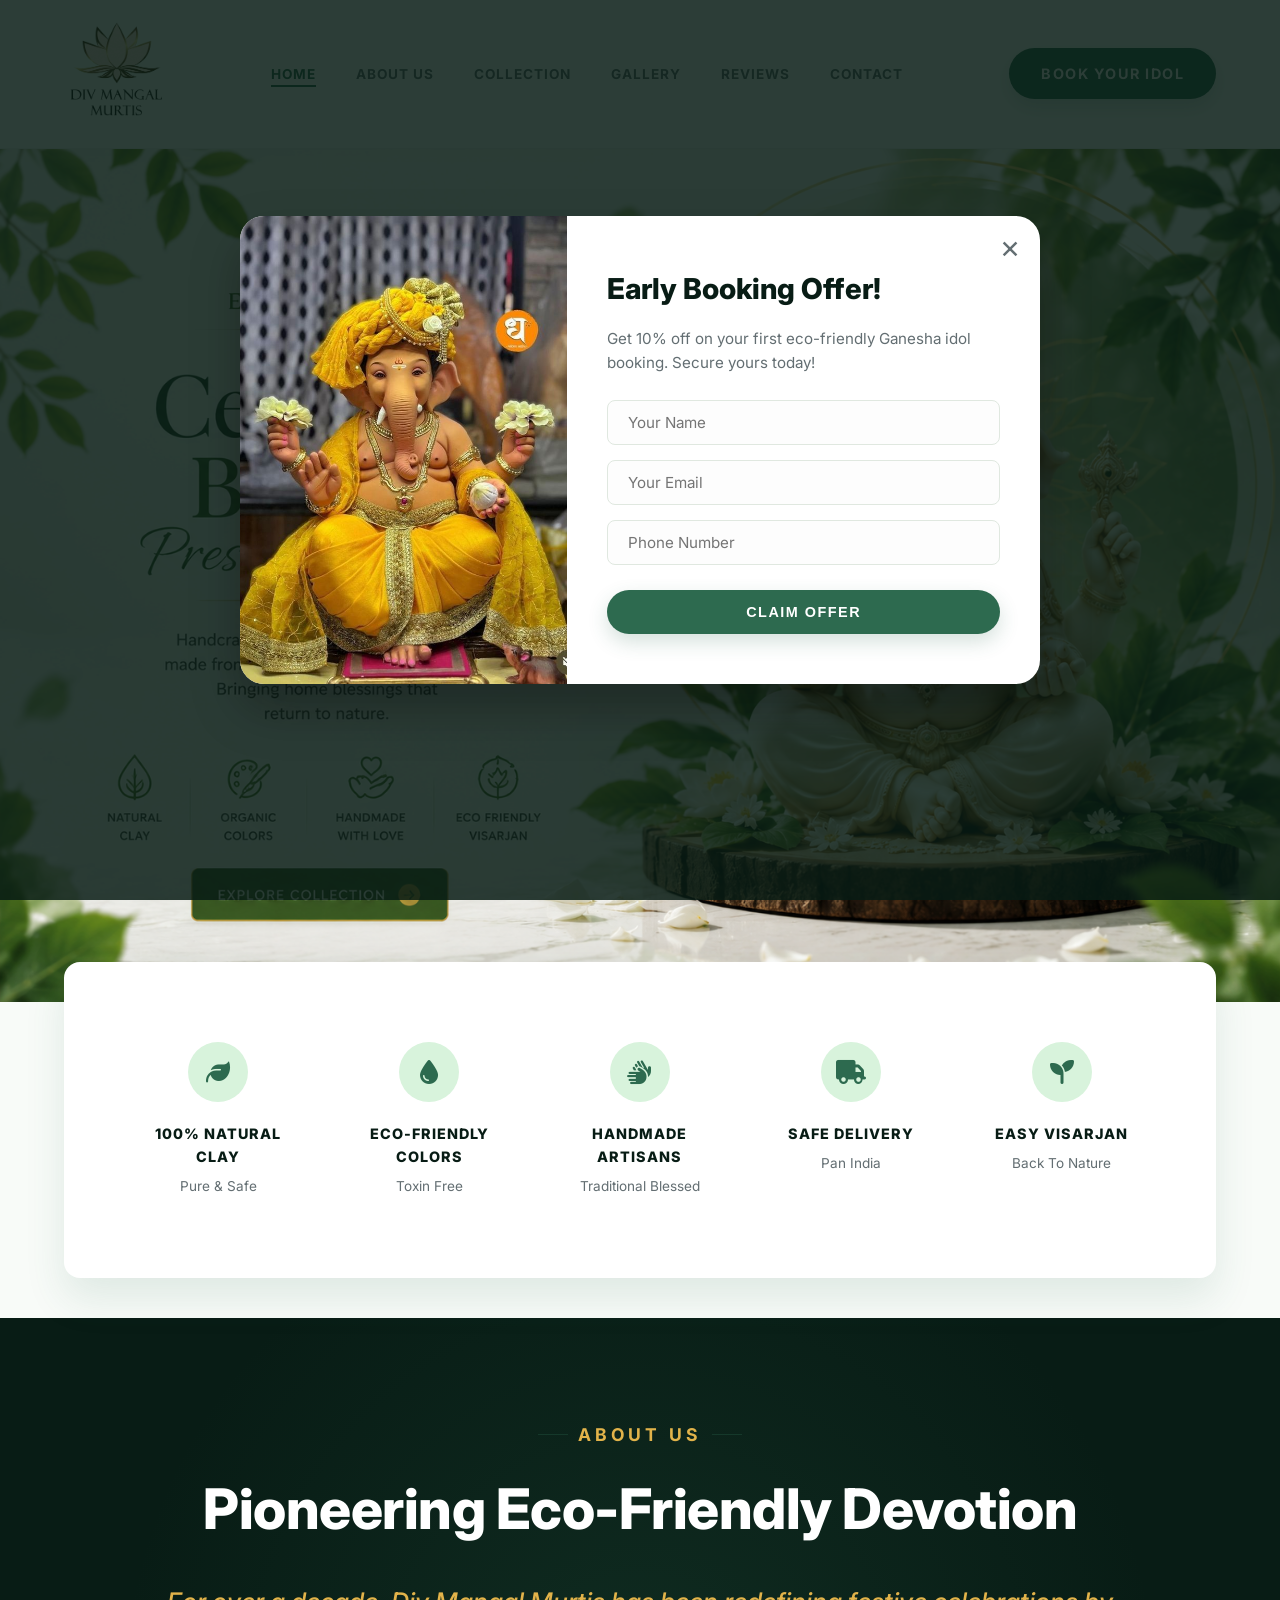
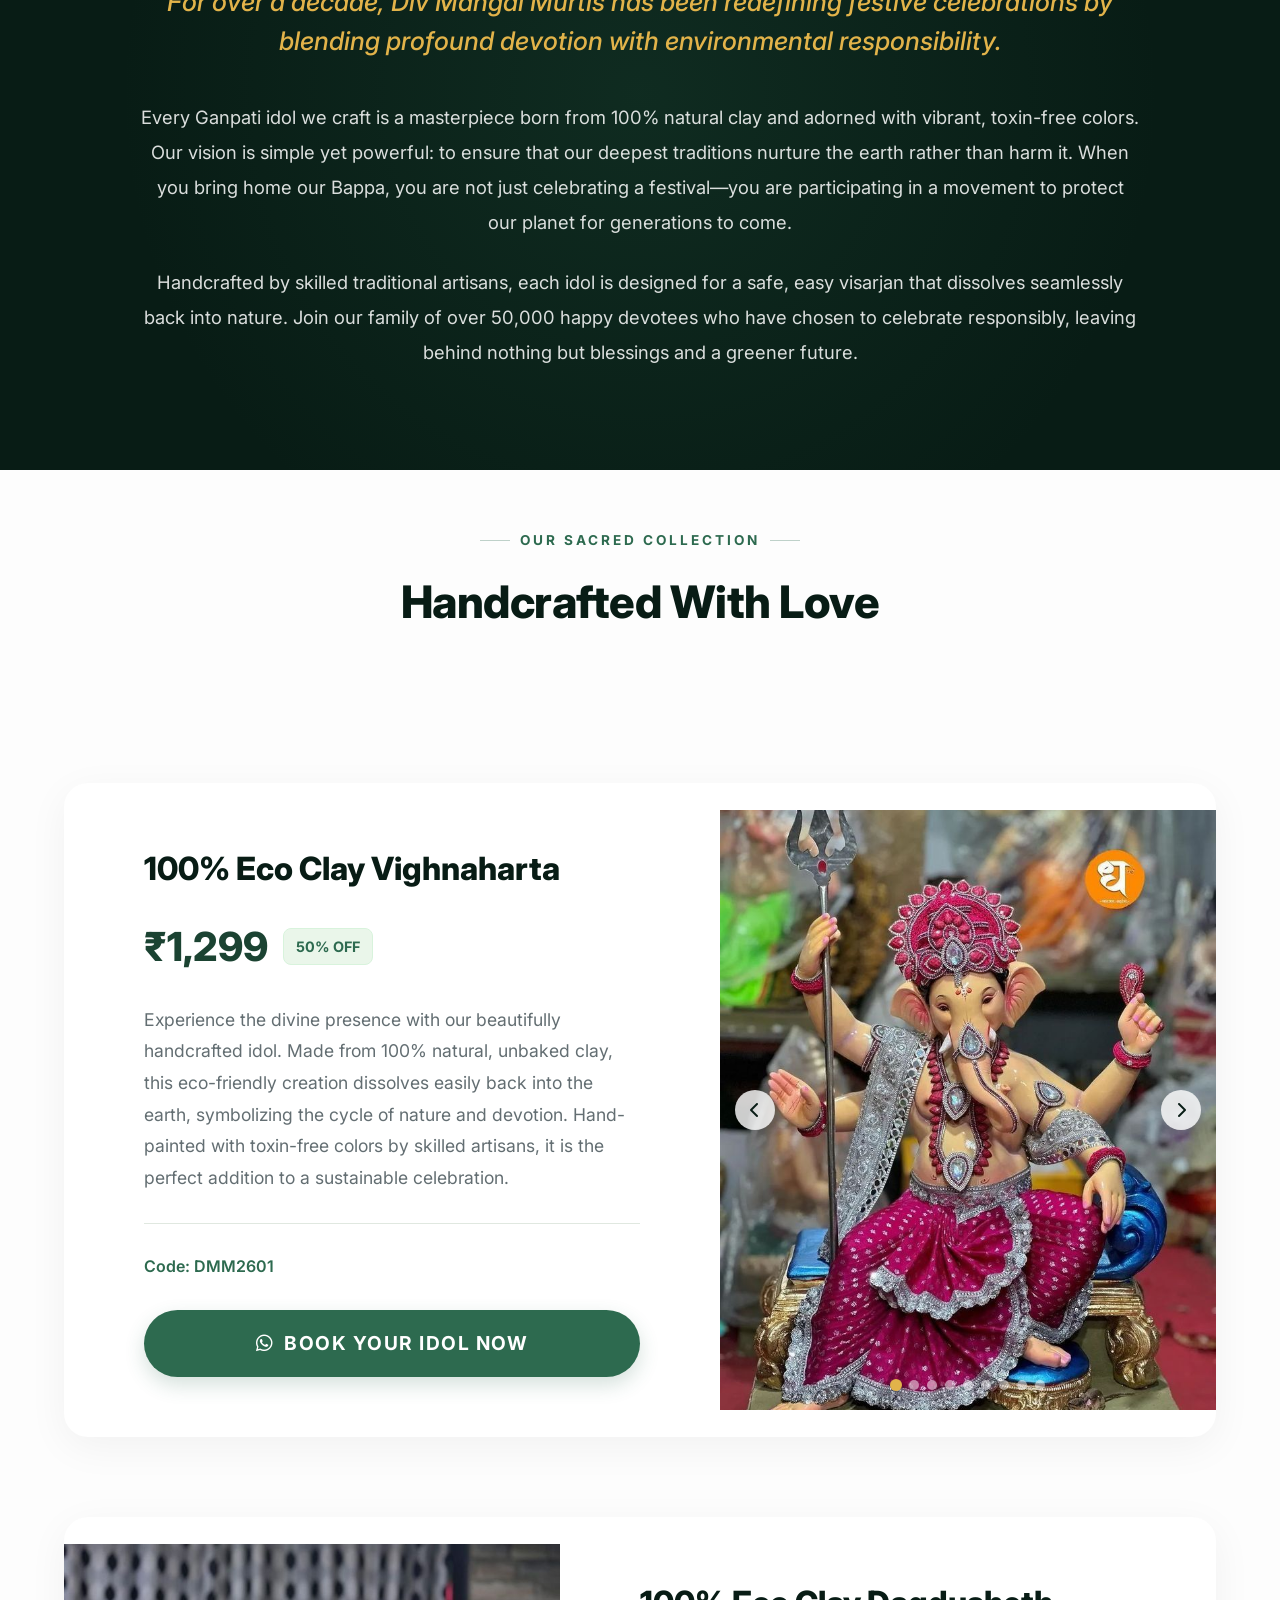
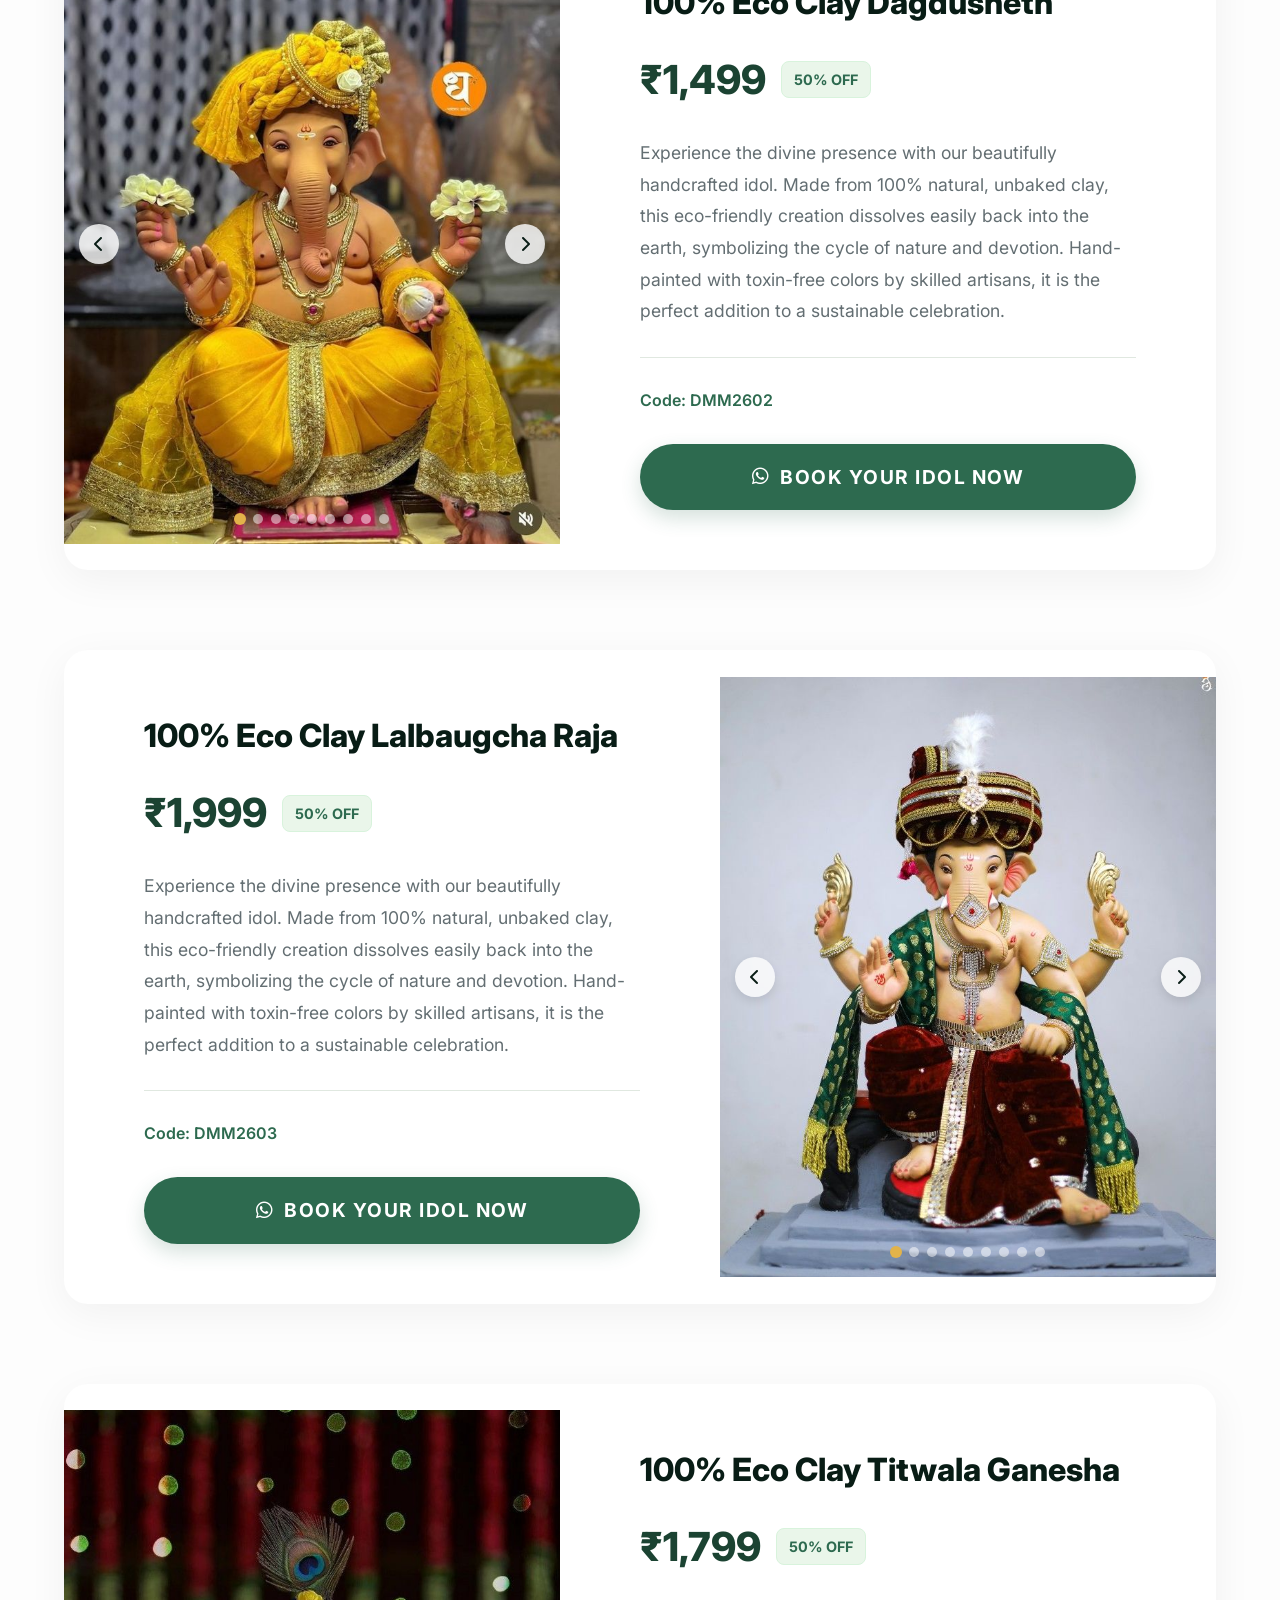
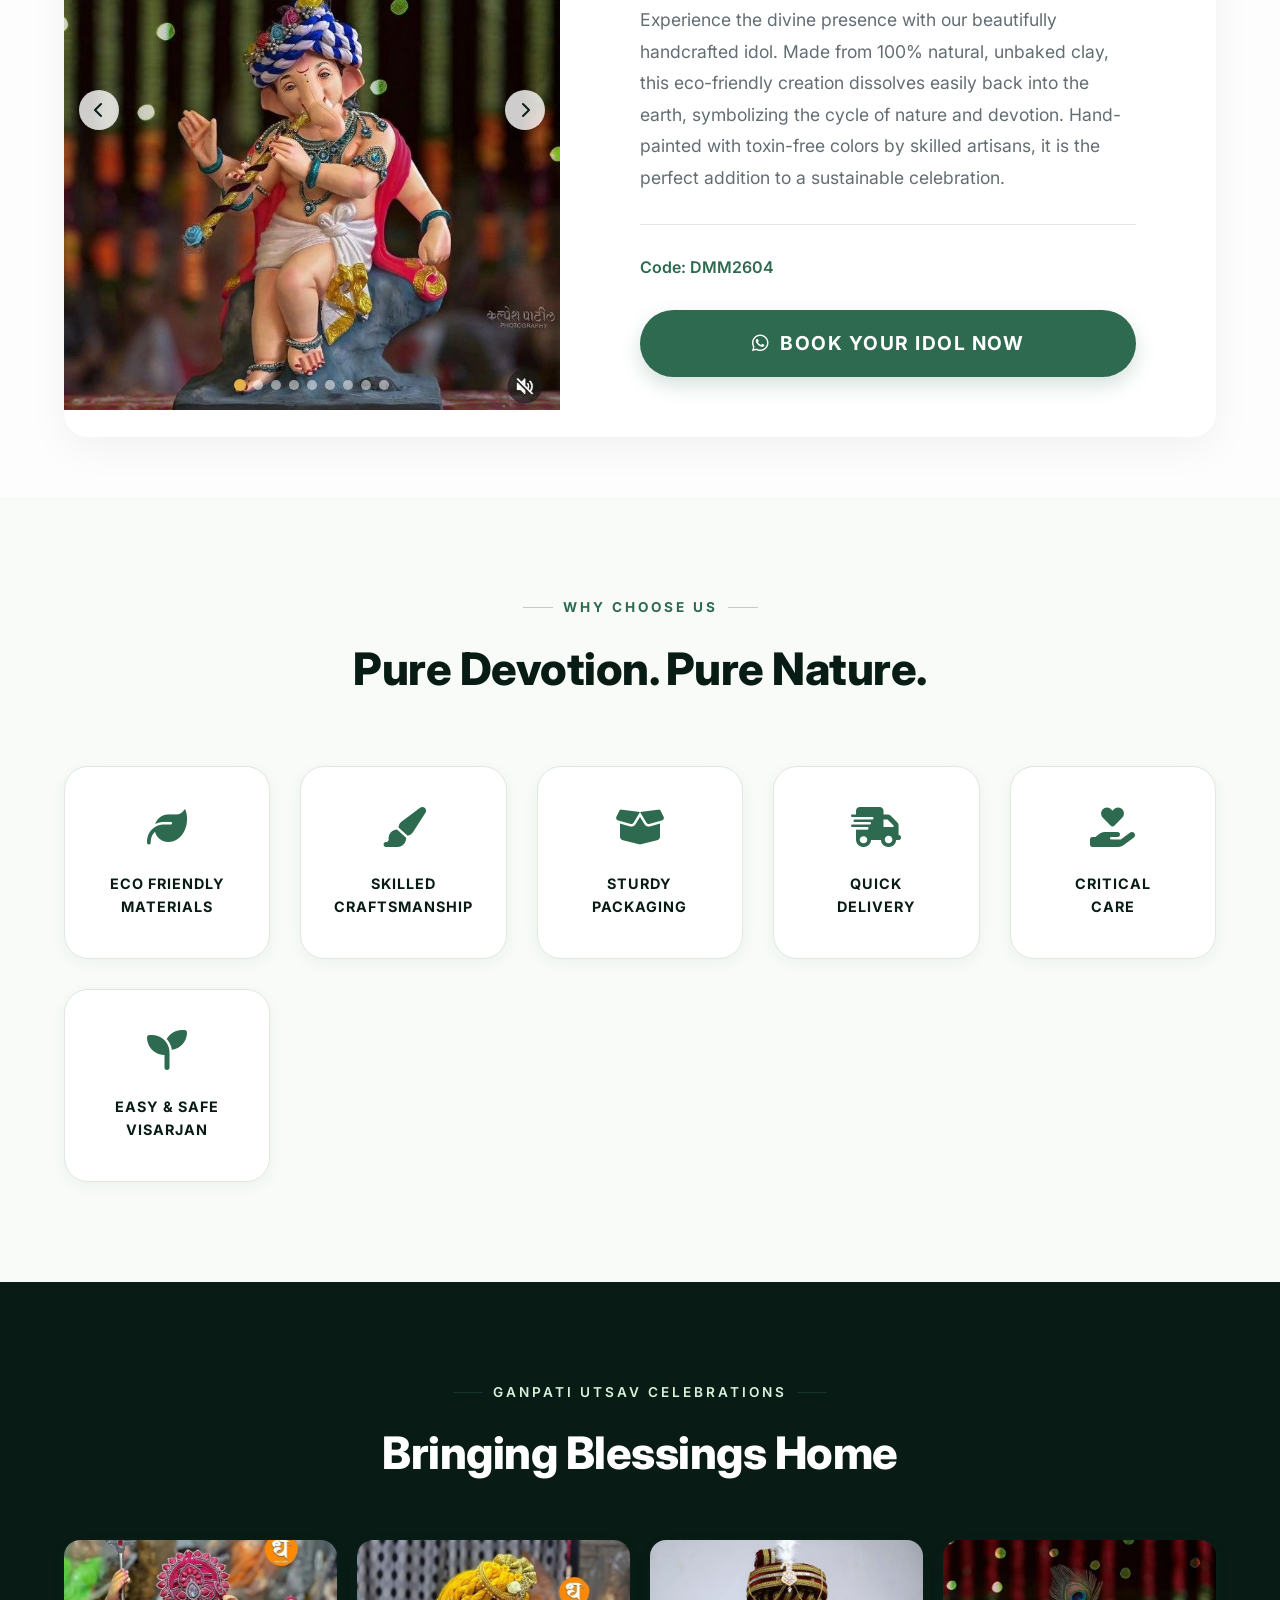
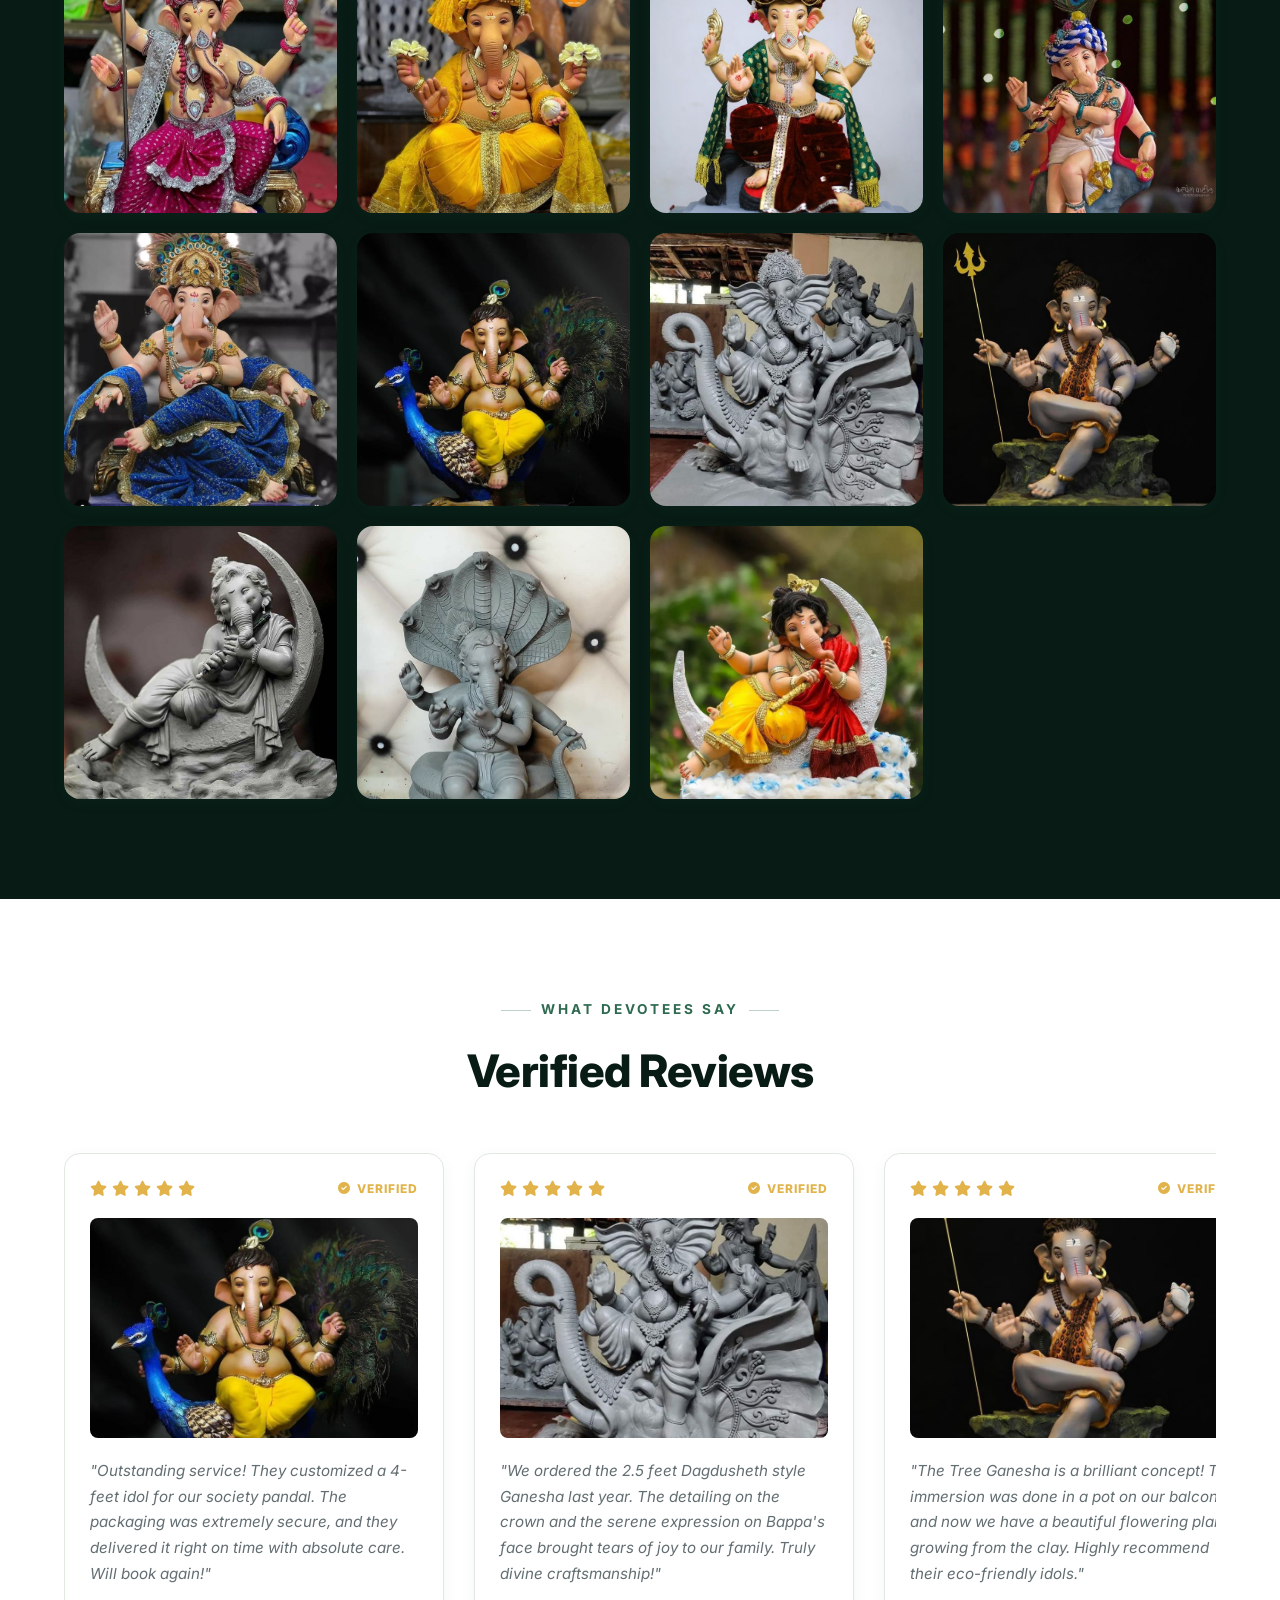
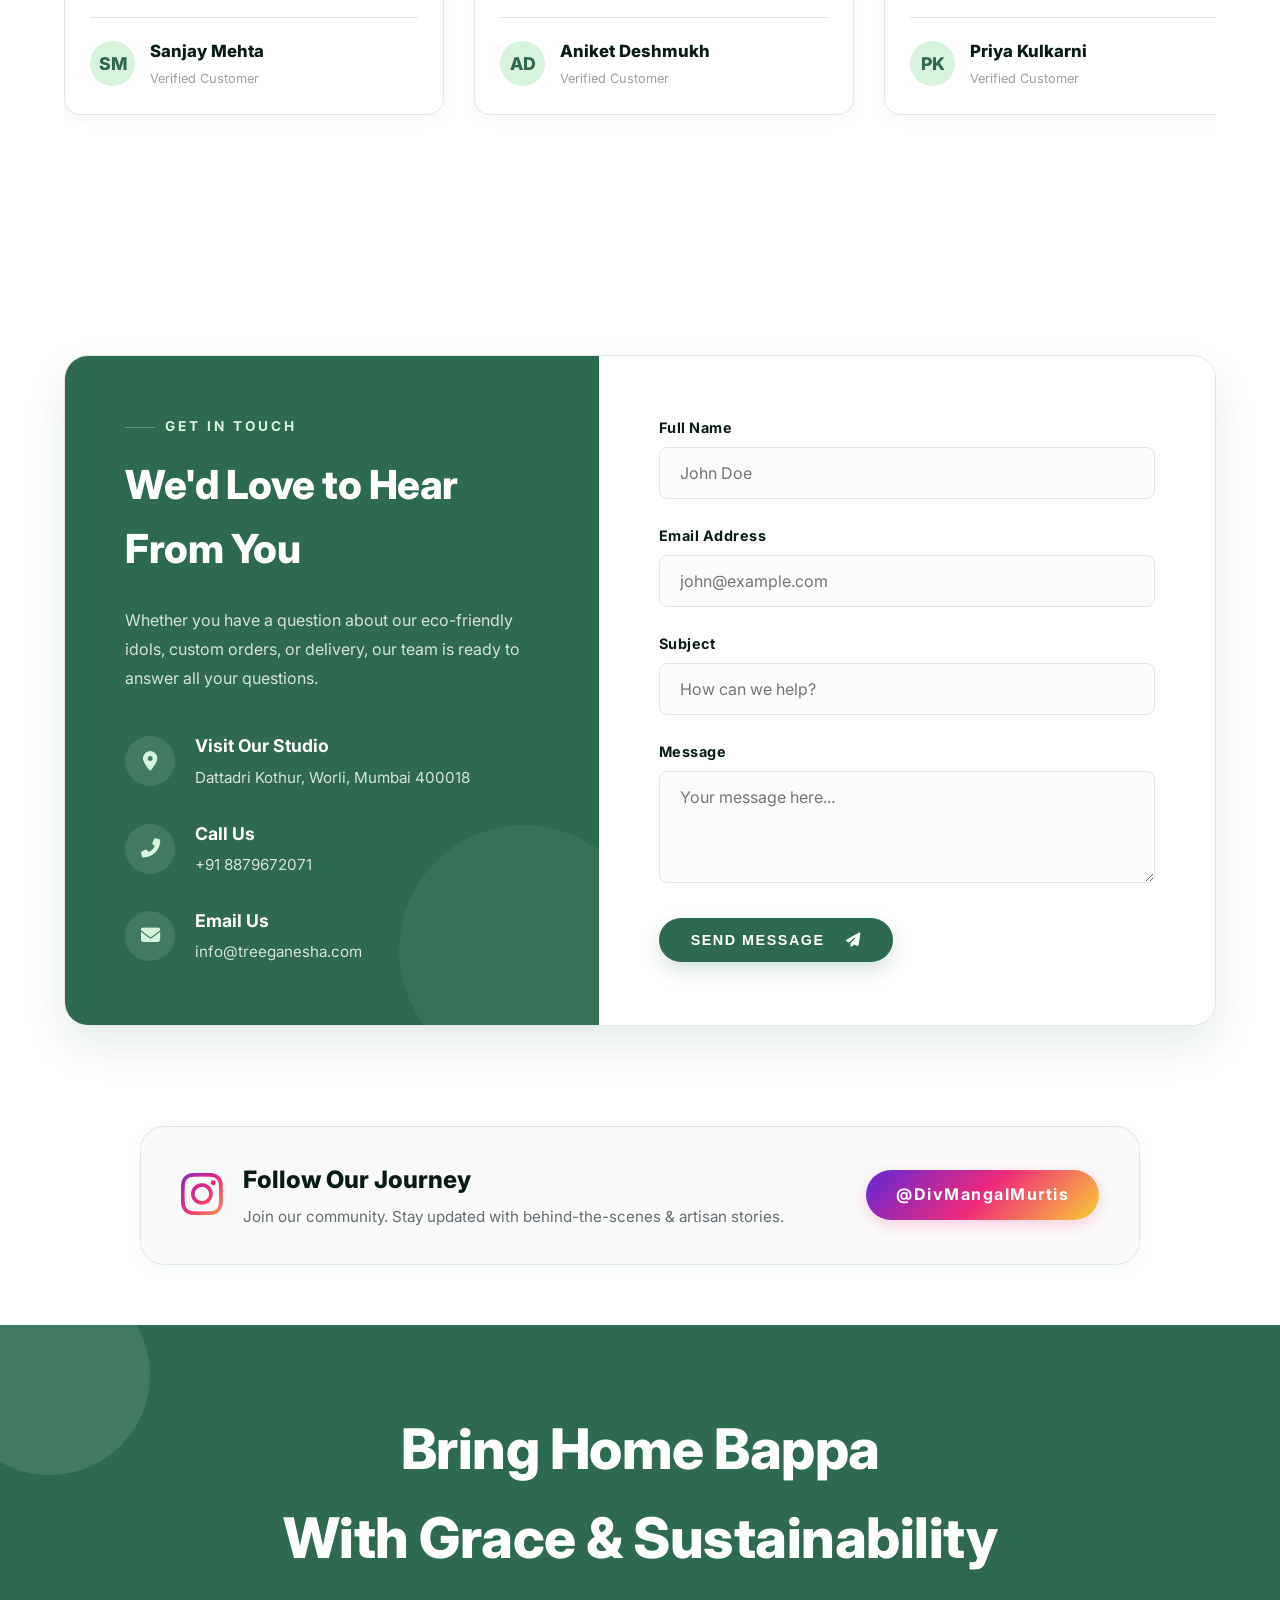
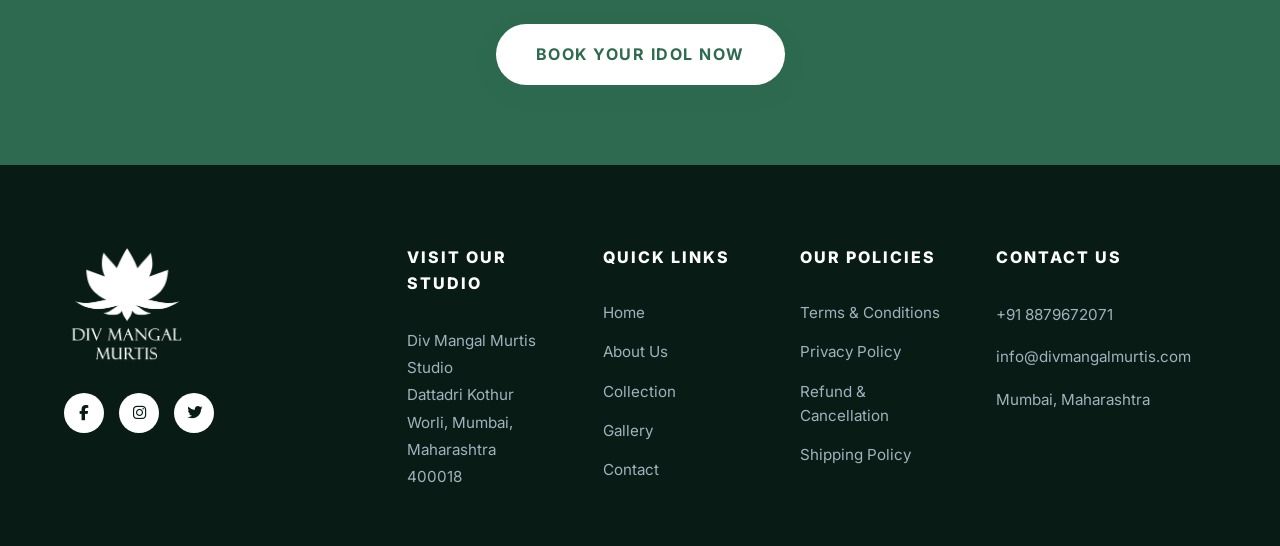
==== commit cd8021dc: "UI updates, responsive fixes, added products and instagram banner" ====
--- a/index.html
+++ b/index.html
@@ -14,7 +14,7 @@
     <header class="header">
         <div class="logo">
             <a href="#home" style="text-decoration: none;">
-                <h2 class="org-name">Div Mangal Murtis</h2>
+                <img src="images/logo.png" alt="Div Mangal Murtis Logo" style="height: 100px;">
             </a>
         </div>
         <div class="mobile-menu-toggle" id="mobile-menu-toggle">
@@ -23,8 +23,8 @@
         <nav class="nav" id="nav-menu">
             <ul>
                 <li><a href="#home" class="active">HOME</a></li>
-                <li><a href="#collection">COLLECTION</a></li>
                 <li><a href="#about">ABOUT US</a></li>
+                <li><a href="#featured-idols">COLLECTION</a></li>
                 <li><a href="#gallery">GALLERY</a></li>
                 <li><a href="#reviews">REVIEWS</a></li>
                 <li><a href="#contact-us">CONTACT</a></li>
@@ -75,104 +75,202 @@
         </div>
     </section>
 
-    <!-- Collection Section -->
-    <section class="collection" id="collection">
-        <p class="section-subtitle">OUR SACRED COLLECTION</p>
-        <h2 class="section-title">Handcrafted With Love</h2>
-        <div class="collection-wrapper">
-            <div class="collection-track">
-                
-                <!-- SET 1 -->
-                <div class="collection-card">
-                    <div class="card-img"><img src="images/gallery/gallery-1.jpg" alt="Premium Idol"></div>
-                    <h4>PREMIUM COLLECTION</h4>
-                    <p class="sizes price">Starting from ₹2,500</p>
-                    <a href="https://wa.me/918879672071" target="_blank" class="btn-outline"><i class="fab fa-whatsapp"></i> KNOW MORE</a>
-                </div>
-                <div class="collection-card">
-                    <div class="card-img"><img src="images/gallery/gallery-2.jpg" alt="Royal Idol"></div>
-                    <h4>ROYAL COLLECTION</h4>
-                    <p class="sizes price">Starting from ₹4,500</p>
-                    <a href="https://wa.me/918879672071" target="_blank" class="btn-outline"><i class="fab fa-whatsapp"></i> KNOW MORE</a>
-                </div>
-                <div class="collection-card">
-                    <div class="card-img"><img src="images/gallery/gallery-3.jpg" alt="Heritage Idol"></div>
-                    <h4>HERITAGE COLLECTION</h4>
-                    <p class="sizes price">Starting from ₹8,500</p>
-                    <a href="https://wa.me/918879672071" target="_blank" class="btn-outline"><i class="fab fa-whatsapp"></i> KNOW MORE</a>
-                </div>
-                <div class="collection-card">
-                    <div class="card-img"><img src="images/gallery/gallery-4.jpg" alt="Divine Idol"></div>
-                    <h4>DIVINE COLLECTION</h4>
-                    <p class="sizes price">Starting from ₹12,000</p>
-                    <a href="https://wa.me/918879672071" target="_blank" class="btn-outline"><i class="fab fa-whatsapp"></i> KNOW MORE</a>
-                </div>
-
-                <!-- SET 2 (Duplicate for sliding) -->
-                <div class="collection-card">
-                    <div class="card-img"><img src="images/gallery/gallery-1.jpg" alt="Premium Idol"></div>
-                    <h4>PREMIUM COLLECTION</h4>
-                    <p class="sizes price">Starting from ₹2,500</p>
-                    <a href="https://wa.me/918879672071" target="_blank" class="btn-outline"><i class="fab fa-whatsapp"></i> KNOW MORE</a>
-                </div>
-                <div class="collection-card">
-                    <div class="card-img"><img src="images/gallery/gallery-2.jpg" alt="Royal Idol"></div>
-                    <h4>ROYAL COLLECTION</h4>
-                    <p class="sizes price">Starting from ₹4,500</p>
-                    <a href="https://wa.me/918879672071" target="_blank" class="btn-outline"><i class="fab fa-whatsapp"></i> KNOW MORE</a>
-                </div>
-                <div class="collection-card">
-                    <div class="card-img"><img src="images/gallery/gallery-3.jpg" alt="Heritage Idol"></div>
-                    <h4>HERITAGE COLLECTION</h4>
-                    <p class="sizes price">Starting from ₹8,500</p>
-                    <a href="https://wa.me/918879672071" target="_blank" class="btn-outline"><i class="fab fa-whatsapp"></i> KNOW MORE</a>
-                </div>
-                <div class="collection-card">
-                    <div class="card-img"><img src="images/gallery/gallery-4.jpg" alt="Divine Idol"></div>
-                    <h4>DIVINE COLLECTION</h4>
-                    <p class="sizes price">Starting from ₹12,000</p>
-                    <a href="https://wa.me/918879672071" target="_blank" class="btn-outline"><i class="fab fa-whatsapp"></i> KNOW MORE</a>
-                </div>
-
-            </div>
-        </div>
-    </section>
-
-    <!-- Our Story Section -->
-    <section class="our-story" id="about">
-        <div class="story-image">
-            <img src="images/gallery/gallery-5.jpg" alt="Artisan">
-        </div>
-        <div class="story-content">
-            <p class="section-subtitle">OUR STORY</p>
-            <h2 class="section-title">Crafted By Hands,<br>Blessed By Tradition</h2>
-            <p>Every idol is a masterpiece of devotion, handcrafted by dedicated artisans using traditional and environmentally safe colors.</p>
-            <div class="stats">
-                <div class="stat">
-                    <i class="fa fa-calendar-alt"></i>
-                    <div>
-                        <h4>10+</h4>
-                        <p>GLORIOUS YEARS</p>
-                    </div>
-                </div>
-                <div class="stat">
-                    <i class="fa fa-users"></i>
-                    <div>
-                        <h4>50K+</h4>
-                        <p>HAPPY DEVOTEES</p>
-                    </div>
-                </div>
-                <div class="stat">
-                    <i class="fa fa-leaf"></i>
-                    <div>
-                        <h4>100%</h4>
-                        <p>ECO FRIENDLY</p>
-                    </div>
-                </div>
-            </div>
-            <a href="#" class="btn-outline">KNOW MORE ABOUT US</a>
-        </div>
-    </section>
+    <!-- About Us Premium Text Section -->
+    <section class="about-text-only" id="about">
+        <div class="about-text-container">
+            <p class="section-subtitle">ABOUT US</p>
+            <h2 class="section-title">Pioneering Eco-Friendly Devotion</h2>
+            <p class="lead-text">For over a decade, Div Mangal Murtis has been redefining festive celebrations by blending profound devotion with environmental responsibility.</p>
+            <p>Every Ganpati idol we craft is a masterpiece born from 100% natural clay and adorned with vibrant, toxin-free colors. Our vision is simple yet powerful: to ensure that our deepest traditions nurture the earth rather than harm it. When you bring home our Bappa, you are not just celebrating a festival—you are participating in a movement to protect our planet for generations to come.</p>
+            <p>Handcrafted by skilled traditional artisans, each idol is designed for a safe, easy visarjan that dissolves seamlessly back into nature. Join our family of over 50,000 happy devotees who have chosen to celebrate responsibly, leaving behind nothing but blessings and a greener future.</p>
+        </div>
+    </section>
+
+    <!-- Product Showcase Section -->
+    <section class="product-showcase-section" id="featured-idols">
+        <div style="text-align: center; margin-bottom: 40px;">
+            <p class="section-subtitle">OUR SACRED COLLECTION</p>
+            <h2 class="section-title">Handcrafted With Love</h2>
+        </div>
+        <!-- Product 1 -->
+        <div class="product-showcase-card">
+            <div class="product-carousel" id="carousel-1" data-current="0">
+                <div class="carousel-images">
+                    <img src="images/product 1-thumnail.jpg" class="active" alt="Idol 1 Thumbnail">
+                    <video src="images/Product1/video.mp4" muted playsinline loop controls></video>
+                    <video src="images/Product1/video (1).mp4" muted playsinline loop controls></video>
+                    <video src="images/Product1/video (2).mp4" muted playsinline loop controls></video>
+                    <img src="images/Product1/WhatsApp Image 2026-06-09 at 5.28.09 PM.jpeg" alt="Idol 1 Image 1">
+                    <img src="images/Product1/WhatsApp Image 2026-06-09 at 5.28.09 PM (1).jpeg" alt="Idol 1 Image 2">
+                    <img src="images/Product1/WhatsApp Image 2026-06-09 at 5.28.09 PM (2).jpeg" alt="Idol 1 Image 3">
+                    <img src="images/Product1/WhatsApp Image 2026-06-09 at 5.28.10 PM (1).jpeg" alt="Idol 1 Image 4">
+                    <img src="images/Product1/WhatsApp Image 2026-06-09 at 5.28.10 PM (2).jpeg" alt="Idol 1 Image 5">
+                </div>
+                <button class="carousel-btn prev-btn" onclick="moveCarousel(1, -1)"><i class="fa fa-chevron-left"></i></button>
+                <button class="carousel-btn next-btn" onclick="moveCarousel(1, 1)"><i class="fa fa-chevron-right"></i></button>
+                <div class="carousel-dots">
+                    <span class="dot active" onclick="setCarousel(1, 0)"></span>
+                    <span class="dot" onclick="setCarousel(1, 1)"></span>
+                    <span class="dot" onclick="setCarousel(1, 2)"></span>
+                    <span class="dot" onclick="setCarousel(1, 3)"></span>
+                    <span class="dot" onclick="setCarousel(1, 4)"></span>
+                    <span class="dot" onclick="setCarousel(1, 5)"></span>
+                    <span class="dot" onclick="setCarousel(1, 6)"></span>
+                    <span class="dot" onclick="setCarousel(1, 7)"></span>
+                    <span class="dot" onclick="setCarousel(1, 8)"></span>
+                </div>
+            </div>
+            <div class="product-details theme-aligned">
+                <div class="details-header">
+                    <h3 class="product-title">100% Eco Clay Vighnaharta</h3>
+                </div>
+                <div class="product-pricing theme-pricing">
+                    <span class="current-price">₹1,299</span>
+                    <span class="discount-badge theme-discount">50% OFF</span>
+                </div>
+                <div class="product-description">
+                    <p>Experience the divine presence with our beautifully handcrafted idol. Made from 100% natural, unbaked clay, this eco-friendly creation dissolves easily back into the earth, symbolizing the cycle of nature and devotion. Hand-painted with toxin-free colors by skilled artisans, it is the perfect addition to a sustainable celebration.</p>
+                </div>
+                <p class="product-code theme-code">Code: DMM2601</p>
+                <a href="https://wa.me/918879672071" target="_blank" class="btn btn-primary cta-button"><i class="fab fa-whatsapp"></i> BOOK YOUR IDOL NOW</a>
+            </div>
+        </div>
+
+        <!-- Product 2 -->
+        <div class="product-showcase-card">
+            <div class="product-carousel" id="carousel-2" data-current="0">
+                <div class="carousel-images">
+                    <img src="images/product 2-thumnail.jpg" class="active" alt="Idol 2 Thumbnail">
+                    <video src="images/Product2/video.mp4" muted playsinline loop controls></video>
+                    <video src="images/Product2/video (1).mp4" muted playsinline loop controls></video>
+                    <video src="images/Product2/video (2).mp4" muted playsinline loop controls></video>
+                    <img src="images/Product2/WhatsApp Image 2026-06-09 at 5.28.09 PM.jpeg" alt="Idol 2 Image 1">
+                    <img src="images/Product2/WhatsApp Image 2026-06-09 at 5.28.09 PM (1).jpeg" alt="Idol 2 Image 2">
+                    <img src="images/Product2/WhatsApp Image 2026-06-09 at 5.28.09 PM (2).jpeg" alt="Idol 2 Image 3">
+                    <img src="images/Product2/WhatsApp Image 2026-06-09 at 5.28.10 PM (1).jpeg" alt="Idol 2 Image 4">
+                    <img src="images/Product2/WhatsApp Image 2026-06-09 at 5.28.10 PM (2).jpeg" alt="Idol 2 Image 5">
+                </div>
+                <button class="carousel-btn prev-btn" onclick="moveCarousel(2, -1)"><i class="fa fa-chevron-left"></i></button>
+                <button class="carousel-btn next-btn" onclick="moveCarousel(2, 1)"><i class="fa fa-chevron-right"></i></button>
+                <div class="carousel-dots">
+                    <span class="dot active" onclick="setCarousel(2, 0)"></span>
+                    <span class="dot" onclick="setCarousel(2, 1)"></span>
+                    <span class="dot" onclick="setCarousel(2, 2)"></span>
+                    <span class="dot" onclick="setCarousel(2, 3)"></span>
+                    <span class="dot" onclick="setCarousel(2, 4)"></span>
+                    <span class="dot" onclick="setCarousel(2, 5)"></span>
+                    <span class="dot" onclick="setCarousel(2, 6)"></span>
+                    <span class="dot" onclick="setCarousel(2, 7)"></span>
+                    <span class="dot" onclick="setCarousel(2, 8)"></span>
+                </div>
+            </div>
+            <div class="product-details theme-aligned">
+                <div class="details-header">
+                    <h3 class="product-title">100% Eco Clay Dagdusheth</h3>
+                </div>
+                <div class="product-pricing theme-pricing">
+                    <span class="current-price">₹1,499</span>
+                    <span class="discount-badge theme-discount">50% OFF</span>
+                </div>
+                <div class="product-description">
+                    <p>Experience the divine presence with our beautifully handcrafted idol. Made from 100% natural, unbaked clay, this eco-friendly creation dissolves easily back into the earth, symbolizing the cycle of nature and devotion. Hand-painted with toxin-free colors by skilled artisans, it is the perfect addition to a sustainable celebration.</p>
+                </div>
+                <p class="product-code theme-code">Code: DMM2602</p>
+                <a href="https://wa.me/918879672071" target="_blank" class="btn btn-primary cta-button"><i class="fab fa-whatsapp"></i> BOOK YOUR IDOL NOW</a>
+            </div>
+        </div>
+
+        <!-- Product 3 -->
+        <div class="product-showcase-card">
+            <div class="product-carousel" id="carousel-3" data-current="0">
+                <div class="carousel-images">
+                    <img src="images/product 3-thumnail.jpg" class="active" alt="Idol 3 Thumbnail">
+                    <video src="images/Product3/video.mp4" muted playsinline loop controls></video>
+                    <video src="images/Product3/video (1).mp4" muted playsinline loop controls></video>
+                    <video src="images/Product3/video (2).mp4" muted playsinline loop controls></video>
+                    <img src="images/Product3/WhatsApp Image 2026-06-09 at 5.28.09 PM.jpeg" alt="Idol 3 Image 1">
+                    <img src="images/Product3/WhatsApp Image 2026-06-09 at 5.28.09 PM (1).jpeg" alt="Idol 3 Image 2">
+                    <img src="images/Product3/WhatsApp Image 2026-06-09 at 5.28.09 PM (2).jpeg" alt="Idol 3 Image 3">
+                    <img src="images/Product3/WhatsApp Image 2026-06-09 at 5.28.10 PM (1).jpeg" alt="Idol 3 Image 4">
+                    <img src="images/Product3/WhatsApp Image 2026-06-09 at 5.28.10 PM (2).jpeg" alt="Idol 3 Image 5">
+                </div>
+                <button class="carousel-btn prev-btn" onclick="moveCarousel(3, -1)"><i class="fa fa-chevron-left"></i></button>
+                <button class="carousel-btn next-btn" onclick="moveCarousel(3, 1)"><i class="fa fa-chevron-right"></i></button>
+                <div class="carousel-dots">
+                    <span class="dot active" onclick="setCarousel(3, 0)"></span>
+                    <span class="dot" onclick="setCarousel(3, 1)"></span>
+                    <span class="dot" onclick="setCarousel(3, 2)"></span>
+                    <span class="dot" onclick="setCarousel(3, 3)"></span>
+                    <span class="dot" onclick="setCarousel(3, 4)"></span>
+                    <span class="dot" onclick="setCarousel(3, 5)"></span>
+                    <span class="dot" onclick="setCarousel(3, 6)"></span>
+                    <span class="dot" onclick="setCarousel(3, 7)"></span>
+                    <span class="dot" onclick="setCarousel(3, 8)"></span>
+                </div>
+            </div>
+            <div class="product-details theme-aligned">
+                <div class="details-header">
+                    <h3 class="product-title">100% Eco Clay Lalbaugcha Raja</h3>
+                </div>
+                <div class="product-pricing theme-pricing">
+                    <span class="current-price">₹1,999</span>
+                    <span class="discount-badge theme-discount">50% OFF</span>
+                </div>
+                <div class="product-description">
+                    <p>Experience the divine presence with our beautifully handcrafted idol. Made from 100% natural, unbaked clay, this eco-friendly creation dissolves easily back into the earth, symbolizing the cycle of nature and devotion. Hand-painted with toxin-free colors by skilled artisans, it is the perfect addition to a sustainable celebration.</p>
+                </div>
+                <p class="product-code theme-code">Code: DMM2603</p>
+                <a href="https://wa.me/918879672071" target="_blank" class="btn btn-primary cta-button"><i class="fab fa-whatsapp"></i> BOOK YOUR IDOL NOW</a>
+            </div>
+        </div>
+
+        <!-- Product 4 -->
+        <div class="product-showcase-card">
+            <div class="product-carousel" id="carousel-4" data-current="0">
+                <div class="carousel-images">
+                    <img src="images/product 4-thumnail.jpg" class="active" alt="Idol 4 Thumbnail">
+                    <video src="images/Product4/video.mp4" muted playsinline loop controls></video>
+                    <video src="images/Product4/video (1).mp4" muted playsinline loop controls></video>
+                    <video src="images/Product4/video (2).mp4" muted playsinline loop controls></video>
+                    <img src="images/Product4/WhatsApp Image 2026-06-09 at 5.28.09 PM.jpeg" alt="Idol 4 Image 1">
+                    <img src="images/Product4/WhatsApp Image 2026-06-09 at 5.28.09 PM (1).jpeg" alt="Idol 4 Image 2">
+                    <img src="images/Product4/WhatsApp Image 2026-06-09 at 5.28.09 PM (2).jpeg" alt="Idol 4 Image 3">
+                    <img src="images/Product4/WhatsApp Image 2026-06-09 at 5.28.10 PM (1).jpeg" alt="Idol 4 Image 4">
+                    <img src="images/Product4/WhatsApp Image 2026-06-09 at 5.28.10 PM (2).jpeg" alt="Idol 4 Image 5">
+                </div>
+                <button class="carousel-btn prev-btn" onclick="moveCarousel(4, -1)"><i class="fa fa-chevron-left"></i></button>
+                <button class="carousel-btn next-btn" onclick="moveCarousel(4, 1)"><i class="fa fa-chevron-right"></i></button>
+                <div class="carousel-dots">
+                    <span class="dot active" onclick="setCarousel(4, 0)"></span>
+                    <span class="dot" onclick="setCarousel(4, 1)"></span>
+                    <span class="dot" onclick="setCarousel(4, 2)"></span>
+                    <span class="dot" onclick="setCarousel(4, 3)"></span>
+                    <span class="dot" onclick="setCarousel(4, 4)"></span>
+                    <span class="dot" onclick="setCarousel(4, 5)"></span>
+                    <span class="dot" onclick="setCarousel(4, 6)"></span>
+                    <span class="dot" onclick="setCarousel(4, 7)"></span>
+                    <span class="dot" onclick="setCarousel(4, 8)"></span>
+                </div>
+            </div>
+            <div class="product-details theme-aligned">
+                <div class="details-header">
+                    <h3 class="product-title">100% Eco Clay Titwala Ganesha</h3>
+                </div>
+                <div class="product-pricing theme-pricing">
+                    <span class="current-price">₹1,799</span>
+                    <span class="discount-badge theme-discount">50% OFF</span>
+                </div>
+                <div class="product-description">
+                    <p>Experience the divine presence with our beautifully handcrafted idol. Made from 100% natural, unbaked clay, this eco-friendly creation dissolves easily back into the earth, symbolizing the cycle of nature and devotion. Hand-painted with toxin-free colors by skilled artisans, it is the perfect addition to a sustainable celebration.</p>
+                </div>
+                <p class="product-code theme-code">Code: DMM2604</p>
+                <a href="https://wa.me/918879672071" target="_blank" class="btn btn-primary cta-button"><i class="fab fa-whatsapp"></i> BOOK YOUR IDOL NOW</a>
+            </div>
+        </div>
+    </section>
+
+
+
 
     <!-- Why Choose Us -->
     <section class="why-choose-us">
@@ -259,7 +357,7 @@
     <!-- Testimonials Section -->
     <section class="testimonials" id="reviews">
         <p class="section-subtitle">WHAT DEVOTEES SAY</p>
-        <h2 class="section-title">Verified Google Reviews</h2>
+        <h2 class="section-title">Verified Reviews</h2>
         
         <div class="testimonial-wrapper">
             <div class="testimonial-track">
@@ -268,52 +366,52 @@
                 <div class="testimonial-card">
                     <div class="card-header">
                         <div class="stars"><i class="fa fa-star"></i><i class="fa fa-star"></i><i class="fa fa-star"></i><i class="fa fa-star"></i><i class="fa fa-star"></i></div>
-                        <div class="verified"><i class="fab fa-google"></i> VERIFIED</div>
+                        <div class="verified"><i class="fa fa-check-circle"></i> VERIFIED</div>
                     </div>
                     <div class="card-image"><img src="images/gallery/gallery-6.jpg" alt="Review Image"></div>
                     <p class="quote-text">"Outstanding service! They customized a 4-feet idol for our society pandal. The packaging was extremely secure, and they delivered it right on time with absolute care. Will book again!"</p>
                     <div class="card-footer">
                         <div class="avatar">SM</div>
-                        <div class="author-info"><h4>Sanjay Mehta</h4><p>Google Review</p></div>
-                    </div>
-                </div>
-
-                <div class="testimonial-card">
-                    <div class="card-header">
-                        <div class="stars"><i class="fa fa-star"></i><i class="fa fa-star"></i><i class="fa fa-star"></i><i class="fa fa-star"></i><i class="fa fa-star"></i></div>
-                        <div class="verified"><i class="fab fa-google"></i> VERIFIED</div>
+                        <div class="author-info"><h4>Sanjay Mehta</h4><p>Verified Customer</p></div>
+                    </div>
+                </div>
+
+                <div class="testimonial-card">
+                    <div class="card-header">
+                        <div class="stars"><i class="fa fa-star"></i><i class="fa fa-star"></i><i class="fa fa-star"></i><i class="fa fa-star"></i><i class="fa fa-star"></i></div>
+                        <div class="verified"><i class="fa fa-check-circle"></i> VERIFIED</div>
                     </div>
                     <div class="card-image"><img src="images/gallery/gallery-7.jpg" alt="Review Image"></div>
                     <p class="quote-text">"We ordered the 2.5 feet Dagdusheth style Ganesha last year. The detailing on the crown and the serene expression on Bappa's face brought tears of joy to our family. Truly divine craftsmanship!"</p>
                     <div class="card-footer">
                         <div class="avatar">AD</div>
-                        <div class="author-info"><h4>Aniket Deshmukh</h4><p>Google Review</p></div>
-                    </div>
-                </div>
-
-                <div class="testimonial-card">
-                    <div class="card-header">
-                        <div class="stars"><i class="fa fa-star"></i><i class="fa fa-star"></i><i class="fa fa-star"></i><i class="fa fa-star"></i><i class="fa fa-star"></i></div>
-                        <div class="verified"><i class="fab fa-google"></i> VERIFIED</div>
+                        <div class="author-info"><h4>Aniket Deshmukh</h4><p>Verified Customer</p></div>
+                    </div>
+                </div>
+
+                <div class="testimonial-card">
+                    <div class="card-header">
+                        <div class="stars"><i class="fa fa-star"></i><i class="fa fa-star"></i><i class="fa fa-star"></i><i class="fa fa-star"></i><i class="fa fa-star"></i></div>
+                        <div class="verified"><i class="fa fa-check-circle"></i> VERIFIED</div>
                     </div>
                     <div class="card-image"><img src="images/gallery/gallery-8.jpg" alt="Review Image"></div>
                     <p class="quote-text">"The Tree Ganesha is a brilliant concept! The immersion was done in a pot on our balcony, and now we have a beautiful flowering plant growing from the clay. Highly recommend their eco-friendly idols."</p>
                     <div class="card-footer">
                         <div class="avatar">PK</div>
-                        <div class="author-info"><h4>Priya Kulkarni</h4><p>Google Review</p></div>
-                    </div>
-                </div>
-
-                <div class="testimonial-card">
-                    <div class="card-header">
-                        <div class="stars"><i class="fa fa-star"></i><i class="fa fa-star"></i><i class="fa fa-star"></i><i class="fa fa-star"></i><i class="fa fa-star"></i></div>
-                        <div class="verified"><i class="fab fa-google"></i> VERIFIED</div>
+                        <div class="author-info"><h4>Priya Kulkarni</h4><p>Verified Customer</p></div>
+                    </div>
+                </div>
+
+                <div class="testimonial-card">
+                    <div class="card-header">
+                        <div class="stars"><i class="fa fa-star"></i><i class="fa fa-star"></i><i class="fa fa-star"></i><i class="fa fa-star"></i><i class="fa fa-star"></i></div>
+                        <div class="verified"><i class="fa fa-check-circle"></i> VERIFIED</div>
                     </div>
                     <div class="card-image"><img src="images/gallery/gallery-9.jpg" alt="Review Image"></div>
                     <p class="quote-text">"First time buying an eco-friendly idol and I'm totally impressed. The pure natural clay feels so authentic and the safe delivery was a huge plus for us. Visarjan was super easy!"</p>
                     <div class="card-footer">
                         <div class="avatar">RJ</div>
-                        <div class="author-info"><h4>Rahul Joshi</h4><p>Google Review</p></div>
+                        <div class="author-info"><h4>Rahul Joshi</h4><p>Verified Customer</p></div>
                     </div>
                 </div>
 
@@ -321,52 +419,52 @@
                 <div class="testimonial-card">
                     <div class="card-header">
                         <div class="stars"><i class="fa fa-star"></i><i class="fa fa-star"></i><i class="fa fa-star"></i><i class="fa fa-star"></i><i class="fa fa-star"></i></div>
-                        <div class="verified"><i class="fab fa-google"></i> VERIFIED</div>
+                        <div class="verified"><i class="fa fa-check-circle"></i> VERIFIED</div>
                     </div>
                     <div class="card-image"><img src="images/gallery/gallery-6.jpg" alt="Review Image"></div>
                     <p class="quote-text">"Outstanding service! They customized a 4-feet idol for our society pandal. The packaging was extremely secure, and they delivered it right on time with absolute care. Will book again!"</p>
                     <div class="card-footer">
                         <div class="avatar">SM</div>
-                        <div class="author-info"><h4>Sanjay Mehta</h4><p>Google Review</p></div>
-                    </div>
-                </div>
-
-                <div class="testimonial-card">
-                    <div class="card-header">
-                        <div class="stars"><i class="fa fa-star"></i><i class="fa fa-star"></i><i class="fa fa-star"></i><i class="fa fa-star"></i><i class="fa fa-star"></i></div>
-                        <div class="verified"><i class="fab fa-google"></i> VERIFIED</div>
+                        <div class="author-info"><h4>Sanjay Mehta</h4><p>Verified Customer</p></div>
+                    </div>
+                </div>
+
+                <div class="testimonial-card">
+                    <div class="card-header">
+                        <div class="stars"><i class="fa fa-star"></i><i class="fa fa-star"></i><i class="fa fa-star"></i><i class="fa fa-star"></i><i class="fa fa-star"></i></div>
+                        <div class="verified"><i class="fa fa-check-circle"></i> VERIFIED</div>
                     </div>
                     <div class="card-image"><img src="images/gallery/gallery-7.jpg" alt="Review Image"></div>
                     <p class="quote-text">"We ordered the 2.5 feet Dagdusheth style Ganesha last year. The detailing on the crown and the serene expression on Bappa's face brought tears of joy to our family. Truly divine craftsmanship!"</p>
                     <div class="card-footer">
                         <div class="avatar">AD</div>
-                        <div class="author-info"><h4>Aniket Deshmukh</h4><p>Google Review</p></div>
-                    </div>
-                </div>
-
-                <div class="testimonial-card">
-                    <div class="card-header">
-                        <div class="stars"><i class="fa fa-star"></i><i class="fa fa-star"></i><i class="fa fa-star"></i><i class="fa fa-star"></i><i class="fa fa-star"></i></div>
-                        <div class="verified"><i class="fab fa-google"></i> VERIFIED</div>
+                        <div class="author-info"><h4>Aniket Deshmukh</h4><p>Verified Customer</p></div>
+                    </div>
+                </div>
+
+                <div class="testimonial-card">
+                    <div class="card-header">
+                        <div class="stars"><i class="fa fa-star"></i><i class="fa fa-star"></i><i class="fa fa-star"></i><i class="fa fa-star"></i><i class="fa fa-star"></i></div>
+                        <div class="verified"><i class="fa fa-check-circle"></i> VERIFIED</div>
                     </div>
                     <div class="card-image"><img src="images/gallery/gallery-8.jpg" alt="Review Image"></div>
                     <p class="quote-text">"The Tree Ganesha is a brilliant concept! The immersion was done in a pot on our balcony, and now we have a beautiful flowering plant growing from the clay. Highly recommend their eco-friendly idols."</p>
                     <div class="card-footer">
                         <div class="avatar">PK</div>
-                        <div class="author-info"><h4>Priya Kulkarni</h4><p>Google Review</p></div>
-                    </div>
-                </div>
-
-                <div class="testimonial-card">
-                    <div class="card-header">
-                        <div class="stars"><i class="fa fa-star"></i><i class="fa fa-star"></i><i class="fa fa-star"></i><i class="fa fa-star"></i><i class="fa fa-star"></i></div>
-                        <div class="verified"><i class="fab fa-google"></i> VERIFIED</div>
+                        <div class="author-info"><h4>Priya Kulkarni</h4><p>Verified Customer</p></div>
+                    </div>
+                </div>
+
+                <div class="testimonial-card">
+                    <div class="card-header">
+                        <div class="stars"><i class="fa fa-star"></i><i class="fa fa-star"></i><i class="fa fa-star"></i><i class="fa fa-star"></i><i class="fa fa-star"></i></div>
+                        <div class="verified"><i class="fa fa-check-circle"></i> VERIFIED</div>
                     </div>
                     <div class="card-image"><img src="images/gallery/gallery-9.jpg" alt="Review Image"></div>
                     <p class="quote-text">"First time buying an eco-friendly idol and I'm totally impressed. The pure natural clay feels so authentic and the safe delivery was a huge plus for us. Visarjan was super easy!"</p>
                     <div class="card-footer">
                         <div class="avatar">RJ</div>
-                        <div class="author-info"><h4>Rahul Joshi</h4><p>Google Review</p></div>
+                        <div class="author-info"><h4>Rahul Joshi</h4><p>Verified Customer</p></div>
                     </div>
                 </div>
 
@@ -431,6 +529,22 @@
         </div>
     </section>
 
+    <!-- Instagram Banner -->
+    <section class="instagram-banner">
+        <div class="ig-banner-content">
+            <div class="ig-left">
+                <div class="ig-icon">
+                    <i class="fab fa-instagram"></i>
+                </div>
+                <div class="ig-text">
+                    <h2>Follow Our Journey</h2>
+                    <p>Join our community. Stay updated with behind-the-scenes & artisan stories.</p>
+                </div>
+            </div>
+            <a href="https://instagram.com" target="_blank" class="btn ig-btn">@DivMangalMurtis</a>
+        </div>
+    </section>
+
     <!-- Footer Call to Action -->
     <section class="footer-cta">
         <h2 class="section-title text-white">Bring Home Bappa<br>With Grace & Sustainability</h2>
@@ -441,7 +555,7 @@
     <footer class="footer">
         <div class="footer-cols">
             <div class="footer-col brand">
-                <h2 class="org-name" style="color: var(--white); margin-bottom: 20px;">Div Mangal Murtis</h2>
+                <img src="images/logo.png" alt="Div Mangal Murtis Logo" style="height: 120px; margin-bottom: 20px; filter: brightness(0) invert(1);">
                 <div class="socials">
                     <a href="#"><i class="fab fa-facebook-f"></i></a>
                     <a href="#"><i class="fab fa-instagram"></i></a>
@@ -455,11 +569,10 @@
             <div class="footer-col links">
                 <h4>QUICK LINKS</h4>
                 <ul>
-                    <li><a href="#">Home</a></li>
-                    <li><a href="#">Collection</a></li>
-                    <li><a href="#">Custom Orders</a></li>
-                    <li><a href="#">About Us</a></li>
-                    <li><a href="#">Gallery</a></li>
+                    <li><a href="#home">Home</a></li>
+                    <li><a href="#about">About Us</a></li>
+                    <li><a href="#featured-idols">Collection</a></li>
+                    <li><a href="#gallery">Gallery</a></li>
                     <li><a href="#">Contact</a></li>
                 </ul>
             </div>
--- a/style.css
+++ b/style.css
@@ -319,6 +319,389 @@
     color: var(--text-light);
 }
 
+/* About Us Text Only Section */
+.about-text-only {
+    padding: 100px 5%;
+    background: var(--dark);
+    text-align: center;
+    position: relative;
+    z-index: 5;
+    background-image: radial-gradient(circle at center, rgba(45, 106, 79, 0.2) 0%, transparent 70%);
+}
+
+.about-text-container {
+    max-width: 1000px;
+    margin: 0 auto;
+}
+
+.about-text-container .section-subtitle {
+    justify-content: center;
+    color: #e2b34a; /* Elegant Gold */
+    letter-spacing: 4px;
+    margin-bottom: 25px;
+    font-size: 1.1rem;
+}
+
+.about-text-container .section-title {
+    margin-bottom: 40px;
+    font-size: 3.5rem;
+    color: var(--white);
+    line-height: 1.2;
+}
+
+.about-text-container .lead-text {
+    font-size: 1.6rem;
+    color: #e2b34a;
+    font-weight: 500;
+    margin-bottom: 40px;
+    font-style: italic;
+    line-height: 1.5;
+}
+
+.about-text-container p {
+    font-size: 1.15rem;
+    color: rgba(255, 255, 255, 0.85);
+    line-height: 1.9;
+    margin-bottom: 25px;
+}
+
+.about-text-container p:last-child {
+    margin-bottom: 0;
+}
+
+@media (max-width: 768px) {
+    .about-text-only {
+        padding: 80px 5%;
+    }
+    .about-text-container .section-title {
+        font-size: 2.5rem;
+    }
+    .about-text-container .lead-text {
+        font-size: 1.3rem;
+    }
+}
+
+/* Product Showcase Section */
+.product-showcase-section {
+    padding: 60px 5%;
+    background: #fdfdfd;
+    display: flex;
+    flex-direction: column;
+    gap: 80px;
+}
+
+.product-showcase-card {
+    display: flex;
+    align-items: center;
+    background: var(--white);
+    border-radius: var(--radius-lg);
+    box-shadow: 0 10px 40px rgba(0,0,0,0.05);
+    overflow: hidden;
+    max-width: 1200px;
+    margin: 0 auto;
+    width: 100%;
+}
+
+.product-showcase-card:nth-child(even) {
+    flex-direction: row-reverse;
+}
+
+/* Product Carousel */
+.product-carousel {
+    flex: 1;
+    position: relative;
+    height: 600px;
+    background: #f1f1f1;
+    overflow: hidden;
+}
+
+.carousel-images {
+    width: 100%;
+    height: 100%;
+    position: relative;
+}
+
+.carousel-images img, .carousel-images video {
+    position: absolute;
+    top: 0;
+    left: 0;
+    width: 100%;
+    height: 100%;
+    object-fit: cover;
+    opacity: 0;
+    transition: opacity 0.5s ease-in-out;
+}
+
+.carousel-images img.active, .carousel-images video.active {
+    opacity: 1;
+}
+
+.carousel-btn {
+    position: absolute;
+    top: 50%;
+    transform: translateY(-50%);
+    width: 40px;
+    height: 40px;
+    background: rgba(255,255,255,0.8);
+    border: none;
+    border-radius: 50%;
+    cursor: pointer;
+    font-size: 1rem;
+    color: var(--dark);
+    display: flex;
+    align-items: center;
+    justify-content: center;
+    box-shadow: 0 4px 10px rgba(0,0,0,0.1);
+    transition: var(--transition);
+    z-index: 2;
+}
+
+.carousel-btn:hover {
+    background: var(--white);
+    color: var(--primary);
+}
+
+.prev-btn { left: 15px; }
+.next-btn { right: 15px; }
+
+.carousel-dots {
+    position: absolute;
+    bottom: 20px;
+    left: 50%;
+    transform: translateX(-50%);
+    display: flex;
+    gap: 8px;
+    z-index: 2;
+}
+
+.dot {
+    width: 10px;
+    height: 10px;
+    background: rgba(255,255,255,0.5);
+    border-radius: 50%;
+    cursor: pointer;
+    transition: var(--transition);
+}
+
+.dot.active {
+    background: #e2b34a; /* Golden dot */
+    transform: scale(1.2);
+}
+
+/* Product Details */
+.product-details {
+    flex: 1;
+    padding: 50px 60px;
+    display: flex;
+    flex-direction: column;
+    justify-content: center;
+}
+
+.details-header {
+    display: flex;
+    justify-content: space-between;
+    align-items: flex-start;
+}
+
+.product-title {
+    font-size: 2rem;
+    color: var(--dark);
+    margin-bottom: 5px;
+}
+
+.share-btn {
+    width: 40px;
+    height: 40px;
+    background: #f5f5f5;
+    border-radius: 50%;
+    display: flex;
+    align-items: center;
+    justify-content: center;
+    cursor: pointer;
+    color: var(--text-light);
+    transition: var(--transition);
+}
+.share-btn:hover { background: var(--primary-light); color: var(--primary); }
+
+.product-code {
+    font-size: 0.9rem;
+    color: var(--dark);
+    font-weight: 700;
+    margin-bottom: 20px;
+}
+
+.product-pricing {
+    display: flex;
+    align-items: baseline;
+    gap: 15px;
+    margin-bottom: 20px;
+}
+
+.current-price {
+    font-size: 2.2rem;
+    font-weight: 800;
+    color: var(--dark);
+}
+
+.original-price {
+    font-size: 1.1rem;
+    color: #a0a0a0;
+    text-decoration: line-through;
+}
+
+.discount-badge {
+    font-size: 0.85rem;
+    color: #e53935; /* Red discount text */
+    font-weight: 700;
+}
+
+.product-timer {
+    background: #ffeaeb;
+    color: #e53935;
+    padding: 10px 15px;
+    border-radius: var(--radius-sm);
+    font-size: 0.85rem;
+    font-weight: 700;
+    display: inline-flex;
+    align-items: center;
+    gap: 8px;
+    margin-bottom: 30px;
+    width: fit-content;
+}
+
+.product-features {
+    display: flex;
+    justify-content: space-between;
+    border: 1px solid var(--border);
+    border-radius: var(--radius-md);
+    padding: 20px;
+    margin-bottom: 15px;
+}
+
+.feature {
+    display: flex;
+    flex-direction: column;
+    align-items: center;
+    text-align: center;
+    gap: 10px;
+    flex: 1;
+}
+
+.feature-icon {
+    width: 45px;
+    height: 45px;
+    background: #f8fbf8;
+    border-radius: 50%;
+    display: flex;
+    align-items: center;
+    justify-content: center;
+    color: var(--primary);
+    font-size: 1.2rem;
+}
+
+.feature p {
+    font-size: 0.75rem;
+    font-weight: 700;
+    color: var(--dark);
+    margin: 0;
+}
+
+.delivery-box {
+    background: #f0f0f0;
+    padding: 15px;
+    border-radius: var(--radius-sm);
+    text-align: center;
+    margin-bottom: 30px;
+}
+
+.delivery-text {
+    font-size: 0.85rem;
+    font-weight: 700;
+    color: var(--dark);
+    margin: 0;
+}
+
+.btn-whatsapp {
+    background: #25d366; /* WhatsApp Green */
+    color: var(--white);
+    width: 100%;
+    padding: 16px;
+    font-size: 1.1rem;
+    border-radius: var(--radius-md);
+    box-shadow: 0 8px 20px rgba(37, 211, 102, 0.3);
+}
+.btn-whatsapp:hover {
+    background: #1ebc5a;
+    transform: translateY(-2px);
+    box-shadow: 0 10px 25px rgba(37, 211, 102, 0.4);
+}
+
+/* Theme-aligned Product Details */
+.product-details.theme-aligned {
+    padding: 60px 80px;
+}
+
+.theme-pricing {
+    align-items: center;
+    margin-top: 15px;
+    margin-bottom: 25px;
+}
+
+.theme-pricing .current-price {
+    font-size: 2.5rem;
+    color: var(--primary-dark);
+}
+
+.theme-discount {
+    background: #eaf6ea;
+    color: var(--primary);
+    padding: 6px 12px;
+    border-radius: var(--radius-sm);
+    font-size: 0.9rem;
+    border: 1px solid var(--primary-light);
+}
+
+.product-description {
+    font-size: 1.1rem;
+    color: var(--text-light);
+    line-height: 1.8;
+    margin-bottom: 30px;
+    padding-bottom: 30px;
+    border-bottom: 1px solid var(--border);
+}
+
+.theme-code {
+    font-size: 1rem;
+    color: var(--primary);
+    margin-bottom: 30px;
+    font-weight: 600;
+}
+
+.cta-button {
+    font-size: 1.2rem;
+    padding: 18px;
+    text-align: center;
+    width: 100%;
+}
+
+@media (max-width: 900px) {
+    .product-showcase-card, .product-showcase-card:nth-child(even) {
+        flex-direction: column;
+    }
+    .product-carousel {
+        flex: none;
+        width: 100%;
+        height: 400px;
+        min-height: 400px;
+    }
+    .product-details {
+        padding: 30px 20px;
+    }
+    .product-details.theme-aligned {
+        padding: 30px 20px;
+    }
+}
+
 /* Collection Section */
 .collection {
     padding: 100px 5%;
@@ -1077,7 +1460,23 @@
         text-align: center;
     }
     .features-row {
-        margin: 20px 5%;
+        margin: -20px 5% 40px;
+        padding: 30px 15px;
+        gap: 15px;
+    }
+    .feature-item {
+        flex: 1 1 45%;
+        min-width: 130px;
+        padding: 15px 10px;
+    }
+    .feature-item i {
+        width: 50px;
+        height: 50px;
+        line-height: 50px;
+        font-size: 1.5rem;
+    }
+    .feature-item h4 {
+        font-size: 0.85rem;
     }
     .our-story {
         flex-direction: column;
@@ -1108,6 +1507,7 @@
     }
     .contact-info, .contact-form-wrapper {
         padding: 40px 20px;
+        flex: none;
     }
     .contact-section {
         padding: 60px 5%;
@@ -1118,6 +1518,20 @@
     .collection-card, .testimonial-card {
         width: 80vw;
         padding: 20px;
+    }
+    .reasons-grid {
+        grid-template-columns: repeat(2, 1fr);
+        gap: 15px;
+    }
+    .reason {
+        padding: 20px 10px;
+    }
+    .reason i {
+        font-size: 2rem;
+        margin-bottom: 15px;
+    }
+    .reason p {
+        font-size: 0.85rem;
     }
     .card-img {
         height: 220px;
@@ -1245,4 +1659,93 @@
 .popup-form button {
     margin-top: 10px;
     width: 100%;
+}
+
+/* Instagram Banner */
+.instagram-banner {
+    padding: 0 5% 60px;
+    background: var(--white);
+}
+
+.ig-banner-content {
+    max-width: 1000px;
+    margin: 0 auto;
+    background: #fafafa;
+    border: 1px solid var(--border);
+    border-radius: var(--radius-lg);
+    padding: 30px 40px;
+    display: flex;
+    align-items: center;
+    justify-content: space-between;
+    box-shadow: var(--shadow-sm);
+    transition: var(--transition);
+}
+
+.ig-banner-content:hover {
+    box-shadow: var(--shadow-md);
+    transform: translateY(-5px);
+}
+
+.ig-left {
+    display: flex;
+    align-items: center;
+    gap: 20px;
+    flex: 1;
+}
+
+.ig-icon {
+    font-size: 3rem;
+    color: #ee2a7b;
+    background: -webkit-linear-gradient(135deg, #f9ce34, #ee2a7b, #6228d7);
+    -webkit-background-clip: text;
+    -webkit-text-fill-color: transparent;
+}
+
+.ig-text h2 {
+    font-size: 1.5rem;
+    color: var(--dark);
+    margin-bottom: 5px;
+}
+
+.ig-text p {
+    font-size: 0.95rem;
+    color: var(--text-light);
+    margin: 0;
+}
+
+.ig-btn {
+    background: -webkit-linear-gradient(135deg, #f9ce34, #ee2a7b, #6228d7);
+    color: var(--white);
+    padding: 12px 30px;
+    border-radius: 50px;
+    font-weight: 700;
+    text-transform: none;
+    font-size: 1rem;
+    box-shadow: 0 5px 15px rgba(238,42,123,0.2);
+    white-space: nowrap;
+    margin-left: 20px;
+}
+
+.ig-btn:hover {
+    background: -webkit-linear-gradient(135deg, #e8bd23, #de1a6b, #5218c7);
+    color: var(--white);
+    transform: translateY(-2px);
+    box-shadow: 0 8px 20px rgba(238,42,123,0.3);
+}
+
+@media screen and (max-width: 768px) {
+    .ig-banner-content {
+        flex-direction: column;
+        text-align: center;
+        padding: 30px 20px;
+        gap: 20px;
+    }
+    .ig-left {
+        flex-direction: column;
+        gap: 15px;
+    }
+    .ig-btn {
+        margin-left: 0;
+        width: 100%;
+    }
 }
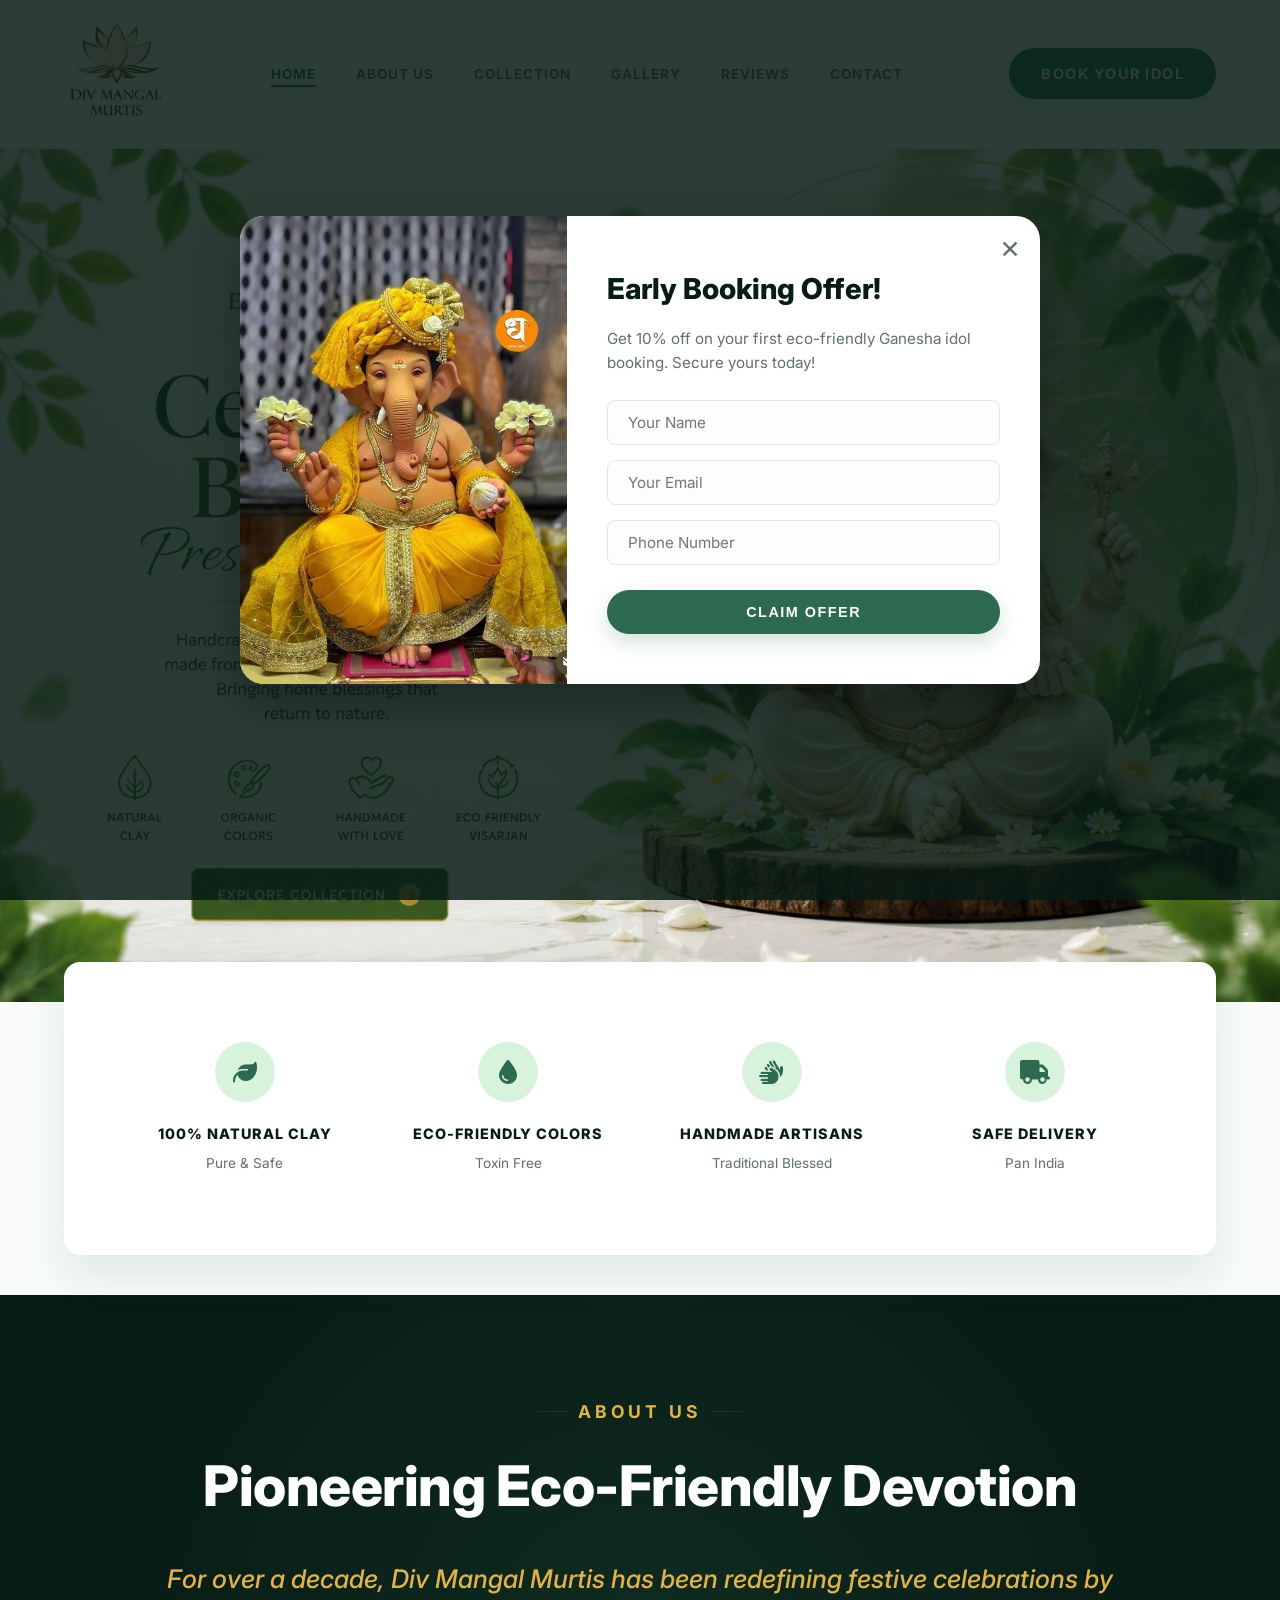
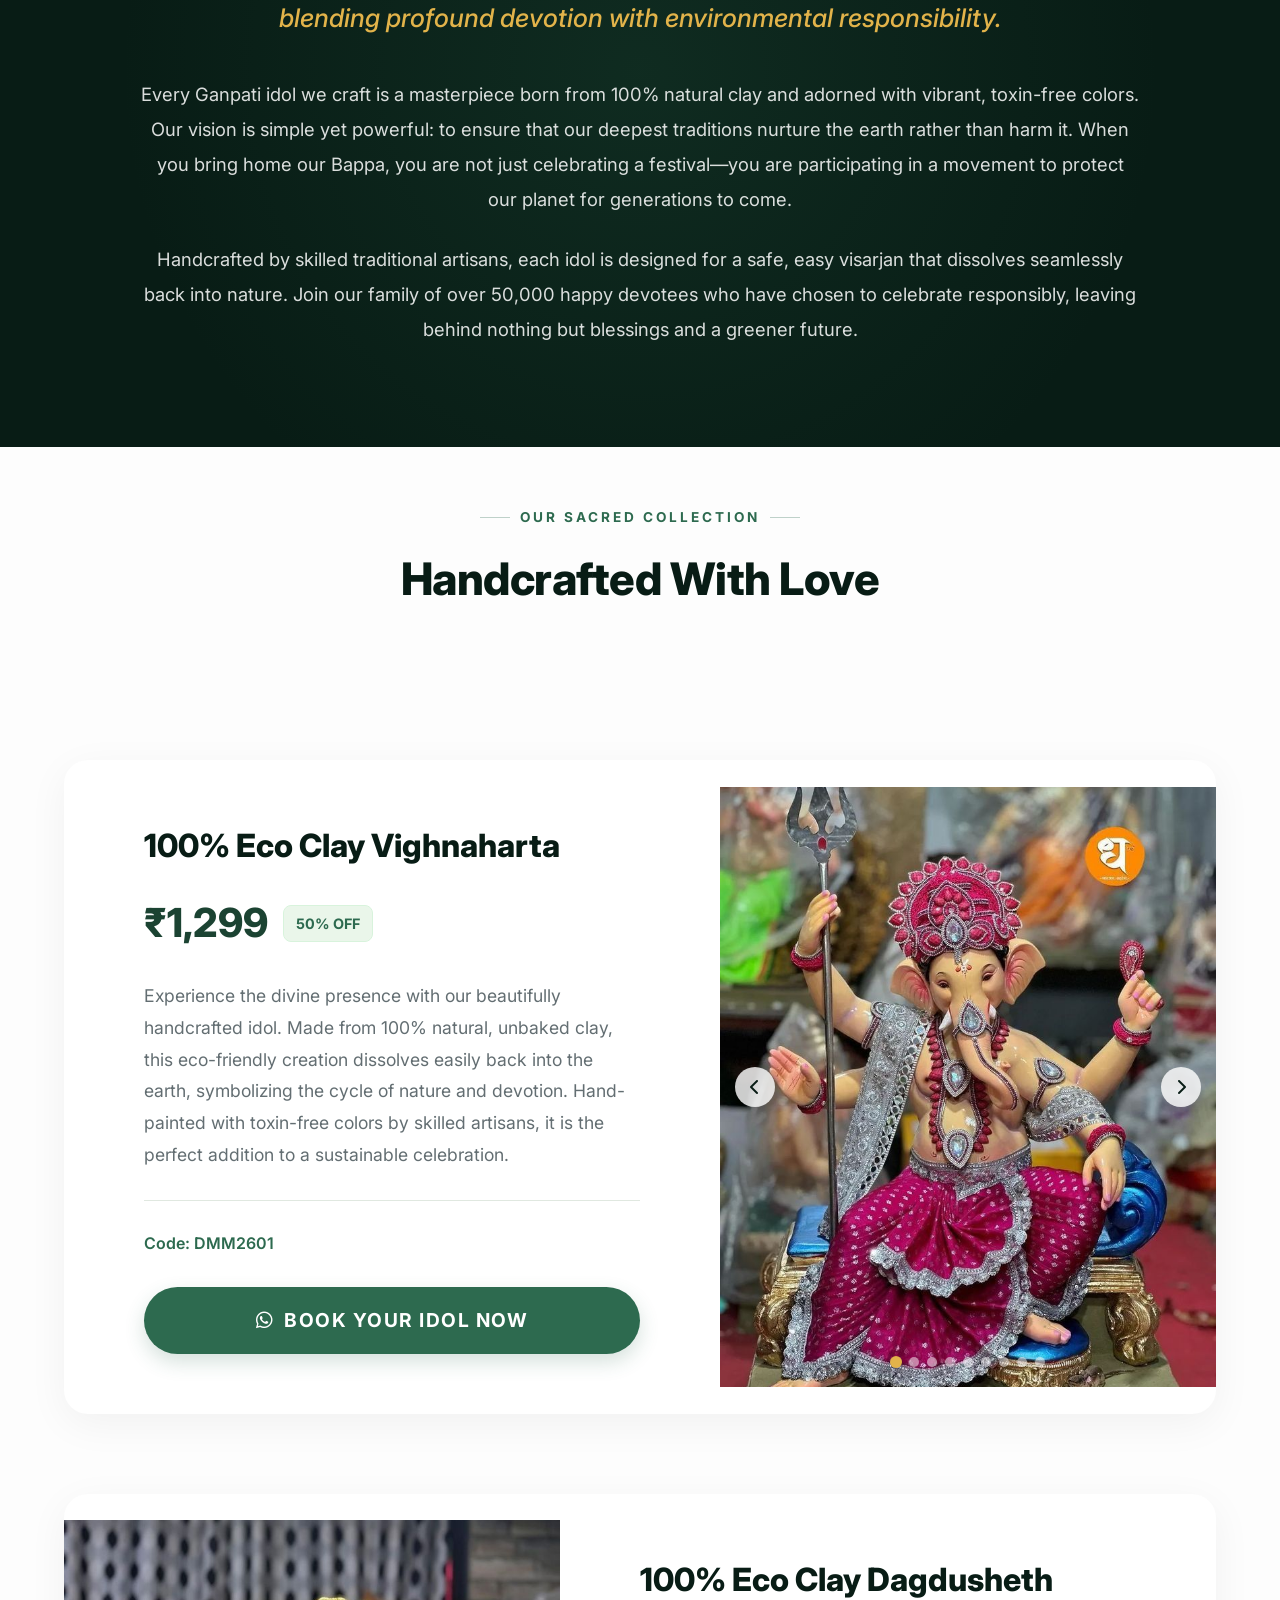
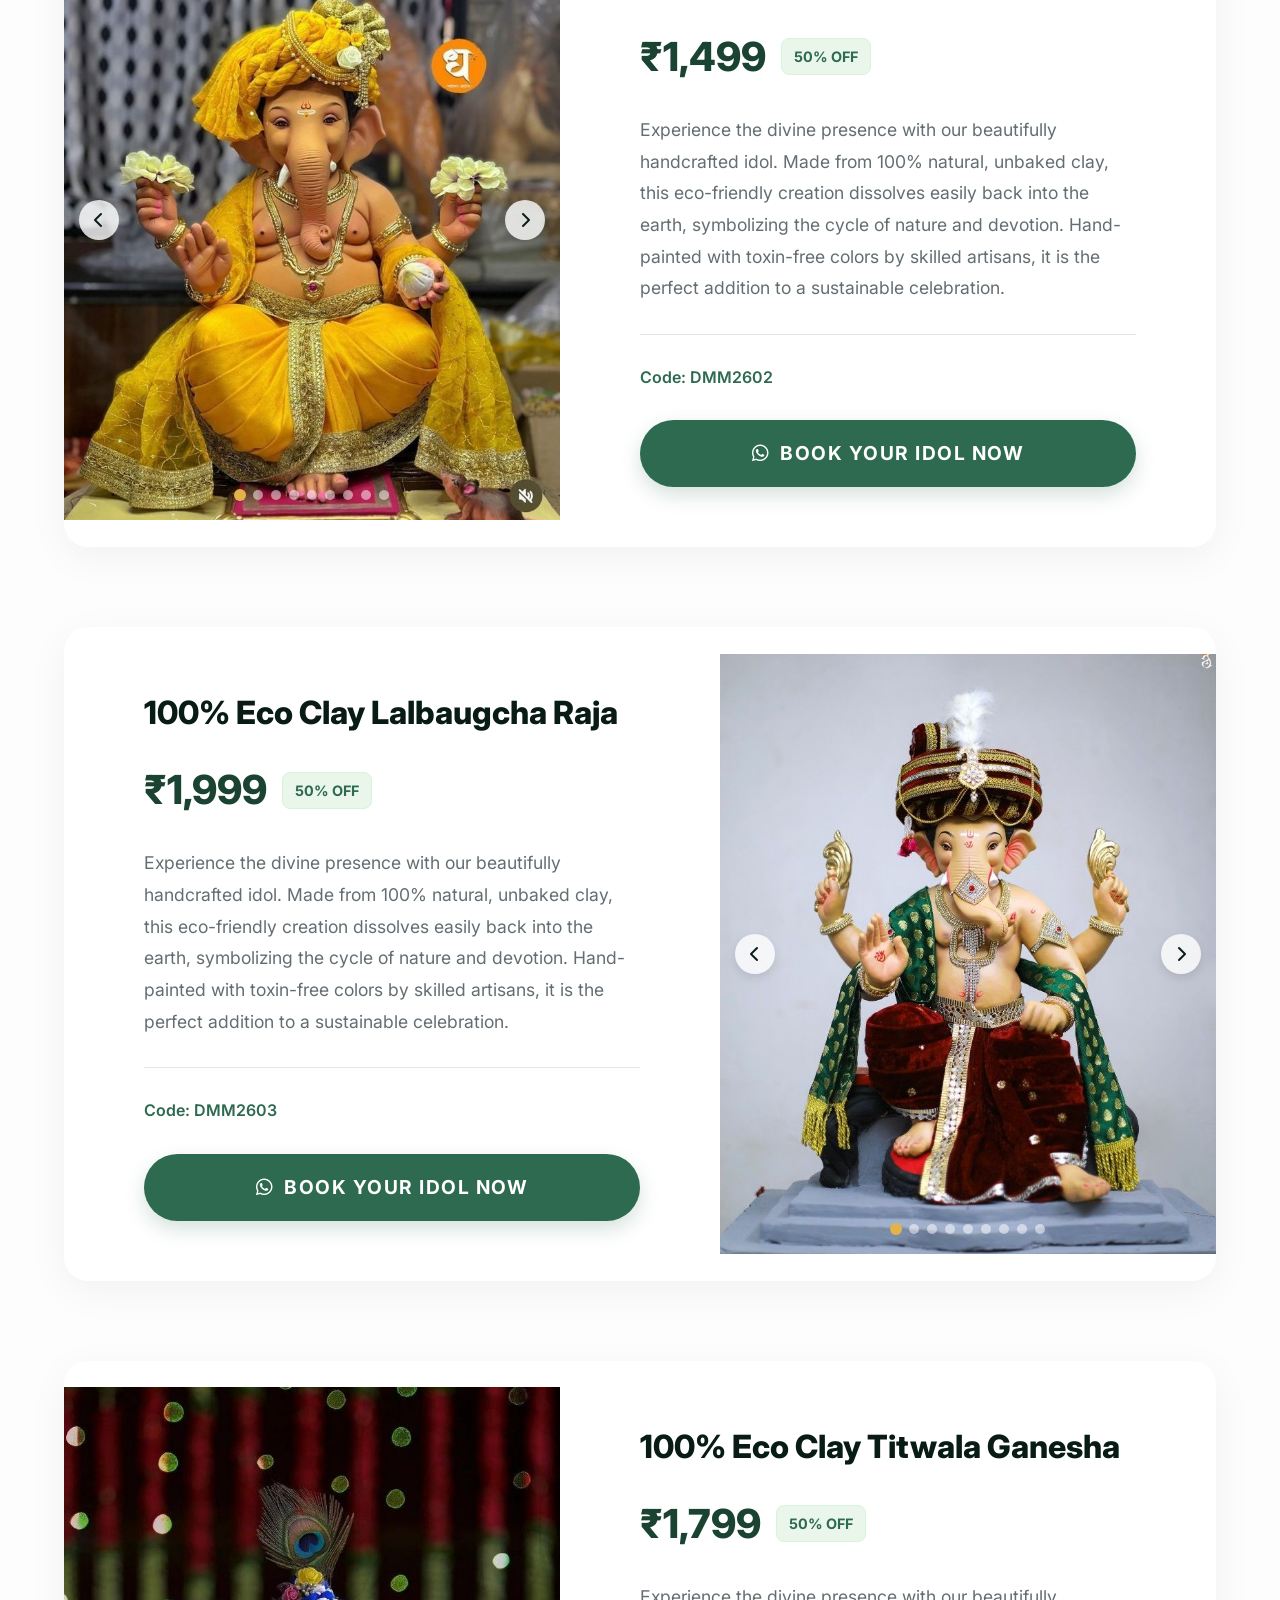
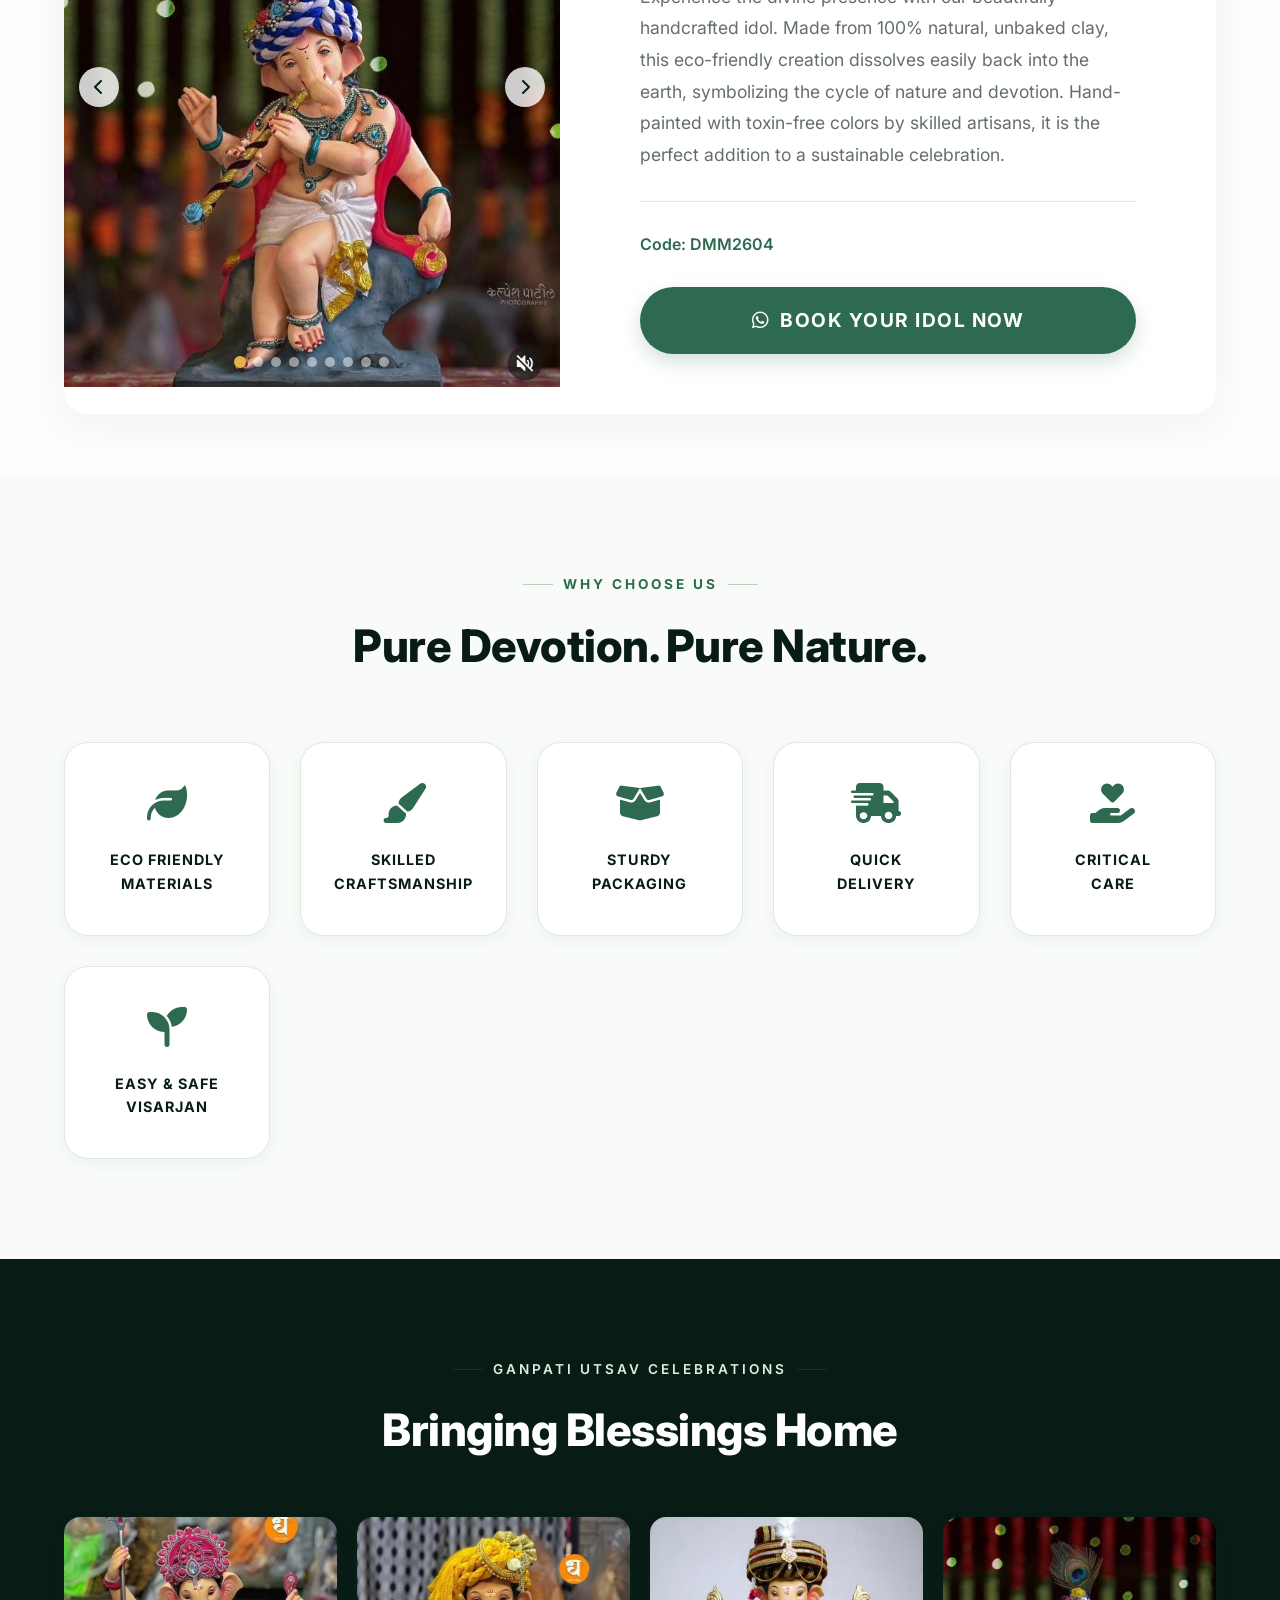
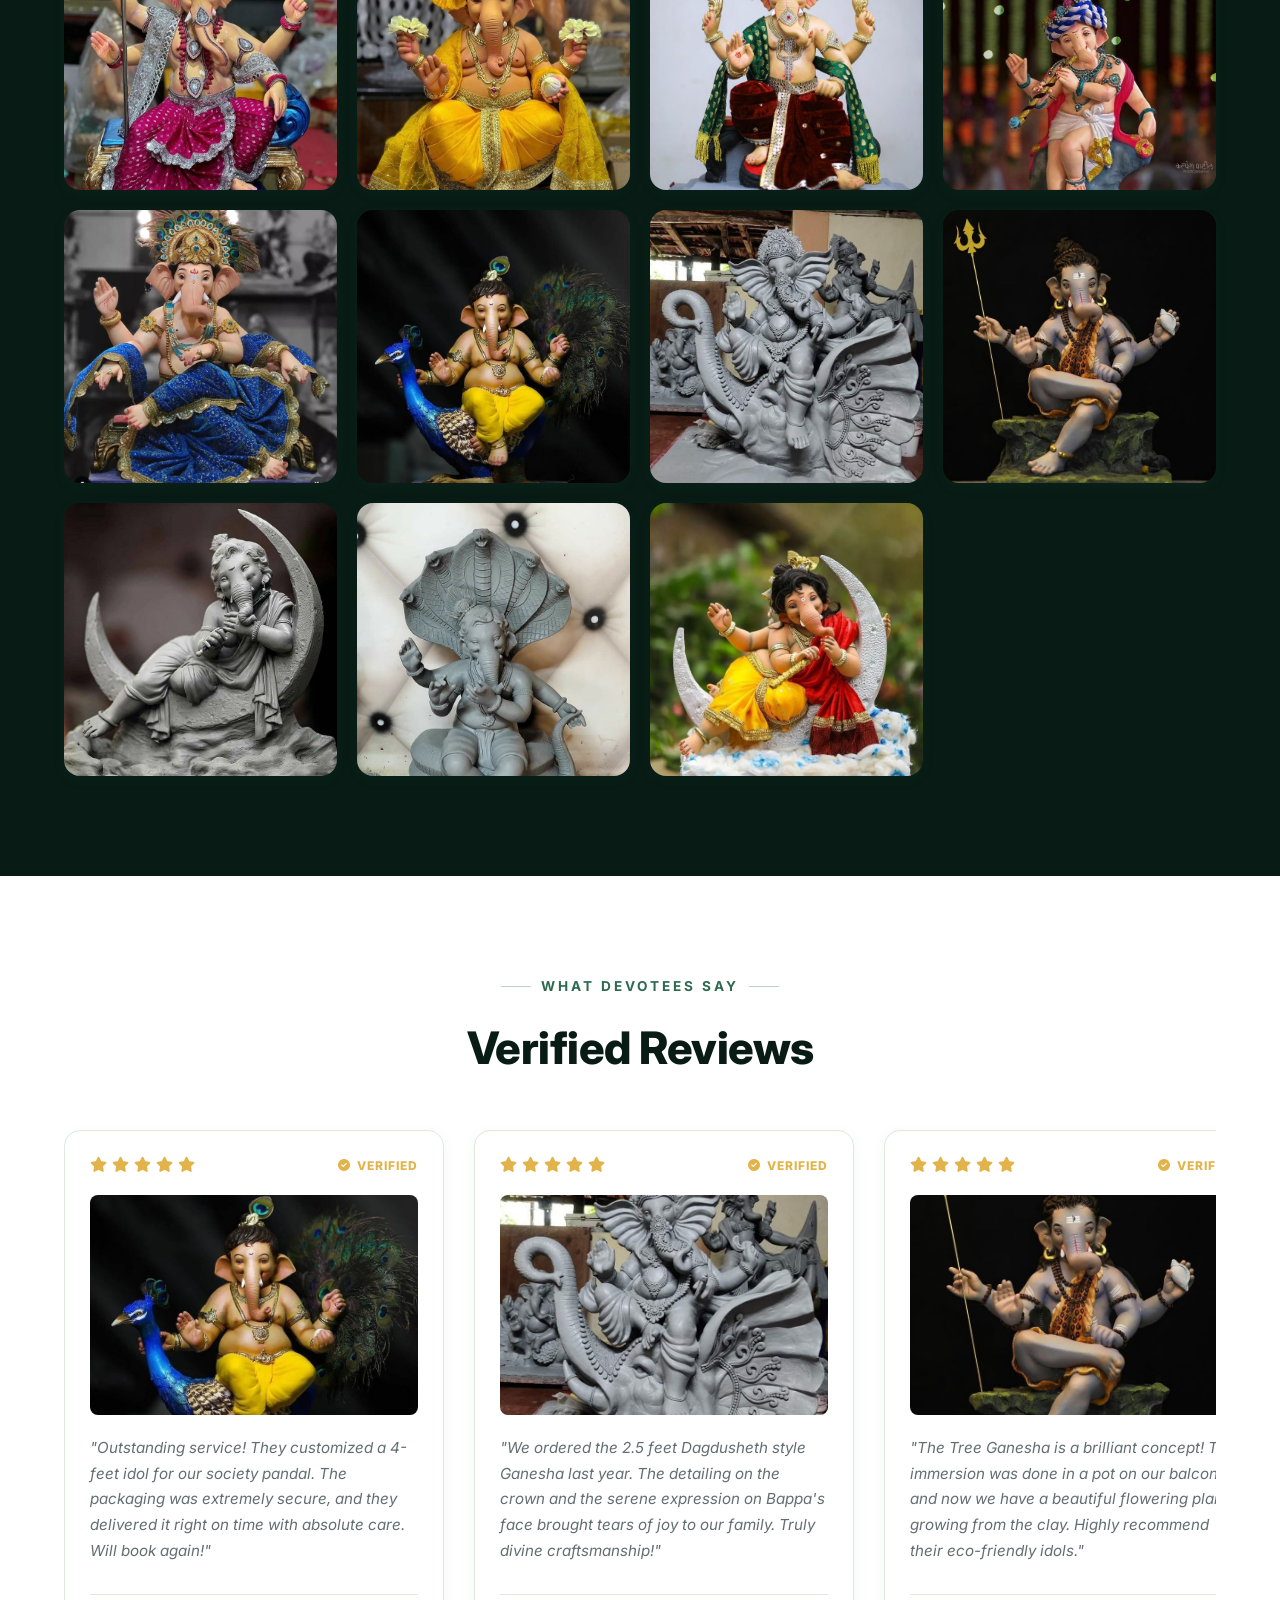
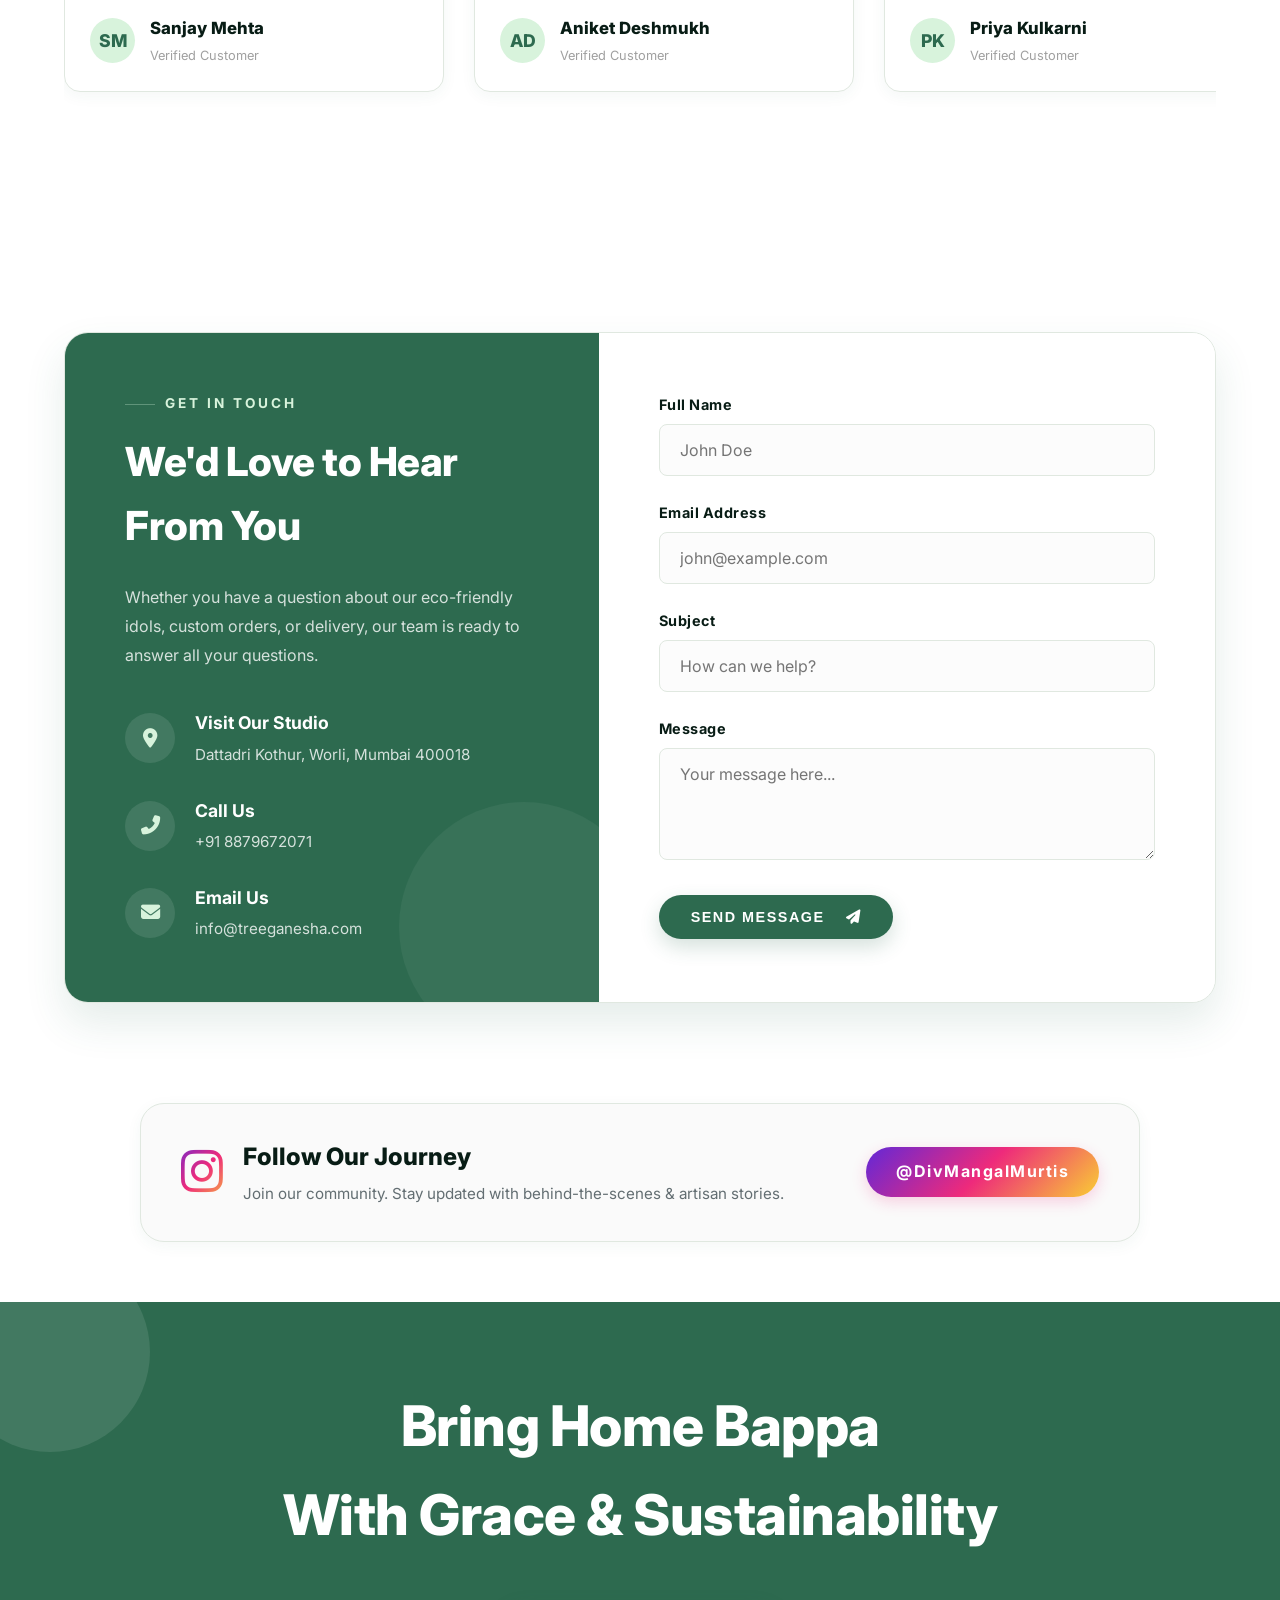
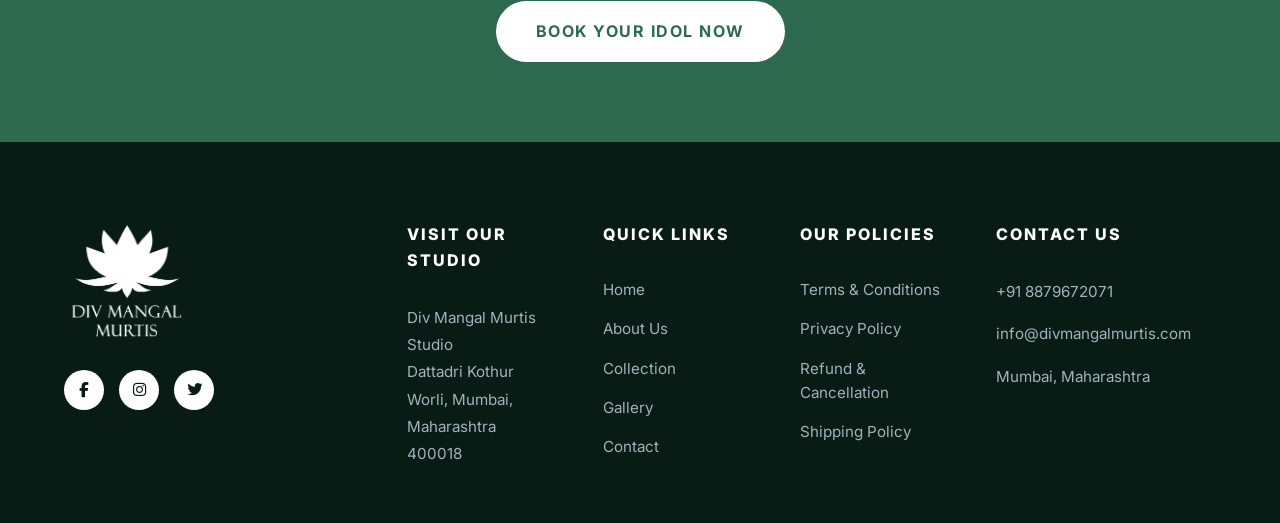
==== commit 3d3b88e2: "Update mobile banner size, adjust icons, remove footer logo filter" ====
--- a/index.html
+++ b/index.html
@@ -68,11 +68,7 @@
             <h4>SAFE DELIVERY</h4>
             <p>Pan India</p>
         </div>
-        <div class="feature-item">
-            <i class="fa fa-seedling"></i>
-            <h4>EASY VISARJAN</h4>
-            <p>Back To Nature</p>
-        </div>
+
     </section>
 
     <!-- About Us Premium Text Section -->
@@ -555,7 +551,7 @@
     <footer class="footer">
         <div class="footer-cols">
             <div class="footer-col brand">
-                <img src="images/logo.png" alt="Div Mangal Murtis Logo" style="height: 120px; margin-bottom: 20px; filter: brightness(0) invert(1);">
+                <img src="images/logo.png" alt="Div Mangal Murtis Logo" style="height: 120px; margin-bottom: 20px;">
                 <div class="socials">
                     <a href="#"><i class="fab fa-facebook-f"></i></a>
                     <a href="#"><i class="fab fa-instagram"></i></a>
--- a/style.css
+++ b/style.css
@@ -1429,6 +1429,11 @@
 
 /* Responsive */
 @media screen and (max-width: 991px) {
+    .slide img {
+        height: 550px;
+        object-fit: cover;
+        object-position: bottom;
+    }
     .header {
         flex-wrap: wrap;
     }
@@ -1470,10 +1475,10 @@
         padding: 15px 10px;
     }
     .feature-item i {
-        width: 50px;
-        height: 50px;
-        line-height: 50px;
-        font-size: 1.5rem;
+        width: 40px;
+        height: 40px;
+        line-height: 40px;
+        font-size: 1.2rem;
     }
     .feature-item h4 {
         font-size: 0.85rem;
